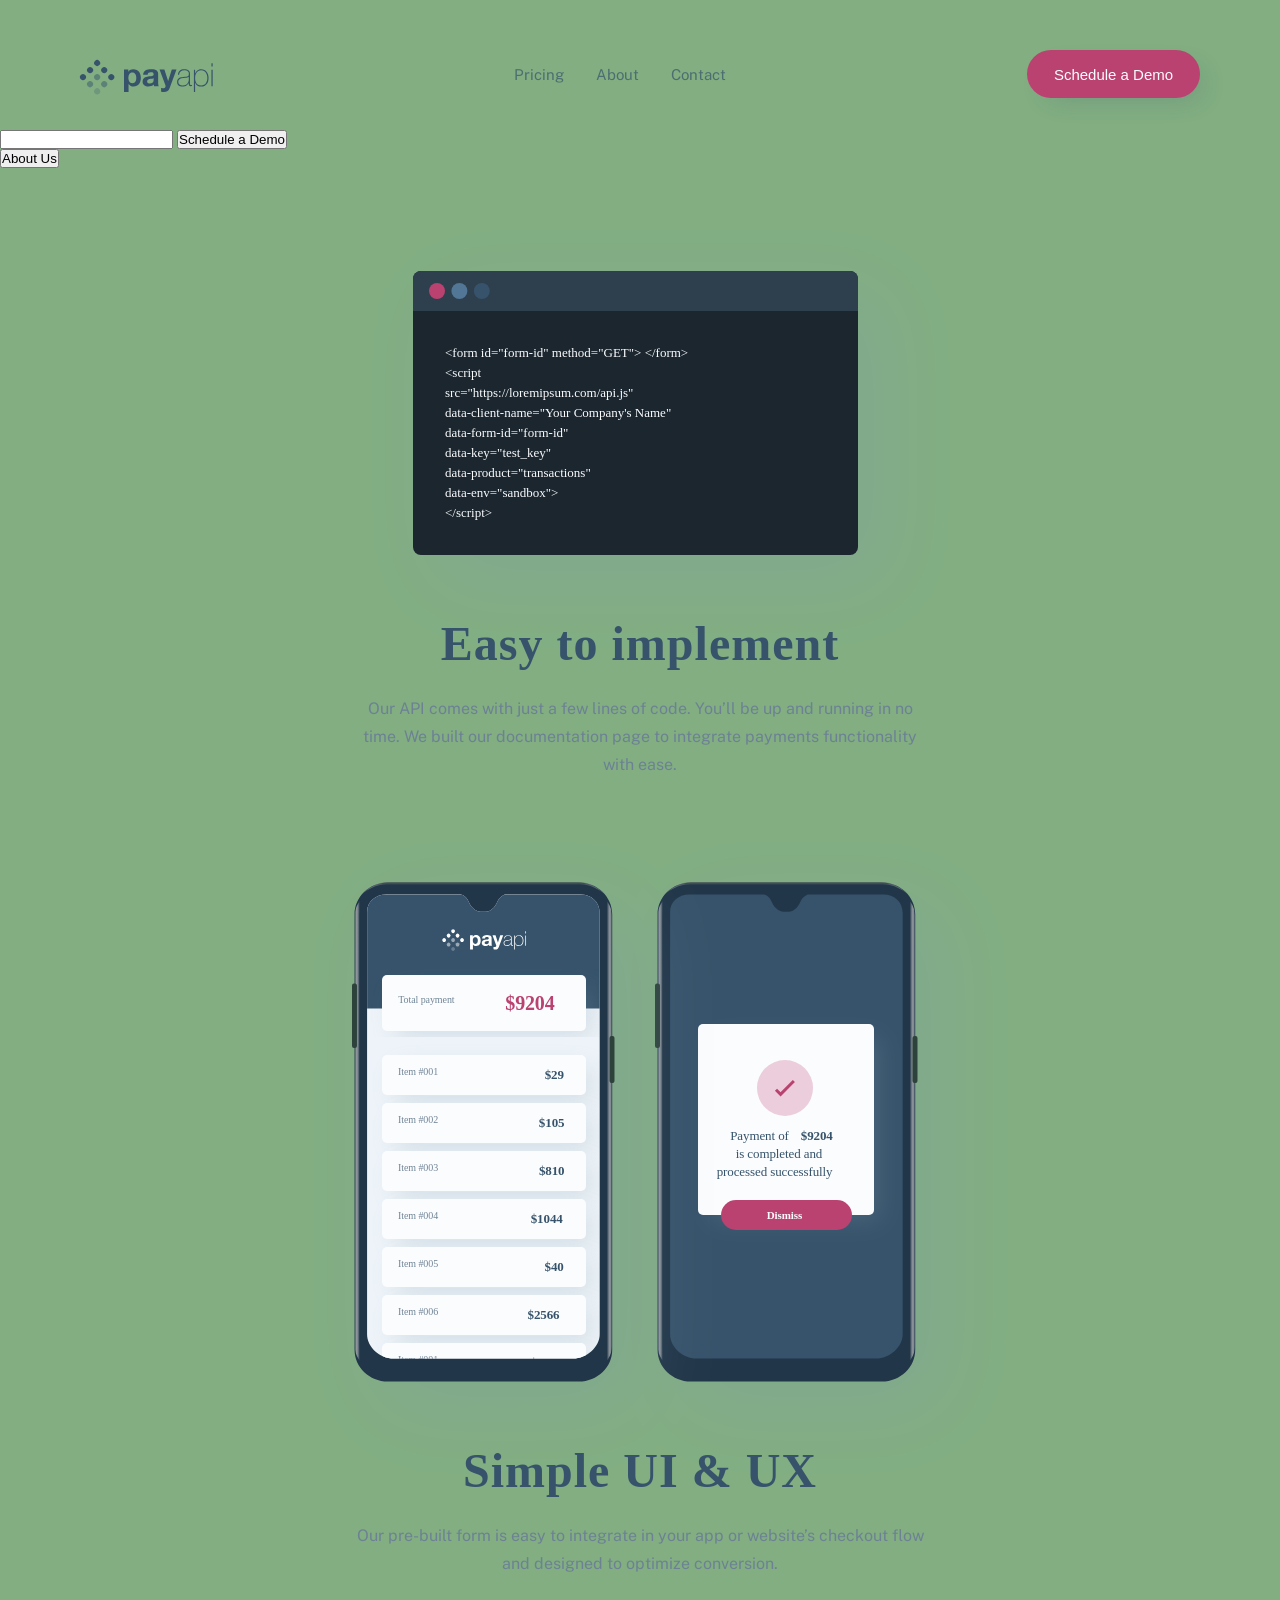
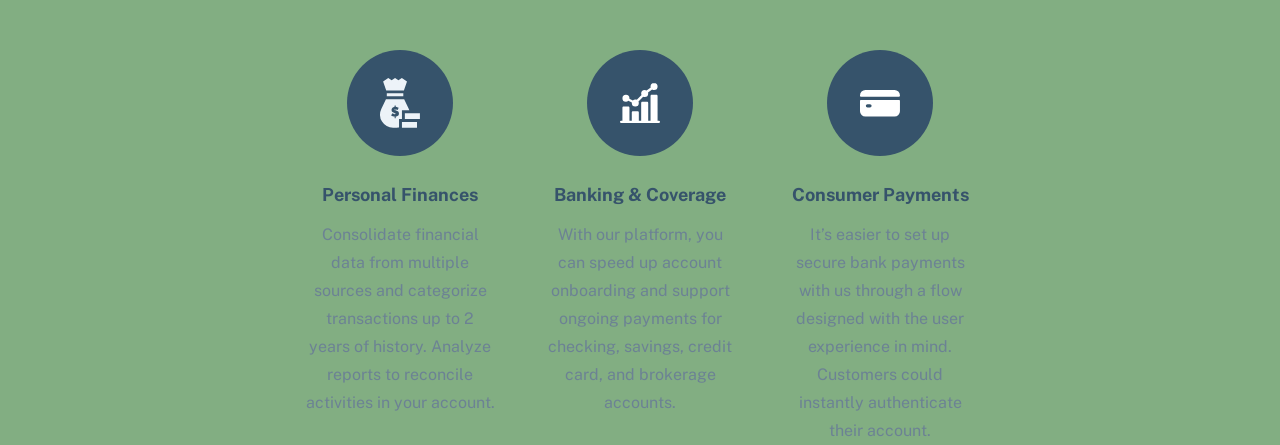
==== html/index.html @ 8779030d "Merge pull request #8 from darkeris345/WIN-7 Win 7" ====
<!DOCTYPE html>
<html lang="en">

<head>
  <meta charset="UTF-8" />
  <meta name="viewport" content="width=device-width, initial-scale=1.0" />
  <title>Homepage</title>
  <link rel="stylesheet" href="/css/style.css" />
  <script defer src="/js/main.js"></script>
</head>

<body>
  <header>
    <!-- NAVBAR Section -->
    <section class="nav">
      <a href="/html/index.html">
        <img class="logo" src="/assets/shared/desktop/logo.svg" alt="logo">
      </a>

      <ul class="menu">
        <li class="w-700"><a class="menuItem" href="/html/pricing.html">Pricing</a></li>
        <li class="w-700"><a class="menuItem" href="/html/about.html">About</a></li>
        <li class="w-700"><a class="menuItem" href="/html/contact.html">Contact</a></li>
        <input class="mobile__btn" type="button" value="Schedule a Demo">
      </ul>
      <input class="bttn" type="button" value="Schedule a Demo">
      <button class="hamburger">
        <svg class="menuIcon" width="28" height="17" xmlns="http://www.w3.org/2000/svg">
          <g fill="#36536B" fill-rule="evenodd">
            <path d="M0 0h28v3H0zM0 7h28v3H0zM0 14h28v3H0z" />
          </g>
        </svg>
        <svg class="closeIcon" width="22" height="23" xmlns="http://www.w3.org/2000/svg">
          <path
            d="M19.839.54L21.96 2.66 13.12 11.5l8.84 8.839-2.121 2.121-8.84-8.84-8.838 8.84L.04 20.34l8.838-8.84L.04 2.662 2.16.54 11 9.378 19.839.54z"
            fill="#FBFCFE" fill-rule="evenodd" />
        </svg>
      </button>
    </section>
    <section>
      <!-- Image Section -->
      <div class="center__img">
      </div>
      <!-- Input and button Section -->
      <div>
        <input class="title_input" type="email" name="" id="" />
        <input class="schedule_btn act__btn" type="submit" value="Schedule a Demo" />
      </div>
    </section>
  </header>
  <!-- MAIN PART -->
  <main>
    <section>
      <!-- Partners Logos Section -->
      <div>
      </div>

      <!-- Section about partners with "About Us" button -->
      <div>
        <h1></h1>
        <p></p>
        <button type="button">About Us</button>
      </div>

    </section>
    <!-- Section 1 with image and text-->
    <section class="easy">
      <div class="easy__wrapper">
        <div class="easy__img">
          <img src="/assets/home/desktop/illustration-easy-to-implement.svg" alt="easy to implement example" />
        </div>
        <div class="easy__description">
          <h1 class="easy__heading">Easy to implement</h1>
          <p class="easy__text">Our API comes with just a few lines of code. You’ll be up and
            running in no time. We built our documentation page to integrate
            payments functionality with ease.</p>
        </div>
      </div>
    </section>
    <!-- Section 2 with text and image -->
    <section class="simple">
      <div class="simple__wrapper">
        <div class="simple__img">
          <img src="/assets/home/desktop/illustration-simple-ui.svg" alt="simple ui & ux example" />
        </div>
        <div class="simple__description">
          <h1 class="simple__heading">Simple UI & UX</h1>
          <p class="simple__text">Our pre-built form is easy to integrate in your app or website’s
            checkout flow and designed to optimize conversion.</p>
        </div>
      </div>
    </section>
    <!-- Section with three icons and text below them -->
    <section class="benefits">
      <div class="benefits__wrapper">
        <div class="benefit-card">
          <img class="benefit-card__img" src="/assets/home/desktop/icon-personal-finances.svg" alt="">
          <h2 class="benefit-card__heading">Personal Finances</h2>
          <p class="benefit-card__text">Consolidate financial data from multiple sources and categorize
            transactions up to 2 years of history. Analyze reports to
            reconcile activities in your account.</p>
        </div>
        <div class="benefit-card">
          <img class="benefit-card__img" src="/assets/home/desktop/icon-banking-and-coverage.svg" alt="">
          <h2 class="benefit-card__heading">Banking & Coverage</h2>
          <p class="benefit-card__text">With our platform, you can speed up account onboarding and support
            ongoing payments for checking, savings, credit card, and brokerage
            accounts.</p>
        </div>

        <div class="benefit-card">
          <img class="benefit-card__img" src="/assets/home/desktop/icon-consumer-payments.svg" alt="">
          <h2 class="benefit-card__heading">Consumer Payments</h2>
          <p class="benefit-card__text">It’s easier to set up secure bank payments with us through a flow
            designed with the user experience in mind. Customers could
            instantly authenticate their account.</p>
        </div>
      </div>
    </section>
  </main>
  <!-- FOOTER part -->
  <footer>
    <!-- Text, input and button section -->
    <section>
      <div></div>
      <div></div>
    </section>
    <!-- Logo, links and icons sections -->
    <section>
      <div></div>
      <div></div>
      <div></div>
    </section>
  </footer>
</body>

</html>
---- css/style.css ----
@import url("https://fonts.googleapis.com/css2?family=DM+Serif+Display&family=Public+Sans:wght@400;700&display=swap");
@import url("https://fonts.googleapis.com/css2?family=DM+Serif+Display&family=Public+Sans:wght@400;700&display=swap");
@import url("https://fonts.googleapis.com/css2?family=DM+Serif+Display&family=Public+Sans:wght@400;700&display=swap");
w-700 {
  font-weight: 700;
}

w-400 {
  font-weight: 400;
}

.h1__large {
  font-family: "DM Serif Display", serif;
  font-size: 72px;
  line-height: 72px;
}

.h1__small {
  font-family: "DM Serif Display", serif;
  font-size: 56px;
  line-height: 56px;
}

.h2__both {
  font-family: "DM Serif Display", serif;
  font-size: 48px;
  line-height: 56px;
}

.h3__big {
  font-family: "DM Serif Display", serif;
  font-size: 32px;
  line-height: 40px;
}

.h3__small {
  font-family: "Public Sans", sans-serif;
  font-size: 18px;
  line-height: 25px;
}

.h4__both {
  font-family: "DM Serif Display", serif;
  font-size: 24px;
  line-height: 32px;
}

.p__text {
  font-family: "Public Sans", sans-serif;
  font-size: 15px;
  line-height: 28px;
}

w-700 {
  font-weight: 700;
}

w-400 {
  font-weight: 400;
}

.h1__large {
  font-family: "DM Serif Display", serif;
  font-size: 72px;
  line-height: 72px;
}

.h1__small {
  font-family: "DM Serif Display", serif;
  font-size: 56px;
  line-height: 56px;
}

.h2__both {
  font-family: "DM Serif Display", serif;
  font-size: 48px;
  line-height: 56px;
}

.h3__big {
  font-family: "DM Serif Display", serif;
  font-size: 32px;
  line-height: 40px;
}

.h3__small {
  font-family: "Public Sans", sans-serif;
  font-size: 18px;
  line-height: 25px;
}

.h4__both {
  font-family: "DM Serif Display", serif;
  font-size: 24px;
  line-height: 32px;
}

.p__text {
  font-family: "Public Sans", sans-serif;
  font-size: 15px;
  line-height: 28px;
}

* {
  box-sizing: border-box;
  margin: 0;
  padding: 0;
}

.resize-animation-stopper * {
  animation: none !important;
  transition: none !important;
}

body {
  background-color: #EDF3F8;
}

p {
  line-height: 1.75rem;
}

img {
  max-width: 100%;
}

.benefits {
  text-align: center;
  font-weight: 400;
  font-family: "Public Sans", sans-serif;
}
.benefits .benefits__wrapper {
  display: grid;
  gap: 3rem;
  padding-right: 1.5rem;
  padding-left: 1.5rem;
  margin-right: auto;
  margin-left: auto;
}
.benefits .benefits__wrapper .benefit-card__img {
  padding: 1.5rem;
}
.benefits .benefits__wrapper .benefit-card__heading {
  color: #36536B;
  font-size: 1.125rem;
  font-weight: bold;
  margin-bottom: 1rem;
}
.benefits .benefits__wrapper .benefit-card__text {
  color: #6C8294;
}

.simple {
  padding-top: 3rem;
  padding-bottom: 3rem;
  text-align: center;
}
.simple .simple__wrapper {
  display: flex;
  flex-direction: column;
  justify-content: center;
  align-items: center;
}
.simple .simple__wrapper .simple__img {
  margin-left: 2.5rem;
}
.simple .simple__wrapper .simple__heading {
  letter-spacing: 1px;
  margin-bottom: 1.5rem;
  color: #36536B;
}
.simple .simple__wrapper .simple__text {
  font-family: "Public Sans", sans-serif;
  color: #6C8294;
  max-width: 573px;
}

.easy {
  padding-top: 3rem;
  text-align: center;
}
.easy .easy__wrapper {
  display: flex;
  flex-direction: column;
  justify-content: center;
  align-items: center;
}
.easy .easy__wrapper .easy__img {
  margin-left: 2.5rem;
}
.easy .easy__wrapper .easy__heading {
  letter-spacing: 1px;
  margin-bottom: 1.5rem;
  color: #36536B;
}
.easy .easy__wrapper .easy__text {
  font-family: "Public Sans", sans-serif;
  color: #6C8294;
  max-width: 573px;
}

w-700 {
  font-weight: 700;
}

w-400 {
  font-weight: 400;
}

.h1__large {
  font-family: "DM Serif Display", serif;
  font-size: 72px;
  line-height: 72px;
}

.h1__small {
  font-family: "DM Serif Display", serif;
  font-size: 56px;
  line-height: 56px;
}

.h2__both {
  font-family: "DM Serif Display", serif;
  font-size: 48px;
  line-height: 56px;
}

.h3__big {
  font-family: "DM Serif Display", serif;
  font-size: 32px;
  line-height: 40px;
}

.h3__small {
  font-family: "Public Sans", sans-serif;
  font-size: 18px;
  line-height: 25px;
}

.h4__both {
  font-family: "DM Serif Display", serif;
  font-size: 24px;
  line-height: 32px;
}

.p__text {
  font-family: "Public Sans", sans-serif;
  font-size: 15px;
  line-height: 28px;
}

@media only screen and (max-width: 767.5px) {
  .hamburger {
    position: absolute;
    z-index: 4;
    top: 2.5rem;
    right: 1.5rem;
    cursor: pointer;
    background-color: transparent;
    border: none;
  }
  .closeIcon {
    display: none;
    background-color: transparent;
    border: none;
  }
  .menu {
    position: fixed;
    transform: translateY(-100%);
    transition: transform 0.2s;
    top: -1rem;
    width: 300px;
    right: 0;
    bottom: 0;
    z-index: 3;
    background: #1B262F;
    color: white;
    list-style: none;
    padding-top: 8.69rem;
    text-align: center;
    box-shadow: 10px 10px 25px -10px rgba(54, 83, 107, 0.25);
  }
  .menu li {
    text-align: center;
    font-family: "Public Sans";
    font-weight: 700;
    line-height: 2rem;
    padding-bottom: 2rem;
  }
  .menu li a {
    font-size: 1.25rem;
    text-decoration: none;
    color: #FBFCFE;
    opacity: 0.7;
    font-size: 0.9375rem;
  }
  .menu .mobile__btn {
    width: 252px;
    height: 48px;
    border-radius: 1.5rem;
    background: #BA4270;
    box-shadow: 10px 10px 25px -10px rgba(54, 83, 107, 0.25);
  }
  .menu li:nth-child(1) {
    padding-top: 0rem;
    position: relative;
  }
  .menu li:nth-child(1)::before {
    content: "";
    position: absolute;
    left: 25px;
    top: -65px;
    width: 80%;
    height: 0.5px;
    background-color: #FBFCFE;
    margin-top: 20px;
    opacity: 0.15;
  }
  .showMenu {
    transform: translateY(0);
  }
  .bttn {
    display: none;
  }
}
/* Styles for Mobile */
@media only screen and (min-width: 375px) and (max-width: 767.5px) {
  .benefits__wrapper {
    max-width: 460px;
  }
  .simple__heading {
    font-size: 36px;
    margin-top: -1rem;
  }
  .simple__text {
    max-width: 460px;
    margin-left: 1rem;
    margin-right: 1rem;
  }
  .easy__heading {
    font-size: 36px;
    margin-top: -1rem;
  }
  .easy__text {
    max-width: 460px;
    margin-left: 1rem;
    margin-right: 1rem;
  }
}
/* Styles for Tablet */
@media only screen and (min-width: 768px) and (max-width: 1439.5px) {
  body {
    background-color: #82ae82;
  }
  .hamburger {
    display: none;
  }
  .menu {
    display: flex;
    list-style-type: none;
  }
  .menu a {
    padding-right: 2.5rem;
    text-decoration: none;
    color: #36536B;
    padding: 1rem;
    font-size: 0.9375rem;
    font-family: "Public Sans";
    opacity: 0.7;
  }
  .menu a:hover {
    color: #36536B;
    opacity: 1;
  }
  .mobile__btn {
    display: none;
  }
  .bttn {
    width: 173px;
    height: 48px;
    border-radius: 24px;
    background: #BA4270;
    box-shadow: 10px 10px 25px -10px rgba(54, 83, 107, 0.2509803922);
    margin-right: 2.5rem;
  }
  .bttn:active {
    box-shadow: 0 1px #666;
    transform: translateY(4px);
  }
  .nav {
    display: flex;
    justify-content: space-between;
    margin: 50px 40px 30px 39px;
  }
  .nav .menu {
    align-self: center;
  }
  .logo {
    margin: 0.5rem 0 0 2.44rem;
  }
  .benefits__wrapper {
    grid-template-columns: repeat(3, 1fr);
    gap: 0.625rem;
    max-width: 720px;
  }
  .simple__heading {
    font-size: 48px;
    margin-top: -3rem;
  }
  .simple__img {
    max-height: 100%;
    width: auto;
  }
  .easy__heading {
    font-size: 48px;
    margin-top: -3rem;
  }
}
/* Styles for Desktop */
@media only screen and (min-width: 1440px) {
  body {
    background-color: #afaf93;
  }
  nav ul {
    display: flex;
    flex-direction: row;
    justify-content: space-between;
  }
  .hamburger {
    display: none;
  }
  .menu {
    display: flex;
    list-style-type: none;
  }
  .menu a {
    padding-right: 2.5rem;
    text-decoration: none;
    color: #36536B;
    font-size: 0.9375rem;
    font-family: "Public Sans";
    opacity: 0.7;
  }
  .menu a:hover {
    color: #36536B;
    opacity: 1;
  }
  .mobile__btn {
    display: none;
  }
  .bttn {
    width: 173px;
    height: 48px;
    border-radius: 24px;
    background: #BA4270;
    box-shadow: 10px 10px 25px -10px rgba(54, 83, 107, 0.2509803922);
  }
  .bttn:active {
    box-shadow: 0 1px #666;
    transform: translateY(4px);
  }
  .nav {
    display: flex;
    margin: 50px 165px 30px 165px;
  }
  .nav .menu {
    flex-grow: 1;
    padding-left: 4rem;
    align-self: center;
  }
  .logo {
    padding-top: 2px;
  }
  .benefits__wrapper {
    grid-template-columns: repeat(3, 1fr);
    gap: 0.625rem;
    max-width: 1320px;
  }
  .simple {
    text-align: left;
  }
  .simple .simple__wrapper {
    flex-direction: row-reverse;
  }
  .simple .simple__wrapper .simple__img {
    margin-left: 5rem;
  }
  .simple .simple__wrapper .simple__heading {
    font-size: 48px;
    margin-left: 9.31rem;
  }
  .simple .simple__wrapper .simple__text {
    max-width: 500px;
    margin-left: 9.31rem;
  }
  .easy {
    text-align: left;
  }
  .easy .easy__wrapper {
    flex-direction: row;
  }
  .easy .easy__wrapper .easy__img {
    margin-right: 7rem;
  }
  .easy .easy__wrapper .easy__heading {
    font-size: 48px;
    margin-right: 9.31rem;
  }
  .easy .easy__wrapper .easy__text {
    max-width: 400px;
    margin-right: 9.31rem;
  }
}
.mobile__btn,
.bttn {
  font-size: 0.9375rem;
  color: #FBFCFE;
  border: none;
}
.mobile__btn:hover,
.bttn:hover {
  background-color: #DA6D97;
}/*# sourceMappingURL=style.css.map */
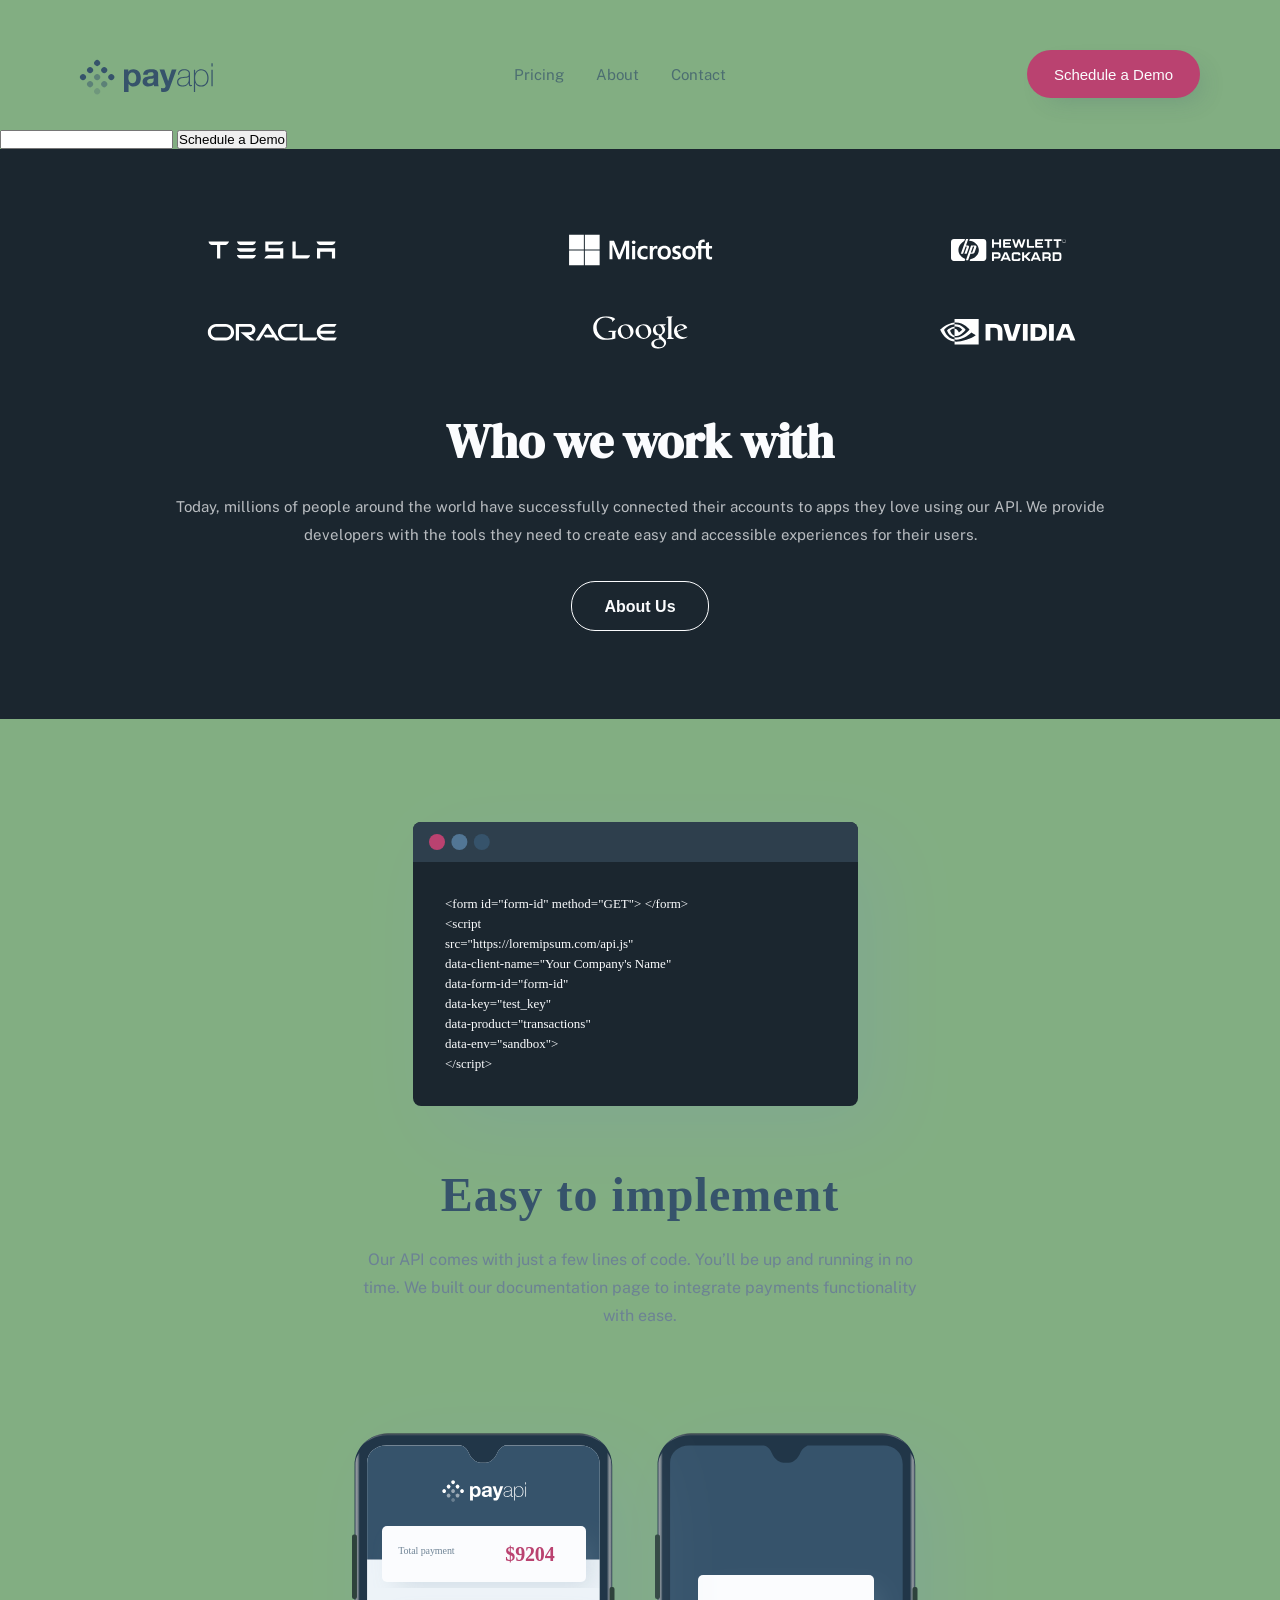
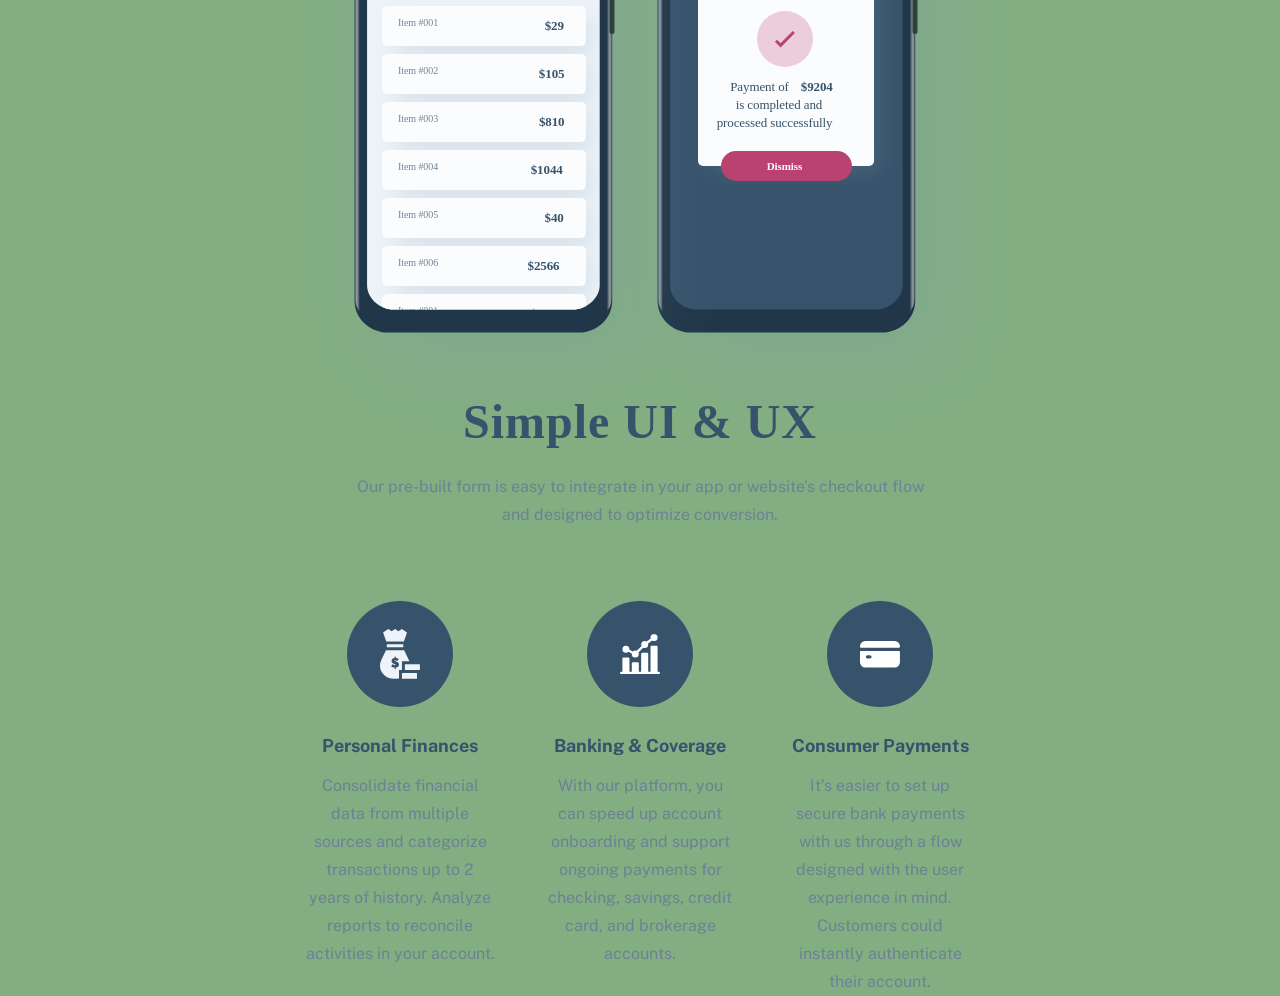
==== commit 312a33de: "Fixed conflict in merged Partners section" ====
--- a/html/index.html
+++ b/html/index.html
@@ -50,19 +50,58 @@
   </header>
   <!-- MAIN PART -->
   <main>
-    <section>
+    <section class="partners">
+      <!-- Section about partners with "About Us" button -->
+
       <!-- Partners Logos Section -->
-      <div>
+      <div class="partners__reverse">
+        <div class="partners__logos ">
+          <svg class="logo__scale" xmlns="http://www.w3.org/2000/svg" width="107" height="16" viewBox="0 0 107 16"
+            fill="none">
+            <path fill-rule="evenodd" clip-rule="evenodd"
+              d="M2.75692 3.74634C1.35958 3.43124 0.302128 2.17086 0 0.910481L17.2591 0.871094V0.910481C16.9569 2.17086 15.9373 3.35247 14.5021 3.74634H10.1968L9.97023 3.82511V15.1292H7.28884V3.82511L7.06224 3.74634H2.75692ZM26.6535 3.73842H36.941C38.3889 3.46347 39.4558 2.128 39.7225 0.871094H23.8339C24.1388 2.128 25.2056 3.42419 26.6535 3.73842ZM103.239 3.73842H92.951C91.5412 3.42419 90.4744 2.128 90.1695 0.871094H106.02C105.715 2.128 104.686 3.46347 103.239 3.73842ZM90.5887 15.1292V6.52719H105.677V15.1292H103.01V9.39451H93.2558V15.1292H90.5887ZM82.4729 15.1292C83.8065 14.54 84.5304 13.5187 84.8353 12.3404H72.8331V0.910372H70.1279V15.1292H82.4729ZM59.6498 3.69914H50.1243L50.1624 6.52719H62.5075V15.1292H46.6952C47.3429 13.7544 48.6384 12.6939 50.1624 12.2618H59.8403V9.31595H47.4953V0.910372H62.5837C62.2789 2.128 61.0977 3.26708 59.6498 3.69914ZM36.941 9.35523H26.6535C25.2056 9.041 24.1388 7.74482 23.8339 6.48791H39.7225C39.4558 7.74482 38.3889 9.08028 36.941 9.35523ZM26.6535 15.1292H36.941C38.3889 14.8542 39.4558 13.5187 39.7225 12.2618H23.8339C24.1388 13.5187 25.2056 14.8542 26.6535 15.1292Z"
+              fill="white" />
+          </svg>
+          <svg class="logo__scale" xmlns="http://www.w3.org/2000/svg" width="121" height="26" viewBox="0 0 121 26"
+            fill="none">
+            <path fill-rule="evenodd" clip-rule="evenodd"
+              d="M13.3032 12.5806H0.975342V0H13.3032V12.5806ZM120.145 11.7932V9.67856H117.562V6.39111L117.475 6.41833L115.048 7.17299L115 7.18776V9.67867H111.17V8.29102C111.17 7.64488 111.312 7.15042 111.593 6.82067C111.871 6.49486 112.269 6.32923 112.776 6.32923C113.141 6.32923 113.519 6.41658 113.899 6.58885L113.994 6.63212V4.40513L113.949 4.38838C113.595 4.2588 113.112 4.19355 112.514 4.19355C111.761 4.19355 111.076 4.36023 110.479 4.69057C109.882 5.02137 109.412 5.49361 109.082 6.09404C108.754 6.69377 108.588 7.38643 108.588 8.15295V9.67856H106.789V11.7932H108.588V20.7017H111.17V11.7932H115V17.4544C115 19.786 116.082 20.9675 118.216 20.9675C118.567 20.9675 118.936 20.9258 119.312 20.844C119.696 20.76 119.957 20.6761 120.111 20.5866L120.145 20.5661V18.4319L120.04 18.5025C119.9 18.5975 119.725 18.675 119.521 18.7327C119.315 18.7915 119.144 18.8209 119.011 18.8209C118.511 18.8209 118.141 18.684 117.911 18.4138C117.679 18.1411 117.562 17.6644 117.562 16.9974V11.7932H120.145ZM101.022 18.8212C100.085 18.8212 99.3458 18.5053 98.825 17.883C98.3011 17.2576 98.0356 16.3659 98.0356 15.233C98.0356 14.0641 98.3011 13.1493 98.8253 12.5128C99.3464 11.8805 100.078 11.5596 101.001 11.5596C101.897 11.5596 102.609 11.8661 103.12 12.4711C103.633 13.0792 103.893 13.9867 103.893 15.1691C103.893 16.3662 103.649 17.2856 103.166 17.9007C102.686 18.5111 101.965 18.8212 101.022 18.8212ZM96.9156 10.9961C97.9283 9.94562 99.3487 9.41301 101.137 9.41301C102.821 9.41301 104.158 9.92247 105.107 10.9276C106.057 11.9322 106.538 13.3308 106.538 15.0837C106.538 16.8583 106.025 18.2984 105.013 19.3622C104.001 20.4272 102.609 20.9673 100.875 20.9673C99.2119 20.9673 97.8674 20.4548 96.8793 19.4431C95.8913 18.4317 95.3905 17.0435 95.3905 15.3176C95.3905 13.5005 95.9036 12.0466 96.9156 10.9961ZM91.2269 9.41301C90.0105 9.41301 89.0043 9.72927 88.2356 10.3528C87.4623 10.9801 87.07 11.8028 87.07 12.7984C87.07 13.3159 87.1547 13.7756 87.3213 14.1655C87.489 14.5566 87.7484 14.901 88.093 15.1901C88.4351 15.4768 88.9631 15.7771 89.6627 16.0827C90.2509 16.3287 90.6895 16.5368 90.9681 16.7008C91.2405 16.8615 91.4338 17.0231 91.5429 17.1805C91.649 17.3345 91.7028 17.5453 91.7028 17.8053C91.7028 18.5459 91.1572 18.9063 90.0345 18.9063C89.6181 18.9063 89.1431 18.8179 88.6227 18.6436C88.1061 18.472 87.6185 18.2207 87.177 17.8985L87.0698 17.8203V20.3475L87.1091 20.3662C87.4745 20.5376 87.9352 20.6822 88.4782 20.7959C89.0202 20.9098 89.5126 20.9677 89.9403 20.9677C91.2603 20.9677 92.3232 20.65 93.0989 20.0227C93.8794 19.3911 94.275 18.5489 94.275 17.519C94.275 16.7759 94.062 16.1388 93.6423 15.6249C93.2254 15.1152 92.5019 14.6472 91.4927 14.2336C90.6887 13.9056 90.1736 13.6333 89.9611 13.4243C89.7563 13.2224 89.6523 12.9368 89.6523 12.5752C89.6523 12.2546 89.7807 11.9978 90.0442 11.7898C90.3098 11.5808 90.6795 11.4745 91.1432 11.4745C91.5735 11.4745 92.0137 11.5436 92.4515 11.679C92.889 11.8144 93.2733 11.9957 93.594 12.2175L93.6995 12.2908V9.89351L93.659 9.87583C93.3631 9.74683 92.9729 9.63645 92.4989 9.54689C92.0271 9.4579 91.5991 9.41301 91.2269 9.41301ZM78.1409 17.883C78.6616 18.5053 79.4008 18.8212 80.3379 18.8212C81.281 18.8212 82.0018 18.5111 82.4814 17.9007C82.9643 17.2856 83.2093 16.3662 83.2093 15.1691C83.2093 13.9867 82.949 13.0792 82.4357 12.4711C81.925 11.8661 81.2122 11.5596 80.3172 11.5596C79.3939 11.5596 78.6621 11.8805 78.1415 12.5128C77.6171 13.1493 77.3518 14.0641 77.3518 15.233C77.3518 16.3662 77.6168 17.2576 78.1409 17.883ZM80.453 9.41301C78.6643 9.41301 77.2439 9.94562 76.2317 10.9961C75.2197 12.0466 74.7062 13.5005 74.7062 15.3176C74.7062 17.0442 75.2074 18.4317 76.1954 19.4431C77.1834 20.4548 78.5279 20.9673 80.1914 20.9673C81.9246 20.9673 83.317 20.4272 84.3293 19.3622C85.3412 18.2984 85.8542 16.8583 85.8542 15.0837C85.8542 13.3308 85.3729 11.9322 84.4232 10.9276C83.4731 9.92247 82.1372 9.41301 80.453 9.41301ZM70.7862 9.67856V11.5875H70.8134C71.0517 10.968 71.3634 10.4713 71.7947 10.1089C72.2861 9.6967 72.8597 9.48733 73.5008 9.48733C73.926 9.48733 74.2621 9.53909 74.4997 9.64168L74.541 9.65971V12.2738L74.4337 12.1948C74.3157 12.1083 74.1154 12.026 73.8389 11.9503C73.5596 11.8741 73.3017 11.8356 73.0719 11.8356C72.394 11.8356 71.8388 12.1335 71.4221 12.7214C71.0001 13.3163 70.7862 14.104 70.7862 15.0628V20.7015H68.2353V9.67856H70.7862ZM63.6671 9.41301C62.4968 9.41301 61.4529 9.66809 60.5651 10.1709C59.6753 10.6749 58.9873 11.3945 58.5191 12.3094C58.053 13.2221 57.8164 14.2883 57.8164 15.4773C57.8164 16.5188 58.0458 17.4745 58.4993 18.3169C58.953 19.1607 59.5952 19.8207 60.4082 20.2786C61.2199 20.7358 62.1582 20.9676 63.197 20.9676C64.4093 20.9676 65.4443 20.7213 66.2742 20.2354L66.3077 20.2159V17.8403L66.2005 17.9199C65.8246 18.1983 65.4045 18.4204 64.9525 18.5805C64.5016 18.7404 64.0906 18.8212 63.7301 18.8212C62.7292 18.8212 61.9256 18.5029 61.3424 17.8752C60.7579 17.2468 60.4615 16.3643 60.4615 15.2538C60.4615 14.1364 60.7706 13.2312 61.3797 12.5633C61.987 11.8974 62.792 11.5596 63.7722 11.5596C64.6107 11.5596 65.4277 11.8482 66.2007 12.4182L66.3077 12.4971V9.99412L66.2731 9.97435C65.9823 9.80883 65.5855 9.67216 65.093 9.56852C64.6026 9.46511 64.1229 9.41301 63.6671 9.41301ZM53.5086 9.67867H56.0595V20.7015H53.5086V9.67867ZM54.8102 4.98287C54.3903 4.98287 54.0241 5.12815 53.7233 5.41603C53.4212 5.70473 53.268 6.06822 53.268 6.49719C53.268 6.91942 53.4193 7.27628 53.7186 7.5573C54.0159 7.8375 54.3832 7.97952 54.8103 7.97952C55.2372 7.97952 55.6059 7.8375 55.9068 7.55776C56.2095 7.27628 56.3631 6.91953 56.3631 6.49719C56.3631 6.08322 56.2137 5.72346 55.9192 5.42766C55.625 5.13245 55.2517 4.98287 54.8102 4.98287ZM48.4454 20.7015V8.86539H48.3615L43.7415 20.7015H41.8952L37.202 8.86423H37.1181V20.7014H34.6716V5.3203H38.4214L42.8659 16.745L47.4457 5.3203H51.0488V20.7015H48.4454ZM14.1251 12.5806H26.453V0H14.1251V12.5806ZM13.3032 26H0.975342V13.4194H13.3032V26ZM14.1251 26H26.453V13.4194H14.1251V26Z"
+              fill="white" />
+          </svg>
+          <svg xmlns="http://www.w3.org/2000/svg" width="115" height="22" viewBox="0 0 115 22" fill="none">
+            <path fill-rule="evenodd" clip-rule="evenodd"
+              d="M32.3952 0H18.7614L18.1421 1.6469C23.5481 1.90327 27.8451 5.96744 27.8451 10.9429C27.8451 15.5676 24.1323 19.4046 19.2677 20.129L18.684 21.8963H32.3952C33.1634 21.8993 33.9011 21.5931 34.4455 21.0455C34.9898 20.4978 35.296 19.7537 35.2963 18.9775V2.90892C35.2963 1.28809 33.9969 0 32.3952 0ZM7.43342 10.9435C7.43342 15.0151 10.321 18.6087 14.3378 19.9148L13.6368 21.8963H2.89436C1.29573 21.8963 0 20.5722 0 18.9558V2.93126C-0.00101789 1.31471 1.29443 0.00301889 2.89436 0.000620767H13.9846L13.2891 1.95604C9.94133 3.75192 7.43342 7.36416 7.43342 10.9435ZM108.008 13.3558H101.673V21.9845H107.969C110.249 21.9845 110.403 19.759 110.403 18.5485V16.0108C110.403 14.4881 109.63 13.3558 108.008 13.3558ZM108.432 18.7832V16.3231C108.472 15.7774 108.086 15.1523 107.506 15.1523H103.642V20.1886H107.351C108.046 20.1886 108.432 19.5244 108.432 18.7832ZM98.9531 18.6305C99.4188 18.2381 99.7284 17.6509 99.7284 16.0835C99.7284 14.3205 98.5273 13.3409 97.1327 13.3409H91.4367V21.9994H93.3745V19.4524H96.7057C97.481 19.4524 97.8687 20.0793 97.8687 20.4319V21.9988H99.7284V20.1967C99.7284 19.6876 99.573 18.944 98.9531 18.6305ZM93.3739 17.6509H96.9379C97.6746 17.6509 97.8681 16.7495 97.8681 16.3194C97.8681 15.8873 97.6746 15.1436 96.7051 15.1436H93.3739V17.6509ZM86.0529 13.3577H83.5044L80.0676 20.7727V21.9826H81.6121L82.307 20.4214H87.2423L87.9458 21.9826H89.9548L86.0529 13.3577ZM84.7787 14.958L83.118 18.6267H86.432L84.7787 14.958ZM71.1087 21.9919V13.349H73.0827V16.595H73.9336L77.2992 13.349H79.93L75.7896 17.4163L79.2326 20.8578V21.9919H77.7624L74.0884 18.3933H73.0827V21.9919H71.1087ZM60.7422 19.9508V15.3894C60.7422 14.4155 61.7836 13.3626 62.7094 13.3626H67.4555C68.6904 13.4011 69.4222 14.6886 69.4222 15.4292V16.1691H67.4555C67.4156 15.7793 67.0691 15.1951 66.7607 15.1951H63.365C62.5939 15.1951 62.71 15.9748 62.71 15.9748V19.4052C62.71 20.0291 63.0953 20.1849 63.3269 20.1849H66.6833C67.4162 20.1849 67.4942 19.561 67.4942 19.1712H69.4228V19.9508C69.4228 21.2377 68.5362 21.9783 67.4561 21.9783H62.7487C61.2822 21.9783 60.7422 20.8472 60.7422 19.9508ZM55.9635 13.3409H53.4064L49.4154 22H51.5074L52.2053 20.4332H57.156L57.8619 22H59.8771L55.9635 13.3409ZM54.6844 14.9468L53.0188 18.6305H56.3119L54.6844 14.9468ZM47.203 13.354H40.9806V21.987H42.9515V19.5647H47.2024C48.3617 19.5647 49.6759 18.9011 49.6759 16.4789C49.6765 14.0182 48.2462 13.354 47.203 13.354ZM42.9515 17.7682H46.7392C47.5895 17.7682 47.5895 16.87 47.5895 16.4795C47.5895 16.0891 47.5895 15.1511 46.623 15.1511H42.9515V17.7682ZM40.9806 0.141535V8.77455H42.9515V5.33674H48.0914V8.77455H50.0624V0.141535H48.0914V3.54024H42.9515V0.141535H40.9806ZM53.4427 0.135948H60.0197V1.93679H54.0614V3.54024H59.0139V5.33922H54.0614V6.98177H60.0197V8.78076H53.3266C52.5525 8.78076 52.0886 8.15502 52.0886 7.64661V1.42714C52.0886 0.644357 52.5525 0.135948 53.4427 0.135948ZM75.9002 0.144639V7.48335C75.9002 8.14695 76.4028 8.77145 77.2912 8.77145H83.086V6.97556H77.8712V0.144639H75.9002ZM98.343 1.93493V8.78076H96.3702V1.93493H93.5256V0.134707H101.227V1.93493H98.343ZM107.469 8.78634V1.93121H110.355V0.12912H102.646V1.93121H105.494V8.78634H107.469ZM85.5073 0.139673H92.0794H92.08V1.93679H86.126V3.53962H91.0749V5.33736H86.126V6.97867H92.08V8.77641H85.3912C84.6171 8.77641 84.1538 8.1513 84.1538 7.64289V1.42963C84.1538 0.647461 84.6171 0.139673 85.5073 0.139673ZM70.5158 8.78945C69.934 8.78945 69.3724 7.90796 69.2557 7.47652L67.8027 2.94927L65.903 8.79007H64.7019C64.12 8.79007 63.6156 7.88871 63.4995 7.4579L61.1354 0.127257H63.1118L64.9347 6.04628L66.8725 0.166366H68.7322L70.67 6.04628L72.4916 0.127257H74.4693L71.6782 8.79007H70.5158V8.78945ZM113.025 0.0763544C113.535 0.0681472 114.026 0.272203 114.382 0.640632C114.755 1.01682 114.942 1.47246 114.942 2.00694C114.95 2.52317 114.748 3.01992 114.382 3.3807C114.008 3.75999 113.555 3.94994 113.025 3.94994C112.493 3.94994 112.042 3.76061 111.67 3.3807C111.3 3.00265 111.115 2.54515 111.115 2.00694C111.107 1.49298 111.31 0.998695 111.675 0.640632C112.048 0.265068 112.497 0.0763544 113.025 0.0763544ZM114.191 3.19323C113.887 3.51331 113.464 3.69098 113.025 3.68363C112.586 3.69144 112.163 3.51369 111.859 3.19323C111.546 2.88025 111.373 2.45129 111.381 2.00632C111.381 1.54571 111.541 1.15277 111.861 0.827483C112.183 0.500959 112.57 0.337077 113.026 0.337077C113.481 0.337077 113.87 0.500959 114.192 0.827483C114.512 1.15277 114.671 1.54571 114.671 2.00632C114.671 2.47065 114.512 2.86608 114.191 3.19323ZM15.0461 0L9.85222 14.6674V14.668H12.0457L14.5851 7.60848H15.2775C15.7385 7.60848 15.7385 7.94782 15.6619 8.3256L13.3919 14.668H15.6619C15.6619 14.668 17.624 9.3076 17.9705 8.17485C18.3164 7.04211 17.624 6.47574 16.2772 6.47574H14.9689L17.2775 0H15.0461ZM20.0814 6.4385H23.6719C24.7524 6.4385 25.8727 7.00727 25.2936 8.56164L23.6333 13.1869C23.3248 14.059 23.0542 14.6656 21.4325 14.6656H19.4024L17.1086 21.1852H14.9077L20.0814 6.4385ZM23.0542 8.14482C23.0542 8.14482 21.4325 12.656 21.3939 12.8836C21.3553 13.1112 21.1619 13.5281 20.7762 13.5281H19.8022L21.8959 7.57605H22.8613C23.2085 7.57605 23.1699 7.84152 23.0542 8.14482Z"
+              fill="white" />
+          </svg>
+          <svg class="logo__scale" mlns="http://www.w3.org/2000/svg" width="109" height="15" viewBox="0 0 109 15"
+            fill="none">
+            <path fill-rule="evenodd" clip-rule="evenodd"
+              d="M47.0247 9.2711H54.1314L50.3735 3.28146L43.4765 14.1109H40.3377L48.7266 1.10233C49.0913 0.576854 49.6992 0.259277 50.3735 0.259277C51.0256 0.259277 51.6335 0.565824 51.9873 1.08048L60.4094 14.1109H57.2706L55.7897 11.691H48.5943L47.0247 9.2711ZM79.6302 11.6908V0.390595H76.9666V12.7969C76.9666 13.1363 77.0991 13.4649 77.3533 13.7168C77.6075 13.9686 77.9501 14.1109 78.3259 14.1109H90.4729L92.0425 11.691H79.63L79.6302 11.6908ZM40.2492 5.03334C40.2492 7.5956 38.1492 9.66505 35.5627 9.66505L35.5629 9.66547H34.347L39.6966 14.1111H35.828L27.8768 7.24556L35.386 7.25638C36.6239 7.25638 37.6186 6.25994 37.6186 5.03375C37.6186 3.80736 36.6239 2.81072 35.386 2.81072H26.5725V14.1111H23.9097V0.390387H35.5627C38.1492 0.390387 40.2492 2.47087 40.2492 5.03334ZM7.51875 14.1109C3.69556 14.1111 0.592896 11.045 0.592896 7.25638C0.592896 3.46751 3.69556 0.390803 7.51875 0.390803H15.5685C19.3925 0.390803 22.4928 3.46751 22.4928 7.25638C22.4928 11.045 19.3925 14.1109 15.5682 14.1109H7.51875ZM19.8725 7.25617C19.8725 9.70896 17.8664 11.691 15.3895 11.691H15.3893H7.69667C5.22084 11.691 3.21367 9.70896 3.21367 7.25638C3.21367 4.80358 5.22084 2.81072 7.69688 2.81072H15.3895C17.8664 2.81072 19.8725 4.80358 19.8725 7.25617ZM65.969 14.1109C62.145 14.1109 59.0389 11.045 59.0389 7.25638C59.0389 3.46751 62.145 0.390803 65.969 0.390803H75.5299L73.9712 2.81072H66.1459C63.67 2.81072 61.6585 4.80358 61.6585 7.25638C61.6585 9.70896 63.67 11.691 66.1459 11.691H75.7507L74.1811 14.1109H65.969ZM94.2312 8.46071C94.7616 10.3333 96.497 11.691 98.5417 11.691H108.146L106.577 14.1107H98.3646C94.5404 14.1107 91.4346 11.0448 91.4346 7.25596C91.4346 3.4673 94.5404 0.390387 98.3646 0.390387H107.936L106.356 2.81072H98.5417C96.497 2.81072 94.7616 4.17925 94.2312 6.0408H107.185L105.615 8.46071H94.2312Z"
+              fill="white" />
+          </svg>
+          <svg class="logo__scale" xmlns="http://www.w3.org/2000/svg" width="79" height="27" viewBox="0 0 79 27"
+            fill="none">
+            <path fill-rule="evenodd" clip-rule="evenodd"
+              d="M15.8735 13.156H12.4196L13.5755 12.027H19.7359L18.8288 12.9196C18.6604 13.0716 18.5478 13.2446 18.5478 13.4968V18.4283C15.6729 19.2154 13.1841 19.6364 10.3811 19.6364C4.6002 19.6364 0 15.8928 0 9.67838C0 5.31251 3.44961 0 10.9965 0C14.4343 0 16.8395 1.05087 18.5005 2.15661L15.8744 4.74054V3.18322C14.4739 1.93399 12.9084 1.03716 10.218 1.03716C5.96632 1.03716 2.91882 4.28252 2.91882 8.90922C2.91882 13.6265 6.28801 18.4568 12.0206 18.4568C13.435 18.4568 14.7958 18.2699 15.8735 17.9292V13.156ZM27.4764 6.54545C23.2049 6.54545 20.5583 9.56428 20.5583 12.7686C20.5583 15.5344 22.6904 18.8182 27.0104 18.8182C31.1659 18.8182 33.7155 15.7934 33.7155 12.533C33.7155 9.49595 31.2239 6.54658 27.4764 6.54658V6.54545ZM26.7677 7.42557C29.7793 7.42557 31.1205 11.2204 31.1205 13.927C31.1205 17.9523 27.9983 18.0319 27.625 18.0319C26.1962 18.0319 25.1977 17.1967 24.4502 16.1013C23.7922 15.0918 23.149 13.2162 23.149 11.3836C23.149 9.55805 23.7668 8.66672 24.7391 8.01096C25.5341 7.5194 26.2786 7.42557 26.7667 7.42557H26.7677ZM55.4381 6.54545C51.8331 6.54545 49.8829 8.91441 49.8829 11.5594C49.8829 13.573 51.2727 15.8447 54.1399 15.8447H54.8653C54.8653 15.8447 54.6677 16.3428 54.6667 16.824C54.6667 17.5337 54.9123 17.9323 55.4339 18.5457C50.5003 18.8577 48.5175 20.9231 48.5175 23.1429C48.5175 25.0869 50.3109 27 54.0797 27C58.5415 27 60.8524 24.4289 60.8524 21.9057C60.8524 20.1269 59.9986 19.1518 57.8364 17.4702C57.2006 16.9573 57.0774 16.6306 57.0774 16.2467C57.0774 15.707 57.3827 15.3464 57.5038 15.2034L57.5104 15.1955C57.6454 15.0477 57.8455 14.8861 58.0042 14.758C58.0862 14.6918 58.1571 14.6345 58.2022 14.5927C58.9287 13.9539 59.9548 13.0086 59.9548 11.1218C59.9548 9.8273 59.436 8.71368 58.2542 7.67092H59.697L60.7811 6.54567H55.4381V6.54545ZM54.4437 7.38728C55.0978 7.38728 55.6438 7.62735 56.2206 8.12546C56.8603 8.72405 57.8825 10.3326 57.8825 12.323C57.8825 14.4709 56.2747 15.0589 55.4045 15.0589C54.9786 15.0589 54.4682 14.9351 54.0361 14.6285C53.0763 13.9824 52.1235 12.2627 52.1235 10.2163C52.1235 8.36976 53.1832 7.38728 54.4437 7.38728ZM56.3439 19.3844C56.3439 19.3844 56.1462 19.3611 55.8712 19.3611C52.1694 19.4149 50.8203 20.864 50.8203 22.5477C50.8203 24.5803 52.789 25.825 55.3647 25.825C57.7112 25.825 59.1601 24.5538 59.1601 22.9326C59.1601 21.7533 58.502 21.0913 57.4464 20.2251C56.993 19.8656 56.3439 19.3844 56.3439 19.3844ZM66.6335 18.8182H61.3979L62.3573 17.8739C62.5146 17.7131 62.5879 17.5566 62.5879 17.3267V1.14766H60.8524L62.0145 0H66.4793L65.535 0.932605C65.4294 1.03279 65.285 1.19035 65.285 1.49802V17.117C65.285 17.4513 65.5252 17.7963 65.9295 17.8452L67.4311 18.0305L66.6335 18.8182ZM67.4311 12.4381C67.4311 8.65346 70.5744 6.54545 73.5333 6.54545H73.5344C76.6732 6.54545 78.0392 8.17118 78.5236 9.78558L70.1368 12.9542C70.9376 15.8975 73.2266 17.4986 75.6007 17.4986C76.8501 17.4986 77.7906 17.1417 78.9437 16.5981C78.3328 17.362 77.496 17.9698 76.6264 18.3441C75.8158 18.6918 74.9506 18.8182 73.8999 18.8182C69.6863 18.8182 67.4311 15.5638 67.4311 12.4381ZM75.7207 9.58763C75.7207 8.63204 74.5731 7.4113 72.9855 7.4113C71.936 7.4113 69.8085 8.1466 69.8085 10.8971C69.8085 11.5529 69.948 12.1597 69.948 12.1597L75.1032 10.2108C75.5135 10.0598 75.7207 9.89664 75.7207 9.58763ZM42.2784 6.54545C38.0068 6.54545 35.3602 9.56428 35.3602 12.7686C35.3602 15.5344 37.4924 18.8182 41.8123 18.8182C45.9678 18.8182 48.5175 15.7934 48.5175 12.533C48.5175 9.49595 46.0258 6.54658 42.2784 6.54658V6.54545ZM41.5697 7.42557C44.5813 7.42557 45.9224 11.2204 45.9224 13.927C45.9224 17.9523 42.8002 18.0319 42.4269 18.0319C40.9982 18.0319 39.9996 17.1967 39.2521 16.1013C38.5942 15.0918 37.951 13.2162 37.951 11.3836C37.951 9.55805 38.5687 8.66672 39.541 8.01096C40.3361 7.5194 41.0805 7.42557 41.5686 7.42557H41.5697Z"
+              fill="white" />
+          </svg>
+          <svg class="logo__scale" xmlns="http://www.w3.org/2000/svg" width="114" height="23" viewBox="0 0 114 23"
+            fill="none">
+            <path fill-rule="evenodd" clip-rule="evenodd"
+              d="M12.4437 0.272949V3.13772L13.0103 3.10221C20.2932 2.85361 25.0501 9.09219 25.0501 9.09219C25.0501 9.09219 19.5968 15.7451 13.9192 15.7451C13.4234 15.7451 12.9394 15.6977 12.4555 15.6149V17.3906C12.8568 17.4379 13.2699 17.4734 13.6713 17.4734C18.9594 17.4734 22.7838 14.7626 26.4902 11.5663C26.7672 11.7907 27.4311 12.1572 28.1241 12.5399C28.9668 13.0052 29.8525 13.4942 30.1376 13.78C26.62 16.7395 18.4164 19.1189 13.7657 19.1189C13.3172 19.1189 12.8922 19.0952 12.4673 19.0479V21.5457H32.5573V0.272949H12.4437ZM12.4437 6.61807V4.70125L12.4555 4.70033V4.69959C12.6404 4.688 12.8253 4.67665 13.0103 4.67665C18.2511 4.51092 21.686 9.19873 21.686 9.19873C21.686 9.19873 17.9797 14.3601 14.0018 14.3601C13.4706 14.3601 12.9512 14.2772 12.4555 14.1115V8.28722C14.3781 8.52127 14.8568 9.33247 15.9209 11.1358C15.987 11.2478 16.0553 11.3637 16.1265 11.4835L18.8531 9.1869C18.8531 9.1869 16.8583 6.57072 13.506 6.57072C13.1519 6.55888 12.7978 6.58256 12.4437 6.61807ZM12.4437 6.61807V8.27538H12.4319C10.3898 8.02678 8.78451 9.94452 8.78451 9.94452C8.78451 9.94452 9.6934 13.1763 12.4437 14.1115V15.6267C7.55692 14.7507 6.19948 9.64857 6.19948 9.64857C6.19948 9.64857 8.54843 7.04423 12.4437 6.61807ZM12.4555 4.69959L12.4437 4.70033V4.70125C6.6559 5.15599 3.7679 9.43549 3.7679 9.43549C3.7679 9.43549 5.97521 16.5856 12.4437 17.3906V19.0479C3.62626 18.2192 0.48645 9.10403 0.48645 9.10403C0.48645 9.10403 6.03423 3.65859 12.4555 3.13772V4.69959ZM38.3136 4.36386V18.2612H42.3034V7.47046L45.4145 7.48222C46.4357 7.48222 47.1481 7.72934 47.635 8.24711C48.2643 8.90608 48.5137 9.97692 48.5137 11.9185V18.2612H52.3847V10.5888C52.3847 5.10521 48.858 4.36386 45.4145 4.36386H38.3136ZM69.4244 4.38739V18.2729H73.3785V4.38739H69.4244ZM75.8009 18.2729V4.38739H81.3462C84.5048 4.38739 86.6184 4.76395 88.0671 6.70557C88.8864 7.78818 89.3495 9.52976 89.3495 11.4831C89.3495 13.6131 88.8033 15.5664 87.9483 16.449C86.749 17.7081 85.6328 18.2729 82.213 18.2729H75.8009ZM79.7194 7.39985H81.4175C83.8873 7.39985 85.4785 8.49422 85.4785 11.3419C85.4785 14.1897 83.8873 15.2958 81.4175 15.2958H79.7194V7.39985ZM60.4236 15.3899L63.7247 4.38739H67.762L63.2022 18.2729H57.5026L52.9903 4.38739H57.2651L60.4236 15.3899ZM91.2019 18.2729H95.1561V4.38739H91.2019V18.2729ZM96.771 18.2612L102.293 4.38739H107.577L113.146 18.2494H108.907L108.075 15.8018H101.544L100.666 18.2612H96.771ZM104.857 6.91739L107.256 13.413H102.388L104.857 6.91739Z"
+              fill="white" />
+          </svg>
+        </div>
+        <div class="ref__text">
+          <h2 class="sec__title">Who we work with</h2>
+          <p class="p__text p__description">Today, millions of people around the world have successfully
+            connected their accounts to apps they love using our API. We provide developers with the tools
+            they need to create easy and accessible experiences for their users.</p>
+          <button class="partners__button ref__btn" type="button">About Us</button>
+        </div>
       </div>
+    </section>
 
-      <!-- Section about partners with "About Us" button -->
-      <div>
-        <h1></h1>
-        <p></p>
-        <button type="button">About Us</button>
-      </div>
-
-    </section>
     <!-- Section 1 with image and text-->
     <section class="easy">
       <div class="easy__wrapper">
--- a/css/style.css
+++ b/css/style.css
@@ -1,6 +1,9 @@
-@import url("https://fonts.googleapis.com/css2?family=DM+Serif+Display&family=Public+Sans:wght@400;700&display=swap");
-@import url("https://fonts.googleapis.com/css2?family=DM+Serif+Display&family=Public+Sans:wght@400;700&display=swap");
-@import url("https://fonts.googleapis.com/css2?family=DM+Serif+Display&family=Public+Sans:wght@400;700&display=swap");
+@import url("https://fonts.googleapis.com/css2?family=DM+Serif+Display&display=swap");
+@import url("https://fonts.googleapis.com/css2?family=Public+Sans:wght@400;700&display=swap");
+@import url("https://fonts.googleapis.com/css2?family=DM+Serif+Display&display=swap");
+@import url("https://fonts.googleapis.com/css2?family=Public+Sans:wght@400;700&display=swap");
+@import url("https://fonts.googleapis.com/css2?family=DM+Serif+Display&display=swap");
+@import url("https://fonts.googleapis.com/css2?family=Public+Sans:wght@400;700&display=swap");
 w-700 {
   font-weight: 700;
 }
@@ -21,12 +24,6 @@
   line-height: 56px;
 }
 
-.h2__both {
-  font-family: "DM Serif Display", serif;
-  font-size: 48px;
-  line-height: 56px;
-}
-
 .h3__big {
   font-family: "DM Serif Display", serif;
   font-size: 32px;
@@ -68,12 +65,6 @@
 .h1__small {
   font-family: "DM Serif Display", serif;
   font-size: 56px;
-  line-height: 56px;
-}
-
-.h2__both {
-  font-family: "DM Serif Display", serif;
-  font-size: 48px;
   line-height: 56px;
 }
 
@@ -199,6 +190,318 @@
   max-width: 573px;
 }
 
+.partners {
+  background-color: #1B262F;
+  color: #FBFCFE;
+  text-align: center;
+  font-weight: 400;
+}
+
+.sec__title {
+  font-size: 32px;
+  line-height: 36px;
+  letter-spacing: -0.246px;
+  margin: 57px 24px 16px 24px;
+  font-family: "DM Serif Display", serif;
+}
+
+.p__description {
+  opacity: 0.7;
+  margin: 0px 24px 0px 24px;
+}
+
+.partners__logos {
+  display: grid;
+  grid-template-columns: repeat(2, 1fr);
+  justify-items: center;
+  align-items: center;
+  gap: 2rem;
+  padding: 88px 47px 0px 47px;
+}
+
+@media only screen and (min-width: 768px) and (max-width: 1440px) {
+  .partners__logos {
+    grid-template-columns: repeat(3, 1fr);
+    gap: 3.5rem;
+    padding: 88px 116px 0px 116px;
+  }
+  .sec__title {
+    letter-spacing: -0.369px;
+    font-size: 48px;
+    line-height: 56px;
+    font-style: normal;
+    margin: 67px 155px 24px 155px;
+  }
+  .p__description {
+    margin: 0px 155px 0px 155px;
+  }
+  .logo__scale {
+    transform: scale(1.2);
+  }
+}
+@media only screen and (min-width: 1440px) {
+  .partners__logos {
+    grid-template-columns: repeat(3, 1fr);
+    gap: 3rem;
+    margin: auto;
+    padding: 187px 163px 184px 0px;
+    flex: 1;
+  }
+  .partners__reverse {
+    display: flex;
+    flex-direction: row-reverse;
+    gap: 130px;
+  }
+  .sec__title {
+    letter-spacing: -0.369px;
+    font-size: 48px;
+    line-height: 56px;
+    margin: 100px 131px 24px 165px;
+  }
+  .p__description {
+    margin: 0px 131px 0px 165px;
+  }
+  .ref__text {
+    text-align: left;
+  }
+  .logo__scale {
+    transform: scale(1.2);
+  }
+}
+/* Styles for Mobile */
+@media only screen and (min-width: 375px) and (max-width: 767.5px) {
+  .benefits__wrapper {
+    max-width: 460px;
+  }
+  .simple__heading {
+    font-size: 36px;
+    margin-top: -1rem;
+  }
+  .simple__text {
+    max-width: 460px;
+    margin-left: 1rem;
+    margin-right: 1rem;
+  }
+  .easy__heading {
+    font-size: 36px;
+    margin-top: -1rem;
+  }
+  .easy__text {
+    max-width: 460px;
+    margin-left: 1rem;
+    margin-right: 1rem;
+  }
+}
+/* Styles for Tablet */
+@media only screen and (min-width: 768px) and (max-width: 1439.5px) {
+  body {
+    background-color: #82ae82;
+  }
+  .hamburger {
+    display: none;
+  }
+  .menu {
+    display: flex;
+    list-style-type: none;
+  }
+  .menu a {
+    padding-right: 2.5rem;
+    text-decoration: none;
+    color: #36536B;
+    padding: 1rem;
+    font-size: 0.9375rem;
+    font-family: "Public Sans";
+    opacity: 0.7;
+  }
+  .menu a:hover {
+    color: #36536B;
+    opacity: 1;
+  }
+  .mobile__btn {
+    display: none;
+  }
+  .bttn {
+    width: 173px;
+    height: 48px;
+    border-radius: 24px;
+    background: #BA4270;
+    box-shadow: 10px 10px 25px -10px rgba(54, 83, 107, 0.2509803922);
+    margin-right: 2.5rem;
+  }
+  .bttn:active {
+    box-shadow: 0 1px #666;
+    transform: translateY(4px);
+  }
+  .nav {
+    display: flex;
+    justify-content: space-between;
+    margin: 50px 40px 30px 39px;
+  }
+  .nav .menu {
+    align-self: center;
+  }
+  .logo {
+    margin: 0.5rem 0 0 2.44rem;
+  }
+  .benefits__wrapper {
+    grid-template-columns: repeat(3, 1fr);
+    gap: 0.625rem;
+    max-width: 720px;
+  }
+  .simple__heading {
+    font-size: 48px;
+    margin-top: -3rem;
+  }
+  .simple__img {
+    max-height: 100%;
+    width: auto;
+  }
+  .easy__heading {
+    font-size: 48px;
+    margin-top: -3rem;
+  }
+}
+/* Styles for Desktop */
+@media only screen and (min-width: 1440px) {
+  body {
+    background-color: #afaf93;
+  }
+  nav ul {
+    display: flex;
+    flex-direction: row;
+    justify-content: space-between;
+  }
+  .hamburger {
+    display: none;
+  }
+  .menu {
+    display: flex;
+    list-style-type: none;
+  }
+  .menu a {
+    padding-right: 2.5rem;
+    text-decoration: none;
+    color: #36536B;
+    font-size: 0.9375rem;
+    font-family: "Public Sans";
+    opacity: 0.7;
+  }
+  .menu a:hover {
+    color: #36536B;
+    opacity: 1;
+  }
+  .mobile__btn {
+    display: none;
+  }
+  .bttn {
+    width: 173px;
+    height: 48px;
+    border-radius: 24px;
+    background: #BA4270;
+    box-shadow: 10px 10px 25px -10px rgba(54, 83, 107, 0.2509803922);
+  }
+  .bttn:active {
+    box-shadow: 0 1px #666;
+    transform: translateY(4px);
+  }
+  .nav {
+    display: flex;
+    margin: 50px 165px 30px 165px;
+  }
+  .nav .menu {
+    flex-grow: 1;
+    padding-left: 4rem;
+    align-self: center;
+  }
+  .logo {
+    padding-top: 2px;
+  }
+  .benefits__wrapper {
+    grid-template-columns: repeat(3, 1fr);
+    gap: 0.625rem;
+    max-width: 1320px;
+  }
+  .simple {
+    text-align: left;
+  }
+  .simple .simple__wrapper {
+    flex-direction: row-reverse;
+  }
+  .simple .simple__wrapper .simple__img {
+    margin-left: 5rem;
+  }
+  .simple .simple__wrapper .simple__heading {
+    font-size: 48px;
+    margin-left: 9.31rem;
+  }
+  .simple .simple__wrapper .simple__text {
+    max-width: 500px;
+    margin-left: 9.31rem;
+  }
+  .easy {
+    text-align: left;
+  }
+  .easy .easy__wrapper {
+    flex-direction: row;
+  }
+  .easy .easy__wrapper .easy__img {
+    margin-right: 7rem;
+  }
+  .easy .easy__wrapper .easy__heading {
+    font-size: 48px;
+    margin-right: 9.31rem;
+  }
+  .easy .easy__wrapper .easy__text {
+    max-width: 400px;
+    margin-right: 9.31rem;
+  }
+}
+.partners__button {
+  padding: 0.375rem 0.5rem;
+  background-color: transparent;
+  border: 1px solid transparent;
+  text-align: center;
+  cursor: pointer;
+  font-size: 1rem;
+  font-weight: bold;
+  border-radius: 24px;
+  margin: 60px 0px 80px 0px;
+}
+
+.ref__btn {
+  background-color: transparent;
+  color: #FBFCFE;
+  border: 1px solid #FBFCFE;
+  padding: 16px 32px 14px 32px;
+}
+
+.ref__btn:hover {
+  background-color: #FBFCFE;
+  color: #1B262F;
+}
+
+@media only screen and (min-width: 768px) and (max-width: 1440px) {
+  .partners__button {
+    margin: 32px 0px 88px 0px;
+  }
+}
+@media only screen and (min-width: 1440px) {
+  .partners__button {
+    align-items: left;
+    margin: 32px 0px 88px 165px;
+  }
+}
+.mobile__btn,
+.bttn {
+  font-size: 0.9375rem;
+  color: #FBFCFE;
+  border: none;
+}
+.mobile__btn:hover,
+.bttn:hover {
+  background-color: #DA6D97;
+}
+
 w-700 {
   font-weight: 700;
 }
@@ -216,12 +519,6 @@
 .h1__small {
   font-family: "DM Serif Display", serif;
   font-size: 56px;
-  line-height: 56px;
-}
-
-.h2__both {
-  font-family: "DM Serif Display", serif;
-  font-size: 48px;
   line-height: 56px;
 }
 
@@ -322,202 +619,4 @@
   .bttn {
     display: none;
   }
-}
-/* Styles for Mobile */
-@media only screen and (min-width: 375px) and (max-width: 767.5px) {
-  .benefits__wrapper {
-    max-width: 460px;
-  }
-  .simple__heading {
-    font-size: 36px;
-    margin-top: -1rem;
-  }
-  .simple__text {
-    max-width: 460px;
-    margin-left: 1rem;
-    margin-right: 1rem;
-  }
-  .easy__heading {
-    font-size: 36px;
-    margin-top: -1rem;
-  }
-  .easy__text {
-    max-width: 460px;
-    margin-left: 1rem;
-    margin-right: 1rem;
-  }
-}
-/* Styles for Tablet */
-@media only screen and (min-width: 768px) and (max-width: 1439.5px) {
-  body {
-    background-color: #82ae82;
-  }
-  .hamburger {
-    display: none;
-  }
-  .menu {
-    display: flex;
-    list-style-type: none;
-  }
-  .menu a {
-    padding-right: 2.5rem;
-    text-decoration: none;
-    color: #36536B;
-    padding: 1rem;
-    font-size: 0.9375rem;
-    font-family: "Public Sans";
-    opacity: 0.7;
-  }
-  .menu a:hover {
-    color: #36536B;
-    opacity: 1;
-  }
-  .mobile__btn {
-    display: none;
-  }
-  .bttn {
-    width: 173px;
-    height: 48px;
-    border-radius: 24px;
-    background: #BA4270;
-    box-shadow: 10px 10px 25px -10px rgba(54, 83, 107, 0.2509803922);
-    margin-right: 2.5rem;
-  }
-  .bttn:active {
-    box-shadow: 0 1px #666;
-    transform: translateY(4px);
-  }
-  .nav {
-    display: flex;
-    justify-content: space-between;
-    margin: 50px 40px 30px 39px;
-  }
-  .nav .menu {
-    align-self: center;
-  }
-  .logo {
-    margin: 0.5rem 0 0 2.44rem;
-  }
-  .benefits__wrapper {
-    grid-template-columns: repeat(3, 1fr);
-    gap: 0.625rem;
-    max-width: 720px;
-  }
-  .simple__heading {
-    font-size: 48px;
-    margin-top: -3rem;
-  }
-  .simple__img {
-    max-height: 100%;
-    width: auto;
-  }
-  .easy__heading {
-    font-size: 48px;
-    margin-top: -3rem;
-  }
-}
-/* Styles for Desktop */
-@media only screen and (min-width: 1440px) {
-  body {
-    background-color: #afaf93;
-  }
-  nav ul {
-    display: flex;
-    flex-direction: row;
-    justify-content: space-between;
-  }
-  .hamburger {
-    display: none;
-  }
-  .menu {
-    display: flex;
-    list-style-type: none;
-  }
-  .menu a {
-    padding-right: 2.5rem;
-    text-decoration: none;
-    color: #36536B;
-    font-size: 0.9375rem;
-    font-family: "Public Sans";
-    opacity: 0.7;
-  }
-  .menu a:hover {
-    color: #36536B;
-    opacity: 1;
-  }
-  .mobile__btn {
-    display: none;
-  }
-  .bttn {
-    width: 173px;
-    height: 48px;
-    border-radius: 24px;
-    background: #BA4270;
-    box-shadow: 10px 10px 25px -10px rgba(54, 83, 107, 0.2509803922);
-  }
-  .bttn:active {
-    box-shadow: 0 1px #666;
-    transform: translateY(4px);
-  }
-  .nav {
-    display: flex;
-    margin: 50px 165px 30px 165px;
-  }
-  .nav .menu {
-    flex-grow: 1;
-    padding-left: 4rem;
-    align-self: center;
-  }
-  .logo {
-    padding-top: 2px;
-  }
-  .benefits__wrapper {
-    grid-template-columns: repeat(3, 1fr);
-    gap: 0.625rem;
-    max-width: 1320px;
-  }
-  .simple {
-    text-align: left;
-  }
-  .simple .simple__wrapper {
-    flex-direction: row-reverse;
-  }
-  .simple .simple__wrapper .simple__img {
-    margin-left: 5rem;
-  }
-  .simple .simple__wrapper .simple__heading {
-    font-size: 48px;
-    margin-left: 9.31rem;
-  }
-  .simple .simple__wrapper .simple__text {
-    max-width: 500px;
-    margin-left: 9.31rem;
-  }
-  .easy {
-    text-align: left;
-  }
-  .easy .easy__wrapper {
-    flex-direction: row;
-  }
-  .easy .easy__wrapper .easy__img {
-    margin-right: 7rem;
-  }
-  .easy .easy__wrapper .easy__heading {
-    font-size: 48px;
-    margin-right: 9.31rem;
-  }
-  .easy .easy__wrapper .easy__text {
-    max-width: 400px;
-    margin-right: 9.31rem;
-  }
-}
-.mobile__btn,
-.bttn {
-  font-size: 0.9375rem;
-  color: #FBFCFE;
-  border: none;
-}
-.mobile__btn:hover,
-.bttn:hover {
-  background-color: #DA6D97;
 }/*# sourceMappingURL=style.css.map */
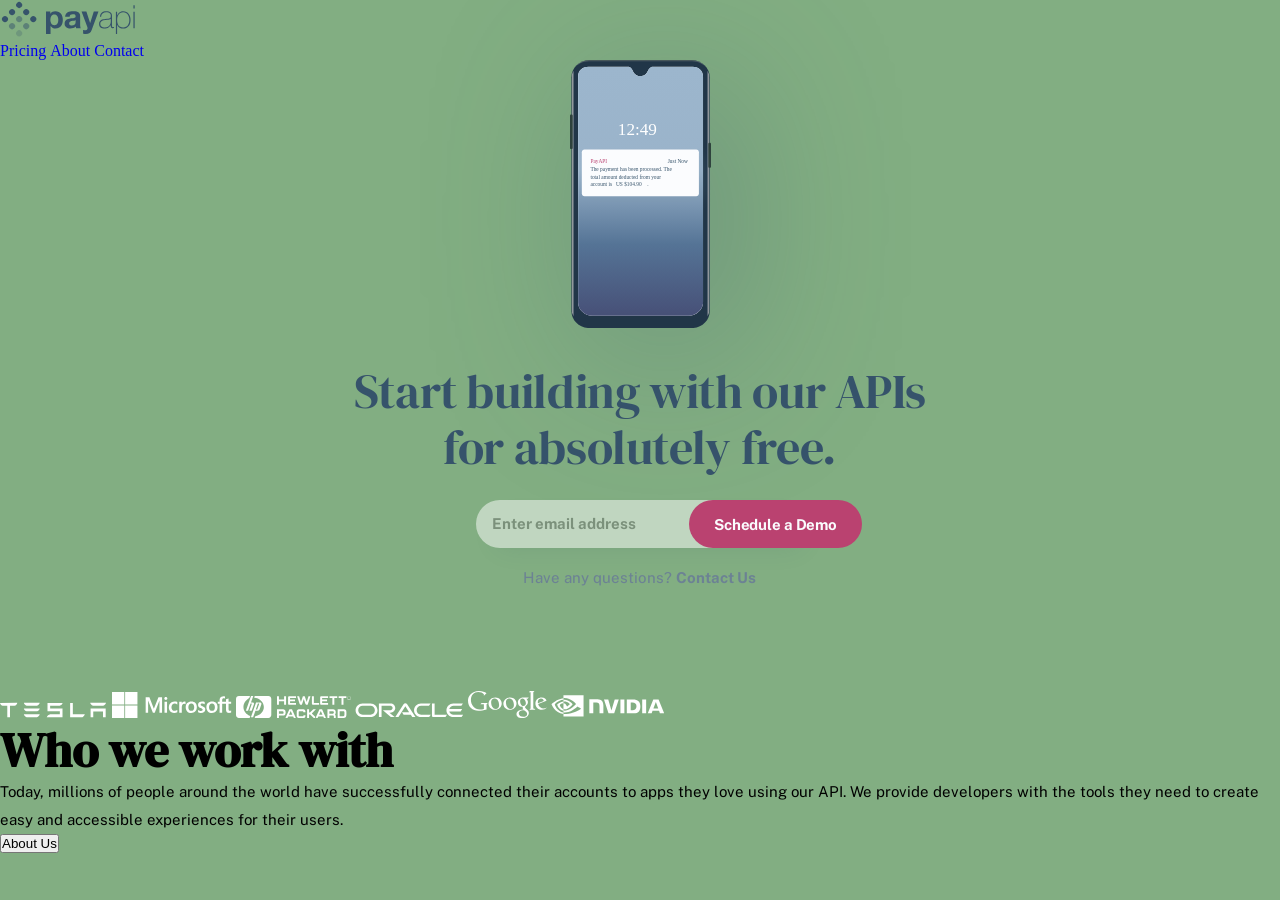
==== commit e6102d54: "Header part completed" ====
--- a/html/index.html
+++ b/html/index.html
@@ -1,176 +1,224 @@
 <!DOCTYPE html>
 <html lang="en">
-
-<head>
-  <meta charset="UTF-8" />
-  <meta name="viewport" content="width=device-width, initial-scale=1.0" />
-  <title>Homepage</title>
-  <link rel="stylesheet" href="/css/style.css" />
-  <script defer src="/js/main.js"></script>
-</head>
-
-<body>
-  <header>
-    <!-- NAVBAR Section -->
-    <section class="nav">
-      <a href="/html/index.html">
-        <img class="logo" src="/assets/shared/desktop/logo.svg" alt="logo">
-      </a>
-
-      <ul class="menu">
-        <li class="w-700"><a class="menuItem" href="/html/pricing.html">Pricing</a></li>
-        <li class="w-700"><a class="menuItem" href="/html/about.html">About</a></li>
-        <li class="w-700"><a class="menuItem" href="/html/contact.html">Contact</a></li>
-        <input class="mobile__btn" type="button" value="Schedule a Demo">
-      </ul>
-      <input class="bttn" type="button" value="Schedule a Demo">
-      <button class="hamburger">
-        <svg class="menuIcon" width="28" height="17" xmlns="http://www.w3.org/2000/svg">
-          <g fill="#36536B" fill-rule="evenodd">
-            <path d="M0 0h28v3H0zM0 7h28v3H0zM0 14h28v3H0z" />
-          </g>
-        </svg>
-        <svg class="closeIcon" width="22" height="23" xmlns="http://www.w3.org/2000/svg">
-          <path
-            d="M19.839.54L21.96 2.66 13.12 11.5l8.84 8.839-2.121 2.121-8.84-8.84-8.838 8.84L.04 20.34l8.838-8.84L.04 2.662 2.16.54 11 9.378 19.839.54z"
-            fill="#FBFCFE" fill-rule="evenodd" />
-        </svg>
-      </button>
-    </section>
-    <section>
-      <!-- Image Section -->
-      <div class="center__img">
-      </div>
-      <!-- Input and button Section -->
-      <div>
-        <input class="title_input" type="email" name="" id="" />
-        <input class="schedule_btn act__btn" type="submit" value="Schedule a Demo" />
-      </div>
-    </section>
-  </header>
-  <!-- MAIN PART -->
-  <main>
-    <section class="partners">
-      <!-- Section about partners with "About Us" button -->
-
-      <!-- Partners Logos Section -->
-      <div class="partners__reverse">
-        <div class="partners__logos ">
-          <svg class="logo__scale" xmlns="http://www.w3.org/2000/svg" width="107" height="16" viewBox="0 0 107 16"
-            fill="none">
-            <path fill-rule="evenodd" clip-rule="evenodd"
-              d="M2.75692 3.74634C1.35958 3.43124 0.302128 2.17086 0 0.910481L17.2591 0.871094V0.910481C16.9569 2.17086 15.9373 3.35247 14.5021 3.74634H10.1968L9.97023 3.82511V15.1292H7.28884V3.82511L7.06224 3.74634H2.75692ZM26.6535 3.73842H36.941C38.3889 3.46347 39.4558 2.128 39.7225 0.871094H23.8339C24.1388 2.128 25.2056 3.42419 26.6535 3.73842ZM103.239 3.73842H92.951C91.5412 3.42419 90.4744 2.128 90.1695 0.871094H106.02C105.715 2.128 104.686 3.46347 103.239 3.73842ZM90.5887 15.1292V6.52719H105.677V15.1292H103.01V9.39451H93.2558V15.1292H90.5887ZM82.4729 15.1292C83.8065 14.54 84.5304 13.5187 84.8353 12.3404H72.8331V0.910372H70.1279V15.1292H82.4729ZM59.6498 3.69914H50.1243L50.1624 6.52719H62.5075V15.1292H46.6952C47.3429 13.7544 48.6384 12.6939 50.1624 12.2618H59.8403V9.31595H47.4953V0.910372H62.5837C62.2789 2.128 61.0977 3.26708 59.6498 3.69914ZM36.941 9.35523H26.6535C25.2056 9.041 24.1388 7.74482 23.8339 6.48791H39.7225C39.4558 7.74482 38.3889 9.08028 36.941 9.35523ZM26.6535 15.1292H36.941C38.3889 14.8542 39.4558 13.5187 39.7225 12.2618H23.8339C24.1388 13.5187 25.2056 14.8542 26.6535 15.1292Z"
-              fill="white" />
-          </svg>
-          <svg class="logo__scale" xmlns="http://www.w3.org/2000/svg" width="121" height="26" viewBox="0 0 121 26"
-            fill="none">
-            <path fill-rule="evenodd" clip-rule="evenodd"
-              d="M13.3032 12.5806H0.975342V0H13.3032V12.5806ZM120.145 11.7932V9.67856H117.562V6.39111L117.475 6.41833L115.048 7.17299L115 7.18776V9.67867H111.17V8.29102C111.17 7.64488 111.312 7.15042 111.593 6.82067C111.871 6.49486 112.269 6.32923 112.776 6.32923C113.141 6.32923 113.519 6.41658 113.899 6.58885L113.994 6.63212V4.40513L113.949 4.38838C113.595 4.2588 113.112 4.19355 112.514 4.19355C111.761 4.19355 111.076 4.36023 110.479 4.69057C109.882 5.02137 109.412 5.49361 109.082 6.09404C108.754 6.69377 108.588 7.38643 108.588 8.15295V9.67856H106.789V11.7932H108.588V20.7017H111.17V11.7932H115V17.4544C115 19.786 116.082 20.9675 118.216 20.9675C118.567 20.9675 118.936 20.9258 119.312 20.844C119.696 20.76 119.957 20.6761 120.111 20.5866L120.145 20.5661V18.4319L120.04 18.5025C119.9 18.5975 119.725 18.675 119.521 18.7327C119.315 18.7915 119.144 18.8209 119.011 18.8209C118.511 18.8209 118.141 18.684 117.911 18.4138C117.679 18.1411 117.562 17.6644 117.562 16.9974V11.7932H120.145ZM101.022 18.8212C100.085 18.8212 99.3458 18.5053 98.825 17.883C98.3011 17.2576 98.0356 16.3659 98.0356 15.233C98.0356 14.0641 98.3011 13.1493 98.8253 12.5128C99.3464 11.8805 100.078 11.5596 101.001 11.5596C101.897 11.5596 102.609 11.8661 103.12 12.4711C103.633 13.0792 103.893 13.9867 103.893 15.1691C103.893 16.3662 103.649 17.2856 103.166 17.9007C102.686 18.5111 101.965 18.8212 101.022 18.8212ZM96.9156 10.9961C97.9283 9.94562 99.3487 9.41301 101.137 9.41301C102.821 9.41301 104.158 9.92247 105.107 10.9276C106.057 11.9322 106.538 13.3308 106.538 15.0837C106.538 16.8583 106.025 18.2984 105.013 19.3622C104.001 20.4272 102.609 20.9673 100.875 20.9673C99.2119 20.9673 97.8674 20.4548 96.8793 19.4431C95.8913 18.4317 95.3905 17.0435 95.3905 15.3176C95.3905 13.5005 95.9036 12.0466 96.9156 10.9961ZM91.2269 9.41301C90.0105 9.41301 89.0043 9.72927 88.2356 10.3528C87.4623 10.9801 87.07 11.8028 87.07 12.7984C87.07 13.3159 87.1547 13.7756 87.3213 14.1655C87.489 14.5566 87.7484 14.901 88.093 15.1901C88.4351 15.4768 88.9631 15.7771 89.6627 16.0827C90.2509 16.3287 90.6895 16.5368 90.9681 16.7008C91.2405 16.8615 91.4338 17.0231 91.5429 17.1805C91.649 17.3345 91.7028 17.5453 91.7028 17.8053C91.7028 18.5459 91.1572 18.9063 90.0345 18.9063C89.6181 18.9063 89.1431 18.8179 88.6227 18.6436C88.1061 18.472 87.6185 18.2207 87.177 17.8985L87.0698 17.8203V20.3475L87.1091 20.3662C87.4745 20.5376 87.9352 20.6822 88.4782 20.7959C89.0202 20.9098 89.5126 20.9677 89.9403 20.9677C91.2603 20.9677 92.3232 20.65 93.0989 20.0227C93.8794 19.3911 94.275 18.5489 94.275 17.519C94.275 16.7759 94.062 16.1388 93.6423 15.6249C93.2254 15.1152 92.5019 14.6472 91.4927 14.2336C90.6887 13.9056 90.1736 13.6333 89.9611 13.4243C89.7563 13.2224 89.6523 12.9368 89.6523 12.5752C89.6523 12.2546 89.7807 11.9978 90.0442 11.7898C90.3098 11.5808 90.6795 11.4745 91.1432 11.4745C91.5735 11.4745 92.0137 11.5436 92.4515 11.679C92.889 11.8144 93.2733 11.9957 93.594 12.2175L93.6995 12.2908V9.89351L93.659 9.87583C93.3631 9.74683 92.9729 9.63645 92.4989 9.54689C92.0271 9.4579 91.5991 9.41301 91.2269 9.41301ZM78.1409 17.883C78.6616 18.5053 79.4008 18.8212 80.3379 18.8212C81.281 18.8212 82.0018 18.5111 82.4814 17.9007C82.9643 17.2856 83.2093 16.3662 83.2093 15.1691C83.2093 13.9867 82.949 13.0792 82.4357 12.4711C81.925 11.8661 81.2122 11.5596 80.3172 11.5596C79.3939 11.5596 78.6621 11.8805 78.1415 12.5128C77.6171 13.1493 77.3518 14.0641 77.3518 15.233C77.3518 16.3662 77.6168 17.2576 78.1409 17.883ZM80.453 9.41301C78.6643 9.41301 77.2439 9.94562 76.2317 10.9961C75.2197 12.0466 74.7062 13.5005 74.7062 15.3176C74.7062 17.0442 75.2074 18.4317 76.1954 19.4431C77.1834 20.4548 78.5279 20.9673 80.1914 20.9673C81.9246 20.9673 83.317 20.4272 84.3293 19.3622C85.3412 18.2984 85.8542 16.8583 85.8542 15.0837C85.8542 13.3308 85.3729 11.9322 84.4232 10.9276C83.4731 9.92247 82.1372 9.41301 80.453 9.41301ZM70.7862 9.67856V11.5875H70.8134C71.0517 10.968 71.3634 10.4713 71.7947 10.1089C72.2861 9.6967 72.8597 9.48733 73.5008 9.48733C73.926 9.48733 74.2621 9.53909 74.4997 9.64168L74.541 9.65971V12.2738L74.4337 12.1948C74.3157 12.1083 74.1154 12.026 73.8389 11.9503C73.5596 11.8741 73.3017 11.8356 73.0719 11.8356C72.394 11.8356 71.8388 12.1335 71.4221 12.7214C71.0001 13.3163 70.7862 14.104 70.7862 15.0628V20.7015H68.2353V9.67856H70.7862ZM63.6671 9.41301C62.4968 9.41301 61.4529 9.66809 60.5651 10.1709C59.6753 10.6749 58.9873 11.3945 58.5191 12.3094C58.053 13.2221 57.8164 14.2883 57.8164 15.4773C57.8164 16.5188 58.0458 17.4745 58.4993 18.3169C58.953 19.1607 59.5952 19.8207 60.4082 20.2786C61.2199 20.7358 62.1582 20.9676 63.197 20.9676C64.4093 20.9676 65.4443 20.7213 66.2742 20.2354L66.3077 20.2159V17.8403L66.2005 17.9199C65.8246 18.1983 65.4045 18.4204 64.9525 18.5805C64.5016 18.7404 64.0906 18.8212 63.7301 18.8212C62.7292 18.8212 61.9256 18.5029 61.3424 17.8752C60.7579 17.2468 60.4615 16.3643 60.4615 15.2538C60.4615 14.1364 60.7706 13.2312 61.3797 12.5633C61.987 11.8974 62.792 11.5596 63.7722 11.5596C64.6107 11.5596 65.4277 11.8482 66.2007 12.4182L66.3077 12.4971V9.99412L66.2731 9.97435C65.9823 9.80883 65.5855 9.67216 65.093 9.56852C64.6026 9.46511 64.1229 9.41301 63.6671 9.41301ZM53.5086 9.67867H56.0595V20.7015H53.5086V9.67867ZM54.8102 4.98287C54.3903 4.98287 54.0241 5.12815 53.7233 5.41603C53.4212 5.70473 53.268 6.06822 53.268 6.49719C53.268 6.91942 53.4193 7.27628 53.7186 7.5573C54.0159 7.8375 54.3832 7.97952 54.8103 7.97952C55.2372 7.97952 55.6059 7.8375 55.9068 7.55776C56.2095 7.27628 56.3631 6.91953 56.3631 6.49719C56.3631 6.08322 56.2137 5.72346 55.9192 5.42766C55.625 5.13245 55.2517 4.98287 54.8102 4.98287ZM48.4454 20.7015V8.86539H48.3615L43.7415 20.7015H41.8952L37.202 8.86423H37.1181V20.7014H34.6716V5.3203H38.4214L42.8659 16.745L47.4457 5.3203H51.0488V20.7015H48.4454ZM14.1251 12.5806H26.453V0H14.1251V12.5806ZM13.3032 26H0.975342V13.4194H13.3032V26ZM14.1251 26H26.453V13.4194H14.1251V26Z"
-              fill="white" />
-          </svg>
-          <svg xmlns="http://www.w3.org/2000/svg" width="115" height="22" viewBox="0 0 115 22" fill="none">
-            <path fill-rule="evenodd" clip-rule="evenodd"
-              d="M32.3952 0H18.7614L18.1421 1.6469C23.5481 1.90327 27.8451 5.96744 27.8451 10.9429C27.8451 15.5676 24.1323 19.4046 19.2677 20.129L18.684 21.8963H32.3952C33.1634 21.8993 33.9011 21.5931 34.4455 21.0455C34.9898 20.4978 35.296 19.7537 35.2963 18.9775V2.90892C35.2963 1.28809 33.9969 0 32.3952 0ZM7.43342 10.9435C7.43342 15.0151 10.321 18.6087 14.3378 19.9148L13.6368 21.8963H2.89436C1.29573 21.8963 0 20.5722 0 18.9558V2.93126C-0.00101789 1.31471 1.29443 0.00301889 2.89436 0.000620767H13.9846L13.2891 1.95604C9.94133 3.75192 7.43342 7.36416 7.43342 10.9435ZM108.008 13.3558H101.673V21.9845H107.969C110.249 21.9845 110.403 19.759 110.403 18.5485V16.0108C110.403 14.4881 109.63 13.3558 108.008 13.3558ZM108.432 18.7832V16.3231C108.472 15.7774 108.086 15.1523 107.506 15.1523H103.642V20.1886H107.351C108.046 20.1886 108.432 19.5244 108.432 18.7832ZM98.9531 18.6305C99.4188 18.2381 99.7284 17.6509 99.7284 16.0835C99.7284 14.3205 98.5273 13.3409 97.1327 13.3409H91.4367V21.9994H93.3745V19.4524H96.7057C97.481 19.4524 97.8687 20.0793 97.8687 20.4319V21.9988H99.7284V20.1967C99.7284 19.6876 99.573 18.944 98.9531 18.6305ZM93.3739 17.6509H96.9379C97.6746 17.6509 97.8681 16.7495 97.8681 16.3194C97.8681 15.8873 97.6746 15.1436 96.7051 15.1436H93.3739V17.6509ZM86.0529 13.3577H83.5044L80.0676 20.7727V21.9826H81.6121L82.307 20.4214H87.2423L87.9458 21.9826H89.9548L86.0529 13.3577ZM84.7787 14.958L83.118 18.6267H86.432L84.7787 14.958ZM71.1087 21.9919V13.349H73.0827V16.595H73.9336L77.2992 13.349H79.93L75.7896 17.4163L79.2326 20.8578V21.9919H77.7624L74.0884 18.3933H73.0827V21.9919H71.1087ZM60.7422 19.9508V15.3894C60.7422 14.4155 61.7836 13.3626 62.7094 13.3626H67.4555C68.6904 13.4011 69.4222 14.6886 69.4222 15.4292V16.1691H67.4555C67.4156 15.7793 67.0691 15.1951 66.7607 15.1951H63.365C62.5939 15.1951 62.71 15.9748 62.71 15.9748V19.4052C62.71 20.0291 63.0953 20.1849 63.3269 20.1849H66.6833C67.4162 20.1849 67.4942 19.561 67.4942 19.1712H69.4228V19.9508C69.4228 21.2377 68.5362 21.9783 67.4561 21.9783H62.7487C61.2822 21.9783 60.7422 20.8472 60.7422 19.9508ZM55.9635 13.3409H53.4064L49.4154 22H51.5074L52.2053 20.4332H57.156L57.8619 22H59.8771L55.9635 13.3409ZM54.6844 14.9468L53.0188 18.6305H56.3119L54.6844 14.9468ZM47.203 13.354H40.9806V21.987H42.9515V19.5647H47.2024C48.3617 19.5647 49.6759 18.9011 49.6759 16.4789C49.6765 14.0182 48.2462 13.354 47.203 13.354ZM42.9515 17.7682H46.7392C47.5895 17.7682 47.5895 16.87 47.5895 16.4795C47.5895 16.0891 47.5895 15.1511 46.623 15.1511H42.9515V17.7682ZM40.9806 0.141535V8.77455H42.9515V5.33674H48.0914V8.77455H50.0624V0.141535H48.0914V3.54024H42.9515V0.141535H40.9806ZM53.4427 0.135948H60.0197V1.93679H54.0614V3.54024H59.0139V5.33922H54.0614V6.98177H60.0197V8.78076H53.3266C52.5525 8.78076 52.0886 8.15502 52.0886 7.64661V1.42714C52.0886 0.644357 52.5525 0.135948 53.4427 0.135948ZM75.9002 0.144639V7.48335C75.9002 8.14695 76.4028 8.77145 77.2912 8.77145H83.086V6.97556H77.8712V0.144639H75.9002ZM98.343 1.93493V8.78076H96.3702V1.93493H93.5256V0.134707H101.227V1.93493H98.343ZM107.469 8.78634V1.93121H110.355V0.12912H102.646V1.93121H105.494V8.78634H107.469ZM85.5073 0.139673H92.0794H92.08V1.93679H86.126V3.53962H91.0749V5.33736H86.126V6.97867H92.08V8.77641H85.3912C84.6171 8.77641 84.1538 8.1513 84.1538 7.64289V1.42963C84.1538 0.647461 84.6171 0.139673 85.5073 0.139673ZM70.5158 8.78945C69.934 8.78945 69.3724 7.90796 69.2557 7.47652L67.8027 2.94927L65.903 8.79007H64.7019C64.12 8.79007 63.6156 7.88871 63.4995 7.4579L61.1354 0.127257H63.1118L64.9347 6.04628L66.8725 0.166366H68.7322L70.67 6.04628L72.4916 0.127257H74.4693L71.6782 8.79007H70.5158V8.78945ZM113.025 0.0763544C113.535 0.0681472 114.026 0.272203 114.382 0.640632C114.755 1.01682 114.942 1.47246 114.942 2.00694C114.95 2.52317 114.748 3.01992 114.382 3.3807C114.008 3.75999 113.555 3.94994 113.025 3.94994C112.493 3.94994 112.042 3.76061 111.67 3.3807C111.3 3.00265 111.115 2.54515 111.115 2.00694C111.107 1.49298 111.31 0.998695 111.675 0.640632C112.048 0.265068 112.497 0.0763544 113.025 0.0763544ZM114.191 3.19323C113.887 3.51331 113.464 3.69098 113.025 3.68363C112.586 3.69144 112.163 3.51369 111.859 3.19323C111.546 2.88025 111.373 2.45129 111.381 2.00632C111.381 1.54571 111.541 1.15277 111.861 0.827483C112.183 0.500959 112.57 0.337077 113.026 0.337077C113.481 0.337077 113.87 0.500959 114.192 0.827483C114.512 1.15277 114.671 1.54571 114.671 2.00632C114.671 2.47065 114.512 2.86608 114.191 3.19323ZM15.0461 0L9.85222 14.6674V14.668H12.0457L14.5851 7.60848H15.2775C15.7385 7.60848 15.7385 7.94782 15.6619 8.3256L13.3919 14.668H15.6619C15.6619 14.668 17.624 9.3076 17.9705 8.17485C18.3164 7.04211 17.624 6.47574 16.2772 6.47574H14.9689L17.2775 0H15.0461ZM20.0814 6.4385H23.6719C24.7524 6.4385 25.8727 7.00727 25.2936 8.56164L23.6333 13.1869C23.3248 14.059 23.0542 14.6656 21.4325 14.6656H19.4024L17.1086 21.1852H14.9077L20.0814 6.4385ZM23.0542 8.14482C23.0542 8.14482 21.4325 12.656 21.3939 12.8836C21.3553 13.1112 21.1619 13.5281 20.7762 13.5281H19.8022L21.8959 7.57605H22.8613C23.2085 7.57605 23.1699 7.84152 23.0542 8.14482Z"
-              fill="white" />
-          </svg>
-          <svg class="logo__scale" mlns="http://www.w3.org/2000/svg" width="109" height="15" viewBox="0 0 109 15"
-            fill="none">
-            <path fill-rule="evenodd" clip-rule="evenodd"
-              d="M47.0247 9.2711H54.1314L50.3735 3.28146L43.4765 14.1109H40.3377L48.7266 1.10233C49.0913 0.576854 49.6992 0.259277 50.3735 0.259277C51.0256 0.259277 51.6335 0.565824 51.9873 1.08048L60.4094 14.1109H57.2706L55.7897 11.691H48.5943L47.0247 9.2711ZM79.6302 11.6908V0.390595H76.9666V12.7969C76.9666 13.1363 77.0991 13.4649 77.3533 13.7168C77.6075 13.9686 77.9501 14.1109 78.3259 14.1109H90.4729L92.0425 11.691H79.63L79.6302 11.6908ZM40.2492 5.03334C40.2492 7.5956 38.1492 9.66505 35.5627 9.66505L35.5629 9.66547H34.347L39.6966 14.1111H35.828L27.8768 7.24556L35.386 7.25638C36.6239 7.25638 37.6186 6.25994 37.6186 5.03375C37.6186 3.80736 36.6239 2.81072 35.386 2.81072H26.5725V14.1111H23.9097V0.390387H35.5627C38.1492 0.390387 40.2492 2.47087 40.2492 5.03334ZM7.51875 14.1109C3.69556 14.1111 0.592896 11.045 0.592896 7.25638C0.592896 3.46751 3.69556 0.390803 7.51875 0.390803H15.5685C19.3925 0.390803 22.4928 3.46751 22.4928 7.25638C22.4928 11.045 19.3925 14.1109 15.5682 14.1109H7.51875ZM19.8725 7.25617C19.8725 9.70896 17.8664 11.691 15.3895 11.691H15.3893H7.69667C5.22084 11.691 3.21367 9.70896 3.21367 7.25638C3.21367 4.80358 5.22084 2.81072 7.69688 2.81072H15.3895C17.8664 2.81072 19.8725 4.80358 19.8725 7.25617ZM65.969 14.1109C62.145 14.1109 59.0389 11.045 59.0389 7.25638C59.0389 3.46751 62.145 0.390803 65.969 0.390803H75.5299L73.9712 2.81072H66.1459C63.67 2.81072 61.6585 4.80358 61.6585 7.25638C61.6585 9.70896 63.67 11.691 66.1459 11.691H75.7507L74.1811 14.1109H65.969ZM94.2312 8.46071C94.7616 10.3333 96.497 11.691 98.5417 11.691H108.146L106.577 14.1107H98.3646C94.5404 14.1107 91.4346 11.0448 91.4346 7.25596C91.4346 3.4673 94.5404 0.390387 98.3646 0.390387H107.936L106.356 2.81072H98.5417C96.497 2.81072 94.7616 4.17925 94.2312 6.0408H107.185L105.615 8.46071H94.2312Z"
-              fill="white" />
-          </svg>
-          <svg class="logo__scale" xmlns="http://www.w3.org/2000/svg" width="79" height="27" viewBox="0 0 79 27"
-            fill="none">
-            <path fill-rule="evenodd" clip-rule="evenodd"
-              d="M15.8735 13.156H12.4196L13.5755 12.027H19.7359L18.8288 12.9196C18.6604 13.0716 18.5478 13.2446 18.5478 13.4968V18.4283C15.6729 19.2154 13.1841 19.6364 10.3811 19.6364C4.6002 19.6364 0 15.8928 0 9.67838C0 5.31251 3.44961 0 10.9965 0C14.4343 0 16.8395 1.05087 18.5005 2.15661L15.8744 4.74054V3.18322C14.4739 1.93399 12.9084 1.03716 10.218 1.03716C5.96632 1.03716 2.91882 4.28252 2.91882 8.90922C2.91882 13.6265 6.28801 18.4568 12.0206 18.4568C13.435 18.4568 14.7958 18.2699 15.8735 17.9292V13.156ZM27.4764 6.54545C23.2049 6.54545 20.5583 9.56428 20.5583 12.7686C20.5583 15.5344 22.6904 18.8182 27.0104 18.8182C31.1659 18.8182 33.7155 15.7934 33.7155 12.533C33.7155 9.49595 31.2239 6.54658 27.4764 6.54658V6.54545ZM26.7677 7.42557C29.7793 7.42557 31.1205 11.2204 31.1205 13.927C31.1205 17.9523 27.9983 18.0319 27.625 18.0319C26.1962 18.0319 25.1977 17.1967 24.4502 16.1013C23.7922 15.0918 23.149 13.2162 23.149 11.3836C23.149 9.55805 23.7668 8.66672 24.7391 8.01096C25.5341 7.5194 26.2786 7.42557 26.7667 7.42557H26.7677ZM55.4381 6.54545C51.8331 6.54545 49.8829 8.91441 49.8829 11.5594C49.8829 13.573 51.2727 15.8447 54.1399 15.8447H54.8653C54.8653 15.8447 54.6677 16.3428 54.6667 16.824C54.6667 17.5337 54.9123 17.9323 55.4339 18.5457C50.5003 18.8577 48.5175 20.9231 48.5175 23.1429C48.5175 25.0869 50.3109 27 54.0797 27C58.5415 27 60.8524 24.4289 60.8524 21.9057C60.8524 20.1269 59.9986 19.1518 57.8364 17.4702C57.2006 16.9573 57.0774 16.6306 57.0774 16.2467C57.0774 15.707 57.3827 15.3464 57.5038 15.2034L57.5104 15.1955C57.6454 15.0477 57.8455 14.8861 58.0042 14.758C58.0862 14.6918 58.1571 14.6345 58.2022 14.5927C58.9287 13.9539 59.9548 13.0086 59.9548 11.1218C59.9548 9.8273 59.436 8.71368 58.2542 7.67092H59.697L60.7811 6.54567H55.4381V6.54545ZM54.4437 7.38728C55.0978 7.38728 55.6438 7.62735 56.2206 8.12546C56.8603 8.72405 57.8825 10.3326 57.8825 12.323C57.8825 14.4709 56.2747 15.0589 55.4045 15.0589C54.9786 15.0589 54.4682 14.9351 54.0361 14.6285C53.0763 13.9824 52.1235 12.2627 52.1235 10.2163C52.1235 8.36976 53.1832 7.38728 54.4437 7.38728ZM56.3439 19.3844C56.3439 19.3844 56.1462 19.3611 55.8712 19.3611C52.1694 19.4149 50.8203 20.864 50.8203 22.5477C50.8203 24.5803 52.789 25.825 55.3647 25.825C57.7112 25.825 59.1601 24.5538 59.1601 22.9326C59.1601 21.7533 58.502 21.0913 57.4464 20.2251C56.993 19.8656 56.3439 19.3844 56.3439 19.3844ZM66.6335 18.8182H61.3979L62.3573 17.8739C62.5146 17.7131 62.5879 17.5566 62.5879 17.3267V1.14766H60.8524L62.0145 0H66.4793L65.535 0.932605C65.4294 1.03279 65.285 1.19035 65.285 1.49802V17.117C65.285 17.4513 65.5252 17.7963 65.9295 17.8452L67.4311 18.0305L66.6335 18.8182ZM67.4311 12.4381C67.4311 8.65346 70.5744 6.54545 73.5333 6.54545H73.5344C76.6732 6.54545 78.0392 8.17118 78.5236 9.78558L70.1368 12.9542C70.9376 15.8975 73.2266 17.4986 75.6007 17.4986C76.8501 17.4986 77.7906 17.1417 78.9437 16.5981C78.3328 17.362 77.496 17.9698 76.6264 18.3441C75.8158 18.6918 74.9506 18.8182 73.8999 18.8182C69.6863 18.8182 67.4311 15.5638 67.4311 12.4381ZM75.7207 9.58763C75.7207 8.63204 74.5731 7.4113 72.9855 7.4113C71.936 7.4113 69.8085 8.1466 69.8085 10.8971C69.8085 11.5529 69.948 12.1597 69.948 12.1597L75.1032 10.2108C75.5135 10.0598 75.7207 9.89664 75.7207 9.58763ZM42.2784 6.54545C38.0068 6.54545 35.3602 9.56428 35.3602 12.7686C35.3602 15.5344 37.4924 18.8182 41.8123 18.8182C45.9678 18.8182 48.5175 15.7934 48.5175 12.533C48.5175 9.49595 46.0258 6.54658 42.2784 6.54658V6.54545ZM41.5697 7.42557C44.5813 7.42557 45.9224 11.2204 45.9224 13.927C45.9224 17.9523 42.8002 18.0319 42.4269 18.0319C40.9982 18.0319 39.9996 17.1967 39.2521 16.1013C38.5942 15.0918 37.951 13.2162 37.951 11.3836C37.951 9.55805 38.5687 8.66672 39.541 8.01096C40.3361 7.5194 41.0805 7.42557 41.5686 7.42557H41.5697Z"
-              fill="white" />
-          </svg>
-          <svg class="logo__scale" xmlns="http://www.w3.org/2000/svg" width="114" height="23" viewBox="0 0 114 23"
-            fill="none">
-            <path fill-rule="evenodd" clip-rule="evenodd"
-              d="M12.4437 0.272949V3.13772L13.0103 3.10221C20.2932 2.85361 25.0501 9.09219 25.0501 9.09219C25.0501 9.09219 19.5968 15.7451 13.9192 15.7451C13.4234 15.7451 12.9394 15.6977 12.4555 15.6149V17.3906C12.8568 17.4379 13.2699 17.4734 13.6713 17.4734C18.9594 17.4734 22.7838 14.7626 26.4902 11.5663C26.7672 11.7907 27.4311 12.1572 28.1241 12.5399C28.9668 13.0052 29.8525 13.4942 30.1376 13.78C26.62 16.7395 18.4164 19.1189 13.7657 19.1189C13.3172 19.1189 12.8922 19.0952 12.4673 19.0479V21.5457H32.5573V0.272949H12.4437ZM12.4437 6.61807V4.70125L12.4555 4.70033V4.69959C12.6404 4.688 12.8253 4.67665 13.0103 4.67665C18.2511 4.51092 21.686 9.19873 21.686 9.19873C21.686 9.19873 17.9797 14.3601 14.0018 14.3601C13.4706 14.3601 12.9512 14.2772 12.4555 14.1115V8.28722C14.3781 8.52127 14.8568 9.33247 15.9209 11.1358C15.987 11.2478 16.0553 11.3637 16.1265 11.4835L18.8531 9.1869C18.8531 9.1869 16.8583 6.57072 13.506 6.57072C13.1519 6.55888 12.7978 6.58256 12.4437 6.61807ZM12.4437 6.61807V8.27538H12.4319C10.3898 8.02678 8.78451 9.94452 8.78451 9.94452C8.78451 9.94452 9.6934 13.1763 12.4437 14.1115V15.6267C7.55692 14.7507 6.19948 9.64857 6.19948 9.64857C6.19948 9.64857 8.54843 7.04423 12.4437 6.61807ZM12.4555 4.69959L12.4437 4.70033V4.70125C6.6559 5.15599 3.7679 9.43549 3.7679 9.43549C3.7679 9.43549 5.97521 16.5856 12.4437 17.3906V19.0479C3.62626 18.2192 0.48645 9.10403 0.48645 9.10403C0.48645 9.10403 6.03423 3.65859 12.4555 3.13772V4.69959ZM38.3136 4.36386V18.2612H42.3034V7.47046L45.4145 7.48222C46.4357 7.48222 47.1481 7.72934 47.635 8.24711C48.2643 8.90608 48.5137 9.97692 48.5137 11.9185V18.2612H52.3847V10.5888C52.3847 5.10521 48.858 4.36386 45.4145 4.36386H38.3136ZM69.4244 4.38739V18.2729H73.3785V4.38739H69.4244ZM75.8009 18.2729V4.38739H81.3462C84.5048 4.38739 86.6184 4.76395 88.0671 6.70557C88.8864 7.78818 89.3495 9.52976 89.3495 11.4831C89.3495 13.6131 88.8033 15.5664 87.9483 16.449C86.749 17.7081 85.6328 18.2729 82.213 18.2729H75.8009ZM79.7194 7.39985H81.4175C83.8873 7.39985 85.4785 8.49422 85.4785 11.3419C85.4785 14.1897 83.8873 15.2958 81.4175 15.2958H79.7194V7.39985ZM60.4236 15.3899L63.7247 4.38739H67.762L63.2022 18.2729H57.5026L52.9903 4.38739H57.2651L60.4236 15.3899ZM91.2019 18.2729H95.1561V4.38739H91.2019V18.2729ZM96.771 18.2612L102.293 4.38739H107.577L113.146 18.2494H108.907L108.075 15.8018H101.544L100.666 18.2612H96.771ZM104.857 6.91739L107.256 13.413H102.388L104.857 6.91739Z"
-              fill="white" />
-          </svg>
-        </div>
-        <div class="ref__text">
-          <h2 class="sec__title">Who we work with</h2>
-          <p class="p__text p__description">Today, millions of people around the world have successfully
-            connected their accounts to apps they love using our API. We provide developers with the tools
-            they need to create easy and accessible experiences for their users.</p>
-          <button class="partners__button ref__btn" type="button">About Us</button>
-        </div>
-      </div>
-    </section>
-
-    <!-- Section 1 with image and text-->
-    <section class="easy">
-      <div class="easy__wrapper">
-        <div class="easy__img">
-          <img src="/assets/home/desktop/illustration-easy-to-implement.svg" alt="easy to implement example" />
-        </div>
-        <div class="easy__description">
-          <h1 class="easy__heading">Easy to implement</h1>
-          <p class="easy__text">Our API comes with just a few lines of code. You’ll be up and
-            running in no time. We built our documentation page to integrate
-            payments functionality with ease.</p>
-        </div>
-      </div>
-    </section>
-    <!-- Section 2 with text and image -->
-    <section class="simple">
-      <div class="simple__wrapper">
-        <div class="simple__img">
-          <img src="/assets/home/desktop/illustration-simple-ui.svg" alt="simple ui & ux example" />
-        </div>
-        <div class="simple__description">
-          <h1 class="simple__heading">Simple UI & UX</h1>
-          <p class="simple__text">Our pre-built form is easy to integrate in your app or website’s
-            checkout flow and designed to optimize conversion.</p>
-        </div>
-      </div>
-    </section>
-    <!-- Section with three icons and text below them -->
-    <section class="benefits">
-      <div class="benefits__wrapper">
-        <div class="benefit-card">
-          <img class="benefit-card__img" src="/assets/home/desktop/icon-personal-finances.svg" alt="">
-          <h2 class="benefit-card__heading">Personal Finances</h2>
-          <p class="benefit-card__text">Consolidate financial data from multiple sources and categorize
-            transactions up to 2 years of history. Analyze reports to
-            reconcile activities in your account.</p>
-        </div>
-        <div class="benefit-card">
-          <img class="benefit-card__img" src="/assets/home/desktop/icon-banking-and-coverage.svg" alt="">
-          <h2 class="benefit-card__heading">Banking & Coverage</h2>
-          <p class="benefit-card__text">With our platform, you can speed up account onboarding and support
-            ongoing payments for checking, savings, credit card, and brokerage
-            accounts.</p>
-        </div>
-
-        <div class="benefit-card">
-          <img class="benefit-card__img" src="/assets/home/desktop/icon-consumer-payments.svg" alt="">
-          <h2 class="benefit-card__heading">Consumer Payments</h2>
-          <p class="benefit-card__text">It’s easier to set up secure bank payments with us through a flow
-            designed with the user experience in mind. Customers could
-            instantly authenticate their account.</p>
-        </div>
-      </div>
-    </section>
-  </main>
-  <!-- FOOTER part -->
-  <footer>
-    <!-- Text, input and button section -->
-    <section>
-      <div></div>
-      <div></div>
-    </section>
-    <!-- Logo, links and icons sections -->
-    <section>
-      <div></div>
-      <div></div>
-      <div></div>
-    </section>
-  </footer>
-</body>
-
-</html>+  <head>
+    <meta charset="UTF-8" />
+    <meta name="viewport" content="width=device-width, initial-scale=1.0" />
+    <title>Document</title>
+    <link rel="stylesheet" href="/css/style.css" />
+    <script defer src="/js/main.js"></script>
+    <link rel="preconnect" href="https://fonts.googleapis.com" />
+    <link rel="preconnect" href="https://fonts.gstatic.com" crossorigin />
+    <link
+      href="https://fonts.googleapis.com/css2?family=DM+Serif+Display&family=Public+Sans:wght@700&display=swap"
+      rel="stylesheet"
+    />
+  </head>
+
+  <body>
+    <header>
+      <!-- NAVBAR Section -->
+      <section>
+        <a href="/html/index.html">
+          <img src="/assets/shared/desktop/logo.svg" alt="logo" />
+        </a>
+
+        <nav>
+          <div class="side-menu">
+            <ul>
+              <li><a href="/html/pricing.html">Pricing</a></li>
+              <li><a href="/html/about.html">About</a></li>
+              <li><a href="/html/contact.html">Contact</a></li>
+            </ul>
+          </div>
+        </nav>
+      </section>
+
+      <section class="win__8">
+        <!-- Image Section -->
+        <div class="center__img">
+          <img src="/assets/home/desktop/illustration-phone-mockup2.svg" alt="">
+        </div>
+        <!-- Input and button Section -->
+        <div class="head__desktop">
+          <div class="head__text">
+            <p class="title__txt">
+              Start building with our APIs for absolutely free.
+            </p>
+            <form class="btns">
+                <input
+                  class="title_input"
+                  type="email"
+                  name=""
+                  id=""
+                  placeholder="Enter email address"
+                />
+                <button class="bttn" type ="submit">Schedule a Demo</button>
+            </form>
+            <p class="p__questions">
+              Have any questions?
+              <a class="contact" href="about.html">Contact Us</a>
+            </p>
+          </div>
+        </div>
+      </section>
+    </header>
+    <!-- MAIN PART -->
+    <main>
+      <section class="partners">
+        <!-- Section about partners with "About Us" button -->
+
+        <!-- Partners Logos Section -->
+        <div>
+          <div>
+            <svg
+              xmlns="http://www.w3.org/2000/svg"
+              width="107"
+              height="16"
+              viewBox="0 0 107 16"
+              fill="none"
+            >
+              <path
+                fill-rule="evenodd"
+                clip-rule="evenodd"
+                d="M2.75692 3.74634C1.35958 3.43124 0.302128 2.17086 0 0.910481L17.2591 0.871094V0.910481C16.9569 2.17086 15.9373 3.35247 14.5021 3.74634H10.1968L9.97023 3.82511V15.1292H7.28884V3.82511L7.06224 3.74634H2.75692ZM26.6535 3.73842H36.941C38.3889 3.46347 39.4558 2.128 39.7225 0.871094H23.8339C24.1388 2.128 25.2056 3.42419 26.6535 3.73842ZM103.239 3.73842H92.951C91.5412 3.42419 90.4744 2.128 90.1695 0.871094H106.02C105.715 2.128 104.686 3.46347 103.239 3.73842ZM90.5887 15.1292V6.52719H105.677V15.1292H103.01V9.39451H93.2558V15.1292H90.5887ZM82.4729 15.1292C83.8065 14.54 84.5304 13.5187 84.8353 12.3404H72.8331V0.910372H70.1279V15.1292H82.4729ZM59.6498 3.69914H50.1243L50.1624 6.52719H62.5075V15.1292H46.6952C47.3429 13.7544 48.6384 12.6939 50.1624 12.2618H59.8403V9.31595H47.4953V0.910372H62.5837C62.2789 2.128 61.0977 3.26708 59.6498 3.69914ZM36.941 9.35523H26.6535C25.2056 9.041 24.1388 7.74482 23.8339 6.48791H39.7225C39.4558 7.74482 38.3889 9.08028 36.941 9.35523ZM26.6535 15.1292H36.941C38.3889 14.8542 39.4558 13.5187 39.7225 12.2618H23.8339C24.1388 13.5187 25.2056 14.8542 26.6535 15.1292Z"
+                fill="white"
+              />
+            </svg>
+            <svg
+              xmlns="http://www.w3.org/2000/svg"
+              width="121"
+              height="26"
+              viewBox="0 0 121 26"
+              fill="none"
+            >
+              <path
+                fill-rule="evenodd"
+                clip-rule="evenodd"
+                d="M13.3032 12.5806H0.975342V0H13.3032V12.5806ZM120.145 11.7932V9.67856H117.562V6.39111L117.475 6.41833L115.048 7.17299L115 7.18776V9.67867H111.17V8.29102C111.17 7.64488 111.312 7.15042 111.593 6.82067C111.871 6.49486 112.269 6.32923 112.776 6.32923C113.141 6.32923 113.519 6.41658 113.899 6.58885L113.994 6.63212V4.40513L113.949 4.38838C113.595 4.2588 113.112 4.19355 112.514 4.19355C111.761 4.19355 111.076 4.36023 110.479 4.69057C109.882 5.02137 109.412 5.49361 109.082 6.09404C108.754 6.69377 108.588 7.38643 108.588 8.15295V9.67856H106.789V11.7932H108.588V20.7017H111.17V11.7932H115V17.4544C115 19.786 116.082 20.9675 118.216 20.9675C118.567 20.9675 118.936 20.9258 119.312 20.844C119.696 20.76 119.957 20.6761 120.111 20.5866L120.145 20.5661V18.4319L120.04 18.5025C119.9 18.5975 119.725 18.675 119.521 18.7327C119.315 18.7915 119.144 18.8209 119.011 18.8209C118.511 18.8209 118.141 18.684 117.911 18.4138C117.679 18.1411 117.562 17.6644 117.562 16.9974V11.7932H120.145ZM101.022 18.8212C100.085 18.8212 99.3458 18.5053 98.825 17.883C98.3011 17.2576 98.0356 16.3659 98.0356 15.233C98.0356 14.0641 98.3011 13.1493 98.8253 12.5128C99.3464 11.8805 100.078 11.5596 101.001 11.5596C101.897 11.5596 102.609 11.8661 103.12 12.4711C103.633 13.0792 103.893 13.9867 103.893 15.1691C103.893 16.3662 103.649 17.2856 103.166 17.9007C102.686 18.5111 101.965 18.8212 101.022 18.8212ZM96.9156 10.9961C97.9283 9.94562 99.3487 9.41301 101.137 9.41301C102.821 9.41301 104.158 9.92247 105.107 10.9276C106.057 11.9322 106.538 13.3308 106.538 15.0837C106.538 16.8583 106.025 18.2984 105.013 19.3622C104.001 20.4272 102.609 20.9673 100.875 20.9673C99.2119 20.9673 97.8674 20.4548 96.8793 19.4431C95.8913 18.4317 95.3905 17.0435 95.3905 15.3176C95.3905 13.5005 95.9036 12.0466 96.9156 10.9961ZM91.2269 9.41301C90.0105 9.41301 89.0043 9.72927 88.2356 10.3528C87.4623 10.9801 87.07 11.8028 87.07 12.7984C87.07 13.3159 87.1547 13.7756 87.3213 14.1655C87.489 14.5566 87.7484 14.901 88.093 15.1901C88.4351 15.4768 88.9631 15.7771 89.6627 16.0827C90.2509 16.3287 90.6895 16.5368 90.9681 16.7008C91.2405 16.8615 91.4338 17.0231 91.5429 17.1805C91.649 17.3345 91.7028 17.5453 91.7028 17.8053C91.7028 18.5459 91.1572 18.9063 90.0345 18.9063C89.6181 18.9063 89.1431 18.8179 88.6227 18.6436C88.1061 18.472 87.6185 18.2207 87.177 17.8985L87.0698 17.8203V20.3475L87.1091 20.3662C87.4745 20.5376 87.9352 20.6822 88.4782 20.7959C89.0202 20.9098 89.5126 20.9677 89.9403 20.9677C91.2603 20.9677 92.3232 20.65 93.0989 20.0227C93.8794 19.3911 94.275 18.5489 94.275 17.519C94.275 16.7759 94.062 16.1388 93.6423 15.6249C93.2254 15.1152 92.5019 14.6472 91.4927 14.2336C90.6887 13.9056 90.1736 13.6333 89.9611 13.4243C89.7563 13.2224 89.6523 12.9368 89.6523 12.5752C89.6523 12.2546 89.7807 11.9978 90.0442 11.7898C90.3098 11.5808 90.6795 11.4745 91.1432 11.4745C91.5735 11.4745 92.0137 11.5436 92.4515 11.679C92.889 11.8144 93.2733 11.9957 93.594 12.2175L93.6995 12.2908V9.89351L93.659 9.87583C93.3631 9.74683 92.9729 9.63645 92.4989 9.54689C92.0271 9.4579 91.5991 9.41301 91.2269 9.41301ZM78.1409 17.883C78.6616 18.5053 79.4008 18.8212 80.3379 18.8212C81.281 18.8212 82.0018 18.5111 82.4814 17.9007C82.9643 17.2856 83.2093 16.3662 83.2093 15.1691C83.2093 13.9867 82.949 13.0792 82.4357 12.4711C81.925 11.8661 81.2122 11.5596 80.3172 11.5596C79.3939 11.5596 78.6621 11.8805 78.1415 12.5128C77.6171 13.1493 77.3518 14.0641 77.3518 15.233C77.3518 16.3662 77.6168 17.2576 78.1409 17.883ZM80.453 9.41301C78.6643 9.41301 77.2439 9.94562 76.2317 10.9961C75.2197 12.0466 74.7062 13.5005 74.7062 15.3176C74.7062 17.0442 75.2074 18.4317 76.1954 19.4431C77.1834 20.4548 78.5279 20.9673 80.1914 20.9673C81.9246 20.9673 83.317 20.4272 84.3293 19.3622C85.3412 18.2984 85.8542 16.8583 85.8542 15.0837C85.8542 13.3308 85.3729 11.9322 84.4232 10.9276C83.4731 9.92247 82.1372 9.41301 80.453 9.41301ZM70.7862 9.67856V11.5875H70.8134C71.0517 10.968 71.3634 10.4713 71.7947 10.1089C72.2861 9.6967 72.8597 9.48733 73.5008 9.48733C73.926 9.48733 74.2621 9.53909 74.4997 9.64168L74.541 9.65971V12.2738L74.4337 12.1948C74.3157 12.1083 74.1154 12.026 73.8389 11.9503C73.5596 11.8741 73.3017 11.8356 73.0719 11.8356C72.394 11.8356 71.8388 12.1335 71.4221 12.7214C71.0001 13.3163 70.7862 14.104 70.7862 15.0628V20.7015H68.2353V9.67856H70.7862ZM63.6671 9.41301C62.4968 9.41301 61.4529 9.66809 60.5651 10.1709C59.6753 10.6749 58.9873 11.3945 58.5191 12.3094C58.053 13.2221 57.8164 14.2883 57.8164 15.4773C57.8164 16.5188 58.0458 17.4745 58.4993 18.3169C58.953 19.1607 59.5952 19.8207 60.4082 20.2786C61.2199 20.7358 62.1582 20.9676 63.197 20.9676C64.4093 20.9676 65.4443 20.7213 66.2742 20.2354L66.3077 20.2159V17.8403L66.2005 17.9199C65.8246 18.1983 65.4045 18.4204 64.9525 18.5805C64.5016 18.7404 64.0906 18.8212 63.7301 18.8212C62.7292 18.8212 61.9256 18.5029 61.3424 17.8752C60.7579 17.2468 60.4615 16.3643 60.4615 15.2538C60.4615 14.1364 60.7706 13.2312 61.3797 12.5633C61.987 11.8974 62.792 11.5596 63.7722 11.5596C64.6107 11.5596 65.4277 11.8482 66.2007 12.4182L66.3077 12.4971V9.99412L66.2731 9.97435C65.9823 9.80883 65.5855 9.67216 65.093 9.56852C64.6026 9.46511 64.1229 9.41301 63.6671 9.41301ZM53.5086 9.67867H56.0595V20.7015H53.5086V9.67867ZM54.8102 4.98287C54.3903 4.98287 54.0241 5.12815 53.7233 5.41603C53.4212 5.70473 53.268 6.06822 53.268 6.49719C53.268 6.91942 53.4193 7.27628 53.7186 7.5573C54.0159 7.8375 54.3832 7.97952 54.8103 7.97952C55.2372 7.97952 55.6059 7.8375 55.9068 7.55776C56.2095 7.27628 56.3631 6.91953 56.3631 6.49719C56.3631 6.08322 56.2137 5.72346 55.9192 5.42766C55.625 5.13245 55.2517 4.98287 54.8102 4.98287ZM48.4454 20.7015V8.86539H48.3615L43.7415 20.7015H41.8952L37.202 8.86423H37.1181V20.7014H34.6716V5.3203H38.4214L42.8659 16.745L47.4457 5.3203H51.0488V20.7015H48.4454ZM14.1251 12.5806H26.453V0H14.1251V12.5806ZM13.3032 26H0.975342V13.4194H13.3032V26ZM14.1251 26H26.453V13.4194H14.1251V26Z"
+                fill="white"
+              />
+            </svg>
+            <svg
+              xmlns="http://www.w3.org/2000/svg"
+              width="115"
+              height="22"
+              viewBox="0 0 115 22"
+              fill="none"
+            >
+              <path
+                fill-rule="evenodd"
+                clip-rule="evenodd"
+                d="M32.3952 0H18.7614L18.1421 1.6469C23.5481 1.90327 27.8451 5.96744 27.8451 10.9429C27.8451 15.5676 24.1323 19.4046 19.2677 20.129L18.684 21.8963H32.3952C33.1634 21.8993 33.9011 21.5931 34.4455 21.0455C34.9898 20.4978 35.296 19.7537 35.2963 18.9775V2.90892C35.2963 1.28809 33.9969 0 32.3952 0ZM7.43342 10.9435C7.43342 15.0151 10.321 18.6087 14.3378 19.9148L13.6368 21.8963H2.89436C1.29573 21.8963 0 20.5722 0 18.9558V2.93126C-0.00101789 1.31471 1.29443 0.00301889 2.89436 0.000620767H13.9846L13.2891 1.95604C9.94133 3.75192 7.43342 7.36416 7.43342 10.9435ZM108.008 13.3558H101.673V21.9845H107.969C110.249 21.9845 110.403 19.759 110.403 18.5485V16.0108C110.403 14.4881 109.63 13.3558 108.008 13.3558ZM108.432 18.7832V16.3231C108.472 15.7774 108.086 15.1523 107.506 15.1523H103.642V20.1886H107.351C108.046 20.1886 108.432 19.5244 108.432 18.7832ZM98.9531 18.6305C99.4188 18.2381 99.7284 17.6509 99.7284 16.0835C99.7284 14.3205 98.5273 13.3409 97.1327 13.3409H91.4367V21.9994H93.3745V19.4524H96.7057C97.481 19.4524 97.8687 20.0793 97.8687 20.4319V21.9988H99.7284V20.1967C99.7284 19.6876 99.573 18.944 98.9531 18.6305ZM93.3739 17.6509H96.9379C97.6746 17.6509 97.8681 16.7495 97.8681 16.3194C97.8681 15.8873 97.6746 15.1436 96.7051 15.1436H93.3739V17.6509ZM86.0529 13.3577H83.5044L80.0676 20.7727V21.9826H81.6121L82.307 20.4214H87.2423L87.9458 21.9826H89.9548L86.0529 13.3577ZM84.7787 14.958L83.118 18.6267H86.432L84.7787 14.958ZM71.1087 21.9919V13.349H73.0827V16.595H73.9336L77.2992 13.349H79.93L75.7896 17.4163L79.2326 20.8578V21.9919H77.7624L74.0884 18.3933H73.0827V21.9919H71.1087ZM60.7422 19.9508V15.3894C60.7422 14.4155 61.7836 13.3626 62.7094 13.3626H67.4555C68.6904 13.4011 69.4222 14.6886 69.4222 15.4292V16.1691H67.4555C67.4156 15.7793 67.0691 15.1951 66.7607 15.1951H63.365C62.5939 15.1951 62.71 15.9748 62.71 15.9748V19.4052C62.71 20.0291 63.0953 20.1849 63.3269 20.1849H66.6833C67.4162 20.1849 67.4942 19.561 67.4942 19.1712H69.4228V19.9508C69.4228 21.2377 68.5362 21.9783 67.4561 21.9783H62.7487C61.2822 21.9783 60.7422 20.8472 60.7422 19.9508ZM55.9635 13.3409H53.4064L49.4154 22H51.5074L52.2053 20.4332H57.156L57.8619 22H59.8771L55.9635 13.3409ZM54.6844 14.9468L53.0188 18.6305H56.3119L54.6844 14.9468ZM47.203 13.354H40.9806V21.987H42.9515V19.5647H47.2024C48.3617 19.5647 49.6759 18.9011 49.6759 16.4789C49.6765 14.0182 48.2462 13.354 47.203 13.354ZM42.9515 17.7682H46.7392C47.5895 17.7682 47.5895 16.87 47.5895 16.4795C47.5895 16.0891 47.5895 15.1511 46.623 15.1511H42.9515V17.7682ZM40.9806 0.141535V8.77455H42.9515V5.33674H48.0914V8.77455H50.0624V0.141535H48.0914V3.54024H42.9515V0.141535H40.9806ZM53.4427 0.135948H60.0197V1.93679H54.0614V3.54024H59.0139V5.33922H54.0614V6.98177H60.0197V8.78076H53.3266C52.5525 8.78076 52.0886 8.15502 52.0886 7.64661V1.42714C52.0886 0.644357 52.5525 0.135948 53.4427 0.135948ZM75.9002 0.144639V7.48335C75.9002 8.14695 76.4028 8.77145 77.2912 8.77145H83.086V6.97556H77.8712V0.144639H75.9002ZM98.343 1.93493V8.78076H96.3702V1.93493H93.5256V0.134707H101.227V1.93493H98.343ZM107.469 8.78634V1.93121H110.355V0.12912H102.646V1.93121H105.494V8.78634H107.469ZM85.5073 0.139673H92.0794H92.08V1.93679H86.126V3.53962H91.0749V5.33736H86.126V6.97867H92.08V8.77641H85.3912C84.6171 8.77641 84.1538 8.1513 84.1538 7.64289V1.42963C84.1538 0.647461 84.6171 0.139673 85.5073 0.139673ZM70.5158 8.78945C69.934 8.78945 69.3724 7.90796 69.2557 7.47652L67.8027 2.94927L65.903 8.79007H64.7019C64.12 8.79007 63.6156 7.88871 63.4995 7.4579L61.1354 0.127257H63.1118L64.9347 6.04628L66.8725 0.166366H68.7322L70.67 6.04628L72.4916 0.127257H74.4693L71.6782 8.79007H70.5158V8.78945ZM113.025 0.0763544C113.535 0.0681472 114.026 0.272203 114.382 0.640632C114.755 1.01682 114.942 1.47246 114.942 2.00694C114.95 2.52317 114.748 3.01992 114.382 3.3807C114.008 3.75999 113.555 3.94994 113.025 3.94994C112.493 3.94994 112.042 3.76061 111.67 3.3807C111.3 3.00265 111.115 2.54515 111.115 2.00694C111.107 1.49298 111.31 0.998695 111.675 0.640632C112.048 0.265068 112.497 0.0763544 113.025 0.0763544ZM114.191 3.19323C113.887 3.51331 113.464 3.69098 113.025 3.68363C112.586 3.69144 112.163 3.51369 111.859 3.19323C111.546 2.88025 111.373 2.45129 111.381 2.00632C111.381 1.54571 111.541 1.15277 111.861 0.827483C112.183 0.500959 112.57 0.337077 113.026 0.337077C113.481 0.337077 113.87 0.500959 114.192 0.827483C114.512 1.15277 114.671 1.54571 114.671 2.00632C114.671 2.47065 114.512 2.86608 114.191 3.19323ZM15.0461 0L9.85222 14.6674V14.668H12.0457L14.5851 7.60848H15.2775C15.7385 7.60848 15.7385 7.94782 15.6619 8.3256L13.3919 14.668H15.6619C15.6619 14.668 17.624 9.3076 17.9705 8.17485C18.3164 7.04211 17.624 6.47574 16.2772 6.47574H14.9689L17.2775 0H15.0461ZM20.0814 6.4385H23.6719C24.7524 6.4385 25.8727 7.00727 25.2936 8.56164L23.6333 13.1869C23.3248 14.059 23.0542 14.6656 21.4325 14.6656H19.4024L17.1086 21.1852H14.9077L20.0814 6.4385ZM23.0542 8.14482C23.0542 8.14482 21.4325 12.656 21.3939 12.8836C21.3553 13.1112 21.1619 13.5281 20.7762 13.5281H19.8022L21.8959 7.57605H22.8613C23.2085 7.57605 23.1699 7.84152 23.0542 8.14482Z"
+                fill="white"
+              />
+            </svg>
+            <svg
+              xmlns="http://www.w3.org/2000/svg"
+              width="109"
+              height="15"
+              viewBox="0 0 109 15"
+              fill="none"
+            >
+              <path
+                fill-rule="evenodd"
+                clip-rule="evenodd"
+                d="M47.0247 9.2711H54.1314L50.3735 3.28146L43.4765 14.1109H40.3377L48.7266 1.10233C49.0913 0.576854 49.6992 0.259277 50.3735 0.259277C51.0256 0.259277 51.6335 0.565824 51.9873 1.08048L60.4094 14.1109H57.2706L55.7897 11.691H48.5943L47.0247 9.2711ZM79.6302 11.6908V0.390595H76.9666V12.7969C76.9666 13.1363 77.0991 13.4649 77.3533 13.7168C77.6075 13.9686 77.9501 14.1109 78.3259 14.1109H90.4729L92.0425 11.691H79.63L79.6302 11.6908ZM40.2492 5.03334C40.2492 7.5956 38.1492 9.66505 35.5627 9.66505L35.5629 9.66547H34.347L39.6966 14.1111H35.828L27.8768 7.24556L35.386 7.25638C36.6239 7.25638 37.6186 6.25994 37.6186 5.03375C37.6186 3.80736 36.6239 2.81072 35.386 2.81072H26.5725V14.1111H23.9097V0.390387H35.5627C38.1492 0.390387 40.2492 2.47087 40.2492 5.03334ZM7.51875 14.1109C3.69556 14.1111 0.592896 11.045 0.592896 7.25638C0.592896 3.46751 3.69556 0.390803 7.51875 0.390803H15.5685C19.3925 0.390803 22.4928 3.46751 22.4928 7.25638C22.4928 11.045 19.3925 14.1109 15.5682 14.1109H7.51875ZM19.8725 7.25617C19.8725 9.70896 17.8664 11.691 15.3895 11.691H15.3893H7.69667C5.22084 11.691 3.21367 9.70896 3.21367 7.25638C3.21367 4.80358 5.22084 2.81072 7.69688 2.81072H15.3895C17.8664 2.81072 19.8725 4.80358 19.8725 7.25617ZM65.969 14.1109C62.145 14.1109 59.0389 11.045 59.0389 7.25638C59.0389 3.46751 62.145 0.390803 65.969 0.390803H75.5299L73.9712 2.81072H66.1459C63.67 2.81072 61.6585 4.80358 61.6585 7.25638C61.6585 9.70896 63.67 11.691 66.1459 11.691H75.7507L74.1811 14.1109H65.969ZM94.2312 8.46071C94.7616 10.3333 96.497 11.691 98.5417 11.691H108.146L106.577 14.1107H98.3646C94.5404 14.1107 91.4346 11.0448 91.4346 7.25596C91.4346 3.4673 94.5404 0.390387 98.3646 0.390387H107.936L106.356 2.81072H98.5417C96.497 2.81072 94.7616 4.17925 94.2312 6.0408H107.185L105.615 8.46071H94.2312Z"
+                fill="white"
+              />
+            </svg>
+            <svg
+              xmlns="http://www.w3.org/2000/svg"
+              width="79"
+              height="27"
+              viewBox="0 0 79 27"
+              fill="none"
+            >
+              <path
+                fill-rule="evenodd"
+                clip-rule="evenodd"
+                d="M15.8735 13.156H12.4196L13.5755 12.027H19.7359L18.8288 12.9196C18.6604 13.0716 18.5478 13.2446 18.5478 13.4968V18.4283C15.6729 19.2154 13.1841 19.6364 10.3811 19.6364C4.6002 19.6364 0 15.8928 0 9.67838C0 5.31251 3.44961 0 10.9965 0C14.4343 0 16.8395 1.05087 18.5005 2.15661L15.8744 4.74054V3.18322C14.4739 1.93399 12.9084 1.03716 10.218 1.03716C5.96632 1.03716 2.91882 4.28252 2.91882 8.90922C2.91882 13.6265 6.28801 18.4568 12.0206 18.4568C13.435 18.4568 14.7958 18.2699 15.8735 17.9292V13.156ZM27.4764 6.54545C23.2049 6.54545 20.5583 9.56428 20.5583 12.7686C20.5583 15.5344 22.6904 18.8182 27.0104 18.8182C31.1659 18.8182 33.7155 15.7934 33.7155 12.533C33.7155 9.49595 31.2239 6.54658 27.4764 6.54658V6.54545ZM26.7677 7.42557C29.7793 7.42557 31.1205 11.2204 31.1205 13.927C31.1205 17.9523 27.9983 18.0319 27.625 18.0319C26.1962 18.0319 25.1977 17.1967 24.4502 16.1013C23.7922 15.0918 23.149 13.2162 23.149 11.3836C23.149 9.55805 23.7668 8.66672 24.7391 8.01096C25.5341 7.5194 26.2786 7.42557 26.7667 7.42557H26.7677ZM55.4381 6.54545C51.8331 6.54545 49.8829 8.91441 49.8829 11.5594C49.8829 13.573 51.2727 15.8447 54.1399 15.8447H54.8653C54.8653 15.8447 54.6677 16.3428 54.6667 16.824C54.6667 17.5337 54.9123 17.9323 55.4339 18.5457C50.5003 18.8577 48.5175 20.9231 48.5175 23.1429C48.5175 25.0869 50.3109 27 54.0797 27C58.5415 27 60.8524 24.4289 60.8524 21.9057C60.8524 20.1269 59.9986 19.1518 57.8364 17.4702C57.2006 16.9573 57.0774 16.6306 57.0774 16.2467C57.0774 15.707 57.3827 15.3464 57.5038 15.2034L57.5104 15.1955C57.6454 15.0477 57.8455 14.8861 58.0042 14.758C58.0862 14.6918 58.1571 14.6345 58.2022 14.5927C58.9287 13.9539 59.9548 13.0086 59.9548 11.1218C59.9548 9.8273 59.436 8.71368 58.2542 7.67092H59.697L60.7811 6.54567H55.4381V6.54545ZM54.4437 7.38728C55.0978 7.38728 55.6438 7.62735 56.2206 8.12546C56.8603 8.72405 57.8825 10.3326 57.8825 12.323C57.8825 14.4709 56.2747 15.0589 55.4045 15.0589C54.9786 15.0589 54.4682 14.9351 54.0361 14.6285C53.0763 13.9824 52.1235 12.2627 52.1235 10.2163C52.1235 8.36976 53.1832 7.38728 54.4437 7.38728ZM56.3439 19.3844C56.3439 19.3844 56.1462 19.3611 55.8712 19.3611C52.1694 19.4149 50.8203 20.864 50.8203 22.5477C50.8203 24.5803 52.789 25.825 55.3647 25.825C57.7112 25.825 59.1601 24.5538 59.1601 22.9326C59.1601 21.7533 58.502 21.0913 57.4464 20.2251C56.993 19.8656 56.3439 19.3844 56.3439 19.3844ZM66.6335 18.8182H61.3979L62.3573 17.8739C62.5146 17.7131 62.5879 17.5566 62.5879 17.3267V1.14766H60.8524L62.0145 0H66.4793L65.535 0.932605C65.4294 1.03279 65.285 1.19035 65.285 1.49802V17.117C65.285 17.4513 65.5252 17.7963 65.9295 17.8452L67.4311 18.0305L66.6335 18.8182ZM67.4311 12.4381C67.4311 8.65346 70.5744 6.54545 73.5333 6.54545H73.5344C76.6732 6.54545 78.0392 8.17118 78.5236 9.78558L70.1368 12.9542C70.9376 15.8975 73.2266 17.4986 75.6007 17.4986C76.8501 17.4986 77.7906 17.1417 78.9437 16.5981C78.3328 17.362 77.496 17.9698 76.6264 18.3441C75.8158 18.6918 74.9506 18.8182 73.8999 18.8182C69.6863 18.8182 67.4311 15.5638 67.4311 12.4381ZM75.7207 9.58763C75.7207 8.63204 74.5731 7.4113 72.9855 7.4113C71.936 7.4113 69.8085 8.1466 69.8085 10.8971C69.8085 11.5529 69.948 12.1597 69.948 12.1597L75.1032 10.2108C75.5135 10.0598 75.7207 9.89664 75.7207 9.58763ZM42.2784 6.54545C38.0068 6.54545 35.3602 9.56428 35.3602 12.7686C35.3602 15.5344 37.4924 18.8182 41.8123 18.8182C45.9678 18.8182 48.5175 15.7934 48.5175 12.533C48.5175 9.49595 46.0258 6.54658 42.2784 6.54658V6.54545ZM41.5697 7.42557C44.5813 7.42557 45.9224 11.2204 45.9224 13.927C45.9224 17.9523 42.8002 18.0319 42.4269 18.0319C40.9982 18.0319 39.9996 17.1967 39.2521 16.1013C38.5942 15.0918 37.951 13.2162 37.951 11.3836C37.951 9.55805 38.5687 8.66672 39.541 8.01096C40.3361 7.5194 41.0805 7.42557 41.5686 7.42557H41.5697Z"
+                fill="white"
+              />
+            </svg>
+            <svg
+              xmlns="http://www.w3.org/2000/svg"
+              width="114"
+              height="23"
+              viewBox="0 0 114 23"
+              fill="none"
+            >
+              <path
+                fill-rule="evenodd"
+                clip-rule="evenodd"
+                d="M12.4437 0.272949V3.13772L13.0103 3.10221C20.2932 2.85361 25.0501 9.09219 25.0501 9.09219C25.0501 9.09219 19.5968 15.7451 13.9192 15.7451C13.4234 15.7451 12.9394 15.6977 12.4555 15.6149V17.3906C12.8568 17.4379 13.2699 17.4734 13.6713 17.4734C18.9594 17.4734 22.7838 14.7626 26.4902 11.5663C26.7672 11.7907 27.4311 12.1572 28.1241 12.5399C28.9668 13.0052 29.8525 13.4942 30.1376 13.78C26.62 16.7395 18.4164 19.1189 13.7657 19.1189C13.3172 19.1189 12.8922 19.0952 12.4673 19.0479V21.5457H32.5573V0.272949H12.4437ZM12.4437 6.61807V4.70125L12.4555 4.70033V4.69959C12.6404 4.688 12.8253 4.67665 13.0103 4.67665C18.2511 4.51092 21.686 9.19873 21.686 9.19873C21.686 9.19873 17.9797 14.3601 14.0018 14.3601C13.4706 14.3601 12.9512 14.2772 12.4555 14.1115V8.28722C14.3781 8.52127 14.8568 9.33247 15.9209 11.1358C15.987 11.2478 16.0553 11.3637 16.1265 11.4835L18.8531 9.1869C18.8531 9.1869 16.8583 6.57072 13.506 6.57072C13.1519 6.55888 12.7978 6.58256 12.4437 6.61807ZM12.4437 6.61807V8.27538H12.4319C10.3898 8.02678 8.78451 9.94452 8.78451 9.94452C8.78451 9.94452 9.6934 13.1763 12.4437 14.1115V15.6267C7.55692 14.7507 6.19948 9.64857 6.19948 9.64857C6.19948 9.64857 8.54843 7.04423 12.4437 6.61807ZM12.4555 4.69959L12.4437 4.70033V4.70125C6.6559 5.15599 3.7679 9.43549 3.7679 9.43549C3.7679 9.43549 5.97521 16.5856 12.4437 17.3906V19.0479C3.62626 18.2192 0.48645 9.10403 0.48645 9.10403C0.48645 9.10403 6.03423 3.65859 12.4555 3.13772V4.69959ZM38.3136 4.36386V18.2612H42.3034V7.47046L45.4145 7.48222C46.4357 7.48222 47.1481 7.72934 47.635 8.24711C48.2643 8.90608 48.5137 9.97692 48.5137 11.9185V18.2612H52.3847V10.5888C52.3847 5.10521 48.858 4.36386 45.4145 4.36386H38.3136ZM69.4244 4.38739V18.2729H73.3785V4.38739H69.4244ZM75.8009 18.2729V4.38739H81.3462C84.5048 4.38739 86.6184 4.76395 88.0671 6.70557C88.8864 7.78818 89.3495 9.52976 89.3495 11.4831C89.3495 13.6131 88.8033 15.5664 87.9483 16.449C86.749 17.7081 85.6328 18.2729 82.213 18.2729H75.8009ZM79.7194 7.39985H81.4175C83.8873 7.39985 85.4785 8.49422 85.4785 11.3419C85.4785 14.1897 83.8873 15.2958 81.4175 15.2958H79.7194V7.39985ZM60.4236 15.3899L63.7247 4.38739H67.762L63.2022 18.2729H57.5026L52.9903 4.38739H57.2651L60.4236 15.3899ZM91.2019 18.2729H95.1561V4.38739H91.2019V18.2729ZM96.771 18.2612L102.293 4.38739H107.577L113.146 18.2494H108.907L108.075 15.8018H101.544L100.666 18.2612H96.771ZM104.857 6.91739L107.256 13.413H102.388L104.857 6.91739Z"
+                fill="white"
+              />
+            </svg>
+          </div>
+          <div class="ref__text">
+            <h2 class="h2__both sec__title">Who we work with</h2>
+            <p class="p__text p__opacity">
+              Today, millions of people around the world have successfully
+              connected their accounts to apps they love using our API. We
+              provide developers with the tools they need to create easy and
+              accessible experiences for their users.
+            </p>
+            <button class="button ref__btn" type="button">About Us</button>
+          </div>
+        </div>
+      </section>
+      <!-- Section 1 with image and text-->
+      <section>
+        <div>
+          <img src="" alt="" />
+        </div>
+        <div>
+          <h1></h1>
+          <p></p>
+        </div>
+      </section>
+      <!-- Section 2 with text and image -->
+      <section>
+        <div>
+          <h1></h1>
+          <p></p>
+        </div>
+        <div>
+          <img src="" alt="" />
+        </div>
+      </section>
+
+      <!-- Section with three icons and text below them -->
+      <section>
+        <div>
+          <h2></h2>
+          <p></p>
+        </div>
+
+        <div>
+          <h2></h2>
+          <p></p>
+        </div>
+
+        <div>
+          <h2></h2>
+          <p></p>
+        </div>
+      </section>
+    </main>
+    <!-- FOOTER part -->
+    <footer>
+      <!-- Text, input and button section -->
+      <section>
+        <div></div>
+        <div></div>
+      </section>
+      <!-- Logo, links and icons sections -->
+      <section>
+        <div></div>
+        <div></div>
+        <div></div>
+      </section>
+    </footer>
+  </body>
+</html>
--- a/css/style.css
+++ b/css/style.css
@@ -1,17 +1,5 @@
-@import url("https://fonts.googleapis.com/css2?family=DM+Serif+Display&display=swap");
-@import url("https://fonts.googleapis.com/css2?family=Public+Sans:wght@400;700&display=swap");
-@import url("https://fonts.googleapis.com/css2?family=DM+Serif+Display&display=swap");
-@import url("https://fonts.googleapis.com/css2?family=Public+Sans:wght@400;700&display=swap");
-@import url("https://fonts.googleapis.com/css2?family=DM+Serif+Display&display=swap");
-@import url("https://fonts.googleapis.com/css2?family=Public+Sans:wght@400;700&display=swap");
-w-700 {
-  font-weight: 700;
-}
-
-w-400 {
-  font-weight: 400;
-}
-
+@import url("https://fonts.googleapis.com/css2?family=DM+Serif+Display&family=Public+Sans:wght@400;700&display=swap");
+@import url("https://fonts.googleapis.com/css2?family=DM+Serif+Display&family=Public+Sans:wght@400;700&display=swap");
 .h1__large {
   font-family: "DM Serif Display", serif;
   font-size: 72px;
@@ -24,10 +12,16 @@
   line-height: 56px;
 }
 
+.h2__both {
+  font-family: "DM Serif Display", serif;
+  font-size: 48px;
+  line-height: 56px;
+}
+
 .h3__big {
   font-family: "DM Serif Display", serif;
-  font-size: 32px;
   line-height: 40px;
+  color: #36536B;
 }
 
 .h3__small {
@@ -48,14 +42,34 @@
   line-height: 28px;
 }
 
-w-700 {
-  font-weight: 700;
-}
-
-w-400 {
-  font-weight: 400;
-}
-
+* {
+  box-sizing: border-box;
+  margin: 0;
+  padding: 0;
+}
+
+body {
+  background-color: #EDF3F8;
+}
+
+/* Styles for Mobile */
+/* Styles for Tablet */
+@media only screen and (min-width: 768px) and (max-width: 1440px) {
+  body {
+    background-color: #82ae82;
+  }
+}
+/* Styles for Desktop */
+@media only screen and (min-width: 1440px) {
+  body {
+    background-color: #afaf93;
+  }
+  nav ul {
+    display: flex;
+    flex-direction: row;
+    justify-content: space-between;
+  }
+}
 .h1__large {
   font-family: "DM Serif Display", serif;
   font-size: 72px;
@@ -68,10 +82,16 @@
   line-height: 56px;
 }
 
+.h2__both {
+  font-family: "DM Serif Display", serif;
+  font-size: 48px;
+  line-height: 56px;
+}
+
 .h3__big {
   font-family: "DM Serif Display", serif;
-  font-size: 32px;
   line-height: 40px;
+  color: #36536B;
 }
 
 .h3__small {
@@ -92,204 +112,117 @@
   line-height: 28px;
 }
 
-* {
-  box-sizing: border-box;
-  margin: 0;
-  padding: 0;
-}
-
-.resize-animation-stopper * {
-  animation: none !important;
-  transition: none !important;
-}
-
-body {
-  background-color: #EDF3F8;
-}
-
-p {
-  line-height: 1.75rem;
-}
-
-img {
-  max-width: 100%;
-}
-
-.benefits {
+ul {
+  list-style-type: none;
+}
+ul li {
+  display: inline;
+}
+ul li a {
+  text-decoration: none;
+}
+
+.head__text {
+  padding: 1.5rem;
+  justify-content: center;
   text-align: center;
-  font-weight: 400;
-  font-family: "Public Sans", sans-serif;
-}
-.benefits .benefits__wrapper {
-  display: grid;
-  gap: 3rem;
-  padding-right: 1.5rem;
-  padding-left: 1.5rem;
-  margin-right: auto;
-  margin-left: auto;
-}
-.benefits .benefits__wrapper .benefit-card__img {
-  padding: 1.5rem;
-}
-.benefits .benefits__wrapper .benefit-card__heading {
-  color: #36536B;
-  font-size: 1.125rem;
-  font-weight: bold;
-  margin-bottom: 1rem;
-}
-.benefits .benefits__wrapper .benefit-card__text {
-  color: #6C8294;
-}
-
-.simple {
-  padding-top: 3rem;
-  padding-bottom: 3rem;
+}
+
+.win__8 {
   text-align: center;
 }
-.simple .simple__wrapper {
-  display: flex;
-  flex-direction: column;
-  justify-content: center;
-  align-items: center;
-}
-.simple .simple__wrapper .simple__img {
-  margin-left: 2.5rem;
-}
-.simple .simple__wrapper .simple__heading {
-  letter-spacing: 1px;
-  margin-bottom: 1.5rem;
-  color: #36536B;
-}
-.simple .simple__wrapper .simple__text {
-  font-family: "Public Sans", sans-serif;
-  color: #6C8294;
-  max-width: 573px;
-}
-
-.easy {
-  padding-top: 3rem;
-  text-align: center;
-}
-.easy .easy__wrapper {
-  display: flex;
-  flex-direction: column;
-  justify-content: center;
-  align-items: center;
-}
-.easy .easy__wrapper .easy__img {
-  margin-left: 2.5rem;
-}
-.easy .easy__wrapper .easy__heading {
-  letter-spacing: 1px;
-  margin-bottom: 1.5rem;
-  color: #36536B;
-}
-.easy .easy__wrapper .easy__text {
-  font-family: "Public Sans", sans-serif;
-  color: #6C8294;
-  max-width: 573px;
-}
-
-.partners {
-  background-color: #1B262F;
-  color: #FBFCFE;
-  text-align: center;
-  font-weight: 400;
-}
-
-.sec__title {
-  font-size: 32px;
-  line-height: 36px;
-  letter-spacing: -0.246px;
-  margin: 57px 24px 16px 24px;
-  font-family: "DM Serif Display", serif;
-}
-
-.p__description {
-  opacity: 0.7;
-  margin: 0px 24px 0px 24px;
-}
-
-.partners__logos {
-  display: grid;
-  grid-template-columns: repeat(2, 1fr);
-  justify-items: center;
-  align-items: center;
-  gap: 2rem;
-  padding: 88px 47px 0px 47px;
-}
-
-@media only screen and (min-width: 768px) and (max-width: 1440px) {
-  .partners__logos {
-    grid-template-columns: repeat(3, 1fr);
-    gap: 3.5rem;
-    padding: 88px 116px 0px 116px;
-  }
-  .sec__title {
-    letter-spacing: -0.369px;
-    font-size: 48px;
-    line-height: 56px;
-    font-style: normal;
-    margin: 67px 155px 24px 155px;
-  }
-  .p__description {
-    margin: 0px 155px 0px 155px;
-  }
-  .logo__scale {
-    transform: scale(1.2);
-  }
-}
-@media only screen and (min-width: 1440px) {
-  .partners__logos {
-    grid-template-columns: repeat(3, 1fr);
-    gap: 3rem;
+
+/* Styles for Mobile */
+@media screen and (max-width: 767.5px) {
+  .win__8 {
+    font-size: 32px;
+  }
+  .head__text {
+    justify-content: center;
+    text-align: center;
+  }
+  .title_input {
+    border-radius: 24px;
+    height: 48px;
+    width: 327px;
+    border: none;
+    padding-left: 1rem;
+    box-shadow: 10px 10px 25px -10px rgba(54, 83, 107, 0.25);
+    font-weight: 700;
+    font-family: Public Sans;
+    font-size: 15px;
+    font-style: normal;
+    line-height: normal;
+    opacity: 0.5;
+    color: #36536B;
+  }
+  .bttn {
+    margin-top: 16px;
+    background-color: #BA4270;
+    border-radius: 24px;
+    height: 48px;
+    width: 327px;
+    border: none;
+    font-weight: 700;
+    color: #FBFCFE;
+    letter-spacing: -0.115px;
+    line-height: normal;
+    text-align: center;
+    font-family: Public Sans;
+    font-size: 15px;
+    font-style: normal;
+  }
+  .bttn:hover {
+    background: #DA6D97;
+    cursor: pointer;
+  }
+  .bttn:active {
+    box-shadow: 0 1px #666;
+    transform: translateY(4px);
+  }
+  .btns {
+    display: grid;
+    padding: 24px;
+    justify-content: center;
+  }
+  .p__text {
+    font-weight: 450;
+    color: #6C8294;
+    text-decoration: none;
+  }
+  .p__questions {
+    font-weight: 450;
+    color: #6C8294;
+    text-decoration: none;
+    font-family: "Public Sans", sans-serif;
+    font-size: 15px;
+    line-height: 28px;
+  }
+  .title__txt {
+    color: #36536B;
+    text-align: center;
+    font-family: DM Serif Display;
+    font-size: 32px;
+    font-style: normal;
+    font-weight: 400;
+    line-height: 36px;
+    /* 112.5% */
+    letter-spacing: -0.246px;
+    width: 327px;
+    height: 108px;
     margin: auto;
-    padding: 187px 163px 184px 0px;
-    flex: 1;
-  }
-  .partners__reverse {
-    display: flex;
-    flex-direction: row-reverse;
-    gap: 130px;
-  }
-  .sec__title {
-    letter-spacing: -0.369px;
-    font-size: 48px;
-    line-height: 56px;
-    margin: 100px 131px 24px 165px;
-  }
-  .p__description {
-    margin: 0px 131px 0px 165px;
-  }
-  .ref__text {
-    text-align: left;
-  }
-  .logo__scale {
-    transform: scale(1.2);
-  }
-}
-/* Styles for Mobile */
-@media only screen and (min-width: 375px) and (max-width: 767.5px) {
-  .benefits__wrapper {
-    max-width: 460px;
-  }
-  .simple__heading {
-    font-size: 36px;
-    margin-top: -1rem;
-  }
-  .simple__text {
-    max-width: 460px;
-    margin-left: 1rem;
-    margin-right: 1rem;
-  }
-  .easy__heading {
-    font-size: 36px;
-    margin-top: -1rem;
-  }
-  .easy__text {
-    max-width: 460px;
-    margin-left: 1rem;
-    margin-right: 1rem;
+  }
+  .contact {
+    text-decoration: none;
+    color: #6C8294;
+    font-weight: 700;
+  }
+  .center__img {
+    width: 128px;
+    height: 240px;
+    margin: 0 auto;
+    filter: drop-shadow(25px 25px 80px rgba(54, 83, 107, 0.3));
+    justify-content: center;
   }
 }
 /* Styles for Tablet */
@@ -297,68 +230,105 @@
   body {
     background-color: #82ae82;
   }
-  .hamburger {
-    display: none;
-  }
-  .menu {
-    display: flex;
-    list-style-type: none;
-  }
-  .menu a {
-    padding-right: 2.5rem;
-    text-decoration: none;
-    color: #36536B;
-    padding: 1rem;
-    font-size: 0.9375rem;
-    font-family: "Public Sans";
-    opacity: 0.7;
-  }
-  .menu a:hover {
-    color: #36536B;
-    opacity: 1;
-  }
-  .mobile__btn {
-    display: none;
+  .win__8 {
+    font-size: 48px;
+    margin-bottom: 75px;
+  }
+  .btns {
+    width: 445px;
+    max-width: 100%;
+    position: relative;
+    margin: auto;
+  }
+  .title_input {
+    padding-right: 8rem;
+    border-radius: 24px;
+    height: 48px;
+    border: none;
+    padding-left: 1rem;
+    width: 100%;
+    box-shadow: 10px 10px 25px -10px rgba(54, 83, 107, 0.25);
+    border-radius: 24px;
+    height: 48px;
+    width: 327px;
+    font-weight: 700;
+    font-family: Public Sans;
+    font-size: 15px;
+    font-style: normal;
+    line-height: normal;
+    opacity: 0.5;
   }
   .bttn {
+    margin-top: 15px;
+    background-color: #BA4270;
+    border-radius: 24px;
+    height: 48px;
     width: 173px;
-    height: 48px;
-    border-radius: 24px;
-    background: #BA4270;
-    box-shadow: 10px 10px 25px -10px rgba(54, 83, 107, 0.2509803922);
-    margin-right: 2.5rem;
+    border: none;
+    font-weight: 700;
+    color: #FBFCFE;
+    letter-spacing: -0.115px;
+    aspect-ratio: 1;
+    font-family: Public Sans;
+    font-size: 15px;
+    font-style: normal;
+    position: absolute;
+    right: 0;
+  }
+  .bttn:hover {
+    background: #DA6D97;
+    cursor: pointer;
   }
   .bttn:active {
     box-shadow: 0 1px #666;
-    transform: translateY(4px);
-  }
-  .nav {
-    display: flex;
-    justify-content: space-between;
-    margin: 50px 40px 30px 39px;
-  }
-  .nav .menu {
-    align-self: center;
-  }
-  .logo {
-    margin: 0.5rem 0 0 2.44rem;
-  }
-  .benefits__wrapper {
-    grid-template-columns: repeat(3, 1fr);
-    gap: 0.625rem;
-    max-width: 720px;
-  }
-  .simple__heading {
+    transform: translateY(-1px);
+  }
+  .title__txt {
+    line-height: 56px;
+    margin: auto;
+    color: #36536B;
+    text-align: center;
+    font-family: DM Serif Display;
     font-size: 48px;
-    margin-top: -3rem;
-  }
-  .simple__img {
-    max-height: 100%;
-    width: auto;
-  }
-  .easy__heading {
-    font-size: 48px;
-    margin-top: -3rem;
+    font-style: normal;
+    font-weight: 400;
+    line-height: 56px;
+    /* 116.667% */
+    letter-spacing: -0.369px;
+    width: 573px;
+    height: 122px;
+  }
+  .p__questions {
+    margin-top: 16px;
+    font-weight: 450;
+    color: #6C8294;
+    text-decoration: none;
+    font-family: "Public Sans", sans-serif;
+    font-size: 15px;
+    line-height: 28px;
+  }
+  .contact {
+    text-decoration: none;
+    color: #6C8294;
+    font-weight: 700;
+  }
+  .title_input {
+    border: 0;
+    outline: 0;
+  }
+  input:focus {
+    outline: none !important;
+  }
+  .head__text {
+    margin-left: 97px;
+    margin-right: 98px;
+  }
+  .center__img {
+    width: 141px;
+    height: 279px;
+    margin: 0 auto;
+    filter: drop-shadow(25px 25px 80px rgba(54, 83, 107, 0.3));
+    justify-content: center;
   }
 }
 /* Styles for Desktop */
@@ -371,252 +341,114 @@
     flex-direction: row;
     justify-content: space-between;
   }
-  .hamburger {
-    display: none;
-  }
-  .menu {
+  .win__8 {
+    font-size: 72px;
     display: flex;
-    list-style-type: none;
-  }
-  .menu a {
-    padding-right: 2.5rem;
-    text-decoration: none;
+    flex-direction: row-reverse;
+    justify-content: space-around;
+    margin-bottom: 100px;
+  }
+  .btns {
+    width: 445px;
+    max-width: 100%;
+    position: relative;
+    margin: auto;
+  }
+  .title_input {
+    padding-right: 3.5rem;
+    border-radius: 24px;
+    height: 48px;
+    width: 327px;
+    border: none;
+    padding-left: 1rem;
+    box-shadow: 10px 10px 25px -10px rgba(54, 83, 107, 0.25);
+    font-weight: 700;
+    font-family: Public Sans;
+    font-size: 15px;
+    font-style: normal;
+    line-height: normal;
+    opacity: 0.5;
+    margin-left: -1rem;
     color: #36536B;
-    font-size: 0.9375rem;
-    font-family: "Public Sans";
-    opacity: 0.7;
-  }
-  .menu a:hover {
-    color: #36536B;
-    opacity: 1;
-  }
-  .mobile__btn {
-    display: none;
+    box-shadow: 10px 10px 25px -10px rgba(54, 83, 107, 0.25);
+  }
+  .title_input {
+    border: 0;
+    outline: 0;
+  }
+  input:focus {
+    outline: none !important;
   }
   .bttn {
+    color: #FBFCFE;
+    font-family: Public Sans;
+    font-size: 15px;
+    font-style: normal;
+    font-weight: 700;
+    line-height: normal;
+    letter-spacing: -0.115px;
+    margin-top: 32px;
+    background-color: #BA4270;
+    border-radius: 24px;
+    height: 48px;
     width: 173px;
-    height: 48px;
-    border-radius: 24px;
-    background: #BA4270;
-    box-shadow: 10px 10px 25px -10px rgba(54, 83, 107, 0.2509803922);
+    border: none;
+    font-weight: 700;
+    color: #FBFCFE;
+    letter-spacing: -0.115px;
+    box-shadow: 10px 10px 25px -10px rgba(54, 83, 107, 0.25);
+    position: absolute;
+    right: 0;
+  }
+  .bttn:hover {
+    background: #DA6D97;
+    cursor: pointer;
   }
   .bttn:active {
     box-shadow: 0 1px #666;
-    transform: translateY(4px);
-  }
-  .nav {
-    display: flex;
-    margin: 50px 165px 30px 165px;
-  }
-  .nav .menu {
-    flex-grow: 1;
-    padding-left: 4rem;
-    align-self: center;
-  }
-  .logo {
-    padding-top: 2px;
-  }
-  .benefits__wrapper {
-    grid-template-columns: repeat(3, 1fr);
-    gap: 0.625rem;
-    max-width: 1320px;
-  }
-  .simple {
+    transform: translateY(-1px);
+  }
+  .title__txt {
+    width: 546px;
+    margin-top: 152px;
+  }
+  .head__text {
+    width: 546px;
+    height: 243px;
+    flex-shrink: 0;
+    line-height: 72px;
+    letter-spacing: -0.554px;
     text-align: left;
-  }
-  .simple .simple__wrapper {
-    flex-direction: row-reverse;
-  }
-  .simple .simple__wrapper .simple__img {
-    margin-left: 5rem;
-  }
-  .simple .simple__wrapper .simple__heading {
-    font-size: 48px;
-    margin-left: 9.31rem;
-  }
-  .simple .simple__wrapper .simple__text {
-    max-width: 500px;
-    margin-left: 9.31rem;
-  }
-  .easy {
-    text-align: left;
-  }
-  .easy .easy__wrapper {
-    flex-direction: row;
-  }
-  .easy .easy__wrapper .easy__img {
-    margin-right: 7rem;
-  }
-  .easy .easy__wrapper .easy__heading {
-    font-size: 48px;
-    margin-right: 9.31rem;
-  }
-  .easy .easy__wrapper .easy__text {
-    max-width: 400px;
-    margin-right: 9.31rem;
-  }
-}
-.partners__button {
-  padding: 0.375rem 0.5rem;
-  background-color: transparent;
-  border: 1px solid transparent;
-  text-align: center;
-  cursor: pointer;
-  font-size: 1rem;
-  font-weight: bold;
-  border-radius: 24px;
-  margin: 60px 0px 80px 0px;
-}
-
-.ref__btn {
-  background-color: transparent;
-  color: #FBFCFE;
-  border: 1px solid #FBFCFE;
-  padding: 16px 32px 14px 32px;
-}
-
-.ref__btn:hover {
-  background-color: #FBFCFE;
-  color: #1B262F;
-}
-
-@media only screen and (min-width: 768px) and (max-width: 1440px) {
-  .partners__button {
-    margin: 32px 0px 88px 0px;
-  }
-}
-@media only screen and (min-width: 1440px) {
-  .partners__button {
-    align-items: left;
-    margin: 32px 0px 88px 165px;
-  }
-}
-.mobile__btn,
-.bttn {
-  font-size: 0.9375rem;
-  color: #FBFCFE;
-  border: none;
-}
-.mobile__btn:hover,
-.bttn:hover {
-  background-color: #DA6D97;
-}
-
-w-700 {
-  font-weight: 700;
-}
-
-w-400 {
-  font-weight: 400;
-}
-
-.h1__large {
-  font-family: "DM Serif Display", serif;
-  font-size: 72px;
-  line-height: 72px;
-}
-
-.h1__small {
-  font-family: "DM Serif Display", serif;
-  font-size: 56px;
-  line-height: 56px;
-}
-
-.h3__big {
-  font-family: "DM Serif Display", serif;
-  font-size: 32px;
-  line-height: 40px;
-}
-
-.h3__small {
-  font-family: "Public Sans", sans-serif;
-  font-size: 18px;
-  line-height: 25px;
-}
-
-.h4__both {
-  font-family: "DM Serif Display", serif;
-  font-size: 24px;
-  line-height: 32px;
-}
-
-.p__text {
-  font-family: "Public Sans", sans-serif;
-  font-size: 15px;
-  line-height: 28px;
-}
-
-@media only screen and (max-width: 767.5px) {
-  .hamburger {
-    position: absolute;
-    z-index: 4;
-    top: 2.5rem;
-    right: 1.5rem;
+    margin-left: 165px;
+    font-family: DM Serif Display;
+    font-size: 72px;
+    font-style: normal;
+    font-weight: 400;
+    color: #36536B;
+  }
+  .contact {
+    text-decoration: none;
+    color: #6C8294;
+    font-weight: 700;
     cursor: pointer;
-    background-color: transparent;
-    border: none;
-  }
-  .closeIcon {
-    display: none;
-    background-color: transparent;
-    border: none;
-  }
-  .menu {
-    position: fixed;
-    transform: translateY(-100%);
-    transition: transform 0.2s;
-    top: -1rem;
-    width: 300px;
-    right: 0;
-    bottom: 0;
-    z-index: 3;
-    background: #1B262F;
-    color: white;
-    list-style: none;
-    padding-top: 8.69rem;
-    text-align: center;
-    box-shadow: 10px 10px 25px -10px rgba(54, 83, 107, 0.25);
-  }
-  .menu li {
-    text-align: center;
-    font-family: "Public Sans";
-    font-weight: 700;
-    line-height: 2rem;
-    padding-bottom: 2rem;
-  }
-  .menu li a {
-    font-size: 1.25rem;
-    text-decoration: none;
-    color: #FBFCFE;
-    opacity: 0.7;
-    font-size: 0.9375rem;
-  }
-  .menu .mobile__btn {
-    width: 252px;
-    height: 48px;
-    border-radius: 1.5rem;
-    background: #BA4270;
-    box-shadow: 10px 10px 25px -10px rgba(54, 83, 107, 0.25);
-  }
-  .menu li:nth-child(1) {
-    padding-top: 0rem;
-    position: relative;
-  }
-  .menu li:nth-child(1)::before {
-    content: "";
-    position: absolute;
-    left: 25px;
-    top: -65px;
-    width: 80%;
-    height: 0.5px;
-    background-color: #FBFCFE;
-    margin-top: 20px;
-    opacity: 0.15;
-  }
-  .showMenu {
-    transform: translateY(0);
-  }
-  .bttn {
-    display: none;
+  }
+  .p__questions {
+    margin-top: 16px;
+    margin-left: 2rem;
+    font-weight: 450;
+    color: #6C8294;
+    text-decoration: none;
+    font-family: "Public Sans", sans-serif;
+    font-size: 15px;
+    line-height: 28px;
+  }
+  .center__img {
+    width: 233px;
+    height: 465px;
+    filter: drop-shadow(25px 25px 80px rgba(54, 83, 107, 0.3));
+  }
+  .center__img {
+    margin-top: 100px;
+    margin-right: 275px;
   }
 }/*# sourceMappingURL=style.css.map */
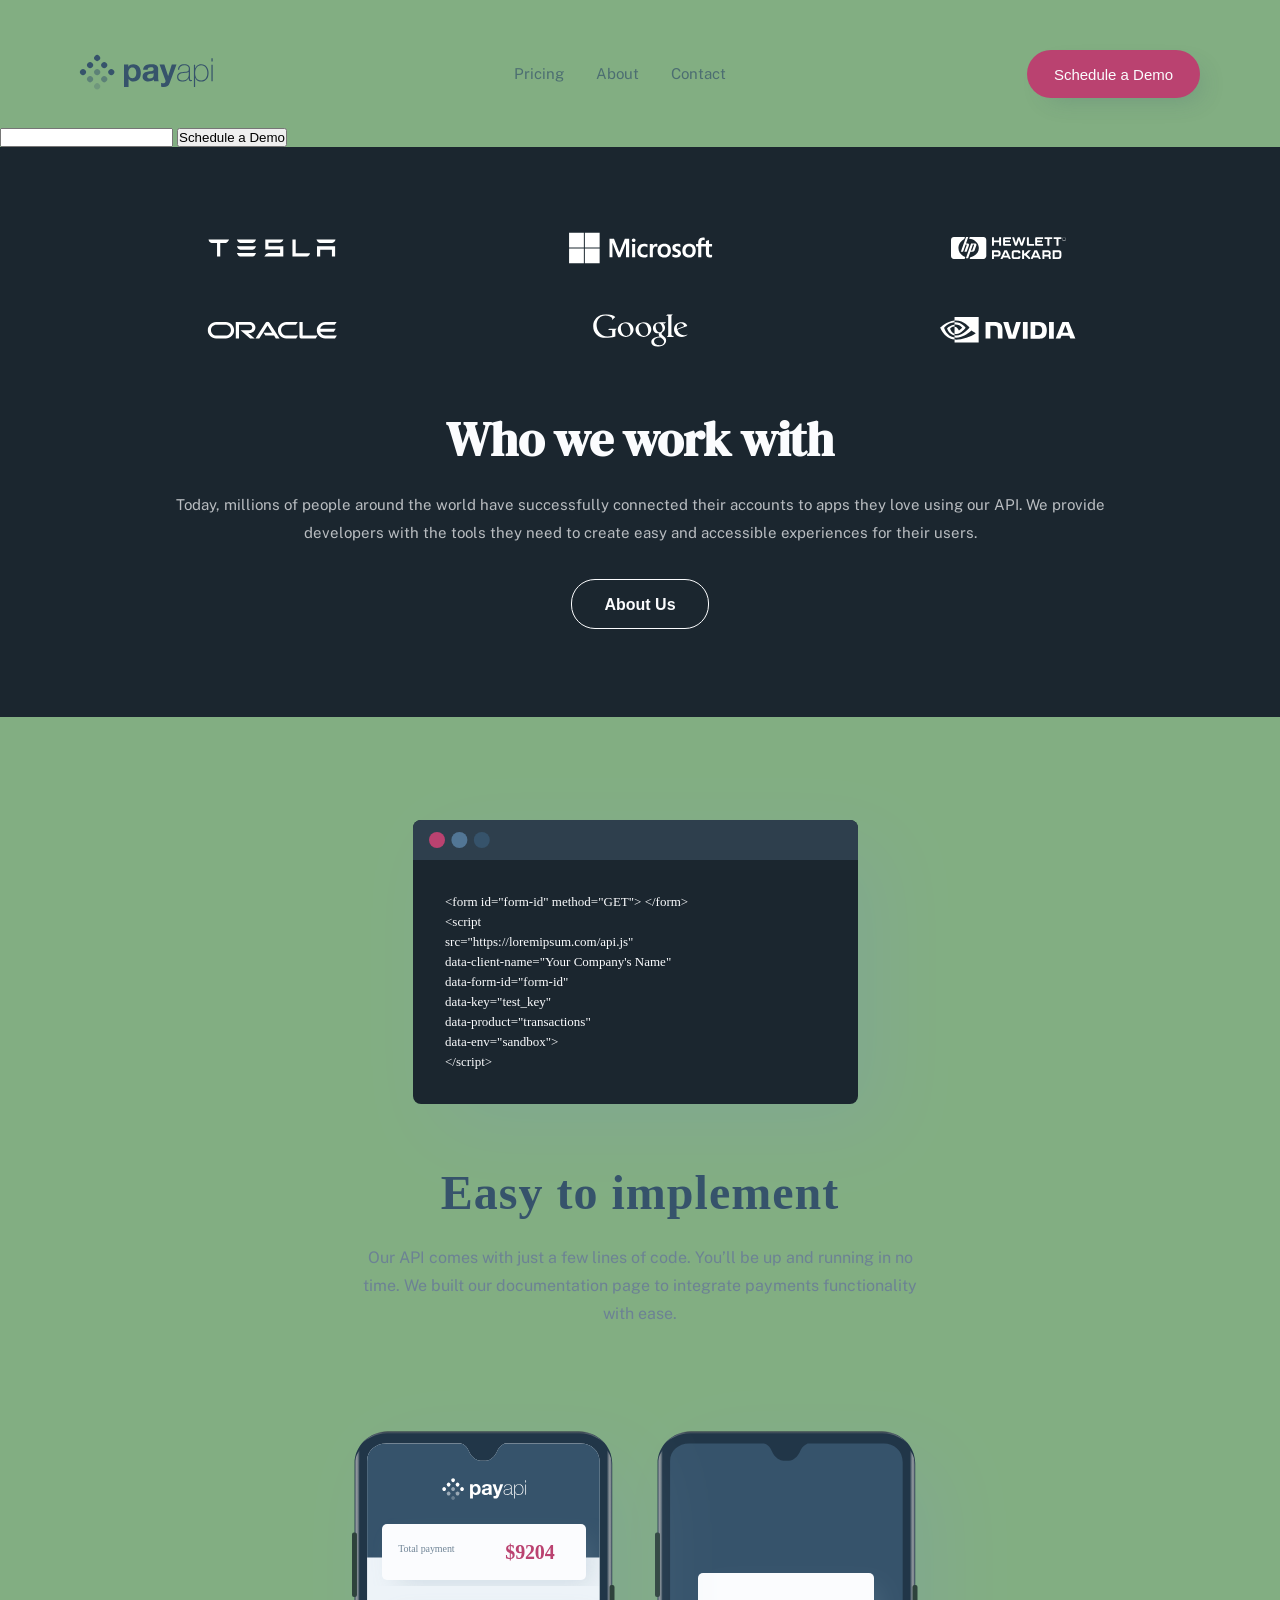
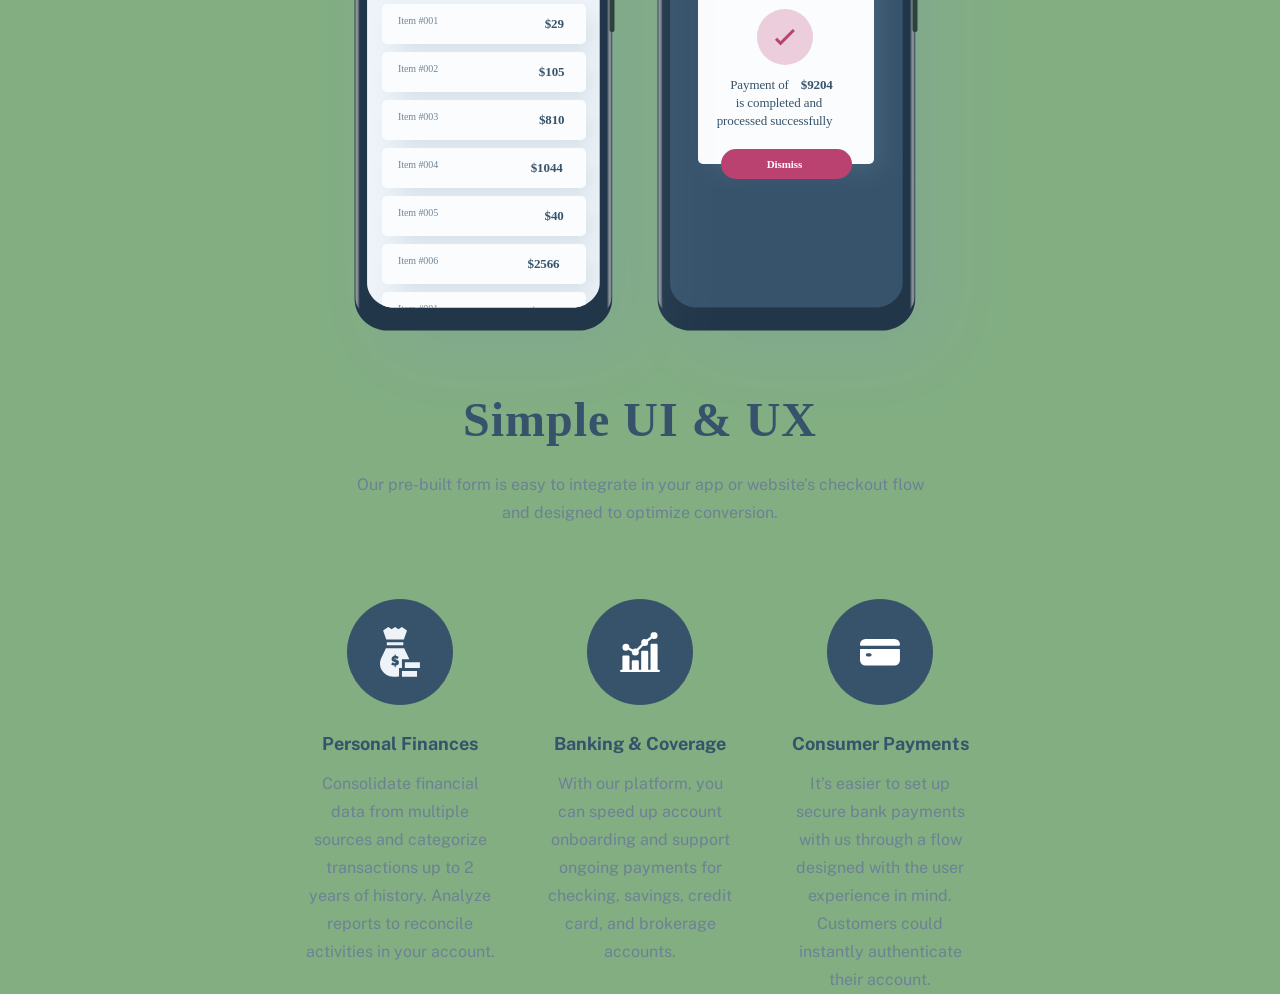
==== commit e5701957: "Merge pull request #10 from darkeris345/WIN-9 Finished Partners section in Homepage" ====
--- a/html/index.html
+++ b/html/index.html
@@ -1,224 +1,176 @@
 <!DOCTYPE html>
 <html lang="en">
-  <head>
-    <meta charset="UTF-8" />
-    <meta name="viewport" content="width=device-width, initial-scale=1.0" />
-    <title>Document</title>
-    <link rel="stylesheet" href="/css/style.css" />
-    <script defer src="/js/main.js"></script>
-    <link rel="preconnect" href="https://fonts.googleapis.com" />
-    <link rel="preconnect" href="https://fonts.gstatic.com" crossorigin />
-    <link
-      href="https://fonts.googleapis.com/css2?family=DM+Serif+Display&family=Public+Sans:wght@700&display=swap"
-      rel="stylesheet"
-    />
-  </head>
 
-  <body>
-    <header>
-      <!-- NAVBAR Section -->
-      <section>
-        <a href="/html/index.html">
-          <img src="/assets/shared/desktop/logo.svg" alt="logo" />
-        </a>
+<head>
+  <meta charset="UTF-8" />
+  <meta name="viewport" content="width=device-width, initial-scale=1.0" />
+  <title>Homepage</title>
+  <link rel="stylesheet" href="/css/style.css" />
+  <script defer src="/js/main.js"></script>
+</head>
 
-        <nav>
-          <div class="side-menu">
-            <ul>
-              <li><a href="/html/pricing.html">Pricing</a></li>
-              <li><a href="/html/about.html">About</a></li>
-              <li><a href="/html/contact.html">Contact</a></li>
-            </ul>
-          </div>
-        </nav>
-      </section>
+<body>
+  <header>
+    <!-- NAVBAR Section -->
+    <section class="nav">
+      <a href="/html/index.html">
+        <img class="logo" src="/assets/shared/desktop/logo.svg" alt="logo">
+      </a>
 
-      <section class="win__8">
-        <!-- Image Section -->
-        <div class="center__img">
-          <img src="/assets/home/desktop/illustration-phone-mockup2.svg" alt="">
+      <ul class="menu">
+        <li class="w-700"><a class="menuItem" href="/html/pricing.html">Pricing</a></li>
+        <li class="w-700"><a class="menuItem" href="/html/about.html">About</a></li>
+        <li class="w-700"><a class="menuItem" href="/html/contact.html">Contact</a></li>
+        <input class="mobile__btn" type="button" value="Schedule a Demo">
+      </ul>
+      <input class="bttn" type="button" value="Schedule a Demo">
+      <button class="hamburger">
+        <svg class="menuIcon" width="28" height="17" xmlns="http://www.w3.org/2000/svg">
+          <g fill="#36536B" fill-rule="evenodd">
+            <path d="M0 0h28v3H0zM0 7h28v3H0zM0 14h28v3H0z" />
+          </g>
+        </svg>
+        <svg class="closeIcon" width="22" height="23" xmlns="http://www.w3.org/2000/svg">
+          <path
+            d="M19.839.54L21.96 2.66 13.12 11.5l8.84 8.839-2.121 2.121-8.84-8.84-8.838 8.84L.04 20.34l8.838-8.84L.04 2.662 2.16.54 11 9.378 19.839.54z"
+            fill="#FBFCFE" fill-rule="evenodd" />
+        </svg>
+      </button>
+    </section>
+    <section>
+      <!-- Image Section -->
+      <div class="center__img">
+      </div>
+      <!-- Input and button Section -->
+      <div>
+        <input class="title_input" type="email" name="" id="" />
+        <input class="schedule_btn act__btn" type="submit" value="Schedule a Demo" />
+      </div>
+    </section>
+  </header>
+  <!-- MAIN PART -->
+  <main>
+    <section class="partners">
+      <!-- Section about partners with "About Us" button -->
+
+      <!-- Partners Logos Section -->
+      <div class="partners__reverse">
+        <div class="partners__logos ">
+          <svg class="logo__scale" xmlns="http://www.w3.org/2000/svg" width="107" height="16" viewBox="0 0 107 16"
+            fill="none">
+            <path fill-rule="evenodd" clip-rule="evenodd"
+              d="M2.75692 3.74634C1.35958 3.43124 0.302128 2.17086 0 0.910481L17.2591 0.871094V0.910481C16.9569 2.17086 15.9373 3.35247 14.5021 3.74634H10.1968L9.97023 3.82511V15.1292H7.28884V3.82511L7.06224 3.74634H2.75692ZM26.6535 3.73842H36.941C38.3889 3.46347 39.4558 2.128 39.7225 0.871094H23.8339C24.1388 2.128 25.2056 3.42419 26.6535 3.73842ZM103.239 3.73842H92.951C91.5412 3.42419 90.4744 2.128 90.1695 0.871094H106.02C105.715 2.128 104.686 3.46347 103.239 3.73842ZM90.5887 15.1292V6.52719H105.677V15.1292H103.01V9.39451H93.2558V15.1292H90.5887ZM82.4729 15.1292C83.8065 14.54 84.5304 13.5187 84.8353 12.3404H72.8331V0.910372H70.1279V15.1292H82.4729ZM59.6498 3.69914H50.1243L50.1624 6.52719H62.5075V15.1292H46.6952C47.3429 13.7544 48.6384 12.6939 50.1624 12.2618H59.8403V9.31595H47.4953V0.910372H62.5837C62.2789 2.128 61.0977 3.26708 59.6498 3.69914ZM36.941 9.35523H26.6535C25.2056 9.041 24.1388 7.74482 23.8339 6.48791H39.7225C39.4558 7.74482 38.3889 9.08028 36.941 9.35523ZM26.6535 15.1292H36.941C38.3889 14.8542 39.4558 13.5187 39.7225 12.2618H23.8339C24.1388 13.5187 25.2056 14.8542 26.6535 15.1292Z"
+              fill="white" />
+          </svg>
+          <svg class="logo__scale" xmlns="http://www.w3.org/2000/svg" width="121" height="26" viewBox="0 0 121 26"
+            fill="none">
+            <path fill-rule="evenodd" clip-rule="evenodd"
+              d="M13.3032 12.5806H0.975342V0H13.3032V12.5806ZM120.145 11.7932V9.67856H117.562V6.39111L117.475 6.41833L115.048 7.17299L115 7.18776V9.67867H111.17V8.29102C111.17 7.64488 111.312 7.15042 111.593 6.82067C111.871 6.49486 112.269 6.32923 112.776 6.32923C113.141 6.32923 113.519 6.41658 113.899 6.58885L113.994 6.63212V4.40513L113.949 4.38838C113.595 4.2588 113.112 4.19355 112.514 4.19355C111.761 4.19355 111.076 4.36023 110.479 4.69057C109.882 5.02137 109.412 5.49361 109.082 6.09404C108.754 6.69377 108.588 7.38643 108.588 8.15295V9.67856H106.789V11.7932H108.588V20.7017H111.17V11.7932H115V17.4544C115 19.786 116.082 20.9675 118.216 20.9675C118.567 20.9675 118.936 20.9258 119.312 20.844C119.696 20.76 119.957 20.6761 120.111 20.5866L120.145 20.5661V18.4319L120.04 18.5025C119.9 18.5975 119.725 18.675 119.521 18.7327C119.315 18.7915 119.144 18.8209 119.011 18.8209C118.511 18.8209 118.141 18.684 117.911 18.4138C117.679 18.1411 117.562 17.6644 117.562 16.9974V11.7932H120.145ZM101.022 18.8212C100.085 18.8212 99.3458 18.5053 98.825 17.883C98.3011 17.2576 98.0356 16.3659 98.0356 15.233C98.0356 14.0641 98.3011 13.1493 98.8253 12.5128C99.3464 11.8805 100.078 11.5596 101.001 11.5596C101.897 11.5596 102.609 11.8661 103.12 12.4711C103.633 13.0792 103.893 13.9867 103.893 15.1691C103.893 16.3662 103.649 17.2856 103.166 17.9007C102.686 18.5111 101.965 18.8212 101.022 18.8212ZM96.9156 10.9961C97.9283 9.94562 99.3487 9.41301 101.137 9.41301C102.821 9.41301 104.158 9.92247 105.107 10.9276C106.057 11.9322 106.538 13.3308 106.538 15.0837C106.538 16.8583 106.025 18.2984 105.013 19.3622C104.001 20.4272 102.609 20.9673 100.875 20.9673C99.2119 20.9673 97.8674 20.4548 96.8793 19.4431C95.8913 18.4317 95.3905 17.0435 95.3905 15.3176C95.3905 13.5005 95.9036 12.0466 96.9156 10.9961ZM91.2269 9.41301C90.0105 9.41301 89.0043 9.72927 88.2356 10.3528C87.4623 10.9801 87.07 11.8028 87.07 12.7984C87.07 13.3159 87.1547 13.7756 87.3213 14.1655C87.489 14.5566 87.7484 14.901 88.093 15.1901C88.4351 15.4768 88.9631 15.7771 89.6627 16.0827C90.2509 16.3287 90.6895 16.5368 90.9681 16.7008C91.2405 16.8615 91.4338 17.0231 91.5429 17.1805C91.649 17.3345 91.7028 17.5453 91.7028 17.8053C91.7028 18.5459 91.1572 18.9063 90.0345 18.9063C89.6181 18.9063 89.1431 18.8179 88.6227 18.6436C88.1061 18.472 87.6185 18.2207 87.177 17.8985L87.0698 17.8203V20.3475L87.1091 20.3662C87.4745 20.5376 87.9352 20.6822 88.4782 20.7959C89.0202 20.9098 89.5126 20.9677 89.9403 20.9677C91.2603 20.9677 92.3232 20.65 93.0989 20.0227C93.8794 19.3911 94.275 18.5489 94.275 17.519C94.275 16.7759 94.062 16.1388 93.6423 15.6249C93.2254 15.1152 92.5019 14.6472 91.4927 14.2336C90.6887 13.9056 90.1736 13.6333 89.9611 13.4243C89.7563 13.2224 89.6523 12.9368 89.6523 12.5752C89.6523 12.2546 89.7807 11.9978 90.0442 11.7898C90.3098 11.5808 90.6795 11.4745 91.1432 11.4745C91.5735 11.4745 92.0137 11.5436 92.4515 11.679C92.889 11.8144 93.2733 11.9957 93.594 12.2175L93.6995 12.2908V9.89351L93.659 9.87583C93.3631 9.74683 92.9729 9.63645 92.4989 9.54689C92.0271 9.4579 91.5991 9.41301 91.2269 9.41301ZM78.1409 17.883C78.6616 18.5053 79.4008 18.8212 80.3379 18.8212C81.281 18.8212 82.0018 18.5111 82.4814 17.9007C82.9643 17.2856 83.2093 16.3662 83.2093 15.1691C83.2093 13.9867 82.949 13.0792 82.4357 12.4711C81.925 11.8661 81.2122 11.5596 80.3172 11.5596C79.3939 11.5596 78.6621 11.8805 78.1415 12.5128C77.6171 13.1493 77.3518 14.0641 77.3518 15.233C77.3518 16.3662 77.6168 17.2576 78.1409 17.883ZM80.453 9.41301C78.6643 9.41301 77.2439 9.94562 76.2317 10.9961C75.2197 12.0466 74.7062 13.5005 74.7062 15.3176C74.7062 17.0442 75.2074 18.4317 76.1954 19.4431C77.1834 20.4548 78.5279 20.9673 80.1914 20.9673C81.9246 20.9673 83.317 20.4272 84.3293 19.3622C85.3412 18.2984 85.8542 16.8583 85.8542 15.0837C85.8542 13.3308 85.3729 11.9322 84.4232 10.9276C83.4731 9.92247 82.1372 9.41301 80.453 9.41301ZM70.7862 9.67856V11.5875H70.8134C71.0517 10.968 71.3634 10.4713 71.7947 10.1089C72.2861 9.6967 72.8597 9.48733 73.5008 9.48733C73.926 9.48733 74.2621 9.53909 74.4997 9.64168L74.541 9.65971V12.2738L74.4337 12.1948C74.3157 12.1083 74.1154 12.026 73.8389 11.9503C73.5596 11.8741 73.3017 11.8356 73.0719 11.8356C72.394 11.8356 71.8388 12.1335 71.4221 12.7214C71.0001 13.3163 70.7862 14.104 70.7862 15.0628V20.7015H68.2353V9.67856H70.7862ZM63.6671 9.41301C62.4968 9.41301 61.4529 9.66809 60.5651 10.1709C59.6753 10.6749 58.9873 11.3945 58.5191 12.3094C58.053 13.2221 57.8164 14.2883 57.8164 15.4773C57.8164 16.5188 58.0458 17.4745 58.4993 18.3169C58.953 19.1607 59.5952 19.8207 60.4082 20.2786C61.2199 20.7358 62.1582 20.9676 63.197 20.9676C64.4093 20.9676 65.4443 20.7213 66.2742 20.2354L66.3077 20.2159V17.8403L66.2005 17.9199C65.8246 18.1983 65.4045 18.4204 64.9525 18.5805C64.5016 18.7404 64.0906 18.8212 63.7301 18.8212C62.7292 18.8212 61.9256 18.5029 61.3424 17.8752C60.7579 17.2468 60.4615 16.3643 60.4615 15.2538C60.4615 14.1364 60.7706 13.2312 61.3797 12.5633C61.987 11.8974 62.792 11.5596 63.7722 11.5596C64.6107 11.5596 65.4277 11.8482 66.2007 12.4182L66.3077 12.4971V9.99412L66.2731 9.97435C65.9823 9.80883 65.5855 9.67216 65.093 9.56852C64.6026 9.46511 64.1229 9.41301 63.6671 9.41301ZM53.5086 9.67867H56.0595V20.7015H53.5086V9.67867ZM54.8102 4.98287C54.3903 4.98287 54.0241 5.12815 53.7233 5.41603C53.4212 5.70473 53.268 6.06822 53.268 6.49719C53.268 6.91942 53.4193 7.27628 53.7186 7.5573C54.0159 7.8375 54.3832 7.97952 54.8103 7.97952C55.2372 7.97952 55.6059 7.8375 55.9068 7.55776C56.2095 7.27628 56.3631 6.91953 56.3631 6.49719C56.3631 6.08322 56.2137 5.72346 55.9192 5.42766C55.625 5.13245 55.2517 4.98287 54.8102 4.98287ZM48.4454 20.7015V8.86539H48.3615L43.7415 20.7015H41.8952L37.202 8.86423H37.1181V20.7014H34.6716V5.3203H38.4214L42.8659 16.745L47.4457 5.3203H51.0488V20.7015H48.4454ZM14.1251 12.5806H26.453V0H14.1251V12.5806ZM13.3032 26H0.975342V13.4194H13.3032V26ZM14.1251 26H26.453V13.4194H14.1251V26Z"
+              fill="white" />
+          </svg>
+          <svg xmlns="http://www.w3.org/2000/svg" width="115" height="22" viewBox="0 0 115 22" fill="none">
+            <path fill-rule="evenodd" clip-rule="evenodd"
+              d="M32.3952 0H18.7614L18.1421 1.6469C23.5481 1.90327 27.8451 5.96744 27.8451 10.9429C27.8451 15.5676 24.1323 19.4046 19.2677 20.129L18.684 21.8963H32.3952C33.1634 21.8993 33.9011 21.5931 34.4455 21.0455C34.9898 20.4978 35.296 19.7537 35.2963 18.9775V2.90892C35.2963 1.28809 33.9969 0 32.3952 0ZM7.43342 10.9435C7.43342 15.0151 10.321 18.6087 14.3378 19.9148L13.6368 21.8963H2.89436C1.29573 21.8963 0 20.5722 0 18.9558V2.93126C-0.00101789 1.31471 1.29443 0.00301889 2.89436 0.000620767H13.9846L13.2891 1.95604C9.94133 3.75192 7.43342 7.36416 7.43342 10.9435ZM108.008 13.3558H101.673V21.9845H107.969C110.249 21.9845 110.403 19.759 110.403 18.5485V16.0108C110.403 14.4881 109.63 13.3558 108.008 13.3558ZM108.432 18.7832V16.3231C108.472 15.7774 108.086 15.1523 107.506 15.1523H103.642V20.1886H107.351C108.046 20.1886 108.432 19.5244 108.432 18.7832ZM98.9531 18.6305C99.4188 18.2381 99.7284 17.6509 99.7284 16.0835C99.7284 14.3205 98.5273 13.3409 97.1327 13.3409H91.4367V21.9994H93.3745V19.4524H96.7057C97.481 19.4524 97.8687 20.0793 97.8687 20.4319V21.9988H99.7284V20.1967C99.7284 19.6876 99.573 18.944 98.9531 18.6305ZM93.3739 17.6509H96.9379C97.6746 17.6509 97.8681 16.7495 97.8681 16.3194C97.8681 15.8873 97.6746 15.1436 96.7051 15.1436H93.3739V17.6509ZM86.0529 13.3577H83.5044L80.0676 20.7727V21.9826H81.6121L82.307 20.4214H87.2423L87.9458 21.9826H89.9548L86.0529 13.3577ZM84.7787 14.958L83.118 18.6267H86.432L84.7787 14.958ZM71.1087 21.9919V13.349H73.0827V16.595H73.9336L77.2992 13.349H79.93L75.7896 17.4163L79.2326 20.8578V21.9919H77.7624L74.0884 18.3933H73.0827V21.9919H71.1087ZM60.7422 19.9508V15.3894C60.7422 14.4155 61.7836 13.3626 62.7094 13.3626H67.4555C68.6904 13.4011 69.4222 14.6886 69.4222 15.4292V16.1691H67.4555C67.4156 15.7793 67.0691 15.1951 66.7607 15.1951H63.365C62.5939 15.1951 62.71 15.9748 62.71 15.9748V19.4052C62.71 20.0291 63.0953 20.1849 63.3269 20.1849H66.6833C67.4162 20.1849 67.4942 19.561 67.4942 19.1712H69.4228V19.9508C69.4228 21.2377 68.5362 21.9783 67.4561 21.9783H62.7487C61.2822 21.9783 60.7422 20.8472 60.7422 19.9508ZM55.9635 13.3409H53.4064L49.4154 22H51.5074L52.2053 20.4332H57.156L57.8619 22H59.8771L55.9635 13.3409ZM54.6844 14.9468L53.0188 18.6305H56.3119L54.6844 14.9468ZM47.203 13.354H40.9806V21.987H42.9515V19.5647H47.2024C48.3617 19.5647 49.6759 18.9011 49.6759 16.4789C49.6765 14.0182 48.2462 13.354 47.203 13.354ZM42.9515 17.7682H46.7392C47.5895 17.7682 47.5895 16.87 47.5895 16.4795C47.5895 16.0891 47.5895 15.1511 46.623 15.1511H42.9515V17.7682ZM40.9806 0.141535V8.77455H42.9515V5.33674H48.0914V8.77455H50.0624V0.141535H48.0914V3.54024H42.9515V0.141535H40.9806ZM53.4427 0.135948H60.0197V1.93679H54.0614V3.54024H59.0139V5.33922H54.0614V6.98177H60.0197V8.78076H53.3266C52.5525 8.78076 52.0886 8.15502 52.0886 7.64661V1.42714C52.0886 0.644357 52.5525 0.135948 53.4427 0.135948ZM75.9002 0.144639V7.48335C75.9002 8.14695 76.4028 8.77145 77.2912 8.77145H83.086V6.97556H77.8712V0.144639H75.9002ZM98.343 1.93493V8.78076H96.3702V1.93493H93.5256V0.134707H101.227V1.93493H98.343ZM107.469 8.78634V1.93121H110.355V0.12912H102.646V1.93121H105.494V8.78634H107.469ZM85.5073 0.139673H92.0794H92.08V1.93679H86.126V3.53962H91.0749V5.33736H86.126V6.97867H92.08V8.77641H85.3912C84.6171 8.77641 84.1538 8.1513 84.1538 7.64289V1.42963C84.1538 0.647461 84.6171 0.139673 85.5073 0.139673ZM70.5158 8.78945C69.934 8.78945 69.3724 7.90796 69.2557 7.47652L67.8027 2.94927L65.903 8.79007H64.7019C64.12 8.79007 63.6156 7.88871 63.4995 7.4579L61.1354 0.127257H63.1118L64.9347 6.04628L66.8725 0.166366H68.7322L70.67 6.04628L72.4916 0.127257H74.4693L71.6782 8.79007H70.5158V8.78945ZM113.025 0.0763544C113.535 0.0681472 114.026 0.272203 114.382 0.640632C114.755 1.01682 114.942 1.47246 114.942 2.00694C114.95 2.52317 114.748 3.01992 114.382 3.3807C114.008 3.75999 113.555 3.94994 113.025 3.94994C112.493 3.94994 112.042 3.76061 111.67 3.3807C111.3 3.00265 111.115 2.54515 111.115 2.00694C111.107 1.49298 111.31 0.998695 111.675 0.640632C112.048 0.265068 112.497 0.0763544 113.025 0.0763544ZM114.191 3.19323C113.887 3.51331 113.464 3.69098 113.025 3.68363C112.586 3.69144 112.163 3.51369 111.859 3.19323C111.546 2.88025 111.373 2.45129 111.381 2.00632C111.381 1.54571 111.541 1.15277 111.861 0.827483C112.183 0.500959 112.57 0.337077 113.026 0.337077C113.481 0.337077 113.87 0.500959 114.192 0.827483C114.512 1.15277 114.671 1.54571 114.671 2.00632C114.671 2.47065 114.512 2.86608 114.191 3.19323ZM15.0461 0L9.85222 14.6674V14.668H12.0457L14.5851 7.60848H15.2775C15.7385 7.60848 15.7385 7.94782 15.6619 8.3256L13.3919 14.668H15.6619C15.6619 14.668 17.624 9.3076 17.9705 8.17485C18.3164 7.04211 17.624 6.47574 16.2772 6.47574H14.9689L17.2775 0H15.0461ZM20.0814 6.4385H23.6719C24.7524 6.4385 25.8727 7.00727 25.2936 8.56164L23.6333 13.1869C23.3248 14.059 23.0542 14.6656 21.4325 14.6656H19.4024L17.1086 21.1852H14.9077L20.0814 6.4385ZM23.0542 8.14482C23.0542 8.14482 21.4325 12.656 21.3939 12.8836C21.3553 13.1112 21.1619 13.5281 20.7762 13.5281H19.8022L21.8959 7.57605H22.8613C23.2085 7.57605 23.1699 7.84152 23.0542 8.14482Z"
+              fill="white" />
+          </svg>
+          <svg class="logo__scale" mlns="http://www.w3.org/2000/svg" width="109" height="15" viewBox="0 0 109 15"
+            fill="none">
+            <path fill-rule="evenodd" clip-rule="evenodd"
+              d="M47.0247 9.2711H54.1314L50.3735 3.28146L43.4765 14.1109H40.3377L48.7266 1.10233C49.0913 0.576854 49.6992 0.259277 50.3735 0.259277C51.0256 0.259277 51.6335 0.565824 51.9873 1.08048L60.4094 14.1109H57.2706L55.7897 11.691H48.5943L47.0247 9.2711ZM79.6302 11.6908V0.390595H76.9666V12.7969C76.9666 13.1363 77.0991 13.4649 77.3533 13.7168C77.6075 13.9686 77.9501 14.1109 78.3259 14.1109H90.4729L92.0425 11.691H79.63L79.6302 11.6908ZM40.2492 5.03334C40.2492 7.5956 38.1492 9.66505 35.5627 9.66505L35.5629 9.66547H34.347L39.6966 14.1111H35.828L27.8768 7.24556L35.386 7.25638C36.6239 7.25638 37.6186 6.25994 37.6186 5.03375C37.6186 3.80736 36.6239 2.81072 35.386 2.81072H26.5725V14.1111H23.9097V0.390387H35.5627C38.1492 0.390387 40.2492 2.47087 40.2492 5.03334ZM7.51875 14.1109C3.69556 14.1111 0.592896 11.045 0.592896 7.25638C0.592896 3.46751 3.69556 0.390803 7.51875 0.390803H15.5685C19.3925 0.390803 22.4928 3.46751 22.4928 7.25638C22.4928 11.045 19.3925 14.1109 15.5682 14.1109H7.51875ZM19.8725 7.25617C19.8725 9.70896 17.8664 11.691 15.3895 11.691H15.3893H7.69667C5.22084 11.691 3.21367 9.70896 3.21367 7.25638C3.21367 4.80358 5.22084 2.81072 7.69688 2.81072H15.3895C17.8664 2.81072 19.8725 4.80358 19.8725 7.25617ZM65.969 14.1109C62.145 14.1109 59.0389 11.045 59.0389 7.25638C59.0389 3.46751 62.145 0.390803 65.969 0.390803H75.5299L73.9712 2.81072H66.1459C63.67 2.81072 61.6585 4.80358 61.6585 7.25638C61.6585 9.70896 63.67 11.691 66.1459 11.691H75.7507L74.1811 14.1109H65.969ZM94.2312 8.46071C94.7616 10.3333 96.497 11.691 98.5417 11.691H108.146L106.577 14.1107H98.3646C94.5404 14.1107 91.4346 11.0448 91.4346 7.25596C91.4346 3.4673 94.5404 0.390387 98.3646 0.390387H107.936L106.356 2.81072H98.5417C96.497 2.81072 94.7616 4.17925 94.2312 6.0408H107.185L105.615 8.46071H94.2312Z"
+              fill="white" />
+          </svg>
+          <svg class="logo__scale" xmlns="http://www.w3.org/2000/svg" width="79" height="27" viewBox="0 0 79 27"
+            fill="none">
+            <path fill-rule="evenodd" clip-rule="evenodd"
+              d="M15.8735 13.156H12.4196L13.5755 12.027H19.7359L18.8288 12.9196C18.6604 13.0716 18.5478 13.2446 18.5478 13.4968V18.4283C15.6729 19.2154 13.1841 19.6364 10.3811 19.6364C4.6002 19.6364 0 15.8928 0 9.67838C0 5.31251 3.44961 0 10.9965 0C14.4343 0 16.8395 1.05087 18.5005 2.15661L15.8744 4.74054V3.18322C14.4739 1.93399 12.9084 1.03716 10.218 1.03716C5.96632 1.03716 2.91882 4.28252 2.91882 8.90922C2.91882 13.6265 6.28801 18.4568 12.0206 18.4568C13.435 18.4568 14.7958 18.2699 15.8735 17.9292V13.156ZM27.4764 6.54545C23.2049 6.54545 20.5583 9.56428 20.5583 12.7686C20.5583 15.5344 22.6904 18.8182 27.0104 18.8182C31.1659 18.8182 33.7155 15.7934 33.7155 12.533C33.7155 9.49595 31.2239 6.54658 27.4764 6.54658V6.54545ZM26.7677 7.42557C29.7793 7.42557 31.1205 11.2204 31.1205 13.927C31.1205 17.9523 27.9983 18.0319 27.625 18.0319C26.1962 18.0319 25.1977 17.1967 24.4502 16.1013C23.7922 15.0918 23.149 13.2162 23.149 11.3836C23.149 9.55805 23.7668 8.66672 24.7391 8.01096C25.5341 7.5194 26.2786 7.42557 26.7667 7.42557H26.7677ZM55.4381 6.54545C51.8331 6.54545 49.8829 8.91441 49.8829 11.5594C49.8829 13.573 51.2727 15.8447 54.1399 15.8447H54.8653C54.8653 15.8447 54.6677 16.3428 54.6667 16.824C54.6667 17.5337 54.9123 17.9323 55.4339 18.5457C50.5003 18.8577 48.5175 20.9231 48.5175 23.1429C48.5175 25.0869 50.3109 27 54.0797 27C58.5415 27 60.8524 24.4289 60.8524 21.9057C60.8524 20.1269 59.9986 19.1518 57.8364 17.4702C57.2006 16.9573 57.0774 16.6306 57.0774 16.2467C57.0774 15.707 57.3827 15.3464 57.5038 15.2034L57.5104 15.1955C57.6454 15.0477 57.8455 14.8861 58.0042 14.758C58.0862 14.6918 58.1571 14.6345 58.2022 14.5927C58.9287 13.9539 59.9548 13.0086 59.9548 11.1218C59.9548 9.8273 59.436 8.71368 58.2542 7.67092H59.697L60.7811 6.54567H55.4381V6.54545ZM54.4437 7.38728C55.0978 7.38728 55.6438 7.62735 56.2206 8.12546C56.8603 8.72405 57.8825 10.3326 57.8825 12.323C57.8825 14.4709 56.2747 15.0589 55.4045 15.0589C54.9786 15.0589 54.4682 14.9351 54.0361 14.6285C53.0763 13.9824 52.1235 12.2627 52.1235 10.2163C52.1235 8.36976 53.1832 7.38728 54.4437 7.38728ZM56.3439 19.3844C56.3439 19.3844 56.1462 19.3611 55.8712 19.3611C52.1694 19.4149 50.8203 20.864 50.8203 22.5477C50.8203 24.5803 52.789 25.825 55.3647 25.825C57.7112 25.825 59.1601 24.5538 59.1601 22.9326C59.1601 21.7533 58.502 21.0913 57.4464 20.2251C56.993 19.8656 56.3439 19.3844 56.3439 19.3844ZM66.6335 18.8182H61.3979L62.3573 17.8739C62.5146 17.7131 62.5879 17.5566 62.5879 17.3267V1.14766H60.8524L62.0145 0H66.4793L65.535 0.932605C65.4294 1.03279 65.285 1.19035 65.285 1.49802V17.117C65.285 17.4513 65.5252 17.7963 65.9295 17.8452L67.4311 18.0305L66.6335 18.8182ZM67.4311 12.4381C67.4311 8.65346 70.5744 6.54545 73.5333 6.54545H73.5344C76.6732 6.54545 78.0392 8.17118 78.5236 9.78558L70.1368 12.9542C70.9376 15.8975 73.2266 17.4986 75.6007 17.4986C76.8501 17.4986 77.7906 17.1417 78.9437 16.5981C78.3328 17.362 77.496 17.9698 76.6264 18.3441C75.8158 18.6918 74.9506 18.8182 73.8999 18.8182C69.6863 18.8182 67.4311 15.5638 67.4311 12.4381ZM75.7207 9.58763C75.7207 8.63204 74.5731 7.4113 72.9855 7.4113C71.936 7.4113 69.8085 8.1466 69.8085 10.8971C69.8085 11.5529 69.948 12.1597 69.948 12.1597L75.1032 10.2108C75.5135 10.0598 75.7207 9.89664 75.7207 9.58763ZM42.2784 6.54545C38.0068 6.54545 35.3602 9.56428 35.3602 12.7686C35.3602 15.5344 37.4924 18.8182 41.8123 18.8182C45.9678 18.8182 48.5175 15.7934 48.5175 12.533C48.5175 9.49595 46.0258 6.54658 42.2784 6.54658V6.54545ZM41.5697 7.42557C44.5813 7.42557 45.9224 11.2204 45.9224 13.927C45.9224 17.9523 42.8002 18.0319 42.4269 18.0319C40.9982 18.0319 39.9996 17.1967 39.2521 16.1013C38.5942 15.0918 37.951 13.2162 37.951 11.3836C37.951 9.55805 38.5687 8.66672 39.541 8.01096C40.3361 7.5194 41.0805 7.42557 41.5686 7.42557H41.5697Z"
+              fill="white" />
+          </svg>
+          <svg class="logo__scale" xmlns="http://www.w3.org/2000/svg" width="114" height="23" viewBox="0 0 114 23"
+            fill="none">
+            <path fill-rule="evenodd" clip-rule="evenodd"
+              d="M12.4437 0.272949V3.13772L13.0103 3.10221C20.2932 2.85361 25.0501 9.09219 25.0501 9.09219C25.0501 9.09219 19.5968 15.7451 13.9192 15.7451C13.4234 15.7451 12.9394 15.6977 12.4555 15.6149V17.3906C12.8568 17.4379 13.2699 17.4734 13.6713 17.4734C18.9594 17.4734 22.7838 14.7626 26.4902 11.5663C26.7672 11.7907 27.4311 12.1572 28.1241 12.5399C28.9668 13.0052 29.8525 13.4942 30.1376 13.78C26.62 16.7395 18.4164 19.1189 13.7657 19.1189C13.3172 19.1189 12.8922 19.0952 12.4673 19.0479V21.5457H32.5573V0.272949H12.4437ZM12.4437 6.61807V4.70125L12.4555 4.70033V4.69959C12.6404 4.688 12.8253 4.67665 13.0103 4.67665C18.2511 4.51092 21.686 9.19873 21.686 9.19873C21.686 9.19873 17.9797 14.3601 14.0018 14.3601C13.4706 14.3601 12.9512 14.2772 12.4555 14.1115V8.28722C14.3781 8.52127 14.8568 9.33247 15.9209 11.1358C15.987 11.2478 16.0553 11.3637 16.1265 11.4835L18.8531 9.1869C18.8531 9.1869 16.8583 6.57072 13.506 6.57072C13.1519 6.55888 12.7978 6.58256 12.4437 6.61807ZM12.4437 6.61807V8.27538H12.4319C10.3898 8.02678 8.78451 9.94452 8.78451 9.94452C8.78451 9.94452 9.6934 13.1763 12.4437 14.1115V15.6267C7.55692 14.7507 6.19948 9.64857 6.19948 9.64857C6.19948 9.64857 8.54843 7.04423 12.4437 6.61807ZM12.4555 4.69959L12.4437 4.70033V4.70125C6.6559 5.15599 3.7679 9.43549 3.7679 9.43549C3.7679 9.43549 5.97521 16.5856 12.4437 17.3906V19.0479C3.62626 18.2192 0.48645 9.10403 0.48645 9.10403C0.48645 9.10403 6.03423 3.65859 12.4555 3.13772V4.69959ZM38.3136 4.36386V18.2612H42.3034V7.47046L45.4145 7.48222C46.4357 7.48222 47.1481 7.72934 47.635 8.24711C48.2643 8.90608 48.5137 9.97692 48.5137 11.9185V18.2612H52.3847V10.5888C52.3847 5.10521 48.858 4.36386 45.4145 4.36386H38.3136ZM69.4244 4.38739V18.2729H73.3785V4.38739H69.4244ZM75.8009 18.2729V4.38739H81.3462C84.5048 4.38739 86.6184 4.76395 88.0671 6.70557C88.8864 7.78818 89.3495 9.52976 89.3495 11.4831C89.3495 13.6131 88.8033 15.5664 87.9483 16.449C86.749 17.7081 85.6328 18.2729 82.213 18.2729H75.8009ZM79.7194 7.39985H81.4175C83.8873 7.39985 85.4785 8.49422 85.4785 11.3419C85.4785 14.1897 83.8873 15.2958 81.4175 15.2958H79.7194V7.39985ZM60.4236 15.3899L63.7247 4.38739H67.762L63.2022 18.2729H57.5026L52.9903 4.38739H57.2651L60.4236 15.3899ZM91.2019 18.2729H95.1561V4.38739H91.2019V18.2729ZM96.771 18.2612L102.293 4.38739H107.577L113.146 18.2494H108.907L108.075 15.8018H101.544L100.666 18.2612H96.771ZM104.857 6.91739L107.256 13.413H102.388L104.857 6.91739Z"
+              fill="white" />
+          </svg>
         </div>
-        <!-- Input and button Section -->
-        <div class="head__desktop">
-          <div class="head__text">
-            <p class="title__txt">
-              Start building with our APIs for absolutely free.
-            </p>
-            <form class="btns">
-                <input
-                  class="title_input"
-                  type="email"
-                  name=""
-                  id=""
-                  placeholder="Enter email address"
-                />
-                <button class="bttn" type ="submit">Schedule a Demo</button>
-            </form>
-            <p class="p__questions">
-              Have any questions?
-              <a class="contact" href="about.html">Contact Us</a>
-            </p>
-          </div>
+        <div class="ref__text">
+          <h2 class="sec__title">Who we work with</h2>
+          <p class="p__text p__description">Today, millions of people around the world have successfully
+            connected their accounts to apps they love using our API. We provide developers with the tools
+            they need to create easy and accessible experiences for their users.</p>
+          <button class="partners__button ref__btn" type="button">About Us</button>
         </div>
-      </section>
-    </header>
-    <!-- MAIN PART -->
-    <main>
-      <section class="partners">
-        <!-- Section about partners with "About Us" button -->
+      </div>
+    </section>
 
-        <!-- Partners Logos Section -->
-        <div>
-          <div>
-            <svg
-              xmlns="http://www.w3.org/2000/svg"
-              width="107"
-              height="16"
-              viewBox="0 0 107 16"
-              fill="none"
-            >
-              <path
-                fill-rule="evenodd"
-                clip-rule="evenodd"
-                d="M2.75692 3.74634C1.35958 3.43124 0.302128 2.17086 0 0.910481L17.2591 0.871094V0.910481C16.9569 2.17086 15.9373 3.35247 14.5021 3.74634H10.1968L9.97023 3.82511V15.1292H7.28884V3.82511L7.06224 3.74634H2.75692ZM26.6535 3.73842H36.941C38.3889 3.46347 39.4558 2.128 39.7225 0.871094H23.8339C24.1388 2.128 25.2056 3.42419 26.6535 3.73842ZM103.239 3.73842H92.951C91.5412 3.42419 90.4744 2.128 90.1695 0.871094H106.02C105.715 2.128 104.686 3.46347 103.239 3.73842ZM90.5887 15.1292V6.52719H105.677V15.1292H103.01V9.39451H93.2558V15.1292H90.5887ZM82.4729 15.1292C83.8065 14.54 84.5304 13.5187 84.8353 12.3404H72.8331V0.910372H70.1279V15.1292H82.4729ZM59.6498 3.69914H50.1243L50.1624 6.52719H62.5075V15.1292H46.6952C47.3429 13.7544 48.6384 12.6939 50.1624 12.2618H59.8403V9.31595H47.4953V0.910372H62.5837C62.2789 2.128 61.0977 3.26708 59.6498 3.69914ZM36.941 9.35523H26.6535C25.2056 9.041 24.1388 7.74482 23.8339 6.48791H39.7225C39.4558 7.74482 38.3889 9.08028 36.941 9.35523ZM26.6535 15.1292H36.941C38.3889 14.8542 39.4558 13.5187 39.7225 12.2618H23.8339C24.1388 13.5187 25.2056 14.8542 26.6535 15.1292Z"
-                fill="white"
-              />
-            </svg>
-            <svg
-              xmlns="http://www.w3.org/2000/svg"
-              width="121"
-              height="26"
-              viewBox="0 0 121 26"
-              fill="none"
-            >
-              <path
-                fill-rule="evenodd"
-                clip-rule="evenodd"
-                d="M13.3032 12.5806H0.975342V0H13.3032V12.5806ZM120.145 11.7932V9.67856H117.562V6.39111L117.475 6.41833L115.048 7.17299L115 7.18776V9.67867H111.17V8.29102C111.17 7.64488 111.312 7.15042 111.593 6.82067C111.871 6.49486 112.269 6.32923 112.776 6.32923C113.141 6.32923 113.519 6.41658 113.899 6.58885L113.994 6.63212V4.40513L113.949 4.38838C113.595 4.2588 113.112 4.19355 112.514 4.19355C111.761 4.19355 111.076 4.36023 110.479 4.69057C109.882 5.02137 109.412 5.49361 109.082 6.09404C108.754 6.69377 108.588 7.38643 108.588 8.15295V9.67856H106.789V11.7932H108.588V20.7017H111.17V11.7932H115V17.4544C115 19.786 116.082 20.9675 118.216 20.9675C118.567 20.9675 118.936 20.9258 119.312 20.844C119.696 20.76 119.957 20.6761 120.111 20.5866L120.145 20.5661V18.4319L120.04 18.5025C119.9 18.5975 119.725 18.675 119.521 18.7327C119.315 18.7915 119.144 18.8209 119.011 18.8209C118.511 18.8209 118.141 18.684 117.911 18.4138C117.679 18.1411 117.562 17.6644 117.562 16.9974V11.7932H120.145ZM101.022 18.8212C100.085 18.8212 99.3458 18.5053 98.825 17.883C98.3011 17.2576 98.0356 16.3659 98.0356 15.233C98.0356 14.0641 98.3011 13.1493 98.8253 12.5128C99.3464 11.8805 100.078 11.5596 101.001 11.5596C101.897 11.5596 102.609 11.8661 103.12 12.4711C103.633 13.0792 103.893 13.9867 103.893 15.1691C103.893 16.3662 103.649 17.2856 103.166 17.9007C102.686 18.5111 101.965 18.8212 101.022 18.8212ZM96.9156 10.9961C97.9283 9.94562 99.3487 9.41301 101.137 9.41301C102.821 9.41301 104.158 9.92247 105.107 10.9276C106.057 11.9322 106.538 13.3308 106.538 15.0837C106.538 16.8583 106.025 18.2984 105.013 19.3622C104.001 20.4272 102.609 20.9673 100.875 20.9673C99.2119 20.9673 97.8674 20.4548 96.8793 19.4431C95.8913 18.4317 95.3905 17.0435 95.3905 15.3176C95.3905 13.5005 95.9036 12.0466 96.9156 10.9961ZM91.2269 9.41301C90.0105 9.41301 89.0043 9.72927 88.2356 10.3528C87.4623 10.9801 87.07 11.8028 87.07 12.7984C87.07 13.3159 87.1547 13.7756 87.3213 14.1655C87.489 14.5566 87.7484 14.901 88.093 15.1901C88.4351 15.4768 88.9631 15.7771 89.6627 16.0827C90.2509 16.3287 90.6895 16.5368 90.9681 16.7008C91.2405 16.8615 91.4338 17.0231 91.5429 17.1805C91.649 17.3345 91.7028 17.5453 91.7028 17.8053C91.7028 18.5459 91.1572 18.9063 90.0345 18.9063C89.6181 18.9063 89.1431 18.8179 88.6227 18.6436C88.1061 18.472 87.6185 18.2207 87.177 17.8985L87.0698 17.8203V20.3475L87.1091 20.3662C87.4745 20.5376 87.9352 20.6822 88.4782 20.7959C89.0202 20.9098 89.5126 20.9677 89.9403 20.9677C91.2603 20.9677 92.3232 20.65 93.0989 20.0227C93.8794 19.3911 94.275 18.5489 94.275 17.519C94.275 16.7759 94.062 16.1388 93.6423 15.6249C93.2254 15.1152 92.5019 14.6472 91.4927 14.2336C90.6887 13.9056 90.1736 13.6333 89.9611 13.4243C89.7563 13.2224 89.6523 12.9368 89.6523 12.5752C89.6523 12.2546 89.7807 11.9978 90.0442 11.7898C90.3098 11.5808 90.6795 11.4745 91.1432 11.4745C91.5735 11.4745 92.0137 11.5436 92.4515 11.679C92.889 11.8144 93.2733 11.9957 93.594 12.2175L93.6995 12.2908V9.89351L93.659 9.87583C93.3631 9.74683 92.9729 9.63645 92.4989 9.54689C92.0271 9.4579 91.5991 9.41301 91.2269 9.41301ZM78.1409 17.883C78.6616 18.5053 79.4008 18.8212 80.3379 18.8212C81.281 18.8212 82.0018 18.5111 82.4814 17.9007C82.9643 17.2856 83.2093 16.3662 83.2093 15.1691C83.2093 13.9867 82.949 13.0792 82.4357 12.4711C81.925 11.8661 81.2122 11.5596 80.3172 11.5596C79.3939 11.5596 78.6621 11.8805 78.1415 12.5128C77.6171 13.1493 77.3518 14.0641 77.3518 15.233C77.3518 16.3662 77.6168 17.2576 78.1409 17.883ZM80.453 9.41301C78.6643 9.41301 77.2439 9.94562 76.2317 10.9961C75.2197 12.0466 74.7062 13.5005 74.7062 15.3176C74.7062 17.0442 75.2074 18.4317 76.1954 19.4431C77.1834 20.4548 78.5279 20.9673 80.1914 20.9673C81.9246 20.9673 83.317 20.4272 84.3293 19.3622C85.3412 18.2984 85.8542 16.8583 85.8542 15.0837C85.8542 13.3308 85.3729 11.9322 84.4232 10.9276C83.4731 9.92247 82.1372 9.41301 80.453 9.41301ZM70.7862 9.67856V11.5875H70.8134C71.0517 10.968 71.3634 10.4713 71.7947 10.1089C72.2861 9.6967 72.8597 9.48733 73.5008 9.48733C73.926 9.48733 74.2621 9.53909 74.4997 9.64168L74.541 9.65971V12.2738L74.4337 12.1948C74.3157 12.1083 74.1154 12.026 73.8389 11.9503C73.5596 11.8741 73.3017 11.8356 73.0719 11.8356C72.394 11.8356 71.8388 12.1335 71.4221 12.7214C71.0001 13.3163 70.7862 14.104 70.7862 15.0628V20.7015H68.2353V9.67856H70.7862ZM63.6671 9.41301C62.4968 9.41301 61.4529 9.66809 60.5651 10.1709C59.6753 10.6749 58.9873 11.3945 58.5191 12.3094C58.053 13.2221 57.8164 14.2883 57.8164 15.4773C57.8164 16.5188 58.0458 17.4745 58.4993 18.3169C58.953 19.1607 59.5952 19.8207 60.4082 20.2786C61.2199 20.7358 62.1582 20.9676 63.197 20.9676C64.4093 20.9676 65.4443 20.7213 66.2742 20.2354L66.3077 20.2159V17.8403L66.2005 17.9199C65.8246 18.1983 65.4045 18.4204 64.9525 18.5805C64.5016 18.7404 64.0906 18.8212 63.7301 18.8212C62.7292 18.8212 61.9256 18.5029 61.3424 17.8752C60.7579 17.2468 60.4615 16.3643 60.4615 15.2538C60.4615 14.1364 60.7706 13.2312 61.3797 12.5633C61.987 11.8974 62.792 11.5596 63.7722 11.5596C64.6107 11.5596 65.4277 11.8482 66.2007 12.4182L66.3077 12.4971V9.99412L66.2731 9.97435C65.9823 9.80883 65.5855 9.67216 65.093 9.56852C64.6026 9.46511 64.1229 9.41301 63.6671 9.41301ZM53.5086 9.67867H56.0595V20.7015H53.5086V9.67867ZM54.8102 4.98287C54.3903 4.98287 54.0241 5.12815 53.7233 5.41603C53.4212 5.70473 53.268 6.06822 53.268 6.49719C53.268 6.91942 53.4193 7.27628 53.7186 7.5573C54.0159 7.8375 54.3832 7.97952 54.8103 7.97952C55.2372 7.97952 55.6059 7.8375 55.9068 7.55776C56.2095 7.27628 56.3631 6.91953 56.3631 6.49719C56.3631 6.08322 56.2137 5.72346 55.9192 5.42766C55.625 5.13245 55.2517 4.98287 54.8102 4.98287ZM48.4454 20.7015V8.86539H48.3615L43.7415 20.7015H41.8952L37.202 8.86423H37.1181V20.7014H34.6716V5.3203H38.4214L42.8659 16.745L47.4457 5.3203H51.0488V20.7015H48.4454ZM14.1251 12.5806H26.453V0H14.1251V12.5806ZM13.3032 26H0.975342V13.4194H13.3032V26ZM14.1251 26H26.453V13.4194H14.1251V26Z"
-                fill="white"
-              />
-            </svg>
-            <svg
-              xmlns="http://www.w3.org/2000/svg"
-              width="115"
-              height="22"
-              viewBox="0 0 115 22"
-              fill="none"
-            >
-              <path
-                fill-rule="evenodd"
-                clip-rule="evenodd"
-                d="M32.3952 0H18.7614L18.1421 1.6469C23.5481 1.90327 27.8451 5.96744 27.8451 10.9429C27.8451 15.5676 24.1323 19.4046 19.2677 20.129L18.684 21.8963H32.3952C33.1634 21.8993 33.9011 21.5931 34.4455 21.0455C34.9898 20.4978 35.296 19.7537 35.2963 18.9775V2.90892C35.2963 1.28809 33.9969 0 32.3952 0ZM7.43342 10.9435C7.43342 15.0151 10.321 18.6087 14.3378 19.9148L13.6368 21.8963H2.89436C1.29573 21.8963 0 20.5722 0 18.9558V2.93126C-0.00101789 1.31471 1.29443 0.00301889 2.89436 0.000620767H13.9846L13.2891 1.95604C9.94133 3.75192 7.43342 7.36416 7.43342 10.9435ZM108.008 13.3558H101.673V21.9845H107.969C110.249 21.9845 110.403 19.759 110.403 18.5485V16.0108C110.403 14.4881 109.63 13.3558 108.008 13.3558ZM108.432 18.7832V16.3231C108.472 15.7774 108.086 15.1523 107.506 15.1523H103.642V20.1886H107.351C108.046 20.1886 108.432 19.5244 108.432 18.7832ZM98.9531 18.6305C99.4188 18.2381 99.7284 17.6509 99.7284 16.0835C99.7284 14.3205 98.5273 13.3409 97.1327 13.3409H91.4367V21.9994H93.3745V19.4524H96.7057C97.481 19.4524 97.8687 20.0793 97.8687 20.4319V21.9988H99.7284V20.1967C99.7284 19.6876 99.573 18.944 98.9531 18.6305ZM93.3739 17.6509H96.9379C97.6746 17.6509 97.8681 16.7495 97.8681 16.3194C97.8681 15.8873 97.6746 15.1436 96.7051 15.1436H93.3739V17.6509ZM86.0529 13.3577H83.5044L80.0676 20.7727V21.9826H81.6121L82.307 20.4214H87.2423L87.9458 21.9826H89.9548L86.0529 13.3577ZM84.7787 14.958L83.118 18.6267H86.432L84.7787 14.958ZM71.1087 21.9919V13.349H73.0827V16.595H73.9336L77.2992 13.349H79.93L75.7896 17.4163L79.2326 20.8578V21.9919H77.7624L74.0884 18.3933H73.0827V21.9919H71.1087ZM60.7422 19.9508V15.3894C60.7422 14.4155 61.7836 13.3626 62.7094 13.3626H67.4555C68.6904 13.4011 69.4222 14.6886 69.4222 15.4292V16.1691H67.4555C67.4156 15.7793 67.0691 15.1951 66.7607 15.1951H63.365C62.5939 15.1951 62.71 15.9748 62.71 15.9748V19.4052C62.71 20.0291 63.0953 20.1849 63.3269 20.1849H66.6833C67.4162 20.1849 67.4942 19.561 67.4942 19.1712H69.4228V19.9508C69.4228 21.2377 68.5362 21.9783 67.4561 21.9783H62.7487C61.2822 21.9783 60.7422 20.8472 60.7422 19.9508ZM55.9635 13.3409H53.4064L49.4154 22H51.5074L52.2053 20.4332H57.156L57.8619 22H59.8771L55.9635 13.3409ZM54.6844 14.9468L53.0188 18.6305H56.3119L54.6844 14.9468ZM47.203 13.354H40.9806V21.987H42.9515V19.5647H47.2024C48.3617 19.5647 49.6759 18.9011 49.6759 16.4789C49.6765 14.0182 48.2462 13.354 47.203 13.354ZM42.9515 17.7682H46.7392C47.5895 17.7682 47.5895 16.87 47.5895 16.4795C47.5895 16.0891 47.5895 15.1511 46.623 15.1511H42.9515V17.7682ZM40.9806 0.141535V8.77455H42.9515V5.33674H48.0914V8.77455H50.0624V0.141535H48.0914V3.54024H42.9515V0.141535H40.9806ZM53.4427 0.135948H60.0197V1.93679H54.0614V3.54024H59.0139V5.33922H54.0614V6.98177H60.0197V8.78076H53.3266C52.5525 8.78076 52.0886 8.15502 52.0886 7.64661V1.42714C52.0886 0.644357 52.5525 0.135948 53.4427 0.135948ZM75.9002 0.144639V7.48335C75.9002 8.14695 76.4028 8.77145 77.2912 8.77145H83.086V6.97556H77.8712V0.144639H75.9002ZM98.343 1.93493V8.78076H96.3702V1.93493H93.5256V0.134707H101.227V1.93493H98.343ZM107.469 8.78634V1.93121H110.355V0.12912H102.646V1.93121H105.494V8.78634H107.469ZM85.5073 0.139673H92.0794H92.08V1.93679H86.126V3.53962H91.0749V5.33736H86.126V6.97867H92.08V8.77641H85.3912C84.6171 8.77641 84.1538 8.1513 84.1538 7.64289V1.42963C84.1538 0.647461 84.6171 0.139673 85.5073 0.139673ZM70.5158 8.78945C69.934 8.78945 69.3724 7.90796 69.2557 7.47652L67.8027 2.94927L65.903 8.79007H64.7019C64.12 8.79007 63.6156 7.88871 63.4995 7.4579L61.1354 0.127257H63.1118L64.9347 6.04628L66.8725 0.166366H68.7322L70.67 6.04628L72.4916 0.127257H74.4693L71.6782 8.79007H70.5158V8.78945ZM113.025 0.0763544C113.535 0.0681472 114.026 0.272203 114.382 0.640632C114.755 1.01682 114.942 1.47246 114.942 2.00694C114.95 2.52317 114.748 3.01992 114.382 3.3807C114.008 3.75999 113.555 3.94994 113.025 3.94994C112.493 3.94994 112.042 3.76061 111.67 3.3807C111.3 3.00265 111.115 2.54515 111.115 2.00694C111.107 1.49298 111.31 0.998695 111.675 0.640632C112.048 0.265068 112.497 0.0763544 113.025 0.0763544ZM114.191 3.19323C113.887 3.51331 113.464 3.69098 113.025 3.68363C112.586 3.69144 112.163 3.51369 111.859 3.19323C111.546 2.88025 111.373 2.45129 111.381 2.00632C111.381 1.54571 111.541 1.15277 111.861 0.827483C112.183 0.500959 112.57 0.337077 113.026 0.337077C113.481 0.337077 113.87 0.500959 114.192 0.827483C114.512 1.15277 114.671 1.54571 114.671 2.00632C114.671 2.47065 114.512 2.86608 114.191 3.19323ZM15.0461 0L9.85222 14.6674V14.668H12.0457L14.5851 7.60848H15.2775C15.7385 7.60848 15.7385 7.94782 15.6619 8.3256L13.3919 14.668H15.6619C15.6619 14.668 17.624 9.3076 17.9705 8.17485C18.3164 7.04211 17.624 6.47574 16.2772 6.47574H14.9689L17.2775 0H15.0461ZM20.0814 6.4385H23.6719C24.7524 6.4385 25.8727 7.00727 25.2936 8.56164L23.6333 13.1869C23.3248 14.059 23.0542 14.6656 21.4325 14.6656H19.4024L17.1086 21.1852H14.9077L20.0814 6.4385ZM23.0542 8.14482C23.0542 8.14482 21.4325 12.656 21.3939 12.8836C21.3553 13.1112 21.1619 13.5281 20.7762 13.5281H19.8022L21.8959 7.57605H22.8613C23.2085 7.57605 23.1699 7.84152 23.0542 8.14482Z"
-                fill="white"
-              />
-            </svg>
-            <svg
-              xmlns="http://www.w3.org/2000/svg"
-              width="109"
-              height="15"
-              viewBox="0 0 109 15"
-              fill="none"
-            >
-              <path
-                fill-rule="evenodd"
-                clip-rule="evenodd"
-                d="M47.0247 9.2711H54.1314L50.3735 3.28146L43.4765 14.1109H40.3377L48.7266 1.10233C49.0913 0.576854 49.6992 0.259277 50.3735 0.259277C51.0256 0.259277 51.6335 0.565824 51.9873 1.08048L60.4094 14.1109H57.2706L55.7897 11.691H48.5943L47.0247 9.2711ZM79.6302 11.6908V0.390595H76.9666V12.7969C76.9666 13.1363 77.0991 13.4649 77.3533 13.7168C77.6075 13.9686 77.9501 14.1109 78.3259 14.1109H90.4729L92.0425 11.691H79.63L79.6302 11.6908ZM40.2492 5.03334C40.2492 7.5956 38.1492 9.66505 35.5627 9.66505L35.5629 9.66547H34.347L39.6966 14.1111H35.828L27.8768 7.24556L35.386 7.25638C36.6239 7.25638 37.6186 6.25994 37.6186 5.03375C37.6186 3.80736 36.6239 2.81072 35.386 2.81072H26.5725V14.1111H23.9097V0.390387H35.5627C38.1492 0.390387 40.2492 2.47087 40.2492 5.03334ZM7.51875 14.1109C3.69556 14.1111 0.592896 11.045 0.592896 7.25638C0.592896 3.46751 3.69556 0.390803 7.51875 0.390803H15.5685C19.3925 0.390803 22.4928 3.46751 22.4928 7.25638C22.4928 11.045 19.3925 14.1109 15.5682 14.1109H7.51875ZM19.8725 7.25617C19.8725 9.70896 17.8664 11.691 15.3895 11.691H15.3893H7.69667C5.22084 11.691 3.21367 9.70896 3.21367 7.25638C3.21367 4.80358 5.22084 2.81072 7.69688 2.81072H15.3895C17.8664 2.81072 19.8725 4.80358 19.8725 7.25617ZM65.969 14.1109C62.145 14.1109 59.0389 11.045 59.0389 7.25638C59.0389 3.46751 62.145 0.390803 65.969 0.390803H75.5299L73.9712 2.81072H66.1459C63.67 2.81072 61.6585 4.80358 61.6585 7.25638C61.6585 9.70896 63.67 11.691 66.1459 11.691H75.7507L74.1811 14.1109H65.969ZM94.2312 8.46071C94.7616 10.3333 96.497 11.691 98.5417 11.691H108.146L106.577 14.1107H98.3646C94.5404 14.1107 91.4346 11.0448 91.4346 7.25596C91.4346 3.4673 94.5404 0.390387 98.3646 0.390387H107.936L106.356 2.81072H98.5417C96.497 2.81072 94.7616 4.17925 94.2312 6.0408H107.185L105.615 8.46071H94.2312Z"
-                fill="white"
-              />
-            </svg>
-            <svg
-              xmlns="http://www.w3.org/2000/svg"
-              width="79"
-              height="27"
-              viewBox="0 0 79 27"
-              fill="none"
-            >
-              <path
-                fill-rule="evenodd"
-                clip-rule="evenodd"
-                d="M15.8735 13.156H12.4196L13.5755 12.027H19.7359L18.8288 12.9196C18.6604 13.0716 18.5478 13.2446 18.5478 13.4968V18.4283C15.6729 19.2154 13.1841 19.6364 10.3811 19.6364C4.6002 19.6364 0 15.8928 0 9.67838C0 5.31251 3.44961 0 10.9965 0C14.4343 0 16.8395 1.05087 18.5005 2.15661L15.8744 4.74054V3.18322C14.4739 1.93399 12.9084 1.03716 10.218 1.03716C5.96632 1.03716 2.91882 4.28252 2.91882 8.90922C2.91882 13.6265 6.28801 18.4568 12.0206 18.4568C13.435 18.4568 14.7958 18.2699 15.8735 17.9292V13.156ZM27.4764 6.54545C23.2049 6.54545 20.5583 9.56428 20.5583 12.7686C20.5583 15.5344 22.6904 18.8182 27.0104 18.8182C31.1659 18.8182 33.7155 15.7934 33.7155 12.533C33.7155 9.49595 31.2239 6.54658 27.4764 6.54658V6.54545ZM26.7677 7.42557C29.7793 7.42557 31.1205 11.2204 31.1205 13.927C31.1205 17.9523 27.9983 18.0319 27.625 18.0319C26.1962 18.0319 25.1977 17.1967 24.4502 16.1013C23.7922 15.0918 23.149 13.2162 23.149 11.3836C23.149 9.55805 23.7668 8.66672 24.7391 8.01096C25.5341 7.5194 26.2786 7.42557 26.7667 7.42557H26.7677ZM55.4381 6.54545C51.8331 6.54545 49.8829 8.91441 49.8829 11.5594C49.8829 13.573 51.2727 15.8447 54.1399 15.8447H54.8653C54.8653 15.8447 54.6677 16.3428 54.6667 16.824C54.6667 17.5337 54.9123 17.9323 55.4339 18.5457C50.5003 18.8577 48.5175 20.9231 48.5175 23.1429C48.5175 25.0869 50.3109 27 54.0797 27C58.5415 27 60.8524 24.4289 60.8524 21.9057C60.8524 20.1269 59.9986 19.1518 57.8364 17.4702C57.2006 16.9573 57.0774 16.6306 57.0774 16.2467C57.0774 15.707 57.3827 15.3464 57.5038 15.2034L57.5104 15.1955C57.6454 15.0477 57.8455 14.8861 58.0042 14.758C58.0862 14.6918 58.1571 14.6345 58.2022 14.5927C58.9287 13.9539 59.9548 13.0086 59.9548 11.1218C59.9548 9.8273 59.436 8.71368 58.2542 7.67092H59.697L60.7811 6.54567H55.4381V6.54545ZM54.4437 7.38728C55.0978 7.38728 55.6438 7.62735 56.2206 8.12546C56.8603 8.72405 57.8825 10.3326 57.8825 12.323C57.8825 14.4709 56.2747 15.0589 55.4045 15.0589C54.9786 15.0589 54.4682 14.9351 54.0361 14.6285C53.0763 13.9824 52.1235 12.2627 52.1235 10.2163C52.1235 8.36976 53.1832 7.38728 54.4437 7.38728ZM56.3439 19.3844C56.3439 19.3844 56.1462 19.3611 55.8712 19.3611C52.1694 19.4149 50.8203 20.864 50.8203 22.5477C50.8203 24.5803 52.789 25.825 55.3647 25.825C57.7112 25.825 59.1601 24.5538 59.1601 22.9326C59.1601 21.7533 58.502 21.0913 57.4464 20.2251C56.993 19.8656 56.3439 19.3844 56.3439 19.3844ZM66.6335 18.8182H61.3979L62.3573 17.8739C62.5146 17.7131 62.5879 17.5566 62.5879 17.3267V1.14766H60.8524L62.0145 0H66.4793L65.535 0.932605C65.4294 1.03279 65.285 1.19035 65.285 1.49802V17.117C65.285 17.4513 65.5252 17.7963 65.9295 17.8452L67.4311 18.0305L66.6335 18.8182ZM67.4311 12.4381C67.4311 8.65346 70.5744 6.54545 73.5333 6.54545H73.5344C76.6732 6.54545 78.0392 8.17118 78.5236 9.78558L70.1368 12.9542C70.9376 15.8975 73.2266 17.4986 75.6007 17.4986C76.8501 17.4986 77.7906 17.1417 78.9437 16.5981C78.3328 17.362 77.496 17.9698 76.6264 18.3441C75.8158 18.6918 74.9506 18.8182 73.8999 18.8182C69.6863 18.8182 67.4311 15.5638 67.4311 12.4381ZM75.7207 9.58763C75.7207 8.63204 74.5731 7.4113 72.9855 7.4113C71.936 7.4113 69.8085 8.1466 69.8085 10.8971C69.8085 11.5529 69.948 12.1597 69.948 12.1597L75.1032 10.2108C75.5135 10.0598 75.7207 9.89664 75.7207 9.58763ZM42.2784 6.54545C38.0068 6.54545 35.3602 9.56428 35.3602 12.7686C35.3602 15.5344 37.4924 18.8182 41.8123 18.8182C45.9678 18.8182 48.5175 15.7934 48.5175 12.533C48.5175 9.49595 46.0258 6.54658 42.2784 6.54658V6.54545ZM41.5697 7.42557C44.5813 7.42557 45.9224 11.2204 45.9224 13.927C45.9224 17.9523 42.8002 18.0319 42.4269 18.0319C40.9982 18.0319 39.9996 17.1967 39.2521 16.1013C38.5942 15.0918 37.951 13.2162 37.951 11.3836C37.951 9.55805 38.5687 8.66672 39.541 8.01096C40.3361 7.5194 41.0805 7.42557 41.5686 7.42557H41.5697Z"
-                fill="white"
-              />
-            </svg>
-            <svg
-              xmlns="http://www.w3.org/2000/svg"
-              width="114"
-              height="23"
-              viewBox="0 0 114 23"
-              fill="none"
-            >
-              <path
-                fill-rule="evenodd"
-                clip-rule="evenodd"
-                d="M12.4437 0.272949V3.13772L13.0103 3.10221C20.2932 2.85361 25.0501 9.09219 25.0501 9.09219C25.0501 9.09219 19.5968 15.7451 13.9192 15.7451C13.4234 15.7451 12.9394 15.6977 12.4555 15.6149V17.3906C12.8568 17.4379 13.2699 17.4734 13.6713 17.4734C18.9594 17.4734 22.7838 14.7626 26.4902 11.5663C26.7672 11.7907 27.4311 12.1572 28.1241 12.5399C28.9668 13.0052 29.8525 13.4942 30.1376 13.78C26.62 16.7395 18.4164 19.1189 13.7657 19.1189C13.3172 19.1189 12.8922 19.0952 12.4673 19.0479V21.5457H32.5573V0.272949H12.4437ZM12.4437 6.61807V4.70125L12.4555 4.70033V4.69959C12.6404 4.688 12.8253 4.67665 13.0103 4.67665C18.2511 4.51092 21.686 9.19873 21.686 9.19873C21.686 9.19873 17.9797 14.3601 14.0018 14.3601C13.4706 14.3601 12.9512 14.2772 12.4555 14.1115V8.28722C14.3781 8.52127 14.8568 9.33247 15.9209 11.1358C15.987 11.2478 16.0553 11.3637 16.1265 11.4835L18.8531 9.1869C18.8531 9.1869 16.8583 6.57072 13.506 6.57072C13.1519 6.55888 12.7978 6.58256 12.4437 6.61807ZM12.4437 6.61807V8.27538H12.4319C10.3898 8.02678 8.78451 9.94452 8.78451 9.94452C8.78451 9.94452 9.6934 13.1763 12.4437 14.1115V15.6267C7.55692 14.7507 6.19948 9.64857 6.19948 9.64857C6.19948 9.64857 8.54843 7.04423 12.4437 6.61807ZM12.4555 4.69959L12.4437 4.70033V4.70125C6.6559 5.15599 3.7679 9.43549 3.7679 9.43549C3.7679 9.43549 5.97521 16.5856 12.4437 17.3906V19.0479C3.62626 18.2192 0.48645 9.10403 0.48645 9.10403C0.48645 9.10403 6.03423 3.65859 12.4555 3.13772V4.69959ZM38.3136 4.36386V18.2612H42.3034V7.47046L45.4145 7.48222C46.4357 7.48222 47.1481 7.72934 47.635 8.24711C48.2643 8.90608 48.5137 9.97692 48.5137 11.9185V18.2612H52.3847V10.5888C52.3847 5.10521 48.858 4.36386 45.4145 4.36386H38.3136ZM69.4244 4.38739V18.2729H73.3785V4.38739H69.4244ZM75.8009 18.2729V4.38739H81.3462C84.5048 4.38739 86.6184 4.76395 88.0671 6.70557C88.8864 7.78818 89.3495 9.52976 89.3495 11.4831C89.3495 13.6131 88.8033 15.5664 87.9483 16.449C86.749 17.7081 85.6328 18.2729 82.213 18.2729H75.8009ZM79.7194 7.39985H81.4175C83.8873 7.39985 85.4785 8.49422 85.4785 11.3419C85.4785 14.1897 83.8873 15.2958 81.4175 15.2958H79.7194V7.39985ZM60.4236 15.3899L63.7247 4.38739H67.762L63.2022 18.2729H57.5026L52.9903 4.38739H57.2651L60.4236 15.3899ZM91.2019 18.2729H95.1561V4.38739H91.2019V18.2729ZM96.771 18.2612L102.293 4.38739H107.577L113.146 18.2494H108.907L108.075 15.8018H101.544L100.666 18.2612H96.771ZM104.857 6.91739L107.256 13.413H102.388L104.857 6.91739Z"
-                fill="white"
-              />
-            </svg>
-          </div>
-          <div class="ref__text">
-            <h2 class="h2__both sec__title">Who we work with</h2>
-            <p class="p__text p__opacity">
-              Today, millions of people around the world have successfully
-              connected their accounts to apps they love using our API. We
-              provide developers with the tools they need to create easy and
-              accessible experiences for their users.
-            </p>
-            <button class="button ref__btn" type="button">About Us</button>
-          </div>
+    <!-- Section 1 with image and text-->
+    <section class="easy">
+      <div class="easy__wrapper">
+        <div class="easy__img">
+          <img src="/assets/home/desktop/illustration-easy-to-implement.svg" alt="easy to implement example" />
         </div>
-      </section>
-      <!-- Section 1 with image and text-->
-      <section>
-        <div>
-          <img src="" alt="" />
+        <div class="easy__description">
+          <h1 class="easy__heading">Easy to implement</h1>
+          <p class="easy__text">Our API comes with just a few lines of code. You’ll be up and
+            running in no time. We built our documentation page to integrate
+            payments functionality with ease.</p>
         </div>
-        <div>
-          <h1></h1>
-          <p></p>
+      </div>
+    </section>
+    <!-- Section 2 with text and image -->
+    <section class="simple">
+      <div class="simple__wrapper">
+        <div class="simple__img">
+          <img src="/assets/home/desktop/illustration-simple-ui.svg" alt="simple ui & ux example" />
         </div>
-      </section>
-      <!-- Section 2 with text and image -->
-      <section>
-        <div>
-          <h1></h1>
-          <p></p>
+        <div class="simple__description">
+          <h1 class="simple__heading">Simple UI & UX</h1>
+          <p class="simple__text">Our pre-built form is easy to integrate in your app or website’s
+            checkout flow and designed to optimize conversion.</p>
         </div>
-        <div>
-          <img src="" alt="" />
+      </div>
+    </section>
+    <!-- Section with three icons and text below them -->
+    <section class="benefits">
+      <div class="benefits__wrapper">
+        <div class="benefit-card">
+          <img class="benefit-card__img" src="/assets/home/desktop/icon-personal-finances.svg" alt="">
+          <h2 class="benefit-card__heading">Personal Finances</h2>
+          <p class="benefit-card__text">Consolidate financial data from multiple sources and categorize
+            transactions up to 2 years of history. Analyze reports to
+            reconcile activities in your account.</p>
         </div>
-      </section>
-
-      <!-- Section with three icons and text below them -->
-      <section>
-        <div>
-          <h2></h2>
-          <p></p>
+        <div class="benefit-card">
+          <img class="benefit-card__img" src="/assets/home/desktop/icon-banking-and-coverage.svg" alt="">
+          <h2 class="benefit-card__heading">Banking & Coverage</h2>
+          <p class="benefit-card__text">With our platform, you can speed up account onboarding and support
+            ongoing payments for checking, savings, credit card, and brokerage
+            accounts.</p>
         </div>
 
-        <div>
-          <h2></h2>
-          <p></p>
+        <div class="benefit-card">
+          <img class="benefit-card__img" src="/assets/home/desktop/icon-consumer-payments.svg" alt="">
+          <h2 class="benefit-card__heading">Consumer Payments</h2>
+          <p class="benefit-card__text">It’s easier to set up secure bank payments with us through a flow
+            designed with the user experience in mind. Customers could
+            instantly authenticate their account.</p>
         </div>
+      </div>
+    </section>
+  </main>
+  <!-- FOOTER part -->
+  <footer>
+    <!-- Text, input and button section -->
+    <section>
+      <div></div>
+      <div></div>
+    </section>
+    <!-- Logo, links and icons sections -->
+    <section>
+      <div></div>
+      <div></div>
+      <div></div>
+    </section>
+  </footer>
+</body>
 
-        <div>
-          <h2></h2>
-          <p></p>
-        </div>
-      </section>
-    </main>
-    <!-- FOOTER part -->
-    <footer>
-      <!-- Text, input and button section -->
-      <section>
-        <div></div>
-        <div></div>
-      </section>
-      <!-- Logo, links and icons sections -->
-      <section>
-        <div></div>
-        <div></div>
-        <div></div>
-      </section>
-    </footer>
-  </body>
-</html>
+</html>
--- a/css/style.css
+++ b/css/style.css
@@ -1,5 +1,17 @@
-@import url("https://fonts.googleapis.com/css2?family=DM+Serif+Display&family=Public+Sans:wght@400;700&display=swap");
-@import url("https://fonts.googleapis.com/css2?family=DM+Serif+Display&family=Public+Sans:wght@400;700&display=swap");
+@import url("https://fonts.googleapis.com/css2?family=DM+Serif+Display&display=swap");
+@import url("https://fonts.googleapis.com/css2?family=Public+Sans:wght@400;700&display=swap");
+@import url("https://fonts.googleapis.com/css2?family=DM+Serif+Display&display=swap");
+@import url("https://fonts.googleapis.com/css2?family=Public+Sans:wght@400;700&display=swap");
+@import url("https://fonts.googleapis.com/css2?family=DM+Serif+Display&display=swap");
+@import url("https://fonts.googleapis.com/css2?family=Public+Sans:wght@400;700&display=swap");
+w-700 {
+  font-weight: 700;
+}
+
+w-400 {
+  font-weight: 400;
+}
+
 .h1__large {
   font-family: "DM Serif Display", serif;
   font-size: 72px;
@@ -12,16 +24,54 @@
   line-height: 56px;
 }
 
-.h2__both {
-  font-family: "DM Serif Display", serif;
-  font-size: 48px;
+.h3__big {
+  font-family: "DM Serif Display", serif;
+  font-size: 32px;
+  line-height: 40px;
+}
+
+.h3__small {
+  font-family: "Public Sans", sans-serif;
+  font-size: 18px;
+  line-height: 25px;
+}
+
+.h4__both {
+  font-family: "DM Serif Display", serif;
+  font-size: 24px;
+  line-height: 32px;
+}
+
+.p__text {
+  font-family: "Public Sans", sans-serif;
+  font-size: 15px;
+  line-height: 28px;
+}
+
+w-700 {
+  font-weight: 700;
+}
+
+w-400 {
+  font-weight: 400;
+}
+
+.h1__large {
+  font-family: "DM Serif Display", serif;
+  font-size: 72px;
+  line-height: 72px;
+}
+
+.h1__small {
+  font-family: "DM Serif Display", serif;
+  font-size: 56px;
   line-height: 56px;
 }
 
 .h3__big {
   font-family: "DM Serif Display", serif;
+  font-size: 32px;
   line-height: 40px;
-  color: #36536B;
 }
 
 .h3__small {
@@ -48,15 +98,263 @@
   padding: 0;
 }
 
+.resize-animation-stopper * {
+  animation: none !important;
+  transition: none !important;
+}
+
 body {
   background-color: #EDF3F8;
 }
 
+p {
+  line-height: 1.75rem;
+}
+
+img {
+  max-width: 100%;
+}
+
+.benefits {
+  text-align: center;
+  font-weight: 400;
+  font-family: "Public Sans", sans-serif;
+}
+.benefits .benefits__wrapper {
+  display: grid;
+  gap: 3rem;
+  padding-right: 1.5rem;
+  padding-left: 1.5rem;
+  margin-right: auto;
+  margin-left: auto;
+}
+.benefits .benefits__wrapper .benefit-card__img {
+  padding: 1.5rem;
+}
+.benefits .benefits__wrapper .benefit-card__heading {
+  color: #36536B;
+  font-size: 1.125rem;
+  font-weight: bold;
+  margin-bottom: 1rem;
+}
+.benefits .benefits__wrapper .benefit-card__text {
+  color: #6C8294;
+}
+
+.simple {
+  padding-top: 3rem;
+  padding-bottom: 3rem;
+  text-align: center;
+}
+.simple .simple__wrapper {
+  display: flex;
+  flex-direction: column;
+  justify-content: center;
+  align-items: center;
+}
+.simple .simple__wrapper .simple__img {
+  margin-left: 2.5rem;
+}
+.simple .simple__wrapper .simple__heading {
+  letter-spacing: 1px;
+  margin-bottom: 1.5rem;
+  color: #36536B;
+}
+.simple .simple__wrapper .simple__text {
+  font-family: "Public Sans", sans-serif;
+  color: #6C8294;
+  max-width: 573px;
+}
+
+.easy {
+  padding-top: 3rem;
+  text-align: center;
+}
+.easy .easy__wrapper {
+  display: flex;
+  flex-direction: column;
+  justify-content: center;
+  align-items: center;
+}
+.easy .easy__wrapper .easy__img {
+  margin-left: 2.5rem;
+}
+.easy .easy__wrapper .easy__heading {
+  letter-spacing: 1px;
+  margin-bottom: 1.5rem;
+  color: #36536B;
+}
+.easy .easy__wrapper .easy__text {
+  font-family: "Public Sans", sans-serif;
+  color: #6C8294;
+  max-width: 573px;
+}
+
+.partners {
+  background-color: #1B262F;
+  color: #FBFCFE;
+  text-align: center;
+  font-weight: 400;
+}
+
+.sec__title {
+  font-size: 32px;
+  line-height: 36px;
+  letter-spacing: -0.246px;
+  margin: 57px 24px 16px 24px;
+  font-family: "DM Serif Display", serif;
+}
+
+.p__description {
+  opacity: 0.7;
+  margin: 0px 24px 0px 24px;
+}
+
+.partners__logos {
+  display: grid;
+  grid-template-columns: repeat(2, 1fr);
+  justify-items: center;
+  align-items: center;
+  gap: 2rem;
+  padding: 88px 47px 0px 47px;
+}
+
+@media only screen and (min-width: 768px) and (max-width: 1440px) {
+  .partners__logos {
+    grid-template-columns: repeat(3, 1fr);
+    gap: 3.5rem;
+    padding: 88px 116px 0px 116px;
+  }
+  .sec__title {
+    letter-spacing: -0.369px;
+    font-size: 48px;
+    line-height: 56px;
+    font-style: normal;
+    margin: 67px 155px 24px 155px;
+  }
+  .p__description {
+    margin: 0px 155px 0px 155px;
+  }
+  .logo__scale {
+    transform: scale(1.2);
+  }
+}
+@media only screen and (min-width: 1440px) {
+  .partners__logos {
+    grid-template-columns: repeat(3, 1fr);
+    gap: 3rem;
+    margin: auto;
+    padding: 187px 163px 184px 0px;
+    flex: 1;
+  }
+  .partners__reverse {
+    display: flex;
+    flex-direction: row-reverse;
+    gap: 130px;
+  }
+  .sec__title {
+    letter-spacing: -0.369px;
+    font-size: 48px;
+    line-height: 56px;
+    margin: 100px 131px 24px 165px;
+  }
+  .p__description {
+    margin: 0px 131px 0px 165px;
+  }
+  .ref__text {
+    text-align: left;
+  }
+  .logo__scale {
+    transform: scale(1.2);
+  }
+}
 /* Styles for Mobile */
+@media only screen and (min-width: 375px) and (max-width: 767.5px) {
+  .benefits__wrapper {
+    max-width: 460px;
+  }
+  .simple__heading {
+    font-size: 36px;
+    margin-top: -1rem;
+  }
+  .simple__text {
+    max-width: 460px;
+    margin-left: 1rem;
+    margin-right: 1rem;
+  }
+  .easy__heading {
+    font-size: 36px;
+    margin-top: -1rem;
+  }
+  .easy__text {
+    max-width: 460px;
+    margin-left: 1rem;
+    margin-right: 1rem;
+  }
+}
 /* Styles for Tablet */
-@media only screen and (min-width: 768px) and (max-width: 1440px) {
+@media only screen and (min-width: 768px) and (max-width: 1439.5px) {
   body {
     background-color: #82ae82;
+  }
+  .hamburger {
+    display: none;
+  }
+  .menu {
+    display: flex;
+    list-style-type: none;
+  }
+  .menu a {
+    padding-right: 2.5rem;
+    text-decoration: none;
+    color: #36536B;
+    padding: 1rem;
+    font-size: 0.9375rem;
+    font-family: "Public Sans";
+    opacity: 0.7;
+  }
+  .menu a:hover {
+    color: #36536B;
+    opacity: 1;
+  }
+  .mobile__btn {
+    display: none;
+  }
+  .bttn {
+    width: 173px;
+    height: 48px;
+    border-radius: 24px;
+    background: #BA4270;
+    box-shadow: 10px 10px 25px -10px rgba(54, 83, 107, 0.2509803922);
+    margin-right: 2.5rem;
+  }
+  .nav {
+    display: flex;
+    justify-content: space-between;
+    margin: 50px 40px 30px 39px;
+  }
+  .nav .menu {
+    align-self: center;
+  }
+  .logo {
+    margin: 0.2rem 0 0 2.44rem;
+  }
+  .benefits__wrapper {
+    grid-template-columns: repeat(3, 1fr);
+    gap: 0.625rem;
+    max-width: 720px;
+  }
+  .simple__heading {
+    font-size: 48px;
+    margin-top: -3rem;
+  }
+  .simple__img {
+    max-height: 100%;
+    width: auto;
+  }
+  .easy__heading {
+    font-size: 48px;
+    margin-top: -3rem;
   }
 }
 /* Styles for Desktop */
@@ -69,7 +367,151 @@
     flex-direction: row;
     justify-content: space-between;
   }
-}
+  .hamburger {
+    display: none;
+  }
+  .menu {
+    display: flex;
+    list-style-type: none;
+  }
+  .menu a {
+    padding-right: 2.5rem;
+    text-decoration: none;
+    color: #36536B;
+    font-size: 0.9375rem;
+    font-family: "Public Sans";
+    opacity: 0.7;
+  }
+  .menu a:hover {
+    color: #36536B;
+    opacity: 1;
+  }
+  .mobile__btn {
+    display: none;
+  }
+  .bttn {
+    width: 173px;
+    height: 48px;
+    border-radius: 24px;
+    background: #BA4270;
+    box-shadow: 10px 10px 25px -10px rgba(54, 83, 107, 0.2509803922);
+  }
+  .nav {
+    display: flex;
+    margin: 50px 165px 30px 165px;
+  }
+  .nav .menu {
+    flex-grow: 1;
+    padding-left: 4rem;
+    align-self: center;
+  }
+  .logo {
+    padding-top: 2px;
+  }
+  .benefits__wrapper {
+    grid-template-columns: repeat(3, 1fr);
+    gap: 0.625rem;
+    max-width: 1320px;
+  }
+  .simple {
+    text-align: left;
+  }
+  .simple .simple__wrapper {
+    flex-direction: row-reverse;
+  }
+  .simple .simple__wrapper .simple__img {
+    margin-left: 5rem;
+  }
+  .simple .simple__wrapper .simple__heading {
+    font-size: 48px;
+    margin-left: 9.31rem;
+  }
+  .simple .simple__wrapper .simple__text {
+    max-width: 500px;
+    margin-left: 9.31rem;
+  }
+  .easy {
+    text-align: left;
+  }
+  .easy .easy__wrapper {
+    flex-direction: row;
+  }
+  .easy .easy__wrapper .easy__img {
+    margin-right: 7rem;
+  }
+  .easy .easy__wrapper .easy__heading {
+    font-size: 48px;
+    margin-right: 9.31rem;
+  }
+  .easy .easy__wrapper .easy__text {
+    max-width: 400px;
+    margin-right: 9.31rem;
+  }
+}
+.partners__button {
+  padding: 0.375rem 0.5rem;
+  background-color: transparent;
+  border: 1px solid transparent;
+  text-align: center;
+  cursor: pointer;
+  font-size: 1rem;
+  font-weight: bold;
+  border-radius: 24px;
+  margin: 60px 0px 80px 0px;
+}
+.partners__button:active {
+  box-shadow: 0 1px #666;
+  transform: translateY(4px);
+}
+
+.ref__btn {
+  background-color: transparent;
+  color: #FBFCFE;
+  border: 1px solid #FBFCFE;
+  padding: 16px 32px 14px 32px;
+}
+
+.ref__btn:hover {
+  background-color: #FBFCFE;
+  color: #1B262F;
+}
+
+@media only screen and (min-width: 768px) and (max-width: 1440px) {
+  .partners__button {
+    margin: 32px 0px 88px 0px;
+  }
+}
+@media only screen and (min-width: 1440px) {
+  .partners__button {
+    align-items: left;
+    margin: 32px 0px 88px 165px;
+  }
+}
+.mobile__btn,
+.bttn {
+  font-size: 0.9375rem;
+  color: #FBFCFE;
+  border: none;
+}
+.mobile__btn:hover,
+.bttn:hover {
+  background-color: #DA6D97;
+  cursor: pointer;
+}
+.mobile__btn:active,
+.bttn:active {
+  box-shadow: 0 1px #666;
+  transform: translateY(4px);
+}
+
+w-700 {
+  font-weight: 700;
+}
+
+w-400 {
+  font-weight: 400;
+}
+
 .h1__large {
   font-family: "DM Serif Display", serif;
   font-size: 72px;
@@ -82,16 +524,10 @@
   line-height: 56px;
 }
 
-.h2__both {
-  font-family: "DM Serif Display", serif;
-  font-size: 48px;
-  line-height: 56px;
-}
-
 .h3__big {
   font-family: "DM Serif Display", serif;
+  font-size: 32px;
   line-height: 40px;
-  color: #36536B;
 }
 
 .h3__small {
@@ -112,343 +548,84 @@
   line-height: 28px;
 }
 
-ul {
-  list-style-type: none;
-}
-ul li {
-  display: inline;
-}
-ul li a {
-  text-decoration: none;
-}
-
-.head__text {
-  padding: 1.5rem;
-  justify-content: center;
-  text-align: center;
-}
-
-.win__8 {
-  text-align: center;
-}
-
-/* Styles for Mobile */
-@media screen and (max-width: 767.5px) {
-  .win__8 {
-    font-size: 32px;
-  }
-  .head__text {
-    justify-content: center;
-    text-align: center;
-  }
-  .title_input {
-    border-radius: 24px;
-    height: 48px;
-    width: 327px;
+@media only screen and (max-width: 767.5px) {
+  .nav {
+    margin: 40px 25px 20px 30px;
+  }
+  .hamburger {
+    position: absolute;
+    z-index: 4;
+    top: 3.1rem;
+    right: 1.5rem;
+    cursor: pointer;
+    background-color: transparent;
     border: none;
-    padding-left: 1rem;
-    box-shadow: 10px 10px 25px -10px rgba(54, 83, 107, 0.25);
-    font-weight: 700;
-    font-family: Public Sans;
-    font-size: 15px;
-    font-style: normal;
-    line-height: normal;
-    opacity: 0.5;
-    color: #36536B;
-  }
-  .bttn {
-    margin-top: 16px;
-    background-color: #BA4270;
-    border-radius: 24px;
-    height: 48px;
-    width: 327px;
-    border: none;
-    font-weight: 700;
-    color: #FBFCFE;
-    letter-spacing: -0.115px;
-    line-height: normal;
-    text-align: center;
-    font-family: Public Sans;
-    font-size: 15px;
-    font-style: normal;
-  }
-  .bttn:hover {
-    background: #DA6D97;
-    cursor: pointer;
-  }
-  .bttn:active {
+  }
+  .hamburger:active {
     box-shadow: 0 1px #666;
     transform: translateY(4px);
   }
-  .btns {
-    display: grid;
-    padding: 24px;
-    justify-content: center;
-  }
-  .p__text {
-    font-weight: 450;
-    color: #6C8294;
+  .closeIcon {
+    display: none;
+    background-color: transparent;
+    border: none;
+  }
+  .menu {
+    position: fixed;
+    transform: translateX(100%);
+    transition: transform 0.4s;
+    top: -1rem;
+    width: 300px;
+    right: 0;
+    bottom: 0;
+    z-index: 3;
+    background: #1B262F;
+    color: white;
+    list-style: none;
+    padding-top: 8.69rem;
+    text-align: center;
+    box-shadow: 10px 10px 25px -10px rgba(54, 83, 107, 0.25);
+  }
+  .menu li {
+    text-align: center;
+    font-family: "Public Sans";
+    font-weight: 700;
+    line-height: 2rem;
+    padding-bottom: 2rem;
+  }
+  .menu li a {
+    font-size: 1.25rem;
     text-decoration: none;
-  }
-  .p__questions {
-    font-weight: 450;
-    color: #6C8294;
-    text-decoration: none;
-    font-family: "Public Sans", sans-serif;
-    font-size: 15px;
-    line-height: 28px;
-  }
-  .title__txt {
-    color: #36536B;
-    text-align: center;
-    font-family: DM Serif Display;
-    font-size: 32px;
-    font-style: normal;
-    font-weight: 400;
-    line-height: 36px;
-    /* 112.5% */
-    letter-spacing: -0.246px;
-    width: 327px;
-    height: 108px;
-    margin: auto;
-  }
-  .contact {
-    text-decoration: none;
-    color: #6C8294;
-    font-weight: 700;
-  }
-  .center__img {
-    width: 128px;
-    height: 240px;
-    margin: 0 auto;
-    filter: drop-shadow(25px 25px 80px rgba(54, 83, 107, 0.3));
-    justify-content: center;
-  }
-}
-/* Styles for Tablet */
-@media only screen and (min-width: 768px) and (max-width: 1439.5px) {
-  body {
-    background-color: #82ae82;
-  }
-  .win__8 {
-    font-size: 48px;
-    margin-bottom: 75px;
-  }
-  .btns {
-    width: 445px;
-    max-width: 100%;
+    color: #FBFCFE;
+    opacity: 0.7;
+    font-size: 0.9375rem;
+  }
+  .menu .mobile__btn {
+    width: 252px;
+    height: 48px;
+    border-radius: 1.5rem;
+    background: #BA4270;
+    box-shadow: 10px 10px 25px -10px rgba(54, 83, 107, 0.25);
+  }
+  .menu li:nth-child(1) {
+    padding-top: 0rem;
     position: relative;
-    margin: auto;
-  }
-  .title_input {
-    padding-right: 8rem;
-    border-radius: 24px;
-    height: 48px;
-    border: none;
-    padding-left: 1rem;
-    width: 100%;
-    box-shadow: 10px 10px 25px -10px rgba(54, 83, 107, 0.25);
-    border-radius: 24px;
-    height: 48px;
-    width: 327px;
-    font-weight: 700;
-    font-family: Public Sans;
-    font-size: 15px;
-    font-style: normal;
-    line-height: normal;
-    opacity: 0.5;
+  }
+  .menu li:nth-child(1)::before {
+    content: "";
+    position: absolute;
+    left: 25px;
+    top: -65px;
+    width: 80%;
+    height: 0.5px;
+    background-color: #FBFCFE;
+    margin-top: 20px;
+    opacity: 0.15;
+  }
+  .showMenu {
+    transform: translateY(0);
   }
   .bttn {
-    margin-top: 15px;
-    background-color: #BA4270;
-    border-radius: 24px;
-    height: 48px;
-    width: 173px;
-    border: none;
-    font-weight: 700;
-    color: #FBFCFE;
-    letter-spacing: -0.115px;
-    aspect-ratio: 1;
-    font-family: Public Sans;
-    font-size: 15px;
-    font-style: normal;
-    position: absolute;
-    right: 0;
-  }
-  .bttn:hover {
-    background: #DA6D97;
-    cursor: pointer;
-  }
-  .bttn:active {
-    box-shadow: 0 1px #666;
-    transform: translateY(-1px);
-  }
-  .title__txt {
-    line-height: 56px;
-    margin: auto;
-    color: #36536B;
-    text-align: center;
-    font-family: DM Serif Display;
-    font-size: 48px;
-    font-style: normal;
-    font-weight: 400;
-    line-height: 56px;
-    /* 116.667% */
-    letter-spacing: -0.369px;
-    width: 573px;
-    height: 122px;
-  }
-  .p__questions {
-    margin-top: 16px;
-    font-weight: 450;
-    color: #6C8294;
-    text-decoration: none;
-    font-family: "Public Sans", sans-serif;
-    font-size: 15px;
-    line-height: 28px;
-  }
-  .contact {
-    text-decoration: none;
-    color: #6C8294;
-    font-weight: 700;
-  }
-  .title_input {
-    border: 0;
-    outline: 0;
-  }
-  input:focus {
-    outline: none !important;
-  }
-  .head__text {
-    margin-left: 97px;
-    margin-right: 98px;
-  }
-  .center__img {
-    width: 141px;
-    height: 279px;
-    margin: 0 auto;
-    filter: drop-shadow(25px 25px 80px rgba(54, 83, 107, 0.3));
-    justify-content: center;
-  }
-}
-/* Styles for Desktop */
-@media only screen and (min-width: 1440px) {
-  body {
-    background-color: #afaf93;
-  }
-  nav ul {
-    display: flex;
-    flex-direction: row;
-    justify-content: space-between;
-  }
-  .win__8 {
-    font-size: 72px;
-    display: flex;
-    flex-direction: row-reverse;
-    justify-content: space-around;
-    margin-bottom: 100px;
-  }
-  .btns {
-    width: 445px;
-    max-width: 100%;
-    position: relative;
-    margin: auto;
-  }
-  .title_input {
-    padding-right: 3.5rem;
-    border-radius: 24px;
-    height: 48px;
-    width: 327px;
-    border: none;
-    padding-left: 1rem;
-    box-shadow: 10px 10px 25px -10px rgba(54, 83, 107, 0.25);
-    font-weight: 700;
-    font-family: Public Sans;
-    font-size: 15px;
-    font-style: normal;
-    line-height: normal;
-    opacity: 0.5;
-    margin-left: -1rem;
-    color: #36536B;
-    box-shadow: 10px 10px 25px -10px rgba(54, 83, 107, 0.25);
-  }
-  .title_input {
-    border: 0;
-    outline: 0;
-  }
-  input:focus {
-    outline: none !important;
-  }
-  .bttn {
-    color: #FBFCFE;
-    font-family: Public Sans;
-    font-size: 15px;
-    font-style: normal;
-    font-weight: 700;
-    line-height: normal;
-    letter-spacing: -0.115px;
-    margin-top: 32px;
-    background-color: #BA4270;
-    border-radius: 24px;
-    height: 48px;
-    width: 173px;
-    border: none;
-    font-weight: 700;
-    color: #FBFCFE;
-    letter-spacing: -0.115px;
-    box-shadow: 10px 10px 25px -10px rgba(54, 83, 107, 0.25);
-    position: absolute;
-    right: 0;
-  }
-  .bttn:hover {
-    background: #DA6D97;
-    cursor: pointer;
-  }
-  .bttn:active {
-    box-shadow: 0 1px #666;
-    transform: translateY(-1px);
-  }
-  .title__txt {
-    width: 546px;
-    margin-top: 152px;
-  }
-  .head__text {
-    width: 546px;
-    height: 243px;
-    flex-shrink: 0;
-    line-height: 72px;
-    letter-spacing: -0.554px;
-    text-align: left;
-    margin-left: 165px;
-    font-family: DM Serif Display;
-    font-size: 72px;
-    font-style: normal;
-    font-weight: 400;
-    color: #36536B;
-  }
-  .contact {
-    text-decoration: none;
-    color: #6C8294;
-    font-weight: 700;
-    cursor: pointer;
-  }
-  .p__questions {
-    margin-top: 16px;
-    margin-left: 2rem;
-    font-weight: 450;
-    color: #6C8294;
-    text-decoration: none;
-    font-family: "Public Sans", sans-serif;
-    font-size: 15px;
-    line-height: 28px;
-  }
-  .center__img {
-    width: 233px;
-    height: 465px;
-    filter: drop-shadow(25px 25px 80px rgba(54, 83, 107, 0.3));
-  }
-  .center__img {
-    margin-top: 100px;
-    margin-right: 275px;
+    display: none;
   }
 }/*# sourceMappingURL=style.css.map */
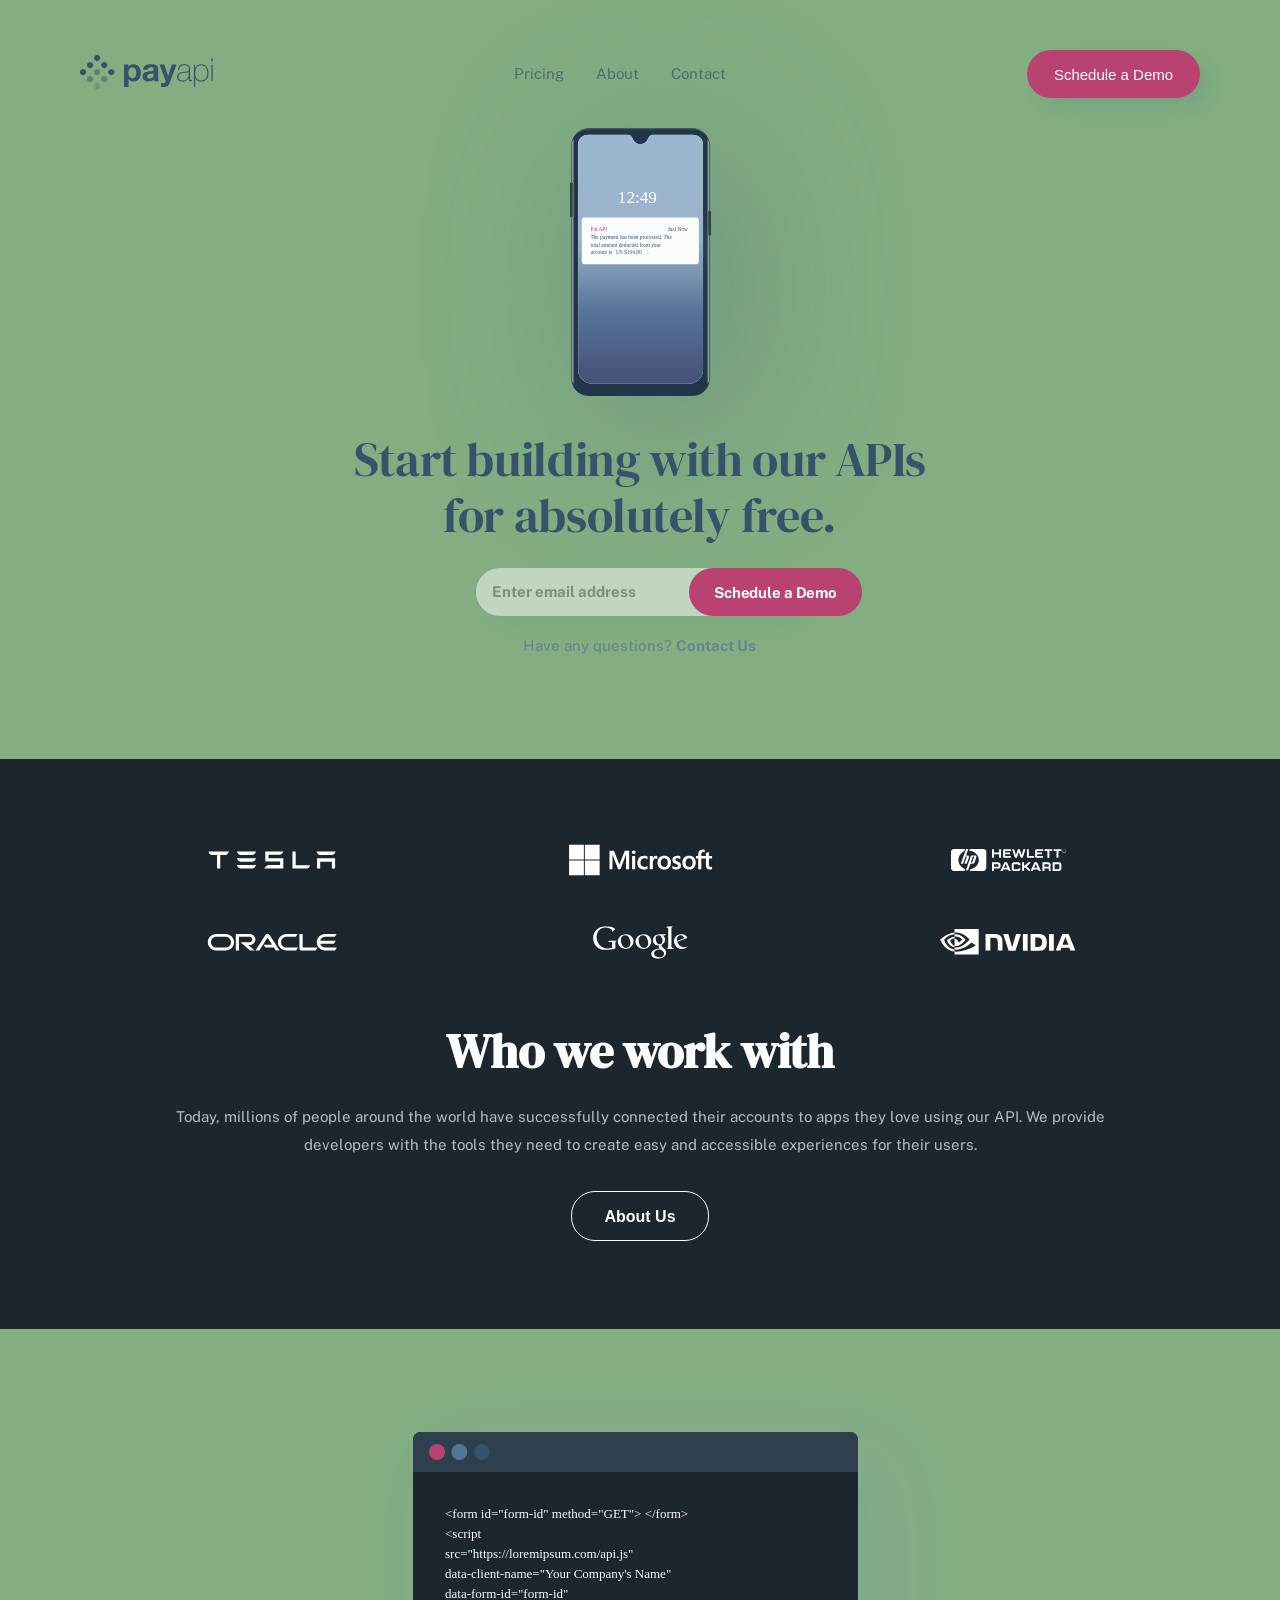
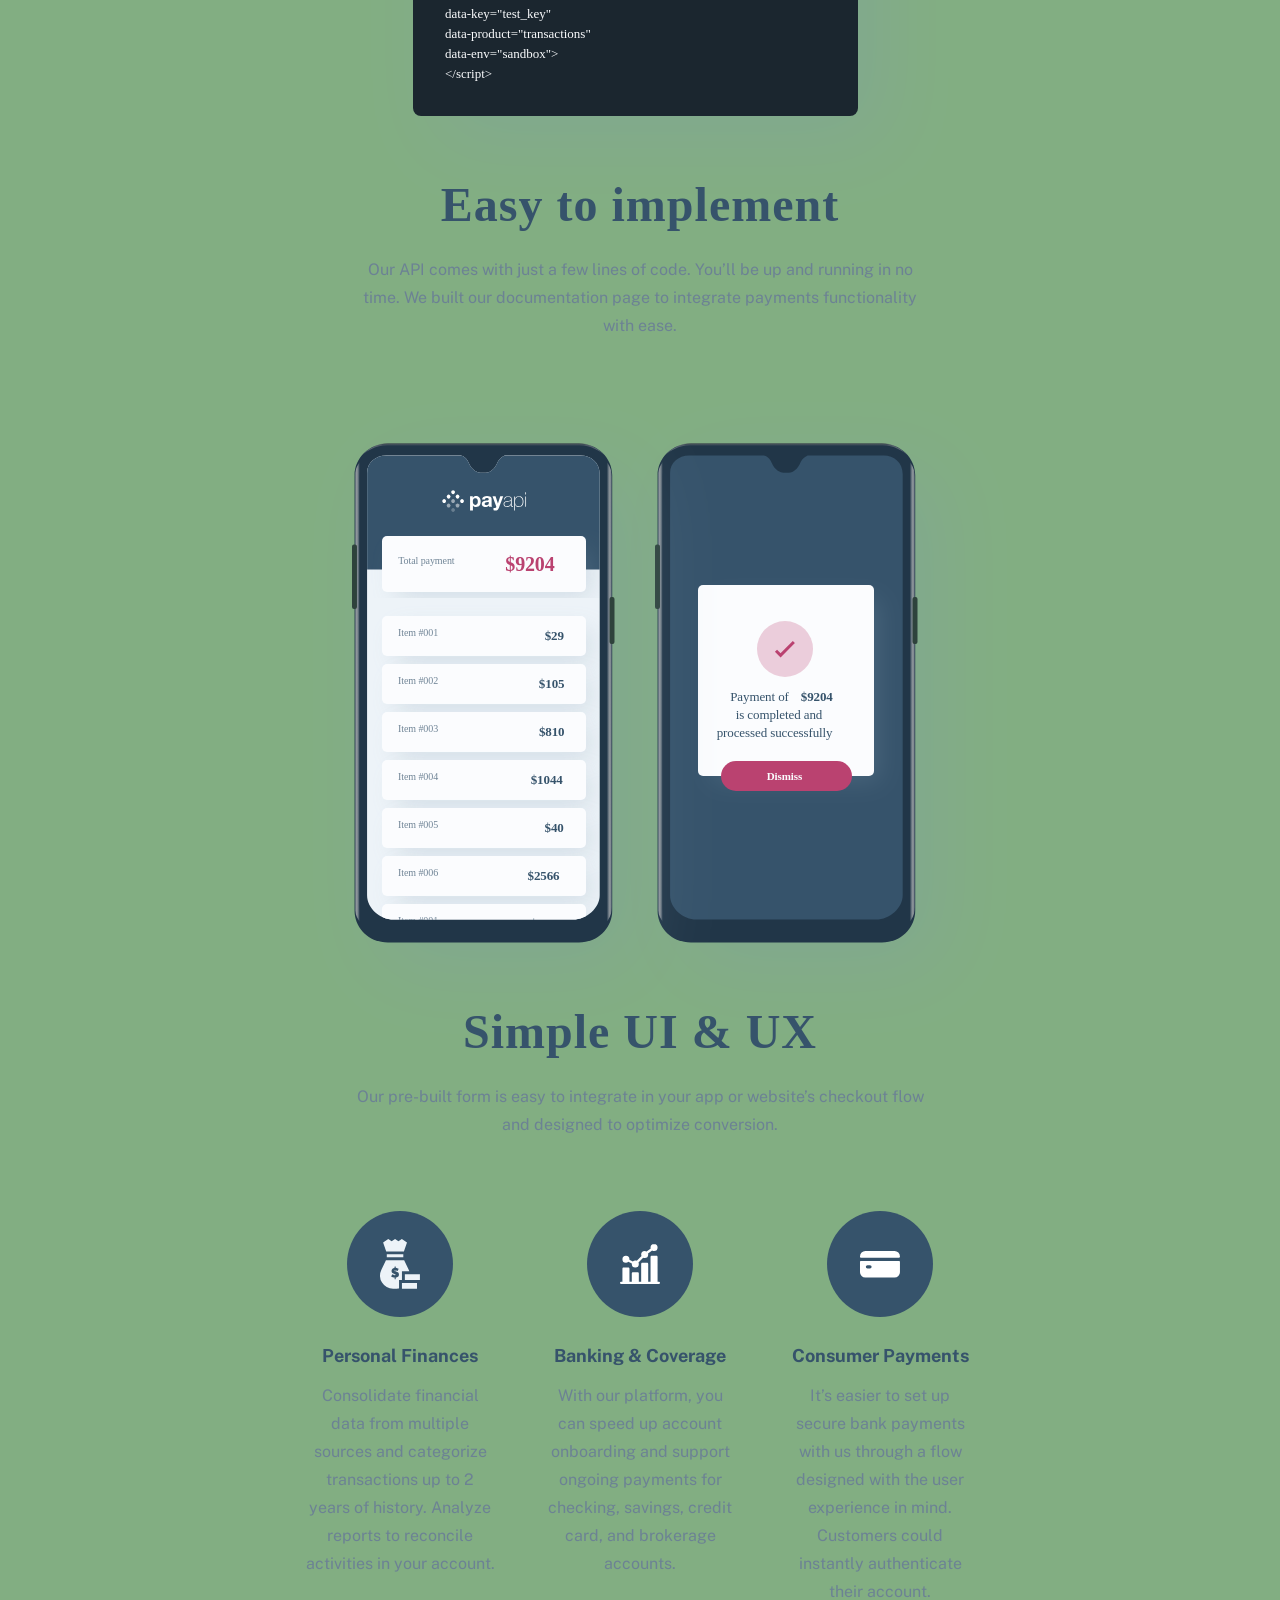
==== commit 41115eeb: "Header conflicts fixed, sections merged" ====
--- a/html/index.html
+++ b/html/index.html
@@ -8,7 +8,6 @@
   <link rel="stylesheet" href="/css/style.css" />
   <script defer src="/js/main.js"></script>
 </head>
-
 <body>
   <header>
     <!-- NAVBAR Section -->
@@ -37,21 +36,35 @@
         </svg>
       </button>
     </section>
-    <section>
+
+    <section class="win__8">
       <!-- Image Section -->
       <div class="center__img">
+        <img src="/assets/home/desktop/illustration-phone-mockup2.svg" alt="">
       </div>
       <!-- Input and button Section -->
-      <div>
-        <input class="title_input" type="email" name="" id="" />
-        <input class="schedule_btn act__btn" type="submit" value="Schedule a Demo" />
+      <div class="head__desktop">
+        <div class="head__text">
+          <p class="title__txt">
+            Start building with our APIs for absolutely free.
+          </p>
+          <form class="btns">
+            <input class="title_input" type="email" name="" id="" placeholder="Enter email address" />
+            <button class="bttn__header" type="submit">Schedule a Demo</button>
+          </form>
+          <p class="p__questions">
+            Have any questions?
+            <a class="contact" href="about.html">Contact Us</a>
+          </p>
+        </div>
       </div>
     </section>
+
   </header>
   <!-- MAIN PART -->
   <main>
+    <!-- Section about partners with "About Us" button -->
     <section class="partners">
-      <!-- Section about partners with "About Us" button -->
 
       <!-- Partners Logos Section -->
       <div class="partners__reverse">
--- a/css/style.css
+++ b/css/style.css
@@ -206,6 +206,7 @@
 }
 
 .p__description {
+  color: #FBFCFE;
   opacity: 0.7;
   margin: 0px 24px 0px 24px;
 }
@@ -628,4 +629,324 @@
   .bttn {
     display: none;
   }
+}
+.head__text {
+  padding: 1.5rem;
+  justify-content: center;
+  text-align: center;
+}
+
+.win__8 {
+  text-align: center;
+}
+
+/* Styles for Mobile */
+@media screen and (max-width: 767.5px) {
+  .win__8 {
+    font-size: 32px;
+  }
+  .head__text {
+    justify-content: center;
+    text-align: center;
+  }
+  .title_input {
+    border-radius: 24px;
+    height: 48px;
+    width: 327px;
+    border: none;
+    padding-left: 1rem;
+    box-shadow: 10px 10px 25px -10px rgba(54, 83, 107, 0.25);
+    font-weight: 700;
+    font-family: Public Sans;
+    font-size: 15px;
+    font-style: normal;
+    line-height: normal;
+    opacity: 0.5;
+    color: #36536B;
+  }
+  .bttn__header {
+    margin-top: 16px;
+    background-color: #BA4270;
+    border-radius: 24px;
+    height: 48px;
+    width: 327px;
+    border: none;
+    font-weight: 700;
+    color: #FBFCFE;
+    letter-spacing: -0.115px;
+    line-height: normal;
+    text-align: center;
+    font-family: Public Sans;
+    font-size: 15px;
+    font-style: normal;
+  }
+  .bttn__header:hover {
+    background: #DA6D97;
+    cursor: pointer;
+  }
+  .bttn__header:active {
+    box-shadow: 0 1px #666;
+    transform: translateY(4px);
+  }
+  .btns {
+    display: grid;
+    padding: 24px;
+    justify-content: center;
+  }
+  .p__questions {
+    font-weight: 450;
+    color: #6C8294;
+    text-decoration: none;
+    font-family: "Public Sans", sans-serif;
+    font-size: 15px;
+    line-height: 28px;
+  }
+  .title__txt {
+    color: #36536B;
+    text-align: center;
+    font-family: DM Serif Display;
+    font-size: 32px;
+    font-style: normal;
+    font-weight: 400;
+    line-height: 36px;
+    /* 112.5% */
+    letter-spacing: -0.246px;
+    width: 327px;
+    height: 108px;
+    margin: auto;
+  }
+  .contact {
+    text-decoration: none;
+    color: #6C8294;
+    font-weight: 700;
+  }
+  .center__img {
+    width: 128px;
+    height: 240px;
+    margin: 0 auto;
+    filter: drop-shadow(25px 25px 80px rgba(54, 83, 107, 0.3));
+    justify-content: center;
+  }
+}
+/* Styles for Tablet */
+@media only screen and (min-width: 768px) and (max-width: 1439.5px) {
+  body {
+    background-color: #82ae82;
+  }
+  .win__8 {
+    font-size: 48px;
+    margin-bottom: 75px;
+  }
+  .btns {
+    width: 445px;
+    max-width: 100%;
+    position: relative;
+    margin: auto;
+  }
+  .title_input {
+    padding-right: 8rem;
+    border-radius: 24px;
+    height: 48px;
+    border: none;
+    padding-left: 1rem;
+    width: 100%;
+    box-shadow: 10px 10px 25px -10px rgba(54, 83, 107, 0.25);
+    border-radius: 24px;
+    height: 48px;
+    width: 327px;
+    font-weight: 700;
+    font-family: Public Sans;
+    font-size: 15px;
+    font-style: normal;
+    line-height: normal;
+    opacity: 0.5;
+  }
+  .bttn__header {
+    margin-top: 15px;
+    background-color: #BA4270;
+    border-radius: 24px;
+    height: 48px;
+    width: 173px;
+    border: none;
+    font-weight: 700;
+    color: #FBFCFE;
+    letter-spacing: -0.115px;
+    font-family: Public Sans;
+    font-size: 15px;
+    font-style: normal;
+    position: absolute;
+    right: 0;
+  }
+  .bttn__header:hover {
+    background: #DA6D97;
+    cursor: pointer;
+  }
+  .bttn__header:active {
+    box-shadow: 0 1px #666;
+    transform: translateY(-1px);
+  }
+  .title__txt {
+    line-height: 56px;
+    margin: auto;
+    color: #36536B;
+    text-align: center;
+    font-family: DM Serif Display;
+    font-size: 48px;
+    font-style: normal;
+    font-weight: 400;
+    line-height: 56px;
+    /* 116.667% */
+    letter-spacing: -0.369px;
+    width: 573px;
+    height: 122px;
+  }
+  .p__questions {
+    margin-top: 16px;
+    font-weight: 450;
+    color: #6C8294;
+    text-decoration: none;
+    font-family: "Public Sans", sans-serif;
+    font-size: 15px;
+    line-height: 28px;
+  }
+  .contact {
+    text-decoration: none;
+    color: #6C8294;
+    font-weight: 700;
+  }
+  .title_input {
+    border: 0;
+    outline: 0;
+  }
+  input:focus {
+    outline: none !important;
+  }
+  .head__text {
+    margin-left: 97px;
+    margin-right: 98px;
+  }
+  .center__img {
+    width: 141px;
+    height: 279px;
+    margin: 0 auto;
+    filter: drop-shadow(25px 25px 80px rgba(54, 83, 107, 0.3));
+    justify-content: center;
+  }
+}
+/* Styles for Desktop */
+@media only screen and (min-width: 1440px) {
+  body {
+    background-color: #afaf93;
+  }
+  nav ul {
+    display: flex;
+    flex-direction: row;
+    justify-content: space-between;
+  }
+  .win__8 {
+    font-size: 72px;
+    display: flex;
+    flex-direction: row-reverse;
+    justify-content: space-around;
+    margin-bottom: 100px;
+  }
+  .btns {
+    width: 445px;
+    max-width: 100%;
+    position: relative;
+    margin: auto;
+  }
+  .title_input {
+    padding-right: 7rem;
+    border-radius: 24px;
+    height: 48px;
+    width: 327px;
+    border: none;
+    padding-left: 1rem;
+    box-shadow: 10px 10px 25px -10px rgba(54, 83, 107, 0.25);
+    font-weight: 700;
+    font-family: Public Sans;
+    font-size: 15px;
+    font-style: normal;
+    line-height: normal;
+    opacity: 0.5;
+    margin-left: -1rem;
+    color: #36536B;
+  }
+  .title_input {
+    border: 0;
+    outline: 0;
+  }
+  input:focus {
+    outline: none !important;
+  }
+  .bttn__header {
+    color: #FBFCFE;
+    font-family: Public Sans;
+    font-size: 15px;
+    font-style: normal;
+    font-weight: 700;
+    line-height: normal;
+    letter-spacing: -0.115px;
+    margin-top: 36px;
+    background-color: #BA4270;
+    border-radius: 24px;
+    height: 48px;
+    width: 173px;
+    border: none;
+    font-weight: 700;
+    color: #FBFCFE;
+    letter-spacing: -0.115px;
+    box-shadow: 10px 10px 25px -10px rgba(54, 83, 107, 0.25);
+    position: absolute;
+    right: 0;
+  }
+  .bttn__header:hover {
+    background: #DA6D97;
+    cursor: pointer;
+  }
+  .bttn__header:active {
+    box-shadow: 0 1px #666;
+    transform: translateY(-1px);
+  }
+  .title__txt {
+    width: 546px;
+    margin-top: 152px;
+    line-height: 72px;
+    height: 243px;
+    flex-shrink: 0;
+    letter-spacing: -0.554px;
+    text-align: left;
+    margin-left: 165px;
+    font-family: DM Serif Display;
+    font-size: 72px;
+    font-style: normal;
+    font-weight: 400;
+    color: #36536B;
+  }
+  .contact {
+    text-decoration: none;
+    color: #6C8294;
+    font-weight: 700;
+    cursor: pointer;
+  }
+  .p__questions {
+    margin-top: 16px;
+    margin-left: 2rem;
+    font-weight: 450;
+    color: #6C8294;
+    text-decoration: none;
+    font-family: "Public Sans", sans-serif;
+    font-size: 15px;
+    line-height: 28px;
+  }
+  .center__img {
+    width: 233px;
+    height: 465px;
+    filter: drop-shadow(25px 25px 80px rgba(54, 83, 107, 0.3));
+  }
+  .center__img {
+    margin-top: 100px;
+    margin-right: 275px;
+  }
 }/*# sourceMappingURL=style.css.map */
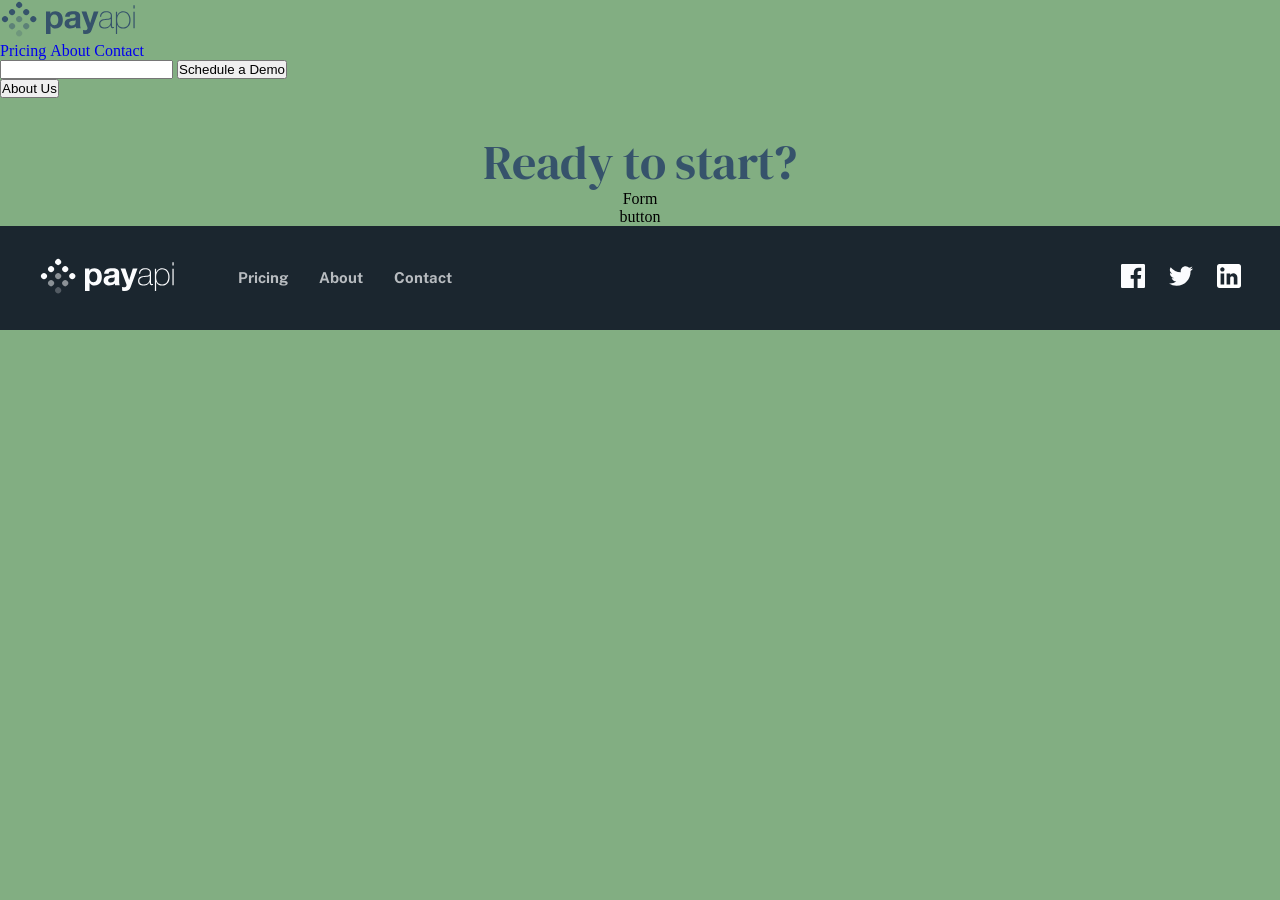
==== commit aab0961b: "WIN-13 footer part added" ====
--- a/html/index.html
+++ b/html/index.html
@@ -2,188 +2,144 @@
 <html lang="en">
 
 <head>
-  <meta charset="UTF-8" />
-  <meta name="viewport" content="width=device-width, initial-scale=1.0" />
-  <title>Homepage</title>
-  <link rel="stylesheet" href="/css/style.css" />
-  <script defer src="/js/main.js"></script>
+    <meta charset="UTF-8" />
+    <meta name="viewport" content="width=device-width, initial-scale=1.0" />
+    <title>Document</title>
+    <link rel="stylesheet" href="/css/style.css" />
+    <script defer src="/js/main.js"></script>
 </head>
+
 <body>
-  <header>
-    <!-- NAVBAR Section -->
-    <section class="nav">
-      <a href="/html/index.html">
-        <img class="logo" src="/assets/shared/desktop/logo.svg" alt="logo">
-      </a>
 
-      <ul class="menu">
-        <li class="w-700"><a class="menuItem" href="/html/pricing.html">Pricing</a></li>
-        <li class="w-700"><a class="menuItem" href="/html/about.html">About</a></li>
-        <li class="w-700"><a class="menuItem" href="/html/contact.html">Contact</a></li>
-        <input class="mobile__btn" type="button" value="Schedule a Demo">
-      </ul>
-      <input class="bttn" type="button" value="Schedule a Demo">
-      <button class="hamburger">
-        <svg class="menuIcon" width="28" height="17" xmlns="http://www.w3.org/2000/svg">
-          <g fill="#36536B" fill-rule="evenodd">
-            <path d="M0 0h28v3H0zM0 7h28v3H0zM0 14h28v3H0z" />
-          </g>
-        </svg>
-        <svg class="closeIcon" width="22" height="23" xmlns="http://www.w3.org/2000/svg">
-          <path
-            d="M19.839.54L21.96 2.66 13.12 11.5l8.84 8.839-2.121 2.121-8.84-8.84-8.838 8.84L.04 20.34l8.838-8.84L.04 2.662 2.16.54 11 9.378 19.839.54z"
-            fill="#FBFCFE" fill-rule="evenodd" />
-        </svg>
-      </button>
-    </section>
+    <header>
+        <!-- NAVBAR Section -->
+        <section>
+            <a href="/html/index.html">
+                <img src="/assets/shared/desktop/logo.svg" alt="logo" />
+            </a>
 
-    <section class="win__8">
-      <!-- Image Section -->
-      <div class="center__img">
-        <img src="/assets/home/desktop/illustration-phone-mockup2.svg" alt="">
-      </div>
-      <!-- Input and button Section -->
-      <div class="head__desktop">
-        <div class="head__text">
-          <p class="title__txt">
-            Start building with our APIs for absolutely free.
-          </p>
-          <form class="btns">
-            <input class="title_input" type="email" name="" id="" placeholder="Enter email address" />
-            <button class="bttn__header" type="submit">Schedule a Demo</button>
-          </form>
-          <p class="p__questions">
-            Have any questions?
-            <a class="contact" href="about.html">Contact Us</a>
-          </p>
-        </div>
-      </div>
-    </section>
+            <nav>
+                <div class="side-menu">
+                    <ul>
+                        <li><a href="/html/pricing.html">Pricing</a></li>
+                        <li><a href="/html/about.html">About</a></li>
+                        <li><a href="/html/contact.html">Contact</a></li>
+                    </ul>
+                </div>
+            </nav>
+        </section>
 
-  </header>
-  <!-- MAIN PART -->
-  <main>
-    <!-- Section about partners with "About Us" button -->
-    <section class="partners">
+        <section>
+            <!-- Image Section -->
+            <div class="center__img">
+               
+            </div>
+            <!-- Input and button Section -->
+            <div>
+                <input class="title_input" type="email" name="" id="" />
+                <input class="schedule_btn act__btn" type="submit" value="Schedule a Demo" />
+            </div>
+        </section>
+    </header>
+    <!-- MAIN PART -->
+    <main>
+        <section>
+            <!-- Section about partners with "About Us" button -->
+            <div>
+                <h1></h1>
+                <p></p>
+                <button type="button">About Us</button>
+            </div>
 
-      <!-- Partners Logos Section -->
-      <div class="partners__reverse">
-        <div class="partners__logos ">
-          <svg class="logo__scale" xmlns="http://www.w3.org/2000/svg" width="107" height="16" viewBox="0 0 107 16"
-            fill="none">
-            <path fill-rule="evenodd" clip-rule="evenodd"
-              d="M2.75692 3.74634C1.35958 3.43124 0.302128 2.17086 0 0.910481L17.2591 0.871094V0.910481C16.9569 2.17086 15.9373 3.35247 14.5021 3.74634H10.1968L9.97023 3.82511V15.1292H7.28884V3.82511L7.06224 3.74634H2.75692ZM26.6535 3.73842H36.941C38.3889 3.46347 39.4558 2.128 39.7225 0.871094H23.8339C24.1388 2.128 25.2056 3.42419 26.6535 3.73842ZM103.239 3.73842H92.951C91.5412 3.42419 90.4744 2.128 90.1695 0.871094H106.02C105.715 2.128 104.686 3.46347 103.239 3.73842ZM90.5887 15.1292V6.52719H105.677V15.1292H103.01V9.39451H93.2558V15.1292H90.5887ZM82.4729 15.1292C83.8065 14.54 84.5304 13.5187 84.8353 12.3404H72.8331V0.910372H70.1279V15.1292H82.4729ZM59.6498 3.69914H50.1243L50.1624 6.52719H62.5075V15.1292H46.6952C47.3429 13.7544 48.6384 12.6939 50.1624 12.2618H59.8403V9.31595H47.4953V0.910372H62.5837C62.2789 2.128 61.0977 3.26708 59.6498 3.69914ZM36.941 9.35523H26.6535C25.2056 9.041 24.1388 7.74482 23.8339 6.48791H39.7225C39.4558 7.74482 38.3889 9.08028 36.941 9.35523ZM26.6535 15.1292H36.941C38.3889 14.8542 39.4558 13.5187 39.7225 12.2618H23.8339C24.1388 13.5187 25.2056 14.8542 26.6535 15.1292Z"
-              fill="white" />
-          </svg>
-          <svg class="logo__scale" xmlns="http://www.w3.org/2000/svg" width="121" height="26" viewBox="0 0 121 26"
-            fill="none">
-            <path fill-rule="evenodd" clip-rule="evenodd"
-              d="M13.3032 12.5806H0.975342V0H13.3032V12.5806ZM120.145 11.7932V9.67856H117.562V6.39111L117.475 6.41833L115.048 7.17299L115 7.18776V9.67867H111.17V8.29102C111.17 7.64488 111.312 7.15042 111.593 6.82067C111.871 6.49486 112.269 6.32923 112.776 6.32923C113.141 6.32923 113.519 6.41658 113.899 6.58885L113.994 6.63212V4.40513L113.949 4.38838C113.595 4.2588 113.112 4.19355 112.514 4.19355C111.761 4.19355 111.076 4.36023 110.479 4.69057C109.882 5.02137 109.412 5.49361 109.082 6.09404C108.754 6.69377 108.588 7.38643 108.588 8.15295V9.67856H106.789V11.7932H108.588V20.7017H111.17V11.7932H115V17.4544C115 19.786 116.082 20.9675 118.216 20.9675C118.567 20.9675 118.936 20.9258 119.312 20.844C119.696 20.76 119.957 20.6761 120.111 20.5866L120.145 20.5661V18.4319L120.04 18.5025C119.9 18.5975 119.725 18.675 119.521 18.7327C119.315 18.7915 119.144 18.8209 119.011 18.8209C118.511 18.8209 118.141 18.684 117.911 18.4138C117.679 18.1411 117.562 17.6644 117.562 16.9974V11.7932H120.145ZM101.022 18.8212C100.085 18.8212 99.3458 18.5053 98.825 17.883C98.3011 17.2576 98.0356 16.3659 98.0356 15.233C98.0356 14.0641 98.3011 13.1493 98.8253 12.5128C99.3464 11.8805 100.078 11.5596 101.001 11.5596C101.897 11.5596 102.609 11.8661 103.12 12.4711C103.633 13.0792 103.893 13.9867 103.893 15.1691C103.893 16.3662 103.649 17.2856 103.166 17.9007C102.686 18.5111 101.965 18.8212 101.022 18.8212ZM96.9156 10.9961C97.9283 9.94562 99.3487 9.41301 101.137 9.41301C102.821 9.41301 104.158 9.92247 105.107 10.9276C106.057 11.9322 106.538 13.3308 106.538 15.0837C106.538 16.8583 106.025 18.2984 105.013 19.3622C104.001 20.4272 102.609 20.9673 100.875 20.9673C99.2119 20.9673 97.8674 20.4548 96.8793 19.4431C95.8913 18.4317 95.3905 17.0435 95.3905 15.3176C95.3905 13.5005 95.9036 12.0466 96.9156 10.9961ZM91.2269 9.41301C90.0105 9.41301 89.0043 9.72927 88.2356 10.3528C87.4623 10.9801 87.07 11.8028 87.07 12.7984C87.07 13.3159 87.1547 13.7756 87.3213 14.1655C87.489 14.5566 87.7484 14.901 88.093 15.1901C88.4351 15.4768 88.9631 15.7771 89.6627 16.0827C90.2509 16.3287 90.6895 16.5368 90.9681 16.7008C91.2405 16.8615 91.4338 17.0231 91.5429 17.1805C91.649 17.3345 91.7028 17.5453 91.7028 17.8053C91.7028 18.5459 91.1572 18.9063 90.0345 18.9063C89.6181 18.9063 89.1431 18.8179 88.6227 18.6436C88.1061 18.472 87.6185 18.2207 87.177 17.8985L87.0698 17.8203V20.3475L87.1091 20.3662C87.4745 20.5376 87.9352 20.6822 88.4782 20.7959C89.0202 20.9098 89.5126 20.9677 89.9403 20.9677C91.2603 20.9677 92.3232 20.65 93.0989 20.0227C93.8794 19.3911 94.275 18.5489 94.275 17.519C94.275 16.7759 94.062 16.1388 93.6423 15.6249C93.2254 15.1152 92.5019 14.6472 91.4927 14.2336C90.6887 13.9056 90.1736 13.6333 89.9611 13.4243C89.7563 13.2224 89.6523 12.9368 89.6523 12.5752C89.6523 12.2546 89.7807 11.9978 90.0442 11.7898C90.3098 11.5808 90.6795 11.4745 91.1432 11.4745C91.5735 11.4745 92.0137 11.5436 92.4515 11.679C92.889 11.8144 93.2733 11.9957 93.594 12.2175L93.6995 12.2908V9.89351L93.659 9.87583C93.3631 9.74683 92.9729 9.63645 92.4989 9.54689C92.0271 9.4579 91.5991 9.41301 91.2269 9.41301ZM78.1409 17.883C78.6616 18.5053 79.4008 18.8212 80.3379 18.8212C81.281 18.8212 82.0018 18.5111 82.4814 17.9007C82.9643 17.2856 83.2093 16.3662 83.2093 15.1691C83.2093 13.9867 82.949 13.0792 82.4357 12.4711C81.925 11.8661 81.2122 11.5596 80.3172 11.5596C79.3939 11.5596 78.6621 11.8805 78.1415 12.5128C77.6171 13.1493 77.3518 14.0641 77.3518 15.233C77.3518 16.3662 77.6168 17.2576 78.1409 17.883ZM80.453 9.41301C78.6643 9.41301 77.2439 9.94562 76.2317 10.9961C75.2197 12.0466 74.7062 13.5005 74.7062 15.3176C74.7062 17.0442 75.2074 18.4317 76.1954 19.4431C77.1834 20.4548 78.5279 20.9673 80.1914 20.9673C81.9246 20.9673 83.317 20.4272 84.3293 19.3622C85.3412 18.2984 85.8542 16.8583 85.8542 15.0837C85.8542 13.3308 85.3729 11.9322 84.4232 10.9276C83.4731 9.92247 82.1372 9.41301 80.453 9.41301ZM70.7862 9.67856V11.5875H70.8134C71.0517 10.968 71.3634 10.4713 71.7947 10.1089C72.2861 9.6967 72.8597 9.48733 73.5008 9.48733C73.926 9.48733 74.2621 9.53909 74.4997 9.64168L74.541 9.65971V12.2738L74.4337 12.1948C74.3157 12.1083 74.1154 12.026 73.8389 11.9503C73.5596 11.8741 73.3017 11.8356 73.0719 11.8356C72.394 11.8356 71.8388 12.1335 71.4221 12.7214C71.0001 13.3163 70.7862 14.104 70.7862 15.0628V20.7015H68.2353V9.67856H70.7862ZM63.6671 9.41301C62.4968 9.41301 61.4529 9.66809 60.5651 10.1709C59.6753 10.6749 58.9873 11.3945 58.5191 12.3094C58.053 13.2221 57.8164 14.2883 57.8164 15.4773C57.8164 16.5188 58.0458 17.4745 58.4993 18.3169C58.953 19.1607 59.5952 19.8207 60.4082 20.2786C61.2199 20.7358 62.1582 20.9676 63.197 20.9676C64.4093 20.9676 65.4443 20.7213 66.2742 20.2354L66.3077 20.2159V17.8403L66.2005 17.9199C65.8246 18.1983 65.4045 18.4204 64.9525 18.5805C64.5016 18.7404 64.0906 18.8212 63.7301 18.8212C62.7292 18.8212 61.9256 18.5029 61.3424 17.8752C60.7579 17.2468 60.4615 16.3643 60.4615 15.2538C60.4615 14.1364 60.7706 13.2312 61.3797 12.5633C61.987 11.8974 62.792 11.5596 63.7722 11.5596C64.6107 11.5596 65.4277 11.8482 66.2007 12.4182L66.3077 12.4971V9.99412L66.2731 9.97435C65.9823 9.80883 65.5855 9.67216 65.093 9.56852C64.6026 9.46511 64.1229 9.41301 63.6671 9.41301ZM53.5086 9.67867H56.0595V20.7015H53.5086V9.67867ZM54.8102 4.98287C54.3903 4.98287 54.0241 5.12815 53.7233 5.41603C53.4212 5.70473 53.268 6.06822 53.268 6.49719C53.268 6.91942 53.4193 7.27628 53.7186 7.5573C54.0159 7.8375 54.3832 7.97952 54.8103 7.97952C55.2372 7.97952 55.6059 7.8375 55.9068 7.55776C56.2095 7.27628 56.3631 6.91953 56.3631 6.49719C56.3631 6.08322 56.2137 5.72346 55.9192 5.42766C55.625 5.13245 55.2517 4.98287 54.8102 4.98287ZM48.4454 20.7015V8.86539H48.3615L43.7415 20.7015H41.8952L37.202 8.86423H37.1181V20.7014H34.6716V5.3203H38.4214L42.8659 16.745L47.4457 5.3203H51.0488V20.7015H48.4454ZM14.1251 12.5806H26.453V0H14.1251V12.5806ZM13.3032 26H0.975342V13.4194H13.3032V26ZM14.1251 26H26.453V13.4194H14.1251V26Z"
-              fill="white" />
-          </svg>
-          <svg xmlns="http://www.w3.org/2000/svg" width="115" height="22" viewBox="0 0 115 22" fill="none">
-            <path fill-rule="evenodd" clip-rule="evenodd"
-              d="M32.3952 0H18.7614L18.1421 1.6469C23.5481 1.90327 27.8451 5.96744 27.8451 10.9429C27.8451 15.5676 24.1323 19.4046 19.2677 20.129L18.684 21.8963H32.3952C33.1634 21.8993 33.9011 21.5931 34.4455 21.0455C34.9898 20.4978 35.296 19.7537 35.2963 18.9775V2.90892C35.2963 1.28809 33.9969 0 32.3952 0ZM7.43342 10.9435C7.43342 15.0151 10.321 18.6087 14.3378 19.9148L13.6368 21.8963H2.89436C1.29573 21.8963 0 20.5722 0 18.9558V2.93126C-0.00101789 1.31471 1.29443 0.00301889 2.89436 0.000620767H13.9846L13.2891 1.95604C9.94133 3.75192 7.43342 7.36416 7.43342 10.9435ZM108.008 13.3558H101.673V21.9845H107.969C110.249 21.9845 110.403 19.759 110.403 18.5485V16.0108C110.403 14.4881 109.63 13.3558 108.008 13.3558ZM108.432 18.7832V16.3231C108.472 15.7774 108.086 15.1523 107.506 15.1523H103.642V20.1886H107.351C108.046 20.1886 108.432 19.5244 108.432 18.7832ZM98.9531 18.6305C99.4188 18.2381 99.7284 17.6509 99.7284 16.0835C99.7284 14.3205 98.5273 13.3409 97.1327 13.3409H91.4367V21.9994H93.3745V19.4524H96.7057C97.481 19.4524 97.8687 20.0793 97.8687 20.4319V21.9988H99.7284V20.1967C99.7284 19.6876 99.573 18.944 98.9531 18.6305ZM93.3739 17.6509H96.9379C97.6746 17.6509 97.8681 16.7495 97.8681 16.3194C97.8681 15.8873 97.6746 15.1436 96.7051 15.1436H93.3739V17.6509ZM86.0529 13.3577H83.5044L80.0676 20.7727V21.9826H81.6121L82.307 20.4214H87.2423L87.9458 21.9826H89.9548L86.0529 13.3577ZM84.7787 14.958L83.118 18.6267H86.432L84.7787 14.958ZM71.1087 21.9919V13.349H73.0827V16.595H73.9336L77.2992 13.349H79.93L75.7896 17.4163L79.2326 20.8578V21.9919H77.7624L74.0884 18.3933H73.0827V21.9919H71.1087ZM60.7422 19.9508V15.3894C60.7422 14.4155 61.7836 13.3626 62.7094 13.3626H67.4555C68.6904 13.4011 69.4222 14.6886 69.4222 15.4292V16.1691H67.4555C67.4156 15.7793 67.0691 15.1951 66.7607 15.1951H63.365C62.5939 15.1951 62.71 15.9748 62.71 15.9748V19.4052C62.71 20.0291 63.0953 20.1849 63.3269 20.1849H66.6833C67.4162 20.1849 67.4942 19.561 67.4942 19.1712H69.4228V19.9508C69.4228 21.2377 68.5362 21.9783 67.4561 21.9783H62.7487C61.2822 21.9783 60.7422 20.8472 60.7422 19.9508ZM55.9635 13.3409H53.4064L49.4154 22H51.5074L52.2053 20.4332H57.156L57.8619 22H59.8771L55.9635 13.3409ZM54.6844 14.9468L53.0188 18.6305H56.3119L54.6844 14.9468ZM47.203 13.354H40.9806V21.987H42.9515V19.5647H47.2024C48.3617 19.5647 49.6759 18.9011 49.6759 16.4789C49.6765 14.0182 48.2462 13.354 47.203 13.354ZM42.9515 17.7682H46.7392C47.5895 17.7682 47.5895 16.87 47.5895 16.4795C47.5895 16.0891 47.5895 15.1511 46.623 15.1511H42.9515V17.7682ZM40.9806 0.141535V8.77455H42.9515V5.33674H48.0914V8.77455H50.0624V0.141535H48.0914V3.54024H42.9515V0.141535H40.9806ZM53.4427 0.135948H60.0197V1.93679H54.0614V3.54024H59.0139V5.33922H54.0614V6.98177H60.0197V8.78076H53.3266C52.5525 8.78076 52.0886 8.15502 52.0886 7.64661V1.42714C52.0886 0.644357 52.5525 0.135948 53.4427 0.135948ZM75.9002 0.144639V7.48335C75.9002 8.14695 76.4028 8.77145 77.2912 8.77145H83.086V6.97556H77.8712V0.144639H75.9002ZM98.343 1.93493V8.78076H96.3702V1.93493H93.5256V0.134707H101.227V1.93493H98.343ZM107.469 8.78634V1.93121H110.355V0.12912H102.646V1.93121H105.494V8.78634H107.469ZM85.5073 0.139673H92.0794H92.08V1.93679H86.126V3.53962H91.0749V5.33736H86.126V6.97867H92.08V8.77641H85.3912C84.6171 8.77641 84.1538 8.1513 84.1538 7.64289V1.42963C84.1538 0.647461 84.6171 0.139673 85.5073 0.139673ZM70.5158 8.78945C69.934 8.78945 69.3724 7.90796 69.2557 7.47652L67.8027 2.94927L65.903 8.79007H64.7019C64.12 8.79007 63.6156 7.88871 63.4995 7.4579L61.1354 0.127257H63.1118L64.9347 6.04628L66.8725 0.166366H68.7322L70.67 6.04628L72.4916 0.127257H74.4693L71.6782 8.79007H70.5158V8.78945ZM113.025 0.0763544C113.535 0.0681472 114.026 0.272203 114.382 0.640632C114.755 1.01682 114.942 1.47246 114.942 2.00694C114.95 2.52317 114.748 3.01992 114.382 3.3807C114.008 3.75999 113.555 3.94994 113.025 3.94994C112.493 3.94994 112.042 3.76061 111.67 3.3807C111.3 3.00265 111.115 2.54515 111.115 2.00694C111.107 1.49298 111.31 0.998695 111.675 0.640632C112.048 0.265068 112.497 0.0763544 113.025 0.0763544ZM114.191 3.19323C113.887 3.51331 113.464 3.69098 113.025 3.68363C112.586 3.69144 112.163 3.51369 111.859 3.19323C111.546 2.88025 111.373 2.45129 111.381 2.00632C111.381 1.54571 111.541 1.15277 111.861 0.827483C112.183 0.500959 112.57 0.337077 113.026 0.337077C113.481 0.337077 113.87 0.500959 114.192 0.827483C114.512 1.15277 114.671 1.54571 114.671 2.00632C114.671 2.47065 114.512 2.86608 114.191 3.19323ZM15.0461 0L9.85222 14.6674V14.668H12.0457L14.5851 7.60848H15.2775C15.7385 7.60848 15.7385 7.94782 15.6619 8.3256L13.3919 14.668H15.6619C15.6619 14.668 17.624 9.3076 17.9705 8.17485C18.3164 7.04211 17.624 6.47574 16.2772 6.47574H14.9689L17.2775 0H15.0461ZM20.0814 6.4385H23.6719C24.7524 6.4385 25.8727 7.00727 25.2936 8.56164L23.6333 13.1869C23.3248 14.059 23.0542 14.6656 21.4325 14.6656H19.4024L17.1086 21.1852H14.9077L20.0814 6.4385ZM23.0542 8.14482C23.0542 8.14482 21.4325 12.656 21.3939 12.8836C21.3553 13.1112 21.1619 13.5281 20.7762 13.5281H19.8022L21.8959 7.57605H22.8613C23.2085 7.57605 23.1699 7.84152 23.0542 8.14482Z"
-              fill="white" />
-          </svg>
-          <svg class="logo__scale" mlns="http://www.w3.org/2000/svg" width="109" height="15" viewBox="0 0 109 15"
-            fill="none">
-            <path fill-rule="evenodd" clip-rule="evenodd"
-              d="M47.0247 9.2711H54.1314L50.3735 3.28146L43.4765 14.1109H40.3377L48.7266 1.10233C49.0913 0.576854 49.6992 0.259277 50.3735 0.259277C51.0256 0.259277 51.6335 0.565824 51.9873 1.08048L60.4094 14.1109H57.2706L55.7897 11.691H48.5943L47.0247 9.2711ZM79.6302 11.6908V0.390595H76.9666V12.7969C76.9666 13.1363 77.0991 13.4649 77.3533 13.7168C77.6075 13.9686 77.9501 14.1109 78.3259 14.1109H90.4729L92.0425 11.691H79.63L79.6302 11.6908ZM40.2492 5.03334C40.2492 7.5956 38.1492 9.66505 35.5627 9.66505L35.5629 9.66547H34.347L39.6966 14.1111H35.828L27.8768 7.24556L35.386 7.25638C36.6239 7.25638 37.6186 6.25994 37.6186 5.03375C37.6186 3.80736 36.6239 2.81072 35.386 2.81072H26.5725V14.1111H23.9097V0.390387H35.5627C38.1492 0.390387 40.2492 2.47087 40.2492 5.03334ZM7.51875 14.1109C3.69556 14.1111 0.592896 11.045 0.592896 7.25638C0.592896 3.46751 3.69556 0.390803 7.51875 0.390803H15.5685C19.3925 0.390803 22.4928 3.46751 22.4928 7.25638C22.4928 11.045 19.3925 14.1109 15.5682 14.1109H7.51875ZM19.8725 7.25617C19.8725 9.70896 17.8664 11.691 15.3895 11.691H15.3893H7.69667C5.22084 11.691 3.21367 9.70896 3.21367 7.25638C3.21367 4.80358 5.22084 2.81072 7.69688 2.81072H15.3895C17.8664 2.81072 19.8725 4.80358 19.8725 7.25617ZM65.969 14.1109C62.145 14.1109 59.0389 11.045 59.0389 7.25638C59.0389 3.46751 62.145 0.390803 65.969 0.390803H75.5299L73.9712 2.81072H66.1459C63.67 2.81072 61.6585 4.80358 61.6585 7.25638C61.6585 9.70896 63.67 11.691 66.1459 11.691H75.7507L74.1811 14.1109H65.969ZM94.2312 8.46071C94.7616 10.3333 96.497 11.691 98.5417 11.691H108.146L106.577 14.1107H98.3646C94.5404 14.1107 91.4346 11.0448 91.4346 7.25596C91.4346 3.4673 94.5404 0.390387 98.3646 0.390387H107.936L106.356 2.81072H98.5417C96.497 2.81072 94.7616 4.17925 94.2312 6.0408H107.185L105.615 8.46071H94.2312Z"
-              fill="white" />
-          </svg>
-          <svg class="logo__scale" xmlns="http://www.w3.org/2000/svg" width="79" height="27" viewBox="0 0 79 27"
-            fill="none">
-            <path fill-rule="evenodd" clip-rule="evenodd"
-              d="M15.8735 13.156H12.4196L13.5755 12.027H19.7359L18.8288 12.9196C18.6604 13.0716 18.5478 13.2446 18.5478 13.4968V18.4283C15.6729 19.2154 13.1841 19.6364 10.3811 19.6364C4.6002 19.6364 0 15.8928 0 9.67838C0 5.31251 3.44961 0 10.9965 0C14.4343 0 16.8395 1.05087 18.5005 2.15661L15.8744 4.74054V3.18322C14.4739 1.93399 12.9084 1.03716 10.218 1.03716C5.96632 1.03716 2.91882 4.28252 2.91882 8.90922C2.91882 13.6265 6.28801 18.4568 12.0206 18.4568C13.435 18.4568 14.7958 18.2699 15.8735 17.9292V13.156ZM27.4764 6.54545C23.2049 6.54545 20.5583 9.56428 20.5583 12.7686C20.5583 15.5344 22.6904 18.8182 27.0104 18.8182C31.1659 18.8182 33.7155 15.7934 33.7155 12.533C33.7155 9.49595 31.2239 6.54658 27.4764 6.54658V6.54545ZM26.7677 7.42557C29.7793 7.42557 31.1205 11.2204 31.1205 13.927C31.1205 17.9523 27.9983 18.0319 27.625 18.0319C26.1962 18.0319 25.1977 17.1967 24.4502 16.1013C23.7922 15.0918 23.149 13.2162 23.149 11.3836C23.149 9.55805 23.7668 8.66672 24.7391 8.01096C25.5341 7.5194 26.2786 7.42557 26.7667 7.42557H26.7677ZM55.4381 6.54545C51.8331 6.54545 49.8829 8.91441 49.8829 11.5594C49.8829 13.573 51.2727 15.8447 54.1399 15.8447H54.8653C54.8653 15.8447 54.6677 16.3428 54.6667 16.824C54.6667 17.5337 54.9123 17.9323 55.4339 18.5457C50.5003 18.8577 48.5175 20.9231 48.5175 23.1429C48.5175 25.0869 50.3109 27 54.0797 27C58.5415 27 60.8524 24.4289 60.8524 21.9057C60.8524 20.1269 59.9986 19.1518 57.8364 17.4702C57.2006 16.9573 57.0774 16.6306 57.0774 16.2467C57.0774 15.707 57.3827 15.3464 57.5038 15.2034L57.5104 15.1955C57.6454 15.0477 57.8455 14.8861 58.0042 14.758C58.0862 14.6918 58.1571 14.6345 58.2022 14.5927C58.9287 13.9539 59.9548 13.0086 59.9548 11.1218C59.9548 9.8273 59.436 8.71368 58.2542 7.67092H59.697L60.7811 6.54567H55.4381V6.54545ZM54.4437 7.38728C55.0978 7.38728 55.6438 7.62735 56.2206 8.12546C56.8603 8.72405 57.8825 10.3326 57.8825 12.323C57.8825 14.4709 56.2747 15.0589 55.4045 15.0589C54.9786 15.0589 54.4682 14.9351 54.0361 14.6285C53.0763 13.9824 52.1235 12.2627 52.1235 10.2163C52.1235 8.36976 53.1832 7.38728 54.4437 7.38728ZM56.3439 19.3844C56.3439 19.3844 56.1462 19.3611 55.8712 19.3611C52.1694 19.4149 50.8203 20.864 50.8203 22.5477C50.8203 24.5803 52.789 25.825 55.3647 25.825C57.7112 25.825 59.1601 24.5538 59.1601 22.9326C59.1601 21.7533 58.502 21.0913 57.4464 20.2251C56.993 19.8656 56.3439 19.3844 56.3439 19.3844ZM66.6335 18.8182H61.3979L62.3573 17.8739C62.5146 17.7131 62.5879 17.5566 62.5879 17.3267V1.14766H60.8524L62.0145 0H66.4793L65.535 0.932605C65.4294 1.03279 65.285 1.19035 65.285 1.49802V17.117C65.285 17.4513 65.5252 17.7963 65.9295 17.8452L67.4311 18.0305L66.6335 18.8182ZM67.4311 12.4381C67.4311 8.65346 70.5744 6.54545 73.5333 6.54545H73.5344C76.6732 6.54545 78.0392 8.17118 78.5236 9.78558L70.1368 12.9542C70.9376 15.8975 73.2266 17.4986 75.6007 17.4986C76.8501 17.4986 77.7906 17.1417 78.9437 16.5981C78.3328 17.362 77.496 17.9698 76.6264 18.3441C75.8158 18.6918 74.9506 18.8182 73.8999 18.8182C69.6863 18.8182 67.4311 15.5638 67.4311 12.4381ZM75.7207 9.58763C75.7207 8.63204 74.5731 7.4113 72.9855 7.4113C71.936 7.4113 69.8085 8.1466 69.8085 10.8971C69.8085 11.5529 69.948 12.1597 69.948 12.1597L75.1032 10.2108C75.5135 10.0598 75.7207 9.89664 75.7207 9.58763ZM42.2784 6.54545C38.0068 6.54545 35.3602 9.56428 35.3602 12.7686C35.3602 15.5344 37.4924 18.8182 41.8123 18.8182C45.9678 18.8182 48.5175 15.7934 48.5175 12.533C48.5175 9.49595 46.0258 6.54658 42.2784 6.54658V6.54545ZM41.5697 7.42557C44.5813 7.42557 45.9224 11.2204 45.9224 13.927C45.9224 17.9523 42.8002 18.0319 42.4269 18.0319C40.9982 18.0319 39.9996 17.1967 39.2521 16.1013C38.5942 15.0918 37.951 13.2162 37.951 11.3836C37.951 9.55805 38.5687 8.66672 39.541 8.01096C40.3361 7.5194 41.0805 7.42557 41.5686 7.42557H41.5697Z"
-              fill="white" />
-          </svg>
-          <svg class="logo__scale" xmlns="http://www.w3.org/2000/svg" width="114" height="23" viewBox="0 0 114 23"
-            fill="none">
-            <path fill-rule="evenodd" clip-rule="evenodd"
-              d="M12.4437 0.272949V3.13772L13.0103 3.10221C20.2932 2.85361 25.0501 9.09219 25.0501 9.09219C25.0501 9.09219 19.5968 15.7451 13.9192 15.7451C13.4234 15.7451 12.9394 15.6977 12.4555 15.6149V17.3906C12.8568 17.4379 13.2699 17.4734 13.6713 17.4734C18.9594 17.4734 22.7838 14.7626 26.4902 11.5663C26.7672 11.7907 27.4311 12.1572 28.1241 12.5399C28.9668 13.0052 29.8525 13.4942 30.1376 13.78C26.62 16.7395 18.4164 19.1189 13.7657 19.1189C13.3172 19.1189 12.8922 19.0952 12.4673 19.0479V21.5457H32.5573V0.272949H12.4437ZM12.4437 6.61807V4.70125L12.4555 4.70033V4.69959C12.6404 4.688 12.8253 4.67665 13.0103 4.67665C18.2511 4.51092 21.686 9.19873 21.686 9.19873C21.686 9.19873 17.9797 14.3601 14.0018 14.3601C13.4706 14.3601 12.9512 14.2772 12.4555 14.1115V8.28722C14.3781 8.52127 14.8568 9.33247 15.9209 11.1358C15.987 11.2478 16.0553 11.3637 16.1265 11.4835L18.8531 9.1869C18.8531 9.1869 16.8583 6.57072 13.506 6.57072C13.1519 6.55888 12.7978 6.58256 12.4437 6.61807ZM12.4437 6.61807V8.27538H12.4319C10.3898 8.02678 8.78451 9.94452 8.78451 9.94452C8.78451 9.94452 9.6934 13.1763 12.4437 14.1115V15.6267C7.55692 14.7507 6.19948 9.64857 6.19948 9.64857C6.19948 9.64857 8.54843 7.04423 12.4437 6.61807ZM12.4555 4.69959L12.4437 4.70033V4.70125C6.6559 5.15599 3.7679 9.43549 3.7679 9.43549C3.7679 9.43549 5.97521 16.5856 12.4437 17.3906V19.0479C3.62626 18.2192 0.48645 9.10403 0.48645 9.10403C0.48645 9.10403 6.03423 3.65859 12.4555 3.13772V4.69959ZM38.3136 4.36386V18.2612H42.3034V7.47046L45.4145 7.48222C46.4357 7.48222 47.1481 7.72934 47.635 8.24711C48.2643 8.90608 48.5137 9.97692 48.5137 11.9185V18.2612H52.3847V10.5888C52.3847 5.10521 48.858 4.36386 45.4145 4.36386H38.3136ZM69.4244 4.38739V18.2729H73.3785V4.38739H69.4244ZM75.8009 18.2729V4.38739H81.3462C84.5048 4.38739 86.6184 4.76395 88.0671 6.70557C88.8864 7.78818 89.3495 9.52976 89.3495 11.4831C89.3495 13.6131 88.8033 15.5664 87.9483 16.449C86.749 17.7081 85.6328 18.2729 82.213 18.2729H75.8009ZM79.7194 7.39985H81.4175C83.8873 7.39985 85.4785 8.49422 85.4785 11.3419C85.4785 14.1897 83.8873 15.2958 81.4175 15.2958H79.7194V7.39985ZM60.4236 15.3899L63.7247 4.38739H67.762L63.2022 18.2729H57.5026L52.9903 4.38739H57.2651L60.4236 15.3899ZM91.2019 18.2729H95.1561V4.38739H91.2019V18.2729ZM96.771 18.2612L102.293 4.38739H107.577L113.146 18.2494H108.907L108.075 15.8018H101.544L100.666 18.2612H96.771ZM104.857 6.91739L107.256 13.413H102.388L104.857 6.91739Z"
-              fill="white" />
-          </svg>
-        </div>
-        <div class="ref__text">
-          <h2 class="sec__title">Who we work with</h2>
-          <p class="p__text p__description">Today, millions of people around the world have successfully
-            connected their accounts to apps they love using our API. We provide developers with the tools
-            they need to create easy and accessible experiences for their users.</p>
-          <button class="partners__button ref__btn" type="button">About Us</button>
-        </div>
-      </div>
-    </section>
+            <!-- Partners Logos Section -->
+            <div>
+                <!-- <img src="/assets/shared/desktop/microsoft.svg" alt="" />
+                <img src="/assets/shared/desktop/nvidia.svg" alt="" />
+                <img src="/assets/shared/desktop/oracle.svg" alt="" />
+                <img src="/assets/shared/desktop/tesla.svg" alt="" />
+                <img src="/assets/shared/desktop/google.svg" alt="" />
+                <img src="/assets/shared/desktop/hewlett-packard.svg" alt="" /> -->
+            </div>
+        </section>
 
-    <!-- Section 1 with image and text-->
-    <section class="easy">
-      <div class="easy__wrapper">
-        <div class="easy__img">
-          <img src="/assets/home/desktop/illustration-easy-to-implement.svg" alt="easy to implement example" />
-        </div>
-        <div class="easy__description">
-          <h1 class="easy__heading">Easy to implement</h1>
-          <p class="easy__text">Our API comes with just a few lines of code. You’ll be up and
-            running in no time. We built our documentation page to integrate
-            payments functionality with ease.</p>
-        </div>
-      </div>
-    </section>
-    <!-- Section 2 with text and image -->
-    <section class="simple">
-      <div class="simple__wrapper">
-        <div class="simple__img">
-          <img src="/assets/home/desktop/illustration-simple-ui.svg" alt="simple ui & ux example" />
-        </div>
-        <div class="simple__description">
-          <h1 class="simple__heading">Simple UI & UX</h1>
-          <p class="simple__text">Our pre-built form is easy to integrate in your app or website’s
-            checkout flow and designed to optimize conversion.</p>
-        </div>
-      </div>
-    </section>
-    <!-- Section with three icons and text below them -->
-    <section class="benefits">
-      <div class="benefits__wrapper">
-        <div class="benefit-card">
-          <img class="benefit-card__img" src="/assets/home/desktop/icon-personal-finances.svg" alt="">
-          <h2 class="benefit-card__heading">Personal Finances</h2>
-          <p class="benefit-card__text">Consolidate financial data from multiple sources and categorize
-            transactions up to 2 years of history. Analyze reports to
-            reconcile activities in your account.</p>
-        </div>
-        <div class="benefit-card">
-          <img class="benefit-card__img" src="/assets/home/desktop/icon-banking-and-coverage.svg" alt="">
-          <h2 class="benefit-card__heading">Banking & Coverage</h2>
-          <p class="benefit-card__text">With our platform, you can speed up account onboarding and support
-            ongoing payments for checking, savings, credit card, and brokerage
-            accounts.</p>
-        </div>
+        <!-- Section 1 with image and text-->
+        <section>
+            <div>
+                <img src="" alt="">
+            </div>
+            <div>
+                <h1></h1>
+                <p></p>
+            </div>
+        </section>
+        <!-- Section 2 with text and image -->
+        <section>
+            <div>
+                <h1></h1>
+                <p></p>
+            </div>
+            <div>
+                <img src="" alt="" />
+            </div>
+        </section>
 
-        <div class="benefit-card">
-          <img class="benefit-card__img" src="/assets/home/desktop/icon-consumer-payments.svg" alt="">
-          <h2 class="benefit-card__heading">Consumer Payments</h2>
-          <p class="benefit-card__text">It’s easier to set up secure bank payments with us through a flow
-            designed with the user experience in mind. Customers could
-            instantly authenticate their account.</p>
-        </div>
-      </div>
-    </section>
-  </main>
-  <!-- FOOTER part -->
-  <footer>
-    <!-- Text, input and button section -->
-    <section>
-      <div></div>
-      <div></div>
-    </section>
-    <!-- Logo, links and icons sections -->
-    <section>
-      <div></div>
-      <div></div>
-      <div></div>
-    </section>
-  </footer>
+        <!-- Section with three icons and text below them -->
+        <section>
+            <div>
+                <h2></h2>
+                <p></p>
+            </div>
+
+            <div>
+                <h2></h2>
+                <p></p>
+            </div>
+
+            <div>
+                <h2></h2>
+                <p></p>
+            </div>
+        </section>
+    </main>
+    <!-- WIN-13 FOOTER part -->
+    <footer>
+        <!-- Text, input and button section -->
+        <section class="footer__section1">
+            <div>
+                <p class="footer__section1__text">Ready to start?</p>
+                <p>Form</p>
+                <p>button</p>
+            </div>
+            <div></div>
+        </section>
+        <!-- Logo, links and icons sections -->
+        <section class="footer__section2">
+            <div class="footer__logoLinks">
+                <div>
+                <a href="/html/index.html">
+                    <img src="/assets/home/desktop/Group 21.svg" alt="logo" />
+                </a>
+                </div>
+            <div class="footer__links">
+                <ul>
+                    <li><a href="/html/pricing.html">Pricing</a></li>
+                    <li><a href="/html/about.html">About</a></li>
+                    <li><a href="/html/contact.html">Contact</a></li>
+                </ul>
+            </div>
+        </div>    
+            <div class="footer__icons">
+                <a href="https://www.facebook.com"  target="_blank">
+                    <svg width="24" height="24" xmlns="http://www.w3.org/2000/svg"><path d="M22.675 0H1.325C.593 0 0 .593 0 1.325v21.351C0 23.407.593 24 1.325 24H12.82v-9.294H9.692v-3.622h3.128V8.413c0-3.1 1.893-4.788 4.659-4.788 1.325 0 2.463.099 2.795.143v3.24l-1.918.001c-1.504 0-1.795.715-1.795 1.763v2.313h3.587l-.467 3.622h-3.12V24h6.116c.73 0 1.323-.593 1.323-1.325V1.325C24 .593 23.407 0 22.675 0z" fill="#FBFCFE" fill-rule="nonzero"/></svg>
+                </a>
+                <a href="https://www.twitter.com" target="_blank">
+                    <svg width="24" height="20" xmlns="http://www.w3.org/2000/svg"><path d="M24 2.557a9.83 9.83 0 01-2.828.775A4.932 4.932 0 0023.337.608a9.864 9.864 0 01-3.127 1.195A4.916 4.916 0 0016.616.248c-3.179 0-5.515 2.966-4.797 6.045A13.978 13.978 0 011.671 1.149a4.93 4.93 0 001.523 6.574 4.903 4.903 0 01-2.229-.616c-.054 2.281 1.581 4.415 3.949 4.89a4.935 4.935 0 01-2.224.084 4.928 4.928 0 004.6 3.419A9.9 9.9 0 010 17.54a13.94 13.94 0 007.548 2.212c9.142 0 14.307-7.721 13.995-14.646A10.025 10.025 0 0024 2.557z" fill="#FBFCFE" fill-rule="nonzero"/></svg>
+                </a>
+                <a href="https://www.linkedin.com" target="_blank">
+                    <svg width="24" height="24" xmlns="http://www.w3.org/2000/svg"><path d="M21.6 0H2.4C1.08 0 0 1.08 0 2.4v19.2C0 22.92 1.08 24 2.4 24h19.2c1.32 0 2.4-1.08 2.4-2.4V2.4C24 1.08 22.92 0 21.6 0zM7.2 20.4H3.6V9.6h3.6v10.8zM5.4 7.56c-1.2 0-2.16-.96-2.16-2.16 0-1.2.96-2.16 2.16-2.16 1.2 0 2.16.96 2.16 2.16 0 1.2-.96 2.16-2.16 2.16zm15 12.84h-3.6v-6.36c0-.96-.84-1.8-1.8-1.8-.96 0-1.8.84-1.8 1.8v6.36H9.6V9.6h3.6v1.44c.6-.96 1.92-1.68 3-1.68 2.28 0 4.2 1.92 4.2 4.2v6.84z" fill="#FFF" fill-rule="nonzero"/></svg>
+                </a>
+            </div>
+        </section>
+    </footer>
 </body>
-
 </html>
--- a/css/style.css
+++ b/css/style.css
@@ -1,17 +1,6 @@
-@import url("https://fonts.googleapis.com/css2?family=DM+Serif+Display&display=swap");
-@import url("https://fonts.googleapis.com/css2?family=Public+Sans:wght@400;700&display=swap");
-@import url("https://fonts.googleapis.com/css2?family=DM+Serif+Display&display=swap");
-@import url("https://fonts.googleapis.com/css2?family=Public+Sans:wght@400;700&display=swap");
-@import url("https://fonts.googleapis.com/css2?family=DM+Serif+Display&display=swap");
-@import url("https://fonts.googleapis.com/css2?family=Public+Sans:wght@400;700&display=swap");
-w-700 {
-  font-weight: 700;
-}
-
-w-400 {
-  font-weight: 400;
-}
-
+@import url("https://fonts.googleapis.com/css2?family=DM+Serif+Display&family=Public+Sans:wght@400;700&display=swap");
+@import url("https://fonts.googleapis.com/css2?family=DM+Serif+Display&family=Public+Sans:wght@400;700&display=swap");
+@import url("https://fonts.googleapis.com/css2?family=DM+Serif+Display&family=Public+Sans:wght@400;700&display=swap");
 .h1__large {
   font-family: "DM Serif Display", serif;
   font-size: 72px;
@@ -24,47 +13,9 @@
   line-height: 56px;
 }
 
-.h3__big {
-  font-family: "DM Serif Display", serif;
-  font-size: 32px;
-  line-height: 40px;
-}
-
-.h3__small {
-  font-family: "Public Sans", sans-serif;
-  font-size: 18px;
-  line-height: 25px;
-}
-
-.h4__both {
-  font-family: "DM Serif Display", serif;
-  font-size: 24px;
-  line-height: 32px;
-}
-
-.p__text {
-  font-family: "Public Sans", sans-serif;
-  font-size: 15px;
-  line-height: 28px;
-}
-
-w-700 {
-  font-weight: 700;
-}
-
-w-400 {
-  font-weight: 400;
-}
-
-.h1__large {
-  font-family: "DM Serif Display", serif;
-  font-size: 72px;
-  line-height: 72px;
-}
-
-.h1__small {
-  font-family: "DM Serif Display", serif;
-  font-size: 56px;
+.h2__both {
+  font-family: "DM Serif Display", serif;
+  font-size: 48px;
   line-height: 56px;
 }
 
@@ -98,264 +49,11 @@
   padding: 0;
 }
 
-.resize-animation-stopper * {
-  animation: none !important;
-  transition: none !important;
-}
-
-body {
-  background-color: #EDF3F8;
-}
-
-p {
-  line-height: 1.75rem;
-}
-
-img {
-  max-width: 100%;
-}
-
-.benefits {
-  text-align: center;
-  font-weight: 400;
-  font-family: "Public Sans", sans-serif;
-}
-.benefits .benefits__wrapper {
-  display: grid;
-  gap: 3rem;
-  padding-right: 1.5rem;
-  padding-left: 1.5rem;
-  margin-right: auto;
-  margin-left: auto;
-}
-.benefits .benefits__wrapper .benefit-card__img {
-  padding: 1.5rem;
-}
-.benefits .benefits__wrapper .benefit-card__heading {
-  color: #36536B;
-  font-size: 1.125rem;
-  font-weight: bold;
-  margin-bottom: 1rem;
-}
-.benefits .benefits__wrapper .benefit-card__text {
-  color: #6C8294;
-}
-
-.simple {
-  padding-top: 3rem;
-  padding-bottom: 3rem;
-  text-align: center;
-}
-.simple .simple__wrapper {
-  display: flex;
-  flex-direction: column;
-  justify-content: center;
-  align-items: center;
-}
-.simple .simple__wrapper .simple__img {
-  margin-left: 2.5rem;
-}
-.simple .simple__wrapper .simple__heading {
-  letter-spacing: 1px;
-  margin-bottom: 1.5rem;
-  color: #36536B;
-}
-.simple .simple__wrapper .simple__text {
-  font-family: "Public Sans", sans-serif;
-  color: #6C8294;
-  max-width: 573px;
-}
-
-.easy {
-  padding-top: 3rem;
-  text-align: center;
-}
-.easy .easy__wrapper {
-  display: flex;
-  flex-direction: column;
-  justify-content: center;
-  align-items: center;
-}
-.easy .easy__wrapper .easy__img {
-  margin-left: 2.5rem;
-}
-.easy .easy__wrapper .easy__heading {
-  letter-spacing: 1px;
-  margin-bottom: 1.5rem;
-  color: #36536B;
-}
-.easy .easy__wrapper .easy__text {
-  font-family: "Public Sans", sans-serif;
-  color: #6C8294;
-  max-width: 573px;
-}
-
-.partners {
-  background-color: #1B262F;
-  color: #FBFCFE;
-  text-align: center;
-  font-weight: 400;
-}
-
-.sec__title {
-  font-size: 32px;
-  line-height: 36px;
-  letter-spacing: -0.246px;
-  margin: 57px 24px 16px 24px;
-  font-family: "DM Serif Display", serif;
-}
-
-.p__description {
-  color: #FBFCFE;
-  opacity: 0.7;
-  margin: 0px 24px 0px 24px;
-}
-
-.partners__logos {
-  display: grid;
-  grid-template-columns: repeat(2, 1fr);
-  justify-items: center;
-  align-items: center;
-  gap: 2rem;
-  padding: 88px 47px 0px 47px;
-}
-
+/* Styles for Mobile */
+/* Styles for Tablet */
 @media only screen and (min-width: 768px) and (max-width: 1440px) {
-  .partners__logos {
-    grid-template-columns: repeat(3, 1fr);
-    gap: 3.5rem;
-    padding: 88px 116px 0px 116px;
-  }
-  .sec__title {
-    letter-spacing: -0.369px;
-    font-size: 48px;
-    line-height: 56px;
-    font-style: normal;
-    margin: 67px 155px 24px 155px;
-  }
-  .p__description {
-    margin: 0px 155px 0px 155px;
-  }
-  .logo__scale {
-    transform: scale(1.2);
-  }
-}
-@media only screen and (min-width: 1440px) {
-  .partners__logos {
-    grid-template-columns: repeat(3, 1fr);
-    gap: 3rem;
-    margin: auto;
-    padding: 187px 163px 184px 0px;
-    flex: 1;
-  }
-  .partners__reverse {
-    display: flex;
-    flex-direction: row-reverse;
-    gap: 130px;
-  }
-  .sec__title {
-    letter-spacing: -0.369px;
-    font-size: 48px;
-    line-height: 56px;
-    margin: 100px 131px 24px 165px;
-  }
-  .p__description {
-    margin: 0px 131px 0px 165px;
-  }
-  .ref__text {
-    text-align: left;
-  }
-  .logo__scale {
-    transform: scale(1.2);
-  }
-}
-/* Styles for Mobile */
-@media only screen and (min-width: 375px) and (max-width: 767.5px) {
-  .benefits__wrapper {
-    max-width: 460px;
-  }
-  .simple__heading {
-    font-size: 36px;
-    margin-top: -1rem;
-  }
-  .simple__text {
-    max-width: 460px;
-    margin-left: 1rem;
-    margin-right: 1rem;
-  }
-  .easy__heading {
-    font-size: 36px;
-    margin-top: -1rem;
-  }
-  .easy__text {
-    max-width: 460px;
-    margin-left: 1rem;
-    margin-right: 1rem;
-  }
-}
-/* Styles for Tablet */
-@media only screen and (min-width: 768px) and (max-width: 1439.5px) {
   body {
     background-color: #82ae82;
-  }
-  .hamburger {
-    display: none;
-  }
-  .menu {
-    display: flex;
-    list-style-type: none;
-  }
-  .menu a {
-    padding-right: 2.5rem;
-    text-decoration: none;
-    color: #36536B;
-    padding: 1rem;
-    font-size: 0.9375rem;
-    font-family: "Public Sans";
-    opacity: 0.7;
-  }
-  .menu a:hover {
-    color: #36536B;
-    opacity: 1;
-  }
-  .mobile__btn {
-    display: none;
-  }
-  .bttn {
-    width: 173px;
-    height: 48px;
-    border-radius: 24px;
-    background: #BA4270;
-    box-shadow: 10px 10px 25px -10px rgba(54, 83, 107, 0.2509803922);
-    margin-right: 2.5rem;
-  }
-  .nav {
-    display: flex;
-    justify-content: space-between;
-    margin: 50px 40px 30px 39px;
-  }
-  .nav .menu {
-    align-self: center;
-  }
-  .logo {
-    margin: 0.2rem 0 0 2.44rem;
-  }
-  .benefits__wrapper {
-    grid-template-columns: repeat(3, 1fr);
-    gap: 0.625rem;
-    max-width: 720px;
-  }
-  .simple__heading {
-    font-size: 48px;
-    margin-top: -3rem;
-  }
-  .simple__img {
-    max-height: 100%;
-    width: auto;
-  }
-  .easy__heading {
-    font-size: 48px;
-    margin-top: -3rem;
   }
 }
 /* Styles for Desktop */
@@ -368,151 +66,7 @@
     flex-direction: row;
     justify-content: space-between;
   }
-  .hamburger {
-    display: none;
-  }
-  .menu {
-    display: flex;
-    list-style-type: none;
-  }
-  .menu a {
-    padding-right: 2.5rem;
-    text-decoration: none;
-    color: #36536B;
-    font-size: 0.9375rem;
-    font-family: "Public Sans";
-    opacity: 0.7;
-  }
-  .menu a:hover {
-    color: #36536B;
-    opacity: 1;
-  }
-  .mobile__btn {
-    display: none;
-  }
-  .bttn {
-    width: 173px;
-    height: 48px;
-    border-radius: 24px;
-    background: #BA4270;
-    box-shadow: 10px 10px 25px -10px rgba(54, 83, 107, 0.2509803922);
-  }
-  .nav {
-    display: flex;
-    margin: 50px 165px 30px 165px;
-  }
-  .nav .menu {
-    flex-grow: 1;
-    padding-left: 4rem;
-    align-self: center;
-  }
-  .logo {
-    padding-top: 2px;
-  }
-  .benefits__wrapper {
-    grid-template-columns: repeat(3, 1fr);
-    gap: 0.625rem;
-    max-width: 1320px;
-  }
-  .simple {
-    text-align: left;
-  }
-  .simple .simple__wrapper {
-    flex-direction: row-reverse;
-  }
-  .simple .simple__wrapper .simple__img {
-    margin-left: 5rem;
-  }
-  .simple .simple__wrapper .simple__heading {
-    font-size: 48px;
-    margin-left: 9.31rem;
-  }
-  .simple .simple__wrapper .simple__text {
-    max-width: 500px;
-    margin-left: 9.31rem;
-  }
-  .easy {
-    text-align: left;
-  }
-  .easy .easy__wrapper {
-    flex-direction: row;
-  }
-  .easy .easy__wrapper .easy__img {
-    margin-right: 7rem;
-  }
-  .easy .easy__wrapper .easy__heading {
-    font-size: 48px;
-    margin-right: 9.31rem;
-  }
-  .easy .easy__wrapper .easy__text {
-    max-width: 400px;
-    margin-right: 9.31rem;
-  }
-}
-.partners__button {
-  padding: 0.375rem 0.5rem;
-  background-color: transparent;
-  border: 1px solid transparent;
-  text-align: center;
-  cursor: pointer;
-  font-size: 1rem;
-  font-weight: bold;
-  border-radius: 24px;
-  margin: 60px 0px 80px 0px;
-}
-.partners__button:active {
-  box-shadow: 0 1px #666;
-  transform: translateY(4px);
-}
-
-.ref__btn {
-  background-color: transparent;
-  color: #FBFCFE;
-  border: 1px solid #FBFCFE;
-  padding: 16px 32px 14px 32px;
-}
-
-.ref__btn:hover {
-  background-color: #FBFCFE;
-  color: #1B262F;
-}
-
-@media only screen and (min-width: 768px) and (max-width: 1440px) {
-  .partners__button {
-    margin: 32px 0px 88px 0px;
-  }
-}
-@media only screen and (min-width: 1440px) {
-  .partners__button {
-    align-items: left;
-    margin: 32px 0px 88px 165px;
-  }
-}
-.mobile__btn,
-.bttn {
-  font-size: 0.9375rem;
-  color: #FBFCFE;
-  border: none;
-}
-.mobile__btn:hover,
-.bttn:hover {
-  background-color: #DA6D97;
-  cursor: pointer;
-}
-.mobile__btn:active,
-.bttn:active {
-  box-shadow: 0 1px #666;
-  transform: translateY(4px);
-}
-
-w-700 {
-  font-weight: 700;
-}
-
-w-400 {
-  font-weight: 400;
-}
-
+}
 .h1__large {
   font-family: "DM Serif Display", serif;
   font-size: 72px;
@@ -525,6 +79,12 @@
   line-height: 56px;
 }
 
+.h2__both {
+  font-family: "DM Serif Display", serif;
+  font-size: 48px;
+  line-height: 56px;
+}
+
 .h3__big {
   font-family: "DM Serif Display", serif;
   font-size: 32px;
@@ -549,404 +109,175 @@
   line-height: 28px;
 }
 
-@media only screen and (max-width: 767.5px) {
-  .nav {
-    margin: 40px 25px 20px 30px;
-  }
-  .hamburger {
-    position: absolute;
-    z-index: 4;
-    top: 3.1rem;
-    right: 1.5rem;
-    cursor: pointer;
-    background-color: transparent;
-    border: none;
-  }
-  .hamburger:active {
-    box-shadow: 0 1px #666;
-    transform: translateY(4px);
-  }
-  .closeIcon {
-    display: none;
-    background-color: transparent;
-    border: none;
-  }
-  .menu {
-    position: fixed;
-    transform: translateX(100%);
-    transition: transform 0.4s;
-    top: -1rem;
-    width: 300px;
-    right: 0;
-    bottom: 0;
-    z-index: 3;
-    background: #1B262F;
-    color: white;
-    list-style: none;
-    padding-top: 8.69rem;
-    text-align: center;
-    box-shadow: 10px 10px 25px -10px rgba(54, 83, 107, 0.25);
-  }
-  .menu li {
-    text-align: center;
-    font-family: "Public Sans";
-    font-weight: 700;
-    line-height: 2rem;
-    padding-bottom: 2rem;
-  }
-  .menu li a {
-    font-size: 1.25rem;
-    text-decoration: none;
-    color: #FBFCFE;
-    opacity: 0.7;
-    font-size: 0.9375rem;
-  }
-  .menu .mobile__btn {
-    width: 252px;
-    height: 48px;
-    border-radius: 1.5rem;
-    background: #BA4270;
-    box-shadow: 10px 10px 25px -10px rgba(54, 83, 107, 0.25);
-  }
-  .menu li:nth-child(1) {
-    padding-top: 0rem;
-    position: relative;
-  }
-  .menu li:nth-child(1)::before {
-    content: "";
-    position: absolute;
-    left: 25px;
-    top: -65px;
-    width: 80%;
-    height: 0.5px;
-    background-color: #FBFCFE;
-    margin-top: 20px;
-    opacity: 0.15;
-  }
-  .showMenu {
-    transform: translateY(0);
-  }
-  .bttn {
-    display: none;
-  }
-}
-.head__text {
-  padding: 1.5rem;
+.side-menu ul {
+  list-style-type: none;
+}
+.side-menu ul li {
+  display: inline;
+}
+.side-menu ul li a {
+  text-decoration: none;
+}
+
+.h1__large {
+  font-family: "DM Serif Display", serif;
+  font-size: 72px;
+  line-height: 72px;
+}
+
+.h1__small {
+  font-family: "DM Serif Display", serif;
+  font-size: 56px;
+  line-height: 56px;
+}
+
+.h2__both {
+  font-family: "DM Serif Display", serif;
+  font-size: 48px;
+  line-height: 56px;
+}
+
+.h3__big {
+  font-family: "DM Serif Display", serif;
+  font-size: 32px;
+  line-height: 40px;
+}
+
+.h3__small {
+  font-family: "Public Sans", sans-serif;
+  font-size: 18px;
+  line-height: 25px;
+}
+
+.h4__both {
+  font-family: "DM Serif Display", serif;
+  font-size: 24px;
+  line-height: 32px;
+}
+
+.p__text {
+  font-family: "Public Sans", sans-serif;
+  font-size: 15px;
+  line-height: 28px;
+}
+
+.footer__section1 {
+  text-align: center;
+}
+.footer__section1 .footer__section1__text {
+  color: #36536B;
+  font-family: "DM Serif Display", serif;
+  text-align: center;
+  font-style: normal;
+  font-weight: 400;
+  font-size: 2rem;
+  line-height: 2.25rem; /* 112.5% */
+  letter-spacing: -0.01538rem;
+}
+
+.footer__section2 {
+  background-color: #1B262F;
+  text-align: center;
+  padding: 2.56rem 0;
+}
+
+.footer__links ul {
+  list-style-type: none;
+  display: inline-flex;
+  padding-right: 0px;
+  flex-direction: column;
   justify-content: center;
-  text-align: center;
-}
-
-.win__8 {
-  text-align: center;
-}
-
-/* Styles for Mobile */
-@media screen and (max-width: 767.5px) {
-  .win__8 {
-    font-size: 32px;
-  }
-  .head__text {
-    justify-content: center;
-    text-align: center;
-  }
-  .title_input {
-    border-radius: 24px;
-    height: 48px;
-    width: 327px;
-    border: none;
-    padding-left: 1rem;
-    box-shadow: 10px 10px 25px -10px rgba(54, 83, 107, 0.25);
-    font-weight: 700;
-    font-family: Public Sans;
-    font-size: 15px;
-    font-style: normal;
-    line-height: normal;
-    opacity: 0.5;
-    color: #36536B;
-  }
-  .bttn__header {
-    margin-top: 16px;
-    background-color: #BA4270;
-    border-radius: 24px;
-    height: 48px;
-    width: 327px;
-    border: none;
-    font-weight: 700;
-    color: #FBFCFE;
-    letter-spacing: -0.115px;
-    line-height: normal;
-    text-align: center;
-    font-family: Public Sans;
-    font-size: 15px;
-    font-style: normal;
-  }
-  .bttn__header:hover {
-    background: #DA6D97;
-    cursor: pointer;
-  }
-  .bttn__header:active {
-    box-shadow: 0 1px #666;
-    transform: translateY(4px);
-  }
-  .btns {
-    display: grid;
-    padding: 24px;
-    justify-content: center;
-  }
-  .p__questions {
-    font-weight: 450;
-    color: #6C8294;
-    text-decoration: none;
-    font-family: "Public Sans", sans-serif;
-    font-size: 15px;
-    line-height: 28px;
-  }
-  .title__txt {
-    color: #36536B;
-    text-align: center;
-    font-family: DM Serif Display;
-    font-size: 32px;
-    font-style: normal;
-    font-weight: 400;
-    line-height: 36px;
-    /* 112.5% */
-    letter-spacing: -0.246px;
-    width: 327px;
-    height: 108px;
-    margin: auto;
-  }
-  .contact {
-    text-decoration: none;
-    color: #6C8294;
-    font-weight: 700;
-  }
-  .center__img {
-    width: 128px;
-    height: 240px;
-    margin: 0 auto;
-    filter: drop-shadow(25px 25px 80px rgba(54, 83, 107, 0.3));
-    justify-content: center;
-  }
-}
+  align-items: center;
+  gap: 1.9375rem;
+  padding-left: 0;
+  margin: 2.44rem 0;
+}
+.footer__links ul li a {
+  text-decoration: none;
+  color: #FBFCFE;
+  font-family: "Public Sans", sans-serif;
+  font-size: 0.9375rem;
+  font-style: normal;
+  font-weight: 700;
+  line-height: normal;
+  opacity: 0.7;
+}
+.footer__links ul li a:hover {
+  opacity: 1;
+}
+
+.footer__icons {
+  display: inline-flex;
+  padding-right: 0px;
+  flex-direction: row;
+  justify-content: center;
+  align-items: center;
+  gap: 1.5rem;
+}
+.footer__icons a svg:hover path {
+  fill: #DA6D97;
+  opacity: 1;
+}
+
 /* Styles for Tablet */
-@media only screen and (min-width: 768px) and (max-width: 1439.5px) {
-  body {
-    background-color: #82ae82;
-  }
-  .win__8 {
-    font-size: 48px;
-    margin-bottom: 75px;
-  }
-  .btns {
-    width: 445px;
-    max-width: 100%;
-    position: relative;
-    margin: auto;
-  }
-  .title_input {
-    padding-right: 8rem;
-    border-radius: 24px;
-    height: 48px;
-    border: none;
-    padding-left: 1rem;
-    width: 100%;
-    box-shadow: 10px 10px 25px -10px rgba(54, 83, 107, 0.25);
-    border-radius: 24px;
-    height: 48px;
-    width: 327px;
-    font-weight: 700;
-    font-family: Public Sans;
-    font-size: 15px;
-    font-style: normal;
-    line-height: normal;
-    opacity: 0.5;
-  }
-  .bttn__header {
-    margin-top: 15px;
-    background-color: #BA4270;
-    border-radius: 24px;
-    height: 48px;
-    width: 173px;
-    border: none;
-    font-weight: 700;
-    color: #FBFCFE;
-    letter-spacing: -0.115px;
-    font-family: Public Sans;
-    font-size: 15px;
-    font-style: normal;
-    position: absolute;
-    right: 0;
-  }
-  .bttn__header:hover {
-    background: #DA6D97;
-    cursor: pointer;
-  }
-  .bttn__header:active {
-    box-shadow: 0 1px #666;
-    transform: translateY(-1px);
-  }
-  .title__txt {
-    line-height: 56px;
-    margin: auto;
-    color: #36536B;
-    text-align: center;
-    font-family: DM Serif Display;
-    font-size: 48px;
-    font-style: normal;
-    font-weight: 400;
-    line-height: 56px;
-    /* 116.667% */
-    letter-spacing: -0.369px;
-    width: 573px;
-    height: 122px;
-  }
-  .p__questions {
-    margin-top: 16px;
-    font-weight: 450;
-    color: #6C8294;
-    text-decoration: none;
-    font-family: "Public Sans", sans-serif;
-    font-size: 15px;
-    line-height: 28px;
-  }
-  .contact {
-    text-decoration: none;
-    color: #6C8294;
-    font-weight: 700;
-  }
-  .title_input {
-    border: 0;
-    outline: 0;
-  }
-  input:focus {
-    outline: none !important;
-  }
-  .head__text {
-    margin-left: 97px;
-    margin-right: 98px;
-  }
-  .center__img {
-    width: 141px;
-    height: 279px;
-    margin: 0 auto;
-    filter: drop-shadow(25px 25px 80px rgba(54, 83, 107, 0.3));
-    justify-content: center;
+@media only screen and (min-width: 768px) and (max-width: 1440px) {
+  .footer__section1 .footer__section1__text {
+    font-size: 3rem;
+    line-height: 3.5rem; /* 116.667% */
+    letter-spacing: -0.02306rem;
+  }
+  .footer__section2 {
+    display: flex;
+    padding: 1.94rem 2.44rem;
+    align-items: center;
+    justify-content: space-between;
+  }
+  .footer__logoLinks {
+    display: inline-flex;
+    flex-direction: row;
+    align-items: center;
+    justify-content: flex-start;
+  }
+  .footer__links ul {
+    list-style-type: none;
+    display: inline-flex;
+    padding-right: 0px;
+    flex-direction: row;
+    justify-content: flex-start;
+    align-items: center;
+    gap: 1.9375rem;
+    padding-left: 0;
+    margin: 0 4rem;
   }
 }
 /* Styles for Desktop */
 @media only screen and (min-width: 1440px) {
-  body {
-    background-color: #afaf93;
-  }
-  nav ul {
+  .footer__section1 .footer__section1__text {
+    font-size: 3rem;
+    line-height: 3.5rem; /* 116.667% */
+    letter-spacing: -0.02306rem;
+  }
+  .footer__section2 {
     display: flex;
-    flex-direction: row;
+    padding: 1.94rem 10.25rem;
+    align-items: center;
     justify-content: space-between;
   }
-  .win__8 {
-    font-size: 72px;
-    display: flex;
-    flex-direction: row-reverse;
-    justify-content: space-around;
-    margin-bottom: 100px;
-  }
-  .btns {
-    width: 445px;
-    max-width: 100%;
-    position: relative;
-    margin: auto;
-  }
-  .title_input {
-    padding-right: 7rem;
-    border-radius: 24px;
-    height: 48px;
-    width: 327px;
-    border: none;
-    padding-left: 1rem;
-    box-shadow: 10px 10px 25px -10px rgba(54, 83, 107, 0.25);
-    font-weight: 700;
-    font-family: Public Sans;
-    font-size: 15px;
-    font-style: normal;
-    line-height: normal;
-    opacity: 0.5;
-    margin-left: -1rem;
-    color: #36536B;
-  }
-  .title_input {
-    border: 0;
-    outline: 0;
-  }
-  input:focus {
-    outline: none !important;
-  }
-  .bttn__header {
-    color: #FBFCFE;
-    font-family: Public Sans;
-    font-size: 15px;
-    font-style: normal;
-    font-weight: 700;
-    line-height: normal;
-    letter-spacing: -0.115px;
-    margin-top: 36px;
-    background-color: #BA4270;
-    border-radius: 24px;
-    height: 48px;
-    width: 173px;
-    border: none;
-    font-weight: 700;
-    color: #FBFCFE;
-    letter-spacing: -0.115px;
-    box-shadow: 10px 10px 25px -10px rgba(54, 83, 107, 0.25);
-    position: absolute;
-    right: 0;
-  }
-  .bttn__header:hover {
-    background: #DA6D97;
-    cursor: pointer;
-  }
-  .bttn__header:active {
-    box-shadow: 0 1px #666;
-    transform: translateY(-1px);
-  }
-  .title__txt {
-    width: 546px;
-    margin-top: 152px;
-    line-height: 72px;
-    height: 243px;
-    flex-shrink: 0;
-    letter-spacing: -0.554px;
-    text-align: left;
-    margin-left: 165px;
-    font-family: DM Serif Display;
-    font-size: 72px;
-    font-style: normal;
-    font-weight: 400;
-    color: #36536B;
-  }
-  .contact {
-    text-decoration: none;
-    color: #6C8294;
-    font-weight: 700;
-    cursor: pointer;
-  }
-  .p__questions {
-    margin-top: 16px;
-    margin-left: 2rem;
-    font-weight: 450;
-    color: #6C8294;
-    text-decoration: none;
-    font-family: "Public Sans", sans-serif;
-    font-size: 15px;
-    line-height: 28px;
-  }
-  .center__img {
-    width: 233px;
-    height: 465px;
-    filter: drop-shadow(25px 25px 80px rgba(54, 83, 107, 0.3));
-  }
-  .center__img {
-    margin-top: 100px;
-    margin-right: 275px;
+  .footer__logoLinks {
+    display: inline-flex;
+    flex-direction: row;
+    align-items: center;
+    justify-content: flex-start;
+  }
+  .footer__links ul {
+    list-style-type: none;
+    display: inline-flex;
+    padding-right: 0px;
+    flex-direction: row;
+    justify-content: flex-start;
+    align-items: center;
+    gap: 1.9375rem;
+    padding-left: 0;
+    margin: 0 4rem;
   }
 }/*# sourceMappingURL=style.css.map */
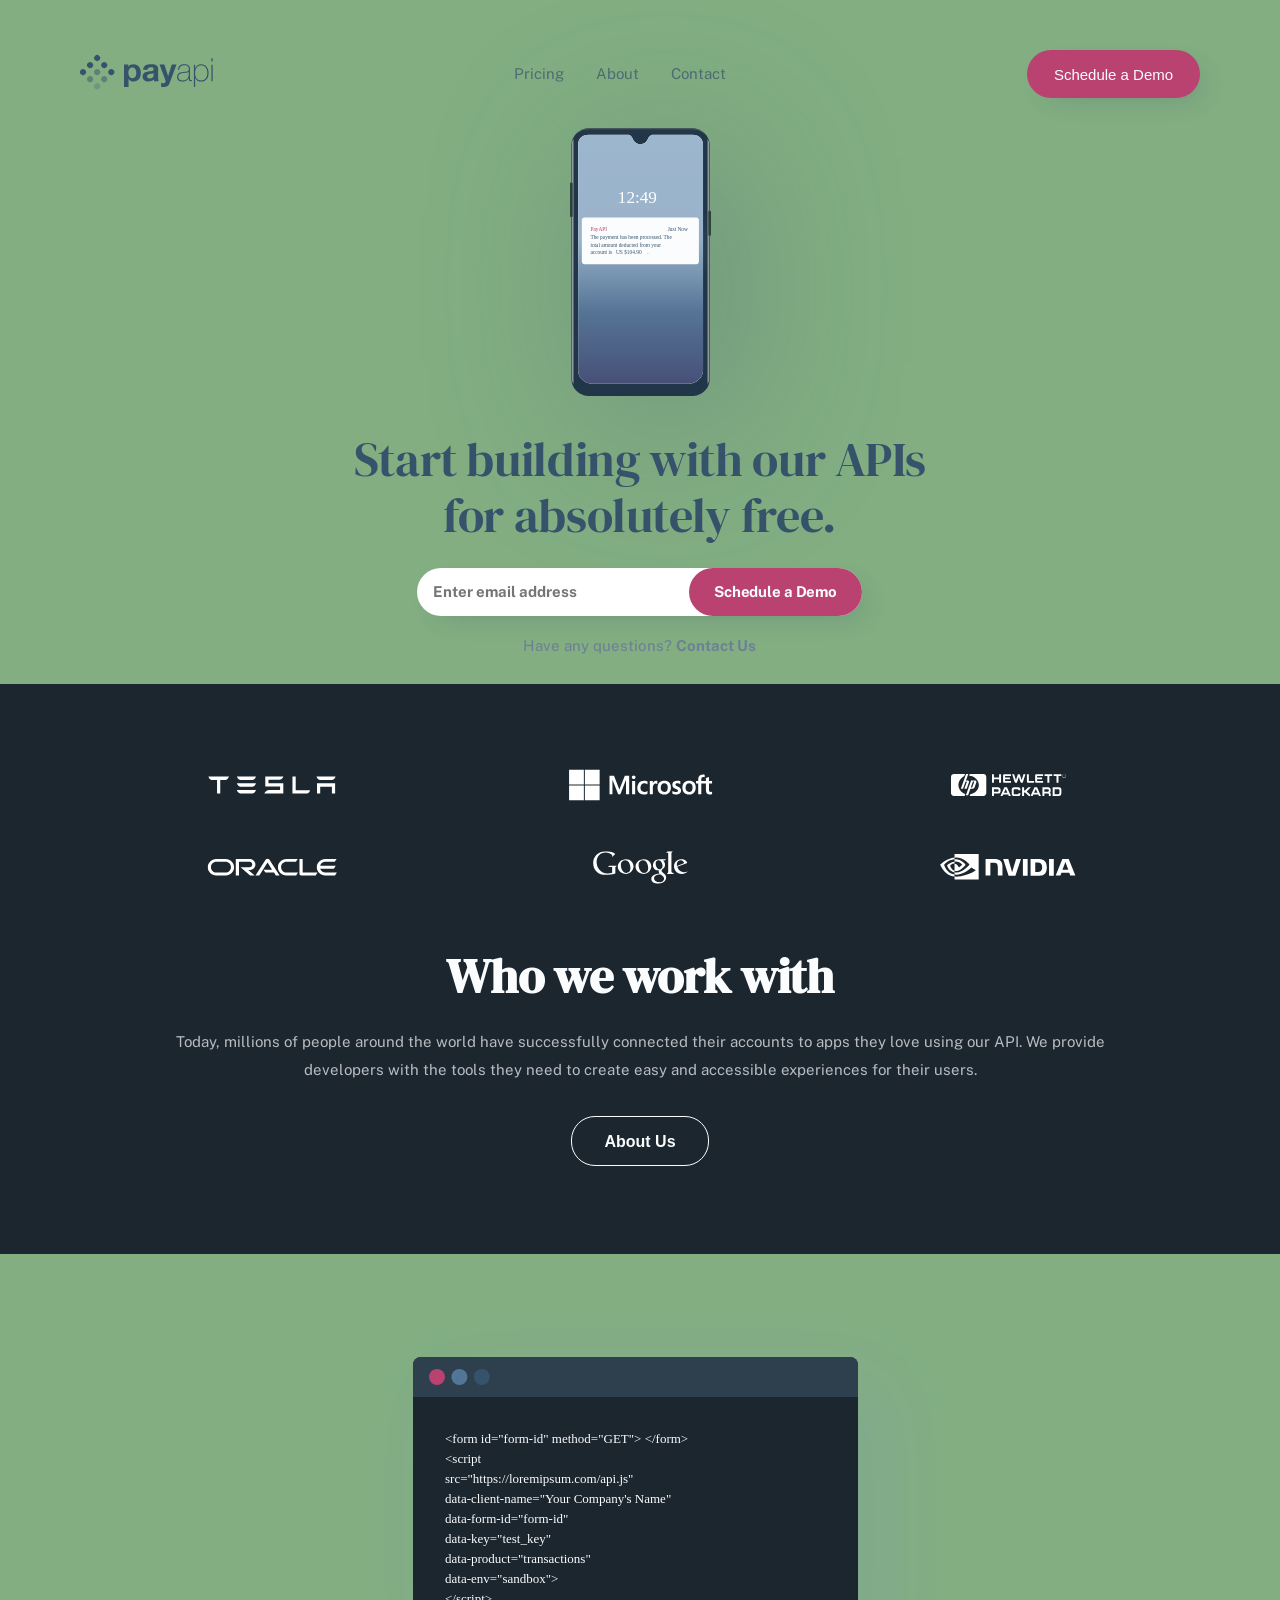
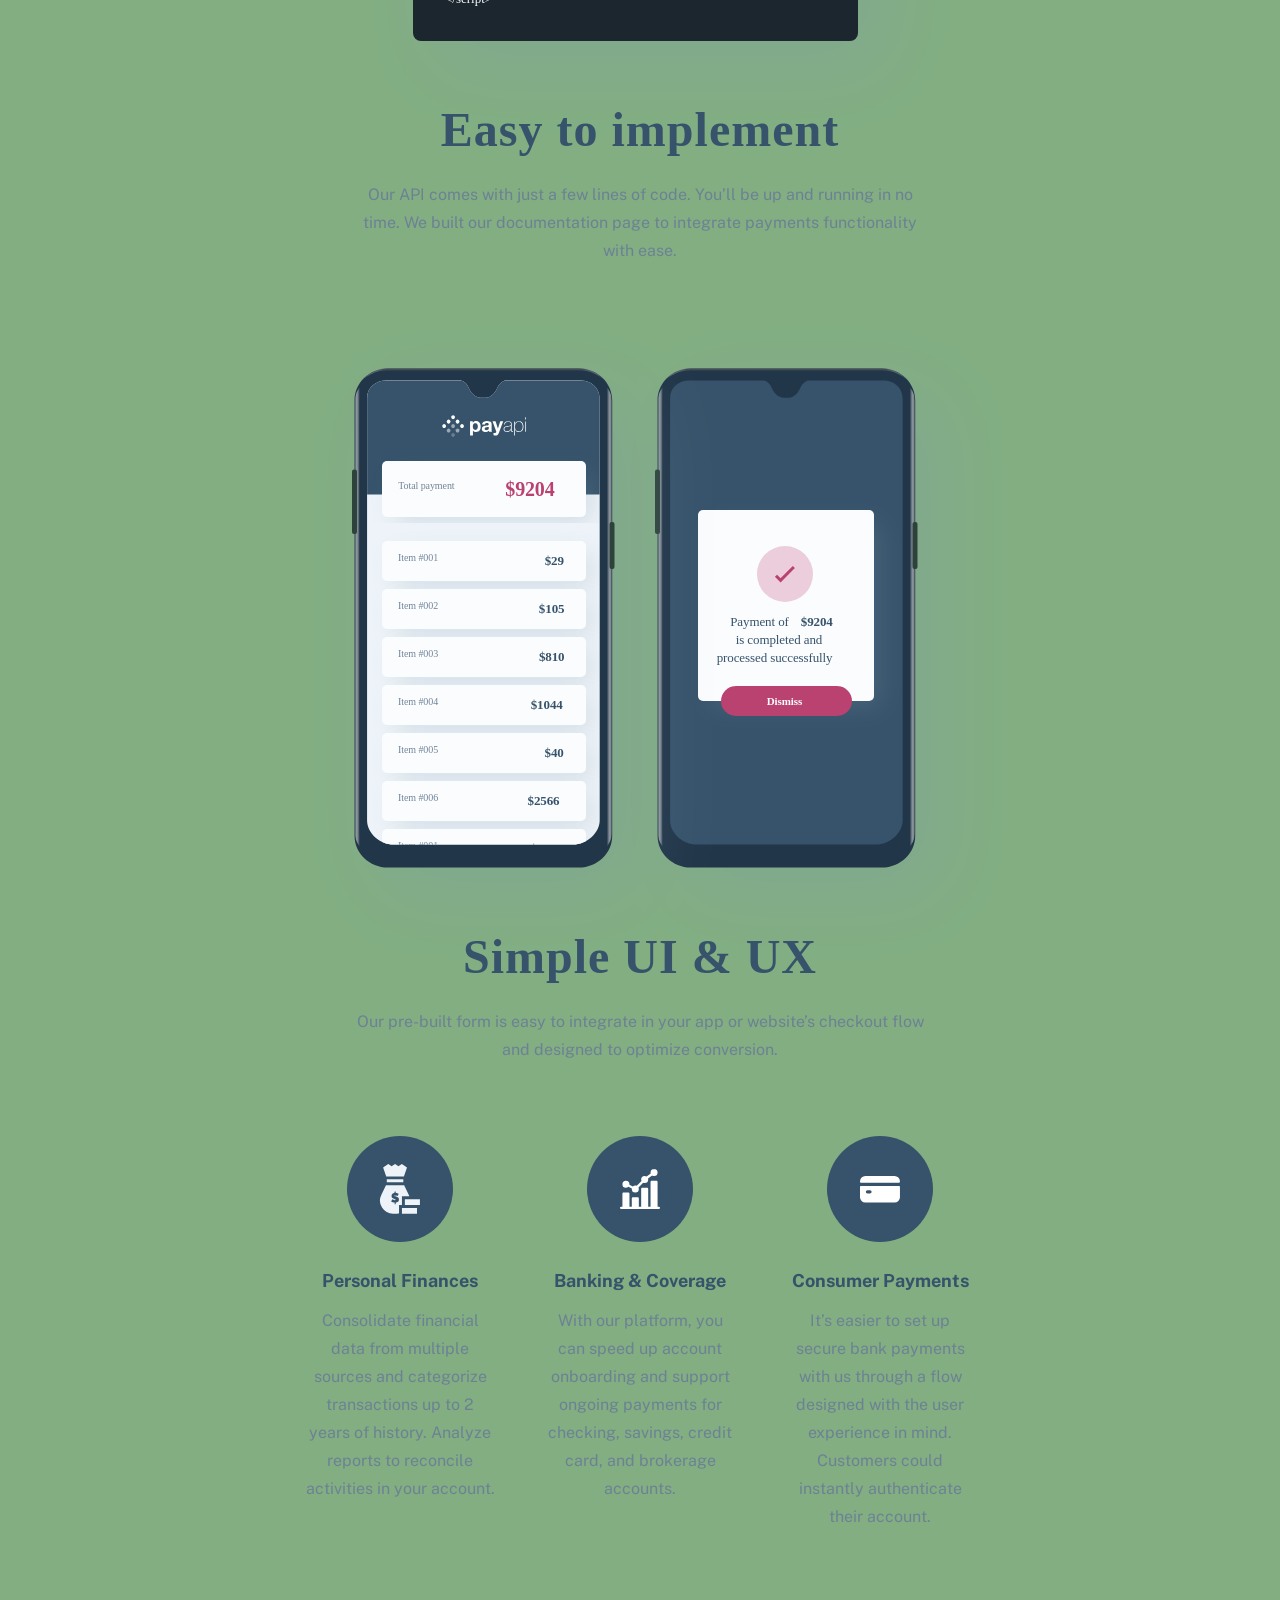
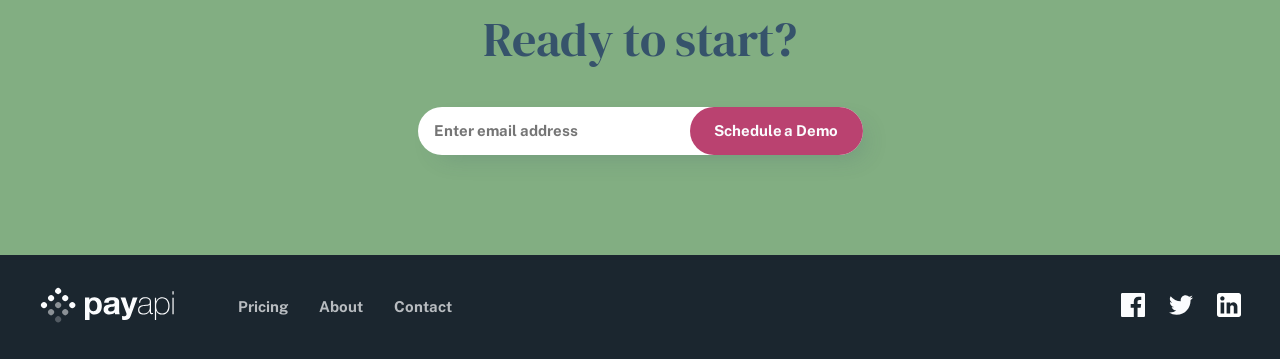
==== commit 6feb6142: "Homepage done, conflicts fixed, sections merged" ====
--- a/html/index.html
+++ b/html/index.html
@@ -2,144 +2,223 @@
 <html lang="en">
 
 <head>
-    <meta charset="UTF-8" />
-    <meta name="viewport" content="width=device-width, initial-scale=1.0" />
-    <title>Document</title>
-    <link rel="stylesheet" href="/css/style.css" />
-    <script defer src="/js/main.js"></script>
+  <meta charset="UTF-8" />
+  <meta name="viewport" content="width=device-width, initial-scale=1.0" />
+  <title>Homepage</title>
+  <link rel="stylesheet" href="/css/style.css" />
+  <script defer src="/js/main.js"></script>
 </head>
 
 <body>
-
-    <header>
-        <!-- NAVBAR Section -->
-        <section>
-            <a href="/html/index.html">
-                <img src="/assets/shared/desktop/logo.svg" alt="logo" />
-            </a>
-
-            <nav>
-                <div class="side-menu">
-                    <ul>
-                        <li><a href="/html/pricing.html">Pricing</a></li>
-                        <li><a href="/html/about.html">About</a></li>
-                        <li><a href="/html/contact.html">Contact</a></li>
-                    </ul>
-                </div>
-            </nav>
-        </section>
-
-        <section>
-            <!-- Image Section -->
-            <div class="center__img">
-               
-            </div>
-            <!-- Input and button Section -->
-            <div>
-                <input class="title_input" type="email" name="" id="" />
-                <input class="schedule_btn act__btn" type="submit" value="Schedule a Demo" />
-            </div>
-        </section>
-    </header>
+  <header>
+    <!-- NAVBAR Section -->
+    <section class="nav">
+      <a href="/html/index.html">
+        <img class="logo" src="/assets/shared/desktop/logo.svg" alt="logo">
+      </a>
+
+      <ul class="menu">
+        <li class="w-700"><a class="menuItem" href="/html/pricing.html">Pricing</a></li>
+        <li class="w-700"><a class="menuItem" href="/html/about.html">About</a></li>
+        <li class="w-700"><a class="menuItem" href="/html/contact.html">Contact</a></li>
+        <input class="mobile__btn" type="button" value="Schedule a Demo">
+      </ul>
+      <input class="bttn" type="button" value="Schedule a Demo">
+      <button class="hamburger">
+        <svg class="menuIcon" width="28" height="17" xmlns="http://www.w3.org/2000/svg">
+          <g fill="#36536B" fill-rule="evenodd">
+            <path d="M0 0h28v3H0zM0 7h28v3H0zM0 14h28v3H0z" />
+          </g>
+        </svg>
+        <svg class="closeIcon" width="22" height="23" xmlns="http://www.w3.org/2000/svg">
+          <path
+            d="M19.839.54L21.96 2.66 13.12 11.5l8.84 8.839-2.121 2.121-8.84-8.84-8.838 8.84L.04 20.34l8.838-8.84L.04 2.662 2.16.54 11 9.378 19.839.54z"
+            fill="#FBFCFE" fill-rule="evenodd" />
+        </svg>
+      </button>
+    </section>
+    <!-- Heeader part -->
+    <section class="win__8">
+      <!-- Image Section -->
+      <div class="center__img">
+        <img src="/assets/home/desktop/illustration-phone-mockup2.svg" alt="">
+      </div>
+      <!-- Input and button Section -->
+      <div class="head__desktop">
+        <div class="head__text">
+          <p class="title__txt">
+            Start building with our APIs for absolutely free.
+          </p>
+          <form class="btns">
+            <input class="title_input" type="email" name="" id="email" placeholder="Enter email address" />
+            <button class="bttn__header" type="submit">Schedule a Demo</button>
+          </form>
+          <p class="p__questions">
+            Have any questions?
+            <a class="contact" href="about.html">Contact Us</a>
+          </p>
+        </div>
+      </div>
+    </section>
+  </header>
     <!-- MAIN PART -->
     <main>
-        <section>
-            <!-- Section about partners with "About Us" button -->
-            <div>
-                <h1></h1>
-                <p></p>
-                <button type="button">About Us</button>
-            </div>
-
-            <!-- Partners Logos Section -->
-            <div>
-                <!-- <img src="/assets/shared/desktop/microsoft.svg" alt="" />
-                <img src="/assets/shared/desktop/nvidia.svg" alt="" />
-                <img src="/assets/shared/desktop/oracle.svg" alt="" />
-                <img src="/assets/shared/desktop/tesla.svg" alt="" />
-                <img src="/assets/shared/desktop/google.svg" alt="" />
-                <img src="/assets/shared/desktop/hewlett-packard.svg" alt="" /> -->
-            </div>
-        </section>
-
-        <!-- Section 1 with image and text-->
-        <section>
-            <div>
-                <img src="" alt="">
-            </div>
-            <div>
-                <h1></h1>
-                <p></p>
-            </div>
-        </section>
-        <!-- Section 2 with text and image -->
-        <section>
-            <div>
-                <h1></h1>
-                <p></p>
-            </div>
-            <div>
-                <img src="" alt="" />
-            </div>
-        </section>
-
-        <!-- Section with three icons and text below them -->
-        <section>
-            <div>
-                <h2></h2>
-                <p></p>
-            </div>
-
-            <div>
-                <h2></h2>
-                <p></p>
-            </div>
-
-            <div>
-                <h2></h2>
-                <p></p>
-            </div>
-        </section>
+      <!-- Section about partners with "About Us" button -->
+      <section class="partners">
+        <!-- Partners Logos Section -->
+        <div class="partners__reverse">
+          <div class="partners__logos ">
+            <svg class="logo__scale" xmlns="http://www.w3.org/2000/svg" width="107" height="16" viewBox="0 0 107 16"
+              fill="none">
+              <path fill-rule="evenodd" clip-rule="evenodd"
+                d="M2.75692 3.74634C1.35958 3.43124 0.302128 2.17086 0 0.910481L17.2591 0.871094V0.910481C16.9569 2.17086 15.9373 3.35247 14.5021 3.74634H10.1968L9.97023 3.82511V15.1292H7.28884V3.82511L7.06224 3.74634H2.75692ZM26.6535 3.73842H36.941C38.3889 3.46347 39.4558 2.128 39.7225 0.871094H23.8339C24.1388 2.128 25.2056 3.42419 26.6535 3.73842ZM103.239 3.73842H92.951C91.5412 3.42419 90.4744 2.128 90.1695 0.871094H106.02C105.715 2.128 104.686 3.46347 103.239 3.73842ZM90.5887 15.1292V6.52719H105.677V15.1292H103.01V9.39451H93.2558V15.1292H90.5887ZM82.4729 15.1292C83.8065 14.54 84.5304 13.5187 84.8353 12.3404H72.8331V0.910372H70.1279V15.1292H82.4729ZM59.6498 3.69914H50.1243L50.1624 6.52719H62.5075V15.1292H46.6952C47.3429 13.7544 48.6384 12.6939 50.1624 12.2618H59.8403V9.31595H47.4953V0.910372H62.5837C62.2789 2.128 61.0977 3.26708 59.6498 3.69914ZM36.941 9.35523H26.6535C25.2056 9.041 24.1388 7.74482 23.8339 6.48791H39.7225C39.4558 7.74482 38.3889 9.08028 36.941 9.35523ZM26.6535 15.1292H36.941C38.3889 14.8542 39.4558 13.5187 39.7225 12.2618H23.8339C24.1388 13.5187 25.2056 14.8542 26.6535 15.1292Z"
+                fill="white" />
+            </svg>
+            <svg class="logo__scale" xmlns="http://www.w3.org/2000/svg" width="121" height="26" viewBox="0 0 121 26"
+              fill="none">
+              <path fill-rule="evenodd" clip-rule="evenodd"
+                d="M13.3032 12.5806H0.975342V0H13.3032V12.5806ZM120.145 11.7932V9.67856H117.562V6.39111L117.475 6.41833L115.048 7.17299L115 7.18776V9.67867H111.17V8.29102C111.17 7.64488 111.312 7.15042 111.593 6.82067C111.871 6.49486 112.269 6.32923 112.776 6.32923C113.141 6.32923 113.519 6.41658 113.899 6.58885L113.994 6.63212V4.40513L113.949 4.38838C113.595 4.2588 113.112 4.19355 112.514 4.19355C111.761 4.19355 111.076 4.36023 110.479 4.69057C109.882 5.02137 109.412 5.49361 109.082 6.09404C108.754 6.69377 108.588 7.38643 108.588 8.15295V9.67856H106.789V11.7932H108.588V20.7017H111.17V11.7932H115V17.4544C115 19.786 116.082 20.9675 118.216 20.9675C118.567 20.9675 118.936 20.9258 119.312 20.844C119.696 20.76 119.957 20.6761 120.111 20.5866L120.145 20.5661V18.4319L120.04 18.5025C119.9 18.5975 119.725 18.675 119.521 18.7327C119.315 18.7915 119.144 18.8209 119.011 18.8209C118.511 18.8209 118.141 18.684 117.911 18.4138C117.679 18.1411 117.562 17.6644 117.562 16.9974V11.7932H120.145ZM101.022 18.8212C100.085 18.8212 99.3458 18.5053 98.825 17.883C98.3011 17.2576 98.0356 16.3659 98.0356 15.233C98.0356 14.0641 98.3011 13.1493 98.8253 12.5128C99.3464 11.8805 100.078 11.5596 101.001 11.5596C101.897 11.5596 102.609 11.8661 103.12 12.4711C103.633 13.0792 103.893 13.9867 103.893 15.1691C103.893 16.3662 103.649 17.2856 103.166 17.9007C102.686 18.5111 101.965 18.8212 101.022 18.8212ZM96.9156 10.9961C97.9283 9.94562 99.3487 9.41301 101.137 9.41301C102.821 9.41301 104.158 9.92247 105.107 10.9276C106.057 11.9322 106.538 13.3308 106.538 15.0837C106.538 16.8583 106.025 18.2984 105.013 19.3622C104.001 20.4272 102.609 20.9673 100.875 20.9673C99.2119 20.9673 97.8674 20.4548 96.8793 19.4431C95.8913 18.4317 95.3905 17.0435 95.3905 15.3176C95.3905 13.5005 95.9036 12.0466 96.9156 10.9961ZM91.2269 9.41301C90.0105 9.41301 89.0043 9.72927 88.2356 10.3528C87.4623 10.9801 87.07 11.8028 87.07 12.7984C87.07 13.3159 87.1547 13.7756 87.3213 14.1655C87.489 14.5566 87.7484 14.901 88.093 15.1901C88.4351 15.4768 88.9631 15.7771 89.6627 16.0827C90.2509 16.3287 90.6895 16.5368 90.9681 16.7008C91.2405 16.8615 91.4338 17.0231 91.5429 17.1805C91.649 17.3345 91.7028 17.5453 91.7028 17.8053C91.7028 18.5459 91.1572 18.9063 90.0345 18.9063C89.6181 18.9063 89.1431 18.8179 88.6227 18.6436C88.1061 18.472 87.6185 18.2207 87.177 17.8985L87.0698 17.8203V20.3475L87.1091 20.3662C87.4745 20.5376 87.9352 20.6822 88.4782 20.7959C89.0202 20.9098 89.5126 20.9677 89.9403 20.9677C91.2603 20.9677 92.3232 20.65 93.0989 20.0227C93.8794 19.3911 94.275 18.5489 94.275 17.519C94.275 16.7759 94.062 16.1388 93.6423 15.6249C93.2254 15.1152 92.5019 14.6472 91.4927 14.2336C90.6887 13.9056 90.1736 13.6333 89.9611 13.4243C89.7563 13.2224 89.6523 12.9368 89.6523 12.5752C89.6523 12.2546 89.7807 11.9978 90.0442 11.7898C90.3098 11.5808 90.6795 11.4745 91.1432 11.4745C91.5735 11.4745 92.0137 11.5436 92.4515 11.679C92.889 11.8144 93.2733 11.9957 93.594 12.2175L93.6995 12.2908V9.89351L93.659 9.87583C93.3631 9.74683 92.9729 9.63645 92.4989 9.54689C92.0271 9.4579 91.5991 9.41301 91.2269 9.41301ZM78.1409 17.883C78.6616 18.5053 79.4008 18.8212 80.3379 18.8212C81.281 18.8212 82.0018 18.5111 82.4814 17.9007C82.9643 17.2856 83.2093 16.3662 83.2093 15.1691C83.2093 13.9867 82.949 13.0792 82.4357 12.4711C81.925 11.8661 81.2122 11.5596 80.3172 11.5596C79.3939 11.5596 78.6621 11.8805 78.1415 12.5128C77.6171 13.1493 77.3518 14.0641 77.3518 15.233C77.3518 16.3662 77.6168 17.2576 78.1409 17.883ZM80.453 9.41301C78.6643 9.41301 77.2439 9.94562 76.2317 10.9961C75.2197 12.0466 74.7062 13.5005 74.7062 15.3176C74.7062 17.0442 75.2074 18.4317 76.1954 19.4431C77.1834 20.4548 78.5279 20.9673 80.1914 20.9673C81.9246 20.9673 83.317 20.4272 84.3293 19.3622C85.3412 18.2984 85.8542 16.8583 85.8542 15.0837C85.8542 13.3308 85.3729 11.9322 84.4232 10.9276C83.4731 9.92247 82.1372 9.41301 80.453 9.41301ZM70.7862 9.67856V11.5875H70.8134C71.0517 10.968 71.3634 10.4713 71.7947 10.1089C72.2861 9.6967 72.8597 9.48733 73.5008 9.48733C73.926 9.48733 74.2621 9.53909 74.4997 9.64168L74.541 9.65971V12.2738L74.4337 12.1948C74.3157 12.1083 74.1154 12.026 73.8389 11.9503C73.5596 11.8741 73.3017 11.8356 73.0719 11.8356C72.394 11.8356 71.8388 12.1335 71.4221 12.7214C71.0001 13.3163 70.7862 14.104 70.7862 15.0628V20.7015H68.2353V9.67856H70.7862ZM63.6671 9.41301C62.4968 9.41301 61.4529 9.66809 60.5651 10.1709C59.6753 10.6749 58.9873 11.3945 58.5191 12.3094C58.053 13.2221 57.8164 14.2883 57.8164 15.4773C57.8164 16.5188 58.0458 17.4745 58.4993 18.3169C58.953 19.1607 59.5952 19.8207 60.4082 20.2786C61.2199 20.7358 62.1582 20.9676 63.197 20.9676C64.4093 20.9676 65.4443 20.7213 66.2742 20.2354L66.3077 20.2159V17.8403L66.2005 17.9199C65.8246 18.1983 65.4045 18.4204 64.9525 18.5805C64.5016 18.7404 64.0906 18.8212 63.7301 18.8212C62.7292 18.8212 61.9256 18.5029 61.3424 17.8752C60.7579 17.2468 60.4615 16.3643 60.4615 15.2538C60.4615 14.1364 60.7706 13.2312 61.3797 12.5633C61.987 11.8974 62.792 11.5596 63.7722 11.5596C64.6107 11.5596 65.4277 11.8482 66.2007 12.4182L66.3077 12.4971V9.99412L66.2731 9.97435C65.9823 9.80883 65.5855 9.67216 65.093 9.56852C64.6026 9.46511 64.1229 9.41301 63.6671 9.41301ZM53.5086 9.67867H56.0595V20.7015H53.5086V9.67867ZM54.8102 4.98287C54.3903 4.98287 54.0241 5.12815 53.7233 5.41603C53.4212 5.70473 53.268 6.06822 53.268 6.49719C53.268 6.91942 53.4193 7.27628 53.7186 7.5573C54.0159 7.8375 54.3832 7.97952 54.8103 7.97952C55.2372 7.97952 55.6059 7.8375 55.9068 7.55776C56.2095 7.27628 56.3631 6.91953 56.3631 6.49719C56.3631 6.08322 56.2137 5.72346 55.9192 5.42766C55.625 5.13245 55.2517 4.98287 54.8102 4.98287ZM48.4454 20.7015V8.86539H48.3615L43.7415 20.7015H41.8952L37.202 8.86423H37.1181V20.7014H34.6716V5.3203H38.4214L42.8659 16.745L47.4457 5.3203H51.0488V20.7015H48.4454ZM14.1251 12.5806H26.453V0H14.1251V12.5806ZM13.3032 26H0.975342V13.4194H13.3032V26ZM14.1251 26H26.453V13.4194H14.1251V26Z"
+                fill="white" />
+            </svg>
+            <svg xmlns="http://www.w3.org/2000/svg" width="115" height="22" viewBox="0 0 115 22" fill="none">
+              <path fill-rule="evenodd" clip-rule="evenodd"
+                d="M32.3952 0H18.7614L18.1421 1.6469C23.5481 1.90327 27.8451 5.96744 27.8451 10.9429C27.8451 15.5676 24.1323 19.4046 19.2677 20.129L18.684 21.8963H32.3952C33.1634 21.8993 33.9011 21.5931 34.4455 21.0455C34.9898 20.4978 35.296 19.7537 35.2963 18.9775V2.90892C35.2963 1.28809 33.9969 0 32.3952 0ZM7.43342 10.9435C7.43342 15.0151 10.321 18.6087 14.3378 19.9148L13.6368 21.8963H2.89436C1.29573 21.8963 0 20.5722 0 18.9558V2.93126C-0.00101789 1.31471 1.29443 0.00301889 2.89436 0.000620767H13.9846L13.2891 1.95604C9.94133 3.75192 7.43342 7.36416 7.43342 10.9435ZM108.008 13.3558H101.673V21.9845H107.969C110.249 21.9845 110.403 19.759 110.403 18.5485V16.0108C110.403 14.4881 109.63 13.3558 108.008 13.3558ZM108.432 18.7832V16.3231C108.472 15.7774 108.086 15.1523 107.506 15.1523H103.642V20.1886H107.351C108.046 20.1886 108.432 19.5244 108.432 18.7832ZM98.9531 18.6305C99.4188 18.2381 99.7284 17.6509 99.7284 16.0835C99.7284 14.3205 98.5273 13.3409 97.1327 13.3409H91.4367V21.9994H93.3745V19.4524H96.7057C97.481 19.4524 97.8687 20.0793 97.8687 20.4319V21.9988H99.7284V20.1967C99.7284 19.6876 99.573 18.944 98.9531 18.6305ZM93.3739 17.6509H96.9379C97.6746 17.6509 97.8681 16.7495 97.8681 16.3194C97.8681 15.8873 97.6746 15.1436 96.7051 15.1436H93.3739V17.6509ZM86.0529 13.3577H83.5044L80.0676 20.7727V21.9826H81.6121L82.307 20.4214H87.2423L87.9458 21.9826H89.9548L86.0529 13.3577ZM84.7787 14.958L83.118 18.6267H86.432L84.7787 14.958ZM71.1087 21.9919V13.349H73.0827V16.595H73.9336L77.2992 13.349H79.93L75.7896 17.4163L79.2326 20.8578V21.9919H77.7624L74.0884 18.3933H73.0827V21.9919H71.1087ZM60.7422 19.9508V15.3894C60.7422 14.4155 61.7836 13.3626 62.7094 13.3626H67.4555C68.6904 13.4011 69.4222 14.6886 69.4222 15.4292V16.1691H67.4555C67.4156 15.7793 67.0691 15.1951 66.7607 15.1951H63.365C62.5939 15.1951 62.71 15.9748 62.71 15.9748V19.4052C62.71 20.0291 63.0953 20.1849 63.3269 20.1849H66.6833C67.4162 20.1849 67.4942 19.561 67.4942 19.1712H69.4228V19.9508C69.4228 21.2377 68.5362 21.9783 67.4561 21.9783H62.7487C61.2822 21.9783 60.7422 20.8472 60.7422 19.9508ZM55.9635 13.3409H53.4064L49.4154 22H51.5074L52.2053 20.4332H57.156L57.8619 22H59.8771L55.9635 13.3409ZM54.6844 14.9468L53.0188 18.6305H56.3119L54.6844 14.9468ZM47.203 13.354H40.9806V21.987H42.9515V19.5647H47.2024C48.3617 19.5647 49.6759 18.9011 49.6759 16.4789C49.6765 14.0182 48.2462 13.354 47.203 13.354ZM42.9515 17.7682H46.7392C47.5895 17.7682 47.5895 16.87 47.5895 16.4795C47.5895 16.0891 47.5895 15.1511 46.623 15.1511H42.9515V17.7682ZM40.9806 0.141535V8.77455H42.9515V5.33674H48.0914V8.77455H50.0624V0.141535H48.0914V3.54024H42.9515V0.141535H40.9806ZM53.4427 0.135948H60.0197V1.93679H54.0614V3.54024H59.0139V5.33922H54.0614V6.98177H60.0197V8.78076H53.3266C52.5525 8.78076 52.0886 8.15502 52.0886 7.64661V1.42714C52.0886 0.644357 52.5525 0.135948 53.4427 0.135948ZM75.9002 0.144639V7.48335C75.9002 8.14695 76.4028 8.77145 77.2912 8.77145H83.086V6.97556H77.8712V0.144639H75.9002ZM98.343 1.93493V8.78076H96.3702V1.93493H93.5256V0.134707H101.227V1.93493H98.343ZM107.469 8.78634V1.93121H110.355V0.12912H102.646V1.93121H105.494V8.78634H107.469ZM85.5073 0.139673H92.0794H92.08V1.93679H86.126V3.53962H91.0749V5.33736H86.126V6.97867H92.08V8.77641H85.3912C84.6171 8.77641 84.1538 8.1513 84.1538 7.64289V1.42963C84.1538 0.647461 84.6171 0.139673 85.5073 0.139673ZM70.5158 8.78945C69.934 8.78945 69.3724 7.90796 69.2557 7.47652L67.8027 2.94927L65.903 8.79007H64.7019C64.12 8.79007 63.6156 7.88871 63.4995 7.4579L61.1354 0.127257H63.1118L64.9347 6.04628L66.8725 0.166366H68.7322L70.67 6.04628L72.4916 0.127257H74.4693L71.6782 8.79007H70.5158V8.78945ZM113.025 0.0763544C113.535 0.0681472 114.026 0.272203 114.382 0.640632C114.755 1.01682 114.942 1.47246 114.942 2.00694C114.95 2.52317 114.748 3.01992 114.382 3.3807C114.008 3.75999 113.555 3.94994 113.025 3.94994C112.493 3.94994 112.042 3.76061 111.67 3.3807C111.3 3.00265 111.115 2.54515 111.115 2.00694C111.107 1.49298 111.31 0.998695 111.675 0.640632C112.048 0.265068 112.497 0.0763544 113.025 0.0763544ZM114.191 3.19323C113.887 3.51331 113.464 3.69098 113.025 3.68363C112.586 3.69144 112.163 3.51369 111.859 3.19323C111.546 2.88025 111.373 2.45129 111.381 2.00632C111.381 1.54571 111.541 1.15277 111.861 0.827483C112.183 0.500959 112.57 0.337077 113.026 0.337077C113.481 0.337077 113.87 0.500959 114.192 0.827483C114.512 1.15277 114.671 1.54571 114.671 2.00632C114.671 2.47065 114.512 2.86608 114.191 3.19323ZM15.0461 0L9.85222 14.6674V14.668H12.0457L14.5851 7.60848H15.2775C15.7385 7.60848 15.7385 7.94782 15.6619 8.3256L13.3919 14.668H15.6619C15.6619 14.668 17.624 9.3076 17.9705 8.17485C18.3164 7.04211 17.624 6.47574 16.2772 6.47574H14.9689L17.2775 0H15.0461ZM20.0814 6.4385H23.6719C24.7524 6.4385 25.8727 7.00727 25.2936 8.56164L23.6333 13.1869C23.3248 14.059 23.0542 14.6656 21.4325 14.6656H19.4024L17.1086 21.1852H14.9077L20.0814 6.4385ZM23.0542 8.14482C23.0542 8.14482 21.4325 12.656 21.3939 12.8836C21.3553 13.1112 21.1619 13.5281 20.7762 13.5281H19.8022L21.8959 7.57605H22.8613C23.2085 7.57605 23.1699 7.84152 23.0542 8.14482Z"
+                fill="white" />
+            </svg>
+            <svg class="logo__scale" mlns="http://www.w3.org/2000/svg" width="109" height="15" viewBox="0 0 109 15"
+              fill="none">
+              <path fill-rule="evenodd" clip-rule="evenodd"
+                d="M47.0247 9.2711H54.1314L50.3735 3.28146L43.4765 14.1109H40.3377L48.7266 1.10233C49.0913 0.576854 49.6992 0.259277 50.3735 0.259277C51.0256 0.259277 51.6335 0.565824 51.9873 1.08048L60.4094 14.1109H57.2706L55.7897 11.691H48.5943L47.0247 9.2711ZM79.6302 11.6908V0.390595H76.9666V12.7969C76.9666 13.1363 77.0991 13.4649 77.3533 13.7168C77.6075 13.9686 77.9501 14.1109 78.3259 14.1109H90.4729L92.0425 11.691H79.63L79.6302 11.6908ZM40.2492 5.03334C40.2492 7.5956 38.1492 9.66505 35.5627 9.66505L35.5629 9.66547H34.347L39.6966 14.1111H35.828L27.8768 7.24556L35.386 7.25638C36.6239 7.25638 37.6186 6.25994 37.6186 5.03375C37.6186 3.80736 36.6239 2.81072 35.386 2.81072H26.5725V14.1111H23.9097V0.390387H35.5627C38.1492 0.390387 40.2492 2.47087 40.2492 5.03334ZM7.51875 14.1109C3.69556 14.1111 0.592896 11.045 0.592896 7.25638C0.592896 3.46751 3.69556 0.390803 7.51875 0.390803H15.5685C19.3925 0.390803 22.4928 3.46751 22.4928 7.25638C22.4928 11.045 19.3925 14.1109 15.5682 14.1109H7.51875ZM19.8725 7.25617C19.8725 9.70896 17.8664 11.691 15.3895 11.691H15.3893H7.69667C5.22084 11.691 3.21367 9.70896 3.21367 7.25638C3.21367 4.80358 5.22084 2.81072 7.69688 2.81072H15.3895C17.8664 2.81072 19.8725 4.80358 19.8725 7.25617ZM65.969 14.1109C62.145 14.1109 59.0389 11.045 59.0389 7.25638C59.0389 3.46751 62.145 0.390803 65.969 0.390803H75.5299L73.9712 2.81072H66.1459C63.67 2.81072 61.6585 4.80358 61.6585 7.25638C61.6585 9.70896 63.67 11.691 66.1459 11.691H75.7507L74.1811 14.1109H65.969ZM94.2312 8.46071C94.7616 10.3333 96.497 11.691 98.5417 11.691H108.146L106.577 14.1107H98.3646C94.5404 14.1107 91.4346 11.0448 91.4346 7.25596C91.4346 3.4673 94.5404 0.390387 98.3646 0.390387H107.936L106.356 2.81072H98.5417C96.497 2.81072 94.7616 4.17925 94.2312 6.0408H107.185L105.615 8.46071H94.2312Z"
+                fill="white" />
+            </svg>
+            <svg class="logo__scale" xmlns="http://www.w3.org/2000/svg" width="79" height="27" viewBox="0 0 79 27"
+              fill="none">
+              <path fill-rule="evenodd" clip-rule="evenodd"
+                d="M15.8735 13.156H12.4196L13.5755 12.027H19.7359L18.8288 12.9196C18.6604 13.0716 18.5478 13.2446 18.5478 13.4968V18.4283C15.6729 19.2154 13.1841 19.6364 10.3811 19.6364C4.6002 19.6364 0 15.8928 0 9.67838C0 5.31251 3.44961 0 10.9965 0C14.4343 0 16.8395 1.05087 18.5005 2.15661L15.8744 4.74054V3.18322C14.4739 1.93399 12.9084 1.03716 10.218 1.03716C5.96632 1.03716 2.91882 4.28252 2.91882 8.90922C2.91882 13.6265 6.28801 18.4568 12.0206 18.4568C13.435 18.4568 14.7958 18.2699 15.8735 17.9292V13.156ZM27.4764 6.54545C23.2049 6.54545 20.5583 9.56428 20.5583 12.7686C20.5583 15.5344 22.6904 18.8182 27.0104 18.8182C31.1659 18.8182 33.7155 15.7934 33.7155 12.533C33.7155 9.49595 31.2239 6.54658 27.4764 6.54658V6.54545ZM26.7677 7.42557C29.7793 7.42557 31.1205 11.2204 31.1205 13.927C31.1205 17.9523 27.9983 18.0319 27.625 18.0319C26.1962 18.0319 25.1977 17.1967 24.4502 16.1013C23.7922 15.0918 23.149 13.2162 23.149 11.3836C23.149 9.55805 23.7668 8.66672 24.7391 8.01096C25.5341 7.5194 26.2786 7.42557 26.7667 7.42557H26.7677ZM55.4381 6.54545C51.8331 6.54545 49.8829 8.91441 49.8829 11.5594C49.8829 13.573 51.2727 15.8447 54.1399 15.8447H54.8653C54.8653 15.8447 54.6677 16.3428 54.6667 16.824C54.6667 17.5337 54.9123 17.9323 55.4339 18.5457C50.5003 18.8577 48.5175 20.9231 48.5175 23.1429C48.5175 25.0869 50.3109 27 54.0797 27C58.5415 27 60.8524 24.4289 60.8524 21.9057C60.8524 20.1269 59.9986 19.1518 57.8364 17.4702C57.2006 16.9573 57.0774 16.6306 57.0774 16.2467C57.0774 15.707 57.3827 15.3464 57.5038 15.2034L57.5104 15.1955C57.6454 15.0477 57.8455 14.8861 58.0042 14.758C58.0862 14.6918 58.1571 14.6345 58.2022 14.5927C58.9287 13.9539 59.9548 13.0086 59.9548 11.1218C59.9548 9.8273 59.436 8.71368 58.2542 7.67092H59.697L60.7811 6.54567H55.4381V6.54545ZM54.4437 7.38728C55.0978 7.38728 55.6438 7.62735 56.2206 8.12546C56.8603 8.72405 57.8825 10.3326 57.8825 12.323C57.8825 14.4709 56.2747 15.0589 55.4045 15.0589C54.9786 15.0589 54.4682 14.9351 54.0361 14.6285C53.0763 13.9824 52.1235 12.2627 52.1235 10.2163C52.1235 8.36976 53.1832 7.38728 54.4437 7.38728ZM56.3439 19.3844C56.3439 19.3844 56.1462 19.3611 55.8712 19.3611C52.1694 19.4149 50.8203 20.864 50.8203 22.5477C50.8203 24.5803 52.789 25.825 55.3647 25.825C57.7112 25.825 59.1601 24.5538 59.1601 22.9326C59.1601 21.7533 58.502 21.0913 57.4464 20.2251C56.993 19.8656 56.3439 19.3844 56.3439 19.3844ZM66.6335 18.8182H61.3979L62.3573 17.8739C62.5146 17.7131 62.5879 17.5566 62.5879 17.3267V1.14766H60.8524L62.0145 0H66.4793L65.535 0.932605C65.4294 1.03279 65.285 1.19035 65.285 1.49802V17.117C65.285 17.4513 65.5252 17.7963 65.9295 17.8452L67.4311 18.0305L66.6335 18.8182ZM67.4311 12.4381C67.4311 8.65346 70.5744 6.54545 73.5333 6.54545H73.5344C76.6732 6.54545 78.0392 8.17118 78.5236 9.78558L70.1368 12.9542C70.9376 15.8975 73.2266 17.4986 75.6007 17.4986C76.8501 17.4986 77.7906 17.1417 78.9437 16.5981C78.3328 17.362 77.496 17.9698 76.6264 18.3441C75.8158 18.6918 74.9506 18.8182 73.8999 18.8182C69.6863 18.8182 67.4311 15.5638 67.4311 12.4381ZM75.7207 9.58763C75.7207 8.63204 74.5731 7.4113 72.9855 7.4113C71.936 7.4113 69.8085 8.1466 69.8085 10.8971C69.8085 11.5529 69.948 12.1597 69.948 12.1597L75.1032 10.2108C75.5135 10.0598 75.7207 9.89664 75.7207 9.58763ZM42.2784 6.54545C38.0068 6.54545 35.3602 9.56428 35.3602 12.7686C35.3602 15.5344 37.4924 18.8182 41.8123 18.8182C45.9678 18.8182 48.5175 15.7934 48.5175 12.533C48.5175 9.49595 46.0258 6.54658 42.2784 6.54658V6.54545ZM41.5697 7.42557C44.5813 7.42557 45.9224 11.2204 45.9224 13.927C45.9224 17.9523 42.8002 18.0319 42.4269 18.0319C40.9982 18.0319 39.9996 17.1967 39.2521 16.1013C38.5942 15.0918 37.951 13.2162 37.951 11.3836C37.951 9.55805 38.5687 8.66672 39.541 8.01096C40.3361 7.5194 41.0805 7.42557 41.5686 7.42557H41.5697Z"
+                fill="white" />
+            </svg>
+            <svg class="logo__scale" xmlns="http://www.w3.org/2000/svg" width="114" height="23" viewBox="0 0 114 23"
+              fill="none">
+              <path fill-rule="evenodd" clip-rule="evenodd"
+                d="M12.4437 0.272949V3.13772L13.0103 3.10221C20.2932 2.85361 25.0501 9.09219 25.0501 9.09219C25.0501 9.09219 19.5968 15.7451 13.9192 15.7451C13.4234 15.7451 12.9394 15.6977 12.4555 15.6149V17.3906C12.8568 17.4379 13.2699 17.4734 13.6713 17.4734C18.9594 17.4734 22.7838 14.7626 26.4902 11.5663C26.7672 11.7907 27.4311 12.1572 28.1241 12.5399C28.9668 13.0052 29.8525 13.4942 30.1376 13.78C26.62 16.7395 18.4164 19.1189 13.7657 19.1189C13.3172 19.1189 12.8922 19.0952 12.4673 19.0479V21.5457H32.5573V0.272949H12.4437ZM12.4437 6.61807V4.70125L12.4555 4.70033V4.69959C12.6404 4.688 12.8253 4.67665 13.0103 4.67665C18.2511 4.51092 21.686 9.19873 21.686 9.19873C21.686 9.19873 17.9797 14.3601 14.0018 14.3601C13.4706 14.3601 12.9512 14.2772 12.4555 14.1115V8.28722C14.3781 8.52127 14.8568 9.33247 15.9209 11.1358C15.987 11.2478 16.0553 11.3637 16.1265 11.4835L18.8531 9.1869C18.8531 9.1869 16.8583 6.57072 13.506 6.57072C13.1519 6.55888 12.7978 6.58256 12.4437 6.61807ZM12.4437 6.61807V8.27538H12.4319C10.3898 8.02678 8.78451 9.94452 8.78451 9.94452C8.78451 9.94452 9.6934 13.1763 12.4437 14.1115V15.6267C7.55692 14.7507 6.19948 9.64857 6.19948 9.64857C6.19948 9.64857 8.54843 7.04423 12.4437 6.61807ZM12.4555 4.69959L12.4437 4.70033V4.70125C6.6559 5.15599 3.7679 9.43549 3.7679 9.43549C3.7679 9.43549 5.97521 16.5856 12.4437 17.3906V19.0479C3.62626 18.2192 0.48645 9.10403 0.48645 9.10403C0.48645 9.10403 6.03423 3.65859 12.4555 3.13772V4.69959ZM38.3136 4.36386V18.2612H42.3034V7.47046L45.4145 7.48222C46.4357 7.48222 47.1481 7.72934 47.635 8.24711C48.2643 8.90608 48.5137 9.97692 48.5137 11.9185V18.2612H52.3847V10.5888C52.3847 5.10521 48.858 4.36386 45.4145 4.36386H38.3136ZM69.4244 4.38739V18.2729H73.3785V4.38739H69.4244ZM75.8009 18.2729V4.38739H81.3462C84.5048 4.38739 86.6184 4.76395 88.0671 6.70557C88.8864 7.78818 89.3495 9.52976 89.3495 11.4831C89.3495 13.6131 88.8033 15.5664 87.9483 16.449C86.749 17.7081 85.6328 18.2729 82.213 18.2729H75.8009ZM79.7194 7.39985H81.4175C83.8873 7.39985 85.4785 8.49422 85.4785 11.3419C85.4785 14.1897 83.8873 15.2958 81.4175 15.2958H79.7194V7.39985ZM60.4236 15.3899L63.7247 4.38739H67.762L63.2022 18.2729H57.5026L52.9903 4.38739H57.2651L60.4236 15.3899ZM91.2019 18.2729H95.1561V4.38739H91.2019V18.2729ZM96.771 18.2612L102.293 4.38739H107.577L113.146 18.2494H108.907L108.075 15.8018H101.544L100.666 18.2612H96.771ZM104.857 6.91739L107.256 13.413H102.388L104.857 6.91739Z"
+                fill="white" />
+            </svg>
+          </div>
+          <div class="ref__text">
+            <h2 class="sec__title">Who we work with</h2>
+            <p class="p__text p__description">Today, millions of people around the world have successfully
+              connected their accounts to apps they love using our API. We provide developers with the tools
+              they need to create easy and accessible experiences for their users.</p>
+            <button class="partners__button ref__btn" type="button">About Us</button>
+          </div>
+        </div>
+      </section>
+
+      <!-- Section 1 with image and text-->
+      <section class="easy">
+        <div class="easy__wrapper">
+          <div class="easy__img">
+            <img src="/assets/home/desktop/illustration-easy-to-implement.svg" alt="easy to implement example" />
+          </div>
+          <div class="easy__description">
+            <h1 class="easy__heading">Easy to implement</h1>
+            <p class="easy__text">Our API comes with just a few lines of code. You’ll be up and
+              running in no time. We built our documentation page to integrate
+              payments functionality with ease.</p>
+          </div>
+        </div>
+      </section>
+      <!-- Section 2 with text and image -->
+      <section class="simple">
+        <div class="simple__wrapper">
+          <div class="simple__img">
+            <img src="/assets/home/desktop/illustration-simple-ui.svg" alt="simple ui & ux example" />
+          </div>
+          <div class="simple__description">
+            <h1 class="simple__heading">Simple UI & UX</h1>
+            <p class="simple__text">Our pre-built form is easy to integrate in your app or website’s
+              checkout flow and designed to optimize conversion.</p>
+          </div>
+        </div>
+      </section>
+      <!-- Section with three icons and text below them -->
+      <section class="benefits">
+        <div class="benefits__wrapper">
+          <div class="benefit-card">
+            <img class="benefit-card__img" src="/assets/home/desktop/icon-personal-finances.svg" alt="">
+            <h2 class="benefit-card__heading">Personal Finances</h2>
+            <p class="benefit-card__text">Consolidate financial data from multiple sources and categorize
+              transactions up to 2 years of history. Analyze reports to
+              reconcile activities in your account.</p>
+          </div>
+          <div class="benefit-card">
+            <img class="benefit-card__img" src="/assets/home/desktop/icon-banking-and-coverage.svg" alt="">
+            <h2 class="benefit-card__heading">Banking & Coverage</h2>
+            <p class="benefit-card__text">With our platform, you can speed up account onboarding and support
+              ongoing payments for checking, savings, credit card, and brokerage
+              accounts.</p>
+          </div>
+          <div class="benefit-card">
+            <img class="benefit-card__img" src="/assets/home/desktop/icon-consumer-payments.svg" alt="">
+            <h2 class="benefit-card__heading">Consumer Payments</h2>
+            <p class="benefit-card__text">It’s easier to set up secure bank payments with us through a flow
+              designed with the user experience in mind. Customers could
+              instantly authenticate their account.</p>
+          </div>
+        </div>
+      </section>
     </main>
-    <!-- WIN-13 FOOTER part -->
-    <footer>
-        <!-- Text, input and button section -->
-        <section class="footer__section1">
-            <div>
-                <p class="footer__section1__text">Ready to start?</p>
-                <p>Form</p>
-                <p>button</p>
-            </div>
-            <div></div>
-        </section>
-        <!-- Logo, links and icons sections -->
-        <section class="footer__section2">
-            <div class="footer__logoLinks">
-                <div>
-                <a href="/html/index.html">
-                    <img src="/assets/home/desktop/Group 21.svg" alt="logo" />
-                </a>
-                </div>
-            <div class="footer__links">
-                <ul>
-                    <li><a href="/html/pricing.html">Pricing</a></li>
-                    <li><a href="/html/about.html">About</a></li>
-                    <li><a href="/html/contact.html">Contact</a></li>
-                </ul>
-            </div>
-        </div>    
-            <div class="footer__icons">
-                <a href="https://www.facebook.com"  target="_blank">
-                    <svg width="24" height="24" xmlns="http://www.w3.org/2000/svg"><path d="M22.675 0H1.325C.593 0 0 .593 0 1.325v21.351C0 23.407.593 24 1.325 24H12.82v-9.294H9.692v-3.622h3.128V8.413c0-3.1 1.893-4.788 4.659-4.788 1.325 0 2.463.099 2.795.143v3.24l-1.918.001c-1.504 0-1.795.715-1.795 1.763v2.313h3.587l-.467 3.622h-3.12V24h6.116c.73 0 1.323-.593 1.323-1.325V1.325C24 .593 23.407 0 22.675 0z" fill="#FBFCFE" fill-rule="nonzero"/></svg>
-                </a>
-                <a href="https://www.twitter.com" target="_blank">
-                    <svg width="24" height="20" xmlns="http://www.w3.org/2000/svg"><path d="M24 2.557a9.83 9.83 0 01-2.828.775A4.932 4.932 0 0023.337.608a9.864 9.864 0 01-3.127 1.195A4.916 4.916 0 0016.616.248c-3.179 0-5.515 2.966-4.797 6.045A13.978 13.978 0 011.671 1.149a4.93 4.93 0 001.523 6.574 4.903 4.903 0 01-2.229-.616c-.054 2.281 1.581 4.415 3.949 4.89a4.935 4.935 0 01-2.224.084 4.928 4.928 0 004.6 3.419A9.9 9.9 0 010 17.54a13.94 13.94 0 007.548 2.212c9.142 0 14.307-7.721 13.995-14.646A10.025 10.025 0 0024 2.557z" fill="#FBFCFE" fill-rule="nonzero"/></svg>
-                </a>
-                <a href="https://www.linkedin.com" target="_blank">
-                    <svg width="24" height="24" xmlns="http://www.w3.org/2000/svg"><path d="M21.6 0H2.4C1.08 0 0 1.08 0 2.4v19.2C0 22.92 1.08 24 2.4 24h19.2c1.32 0 2.4-1.08 2.4-2.4V2.4C24 1.08 22.92 0 21.6 0zM7.2 20.4H3.6V9.6h3.6v10.8zM5.4 7.56c-1.2 0-2.16-.96-2.16-2.16 0-1.2.96-2.16 2.16-2.16 1.2 0 2.16.96 2.16 2.16 0 1.2-.96 2.16-2.16 2.16zm15 12.84h-3.6v-6.36c0-.96-.84-1.8-1.8-1.8-.96 0-1.8.84-1.8 1.8v6.36H9.6V9.6h3.6v1.44c.6-.96 1.92-1.68 3-1.68 2.28 0 4.2 1.92 4.2 4.2v6.84z" fill="#FFF" fill-rule="nonzero"/></svg>
-                </a>
-            </div>
-        </section>
-    </footer>
+  <!-- WIN-13 FOOTER part -->
+  <footer>
+    <!-- Text, input and button section -->
+    <section class="footer__section1">
+        <p class="footer__section1__text">Ready to start?</p>
+        <form class="btns footer__button">
+          <input class="title_input" type="email" name="" id="email" placeholder="Enter email address" />
+          <button class="bttn__header  footer__button__pink" type="submit">Schedule a Demo</button>
+        </form>
+    </section>
+    <!-- Logo, links and icons sections -->
+    <section class="footer__section2">
+      <div class="footer__logoLinks">
+        <div>
+          <a href="/html/index.html">
+            <img src="/assets/home/desktop/Group 21.svg" alt="logo" />
+          </a>
+        </div>
+        <div class="footer__links">
+          <ul>
+            <li><a href="/html/pricing.html">Pricing</a></li>
+            <li><a href="/html/about.html">About</a></li>
+            <li><a href="/html/contact.html">Contact</a></li>
+          </ul>
+        </div>
+      </div>
+      <div class="footer__icons">
+        <a href="https://www.facebook.com" target="_blank">
+          <svg width="24" height="24" xmlns="http://www.w3.org/2000/svg">
+            <path
+              d="M22.675 0H1.325C.593 0 0 .593 0 1.325v21.351C0 23.407.593 24 1.325 24H12.82v-9.294H9.692v-3.622h3.128V8.413c0-3.1 1.893-4.788 4.659-4.788 1.325 0 2.463.099 2.795.143v3.24l-1.918.001c-1.504 0-1.795.715-1.795 1.763v2.313h3.587l-.467 3.622h-3.12V24h6.116c.73 0 1.323-.593 1.323-1.325V1.325C24 .593 23.407 0 22.675 0z"
+              fill="#FBFCFE" fill-rule="nonzero" />
+          </svg>
+        </a>
+        <a href="https://www.twitter.com" target="_blank">
+          <svg width="24" height="20" xmlns="http://www.w3.org/2000/svg">
+            <path
+              d="M24 2.557a9.83 9.83 0 01-2.828.775A4.932 4.932 0 0023.337.608a9.864 9.864 0 01-3.127 1.195A4.916 4.916 0 0016.616.248c-3.179 0-5.515 2.966-4.797 6.045A13.978 13.978 0 011.671 1.149a4.93 4.93 0 001.523 6.574 4.903 4.903 0 01-2.229-.616c-.054 2.281 1.581 4.415 3.949 4.89a4.935 4.935 0 01-2.224.084 4.928 4.928 0 004.6 3.419A9.9 9.9 0 010 17.54a13.94 13.94 0 007.548 2.212c9.142 0 14.307-7.721 13.995-14.646A10.025 10.025 0 0024 2.557z"
+              fill="#FBFCFE" fill-rule="nonzero" />
+          </svg>
+        </a>
+        <a href="https://www.linkedin.com" target="_blank">
+          <svg width="24" height="24" xmlns="http://www.w3.org/2000/svg">
+            <path
+              d="M21.6 0H2.4C1.08 0 0 1.08 0 2.4v19.2C0 22.92 1.08 24 2.4 24h19.2c1.32 0 2.4-1.08 2.4-2.4V2.4C24 1.08 22.92 0 21.6 0zM7.2 20.4H3.6V9.6h3.6v10.8zM5.4 7.56c-1.2 0-2.16-.96-2.16-2.16 0-1.2.96-2.16 2.16-2.16 1.2 0 2.16.96 2.16 2.16 0 1.2-.96 2.16-2.16 2.16zm15 12.84h-3.6v-6.36c0-.96-.84-1.8-1.8-1.8-.96 0-1.8.84-1.8 1.8v6.36H9.6V9.6h3.6v1.44c.6-.96 1.92-1.68 3-1.68 2.28 0 4.2 1.92 4.2 4.2v6.84z"
+              fill="#FFF" fill-rule="nonzero" />
+          </svg>
+        </a>
+      </div>
+    </section>
+  </footer>
 </body>
+
 </html>
--- a/css/style.css
+++ b/css/style.css
@@ -1,6 +1,19 @@
-@import url("https://fonts.googleapis.com/css2?family=DM+Serif+Display&family=Public+Sans:wght@400;700&display=swap");
-@import url("https://fonts.googleapis.com/css2?family=DM+Serif+Display&family=Public+Sans:wght@400;700&display=swap");
-@import url("https://fonts.googleapis.com/css2?family=DM+Serif+Display&family=Public+Sans:wght@400;700&display=swap");
+@import url("https://fonts.googleapis.com/css2?family=DM+Serif+Display&display=swap");
+@import url("https://fonts.googleapis.com/css2?family=Public+Sans:wght@400;700&display=swap");
+@import url("https://fonts.googleapis.com/css2?family=DM+Serif+Display&display=swap");
+@import url("https://fonts.googleapis.com/css2?family=Public+Sans:wght@400;700&display=swap");
+@import url("https://fonts.googleapis.com/css2?family=DM+Serif+Display&display=swap");
+@import url("https://fonts.googleapis.com/css2?family=Public+Sans:wght@400;700&display=swap");
+@import url("https://fonts.googleapis.com/css2?family=DM+Serif+Display&display=swap");
+@import url("https://fonts.googleapis.com/css2?family=Public+Sans:wght@400;700&display=swap");
+w-700 {
+  font-weight: 700;
+}
+
+w-400 {
+  font-weight: 400;
+}
+
 .h1__large {
   font-family: "DM Serif Display", serif;
   font-size: 72px;
@@ -10,12 +23,6 @@
 .h1__small {
   font-family: "DM Serif Display", serif;
   font-size: 56px;
-  line-height: 56px;
-}
-
-.h2__both {
-  font-family: "DM Serif Display", serif;
-  font-size: 48px;
   line-height: 56px;
 }
 
@@ -43,17 +50,314 @@
   line-height: 28px;
 }
 
+w-700 {
+  font-weight: 700;
+}
+
+w-400 {
+  font-weight: 400;
+}
+
+.h1__large {
+  font-family: "DM Serif Display", serif;
+  font-size: 72px;
+  line-height: 72px;
+}
+
+.h1__small {
+  font-family: "DM Serif Display", serif;
+  font-size: 56px;
+  line-height: 56px;
+}
+
+.h3__big {
+  font-family: "DM Serif Display", serif;
+  font-size: 32px;
+  line-height: 40px;
+}
+
+.h3__small {
+  font-family: "Public Sans", sans-serif;
+  font-size: 18px;
+  line-height: 25px;
+}
+
+.h4__both {
+  font-family: "DM Serif Display", serif;
+  font-size: 24px;
+  line-height: 32px;
+}
+
+.p__text {
+  font-family: "Public Sans", sans-serif;
+  font-size: 15px;
+  line-height: 28px;
+}
+
 * {
   box-sizing: border-box;
   margin: 0;
   padding: 0;
 }
 
+.resize-animation-stopper * {
+  animation: none !important;
+  transition: none !important;
+}
+
+body {
+  background-color: #EDF3F8;
+}
+
+p {
+  line-height: 1.75rem;
+}
+
+img {
+  max-width: 100%;
+}
+
+.benefits {
+  text-align: center;
+  font-weight: 400;
+  font-family: "Public Sans", sans-serif;
+}
+.benefits .benefits__wrapper {
+  display: grid;
+  gap: 3rem;
+  padding-right: 1.5rem;
+  padding-left: 1.5rem;
+  margin-right: auto;
+  margin-left: auto;
+}
+.benefits .benefits__wrapper .benefit-card__img {
+  padding: 1.5rem;
+}
+.benefits .benefits__wrapper .benefit-card__heading {
+  color: #36536B;
+  font-size: 1.125rem;
+  font-weight: bold;
+  margin-bottom: 1rem;
+}
+.benefits .benefits__wrapper .benefit-card__text {
+  color: #6C8294;
+}
+
+.simple {
+  padding-top: 3rem;
+  padding-bottom: 3rem;
+  text-align: center;
+}
+.simple .simple__wrapper {
+  display: flex;
+  flex-direction: column;
+  justify-content: center;
+  align-items: center;
+}
+.simple .simple__wrapper .simple__img {
+  margin-left: 2.5rem;
+}
+.simple .simple__wrapper .simple__heading {
+  letter-spacing: 1px;
+  margin-bottom: 1.5rem;
+  color: #36536B;
+}
+.simple .simple__wrapper .simple__text {
+  font-family: "Public Sans", sans-serif;
+  color: #6C8294;
+  max-width: 573px;
+}
+
+.easy {
+  padding-top: 3rem;
+  text-align: center;
+}
+.easy .easy__wrapper {
+  display: flex;
+  flex-direction: column;
+  justify-content: center;
+  align-items: center;
+}
+.easy .easy__wrapper .easy__img {
+  margin-left: 2.5rem;
+}
+.easy .easy__wrapper .easy__heading {
+  letter-spacing: 1px;
+  margin-bottom: 1.5rem;
+  color: #36536B;
+}
+.easy .easy__wrapper .easy__text {
+  font-family: "Public Sans", sans-serif;
+  color: #6C8294;
+  max-width: 573px;
+}
+
+.partners {
+  background-color: #1B262F;
+  color: #FBFCFE;
+  text-align: center;
+  font-weight: 400;
+}
+
+.sec__title {
+  font-size: 32px;
+  line-height: 36px;
+  letter-spacing: -0.246px;
+  margin: 57px 24px 16px 24px;
+  font-family: "DM Serif Display", serif;
+}
+
+.p__description {
+  color: #FBFCFE;
+  opacity: 0.7;
+  margin: 0px 24px 0px 24px;
+}
+
+.partners__logos {
+  display: grid;
+  grid-template-columns: repeat(2, 1fr);
+  justify-items: center;
+  align-items: center;
+  gap: 2rem;
+  padding: 88px 47px 0px 47px;
+}
+
+@media only screen and (min-width: 768px) and (max-width: 1440px) {
+  .partners__logos {
+    grid-template-columns: repeat(3, 1fr);
+    gap: 3.5rem;
+    padding: 88px 116px 0px 116px;
+  }
+  .sec__title {
+    letter-spacing: -0.369px;
+    font-size: 48px;
+    line-height: 56px;
+    font-style: normal;
+    margin: 67px 155px 24px 155px;
+  }
+  .p__description {
+    margin: 0px 155px 0px 155px;
+  }
+  .logo__scale {
+    transform: scale(1.2);
+  }
+}
+@media only screen and (min-width: 1440px) {
+  .partners__logos {
+    grid-template-columns: repeat(3, 1fr);
+    gap: 3rem;
+    margin: auto;
+    padding: 187px 163px 184px 0px;
+    flex: 1;
+  }
+  .partners__reverse {
+    display: flex;
+    flex-direction: row-reverse;
+    gap: 130px;
+  }
+  .sec__title {
+    letter-spacing: -0.369px;
+    font-size: 48px;
+    line-height: 56px;
+    margin: 100px 131px 24px 165px;
+  }
+  .p__description {
+    margin: 0px 131px 0px 165px;
+  }
+  .ref__text {
+    text-align: left;
+  }
+  .logo__scale {
+    transform: scale(1.2);
+  }
+}
 /* Styles for Mobile */
+@media only screen and (min-width: 375px) and (max-width: 767.5px) {
+  .benefits__wrapper {
+    max-width: 460px;
+  }
+  .simple__heading {
+    font-size: 36px;
+    margin-top: -1rem;
+  }
+  .simple__text {
+    max-width: 460px;
+    margin-left: 1rem;
+    margin-right: 1rem;
+  }
+  .easy__heading {
+    font-size: 36px;
+    margin-top: -1rem;
+  }
+  .easy__text {
+    max-width: 460px;
+    margin-left: 1rem;
+    margin-right: 1rem;
+  }
+}
 /* Styles for Tablet */
-@media only screen and (min-width: 768px) and (max-width: 1440px) {
+@media only screen and (min-width: 768px) and (max-width: 1439.5px) {
   body {
     background-color: #82ae82;
+  }
+  .hamburger {
+    display: none;
+  }
+  .menu {
+    display: flex;
+    list-style-type: none;
+  }
+  .menu a {
+    padding-right: 2.5rem;
+    text-decoration: none;
+    color: #36536B;
+    padding: 1rem;
+    font-size: 0.9375rem;
+    font-family: "Public Sans";
+    opacity: 0.7;
+  }
+  .menu a:hover {
+    color: #36536B;
+    opacity: 1;
+  }
+  .mobile__btn {
+    display: none;
+  }
+  .bttn {
+    width: 173px;
+    height: 48px;
+    border-radius: 24px;
+    background: #BA4270;
+    box-shadow: 10px 10px 25px -10px rgba(54, 83, 107, 0.2509803922);
+    margin-right: 2.5rem;
+  }
+  .nav {
+    display: flex;
+    justify-content: space-between;
+    margin: 50px 40px 30px 39px;
+  }
+  .nav .menu {
+    align-self: center;
+  }
+  .logo {
+    margin: 0.2rem 0 0 2.44rem;
+  }
+  .benefits__wrapper {
+    grid-template-columns: repeat(3, 1fr);
+    gap: 0.625rem;
+    max-width: 720px;
+  }
+  .simple__heading {
+    font-size: 48px;
+    margin-top: -3rem;
+  }
+  .simple__img {
+    max-height: 100%;
+    width: auto;
+  }
+  .easy__heading {
+    font-size: 48px;
+    margin-top: -3rem;
   }
 }
 /* Styles for Desktop */
@@ -66,7 +370,151 @@
     flex-direction: row;
     justify-content: space-between;
   }
-}
+  .hamburger {
+    display: none;
+  }
+  .menu {
+    display: flex;
+    list-style-type: none;
+  }
+  .menu a {
+    padding-right: 2.5rem;
+    text-decoration: none;
+    color: #36536B;
+    font-size: 0.9375rem;
+    font-family: "Public Sans";
+    opacity: 0.7;
+  }
+  .menu a:hover {
+    color: #36536B;
+    opacity: 1;
+  }
+  .mobile__btn {
+    display: none;
+  }
+  .bttn {
+    width: 173px;
+    height: 48px;
+    border-radius: 24px;
+    background: #BA4270;
+    box-shadow: 10px 10px 25px -10px rgba(54, 83, 107, 0.2509803922);
+  }
+  .nav {
+    display: flex;
+    margin: 50px 165px 30px 165px;
+  }
+  .nav .menu {
+    flex-grow: 1;
+    padding-left: 4rem;
+    align-self: center;
+  }
+  .logo {
+    padding-top: 2px;
+  }
+  .benefits__wrapper {
+    grid-template-columns: repeat(3, 1fr);
+    gap: 0.625rem;
+    max-width: 1320px;
+  }
+  .simple {
+    text-align: left;
+  }
+  .simple .simple__wrapper {
+    flex-direction: row-reverse;
+  }
+  .simple .simple__wrapper .simple__img {
+    margin-left: 5rem;
+  }
+  .simple .simple__wrapper .simple__heading {
+    font-size: 48px;
+    margin-left: 9.31rem;
+  }
+  .simple .simple__wrapper .simple__text {
+    max-width: 500px;
+    margin-left: 9.31rem;
+  }
+  .easy {
+    text-align: left;
+  }
+  .easy .easy__wrapper {
+    flex-direction: row;
+  }
+  .easy .easy__wrapper .easy__img {
+    margin-right: 7rem;
+  }
+  .easy .easy__wrapper .easy__heading {
+    font-size: 48px;
+    margin-right: 9.31rem;
+  }
+  .easy .easy__wrapper .easy__text {
+    max-width: 400px;
+    margin-right: 9.31rem;
+  }
+}
+.partners__button {
+  padding: 0.375rem 0.5rem;
+  background-color: transparent;
+  border: 1px solid transparent;
+  text-align: center;
+  cursor: pointer;
+  font-size: 1rem;
+  font-weight: bold;
+  border-radius: 24px;
+  margin: 60px 0px 80px 0px;
+}
+.partners__button:active {
+  box-shadow: 0 1px #666;
+  transform: translateY(4px);
+}
+
+.ref__btn {
+  background-color: transparent;
+  color: #FBFCFE;
+  border: 1px solid #FBFCFE;
+  padding: 16px 32px 14px 32px;
+}
+
+.ref__btn:hover {
+  background-color: #FBFCFE;
+  color: #1B262F;
+}
+
+@media only screen and (min-width: 768px) and (max-width: 1440px) {
+  .partners__button {
+    margin: 32px 0px 88px 0px;
+  }
+}
+@media only screen and (min-width: 1440px) {
+  .partners__button {
+    align-items: left;
+    margin: 32px 0px 88px 165px;
+  }
+}
+.mobile__btn,
+.bttn {
+  font-size: 0.9375rem;
+  color: #FBFCFE;
+  border: none;
+}
+.mobile__btn:hover,
+.bttn:hover {
+  background-color: #DA6D97;
+  cursor: pointer;
+}
+.mobile__btn:active,
+.bttn:active {
+  box-shadow: 0 1px #666;
+  transform: translateY(4px);
+}
+
+w-700 {
+  font-weight: 700;
+}
+
+w-400 {
+  font-weight: 400;
+}
+
 .h1__large {
   font-family: "DM Serif Display", serif;
   font-size: 72px;
@@ -76,12 +524,6 @@
 .h1__small {
   font-family: "DM Serif Display", serif;
   font-size: 56px;
-  line-height: 56px;
-}
-
-.h2__both {
-  font-family: "DM Serif Display", serif;
-  font-size: 48px;
   line-height: 56px;
 }
 
@@ -109,14 +551,93 @@
   line-height: 28px;
 }
 
-.side-menu ul {
-  list-style-type: none;
-}
-.side-menu ul li {
-  display: inline;
-}
-.side-menu ul li a {
-  text-decoration: none;
+@media only screen and (max-width: 767.5px) {
+  .nav {
+    margin: 40px 25px 20px 30px;
+  }
+  .hamburger {
+    position: absolute;
+    z-index: 4;
+    top: 3.1rem;
+    right: 1.5rem;
+    cursor: pointer;
+    background-color: transparent;
+    border: none;
+  }
+  .hamburger:active {
+    box-shadow: 0 1px #666;
+    transform: translateY(4px);
+  }
+  .closeIcon {
+    display: none;
+    background-color: transparent;
+    border: none;
+  }
+  .menu {
+    position: fixed;
+    transform: translateX(100%);
+    transition: transform 0.4s;
+    top: -1rem;
+    width: 300px;
+    right: 0;
+    bottom: 0;
+    z-index: 3;
+    background: #1B262F;
+    color: white;
+    list-style: none;
+    padding-top: 8.69rem;
+    text-align: center;
+    box-shadow: 10px 10px 25px -10px rgba(54, 83, 107, 0.25);
+  }
+  .menu li {
+    text-align: center;
+    font-family: "Public Sans";
+    font-weight: 700;
+    line-height: 2rem;
+    padding-bottom: 2rem;
+  }
+  .menu li a {
+    font-size: 1.25rem;
+    text-decoration: none;
+    color: #FBFCFE;
+    opacity: 0.7;
+    font-size: 0.9375rem;
+  }
+  .menu .mobile__btn {
+    width: 252px;
+    height: 48px;
+    border-radius: 1.5rem;
+    background: #BA4270;
+    box-shadow: 10px 10px 25px -10px rgba(54, 83, 107, 0.25);
+  }
+  .menu li:nth-child(1) {
+    padding-top: 0rem;
+    position: relative;
+  }
+  .menu li:nth-child(1)::before {
+    content: "";
+    position: absolute;
+    left: 25px;
+    top: -65px;
+    width: 80%;
+    height: 0.5px;
+    background-color: #FBFCFE;
+    margin-top: 20px;
+    opacity: 0.15;
+  }
+  .showMenu {
+    transform: translateY(0);
+  }
+  .bttn {
+    display: none;
+  }
+}
+w-700 {
+  font-weight: 700;
+}
+
+w-400 {
+  font-weight: 400;
 }
 
 .h1__large {
@@ -128,12 +649,6 @@
 .h1__small {
   font-family: "DM Serif Display", serif;
   font-size: 56px;
-  line-height: 56px;
-}
-
-.h2__both {
-  font-family: "DM Serif Display", serif;
-  font-size: 48px;
   line-height: 56px;
 }
 
@@ -173,6 +688,15 @@
   font-size: 2rem;
   line-height: 2.25rem; /* 112.5% */
   letter-spacing: -0.01538rem;
+  margin-top: 5rem;
+  margin-bottom: 0.5rem;
+}
+
+.footer__button {
+  margin-bottom: 3.5rem;
+  margin-left: 0;
+  margin-right: 0;
+  text-align: center;
 }
 
 .footer__section2 {
@@ -225,6 +749,13 @@
     font-size: 3rem;
     line-height: 3.5rem; /* 116.667% */
     letter-spacing: -0.02306rem;
+    margin-bottom: 2.5rem;
+  }
+  .footer__section1 .footer__button {
+    margin-bottom: 6.25rem;
+  }
+  .footer__section1 .footer__button__pink {
+    margin: 0;
   }
   .footer__section2 {
     display: flex;
@@ -252,10 +783,26 @@
 }
 /* Styles for Desktop */
 @media only screen and (min-width: 1440px) {
+  .footer__section1 {
+    display: flex;
+    justify-content: center;
+    gap: 13.75rem;
+    margin: 0 10.31rem;
+  }
   .footer__section1 .footer__section1__text {
     font-size: 3rem;
     line-height: 3.5rem; /* 116.667% */
     letter-spacing: -0.02306rem;
+    margin-top: 6rem;
+    margin-bottom: 6rem;
+    width: 445px;
+    text-align: left;
+  }
+  .footer__section1 .footer__button {
+    left: 0;
+  }
+  .footer__section1 .footer__button__pink {
+    margin: 0;
   }
   .footer__section2 {
     display: flex;
@@ -280,4 +827,327 @@
     padding-left: 0;
     margin: 0 4rem;
   }
+}
+.head__text {
+  padding: 1.5rem;
+  justify-content: center;
+  text-align: center;
+}
+
+.win__8 {
+  text-align: center;
+}
+
+/* Styles for Mobile */
+@media screen and (max-width: 767.5px) {
+  .win__8 {
+    font-size: 32px;
+  }
+  .head__text {
+    justify-content: center;
+    text-align: center;
+    margin-bottom: 79px;
+  }
+  .title_input {
+    border-radius: 24px;
+    height: 48px;
+    width: 327px;
+    border: none;
+    padding-left: 1rem;
+    box-shadow: 10px 10px 25px -10px rgba(54, 83, 107, 0.25);
+    font-weight: 700;
+    font-family: Public Sans;
+    font-size: 15px;
+    font-style: normal;
+    line-height: normal;
+    color: #36536B;
+  }
+  .bttn__header {
+    margin-top: 16px;
+    background-color: #BA4270;
+    border-radius: 24px;
+    height: 48px;
+    width: 327px;
+    border: none;
+    font-weight: 700;
+    color: #FBFCFE;
+    letter-spacing: -0.115px;
+    line-height: normal;
+    text-align: center;
+    font-family: Public Sans;
+    font-size: 15px;
+    font-style: normal;
+  }
+  .bttn__header:hover {
+    background: #DA6D97;
+    cursor: pointer;
+  }
+  .bttn__header:active {
+    box-shadow: 0 1px #666;
+    transform: translateY(4px);
+  }
+  .btns {
+    display: grid;
+    padding: 24px;
+    justify-content: center;
+  }
+  .p__questions {
+    font-weight: 450;
+    color: #6C8294;
+    text-decoration: none;
+    font-family: "Public Sans", sans-serif;
+    font-size: 15px;
+    line-height: 28px;
+  }
+  .title__txt {
+    color: #36536B;
+    text-align: center;
+    font-family: DM Serif Display;
+    font-size: 32px;
+    font-style: normal;
+    font-weight: 400;
+    line-height: 36px;
+    /* 112.5% */
+    letter-spacing: -0.246px;
+    width: 327px;
+    height: 108px;
+    margin: auto;
+  }
+  .contact {
+    text-decoration: none;
+    color: #6C8294;
+    font-weight: 700;
+  }
+  .center__img {
+    width: 128px;
+    height: 240px;
+    margin: 0 auto;
+    filter: drop-shadow(25px 25px 80px rgba(54, 83, 107, 0.3));
+    justify-content: center;
+  }
+}
+/* Styles for Tablet */
+@media only screen and (min-width: 768px) and (max-width: 1439.5px) {
+  body {
+    background-color: #82ae82;
+  }
+  .win__8 {
+    font-size: 48px;
+    margin-bottom: 75px;
+    margin: 0 auto;
+  }
+  .btns {
+    width: 445px;
+    max-width: 100%;
+    position: relative;
+    margin: auto;
+  }
+  .title_input {
+    width: 445px;
+    padding-right: 10rem;
+    border-radius: 24px;
+    height: 48px;
+    border: none;
+    padding-left: 1rem;
+    box-shadow: 10px 10px 25px -10px rgba(54, 83, 107, 0.25);
+    border-radius: 24px;
+    height: 48px;
+    font-weight: 700;
+    font-family: Public Sans;
+    font-size: 15px;
+    font-style: normal;
+    line-height: normal;
+  }
+  .bttn__header {
+    margin-top: 14.5px;
+    background-color: #BA4270;
+    border-radius: 24px;
+    height: 48px;
+    width: 173px;
+    border: none;
+    font-weight: 700;
+    color: #FBFCFE;
+    letter-spacing: -0.115px;
+    font-family: Public Sans;
+    font-size: 15px;
+    font-style: normal;
+    position: absolute;
+    right: 0;
+  }
+  .bttn__header:hover {
+    background: #DA6D97;
+    cursor: pointer;
+  }
+  .bttn__header:active {
+    box-shadow: 0 1px #666;
+    transform: translateY(-1px);
+  }
+  .title__txt {
+    line-height: 56px;
+    margin: auto;
+    color: #36536B;
+    text-align: center;
+    font-family: DM Serif Display;
+    font-size: 48px;
+    font-style: normal;
+    font-weight: 400;
+    line-height: 56px;
+    /* 116.667% */
+    letter-spacing: -0.369px;
+    width: 573px;
+    height: 122px;
+  }
+  .p__questions {
+    margin-top: 16px;
+    font-weight: 450;
+    color: #6C8294;
+    text-decoration: none;
+    font-family: "Public Sans", sans-serif;
+    font-size: 15px;
+    line-height: 28px;
+  }
+  .contact {
+    text-decoration: none;
+    color: #6C8294;
+    font-weight: 700;
+  }
+  .title_input {
+    border: 0;
+    outline: 0;
+  }
+  input:focus {
+    outline: none !important;
+  }
+  .head__text {
+    margin-left: 97px;
+    margin-right: 98px;
+  }
+  .center__img {
+    width: 141px;
+    height: 279px;
+    margin: 0 auto;
+    filter: drop-shadow(25px 25px 80px rgba(54, 83, 107, 0.3));
+    justify-content: center;
+  }
+}
+/* Styles for Desktop */
+@media only screen and (min-width: 1440px) {
+  body {
+    background-color: #afaf93;
+  }
+  nav ul {
+    display: flex;
+    flex-direction: row;
+    justify-content: space-between;
+  }
+  .win__8 {
+    font-size: 72px;
+    display: flex;
+    flex-direction: row-reverse;
+    justify-content: space-between;
+    margin-bottom: 100px;
+  }
+  .btns {
+    left: 0.6rem;
+    width: 445px;
+    max-width: 100%;
+    position: relative;
+    margin: auto 0;
+  }
+  .title_input {
+    padding-right: 7rem;
+    border-radius: 24px;
+    height: 48px;
+    width: 445px;
+    border: none;
+    padding-left: 1rem;
+    box-shadow: 10px 10px 25px -10px rgba(54, 83, 107, 0.25);
+    font-weight: 700;
+    font-family: Public Sans;
+    font-size: 15px;
+    font-style: normal;
+    line-height: normal;
+    margin-left: -1rem;
+    color: #36536B;
+  }
+  .title_input {
+    border: 0;
+    outline: 0;
+  }
+  input:focus {
+    outline: none !important;
+  }
+  .bttn__header {
+    color: #FBFCFE;
+    font-family: Public Sans;
+    font-size: 15px;
+    font-style: normal;
+    font-weight: 700;
+    line-height: normal;
+    letter-spacing: -0.115px;
+    margin-top: 36px;
+    background-color: #BA4270;
+    border-radius: 24px;
+    height: 48px;
+    width: 173px;
+    border: none;
+    font-weight: 700;
+    color: #FBFCFE;
+    letter-spacing: -0.115px;
+    box-shadow: 10px 10px 25px -10px rgba(54, 83, 107, 0.25);
+    position: absolute;
+    right: 0;
+  }
+  .bttn__header:hover {
+    background: #DA6D97;
+    cursor: pointer;
+  }
+  .bttn__header:active {
+    box-shadow: 0 1px #666;
+    transform: translateY(-1px);
+  }
+  .head__text {
+    margin-left: 10.31rem;
+    padding-left: 0;
+  }
+  .title__txt {
+    width: 546px;
+    margin-top: 152px;
+    line-height: 72px;
+    height: 243px;
+    flex-shrink: 0;
+    letter-spacing: -0.554px;
+    text-align: left;
+    font-family: DM Serif Display;
+    font-size: 72px;
+    font-style: normal;
+    font-weight: 400;
+    color: #36536B;
+  }
+  .contact {
+    text-decoration: none;
+    color: #6C8294;
+    font-weight: 700;
+    cursor: pointer;
+  }
+  .p__questions {
+    margin-top: 16px;
+    font-weight: 450;
+    color: #6C8294;
+    text-decoration: none;
+    font-family: "Public Sans", sans-serif;
+    font-size: 15px;
+    line-height: 28px;
+    text-align: left;
+    margin-left: 1rem;
+  }
+  .center__img {
+    width: 233px;
+    height: 465px;
+    filter: drop-shadow(25px 25px 80px rgba(54, 83, 107, 0.3));
+  }
+  .center__img {
+    margin-top: 100px;
+    margin-right: 275px;
+  }
 }/*# sourceMappingURL=style.css.map */
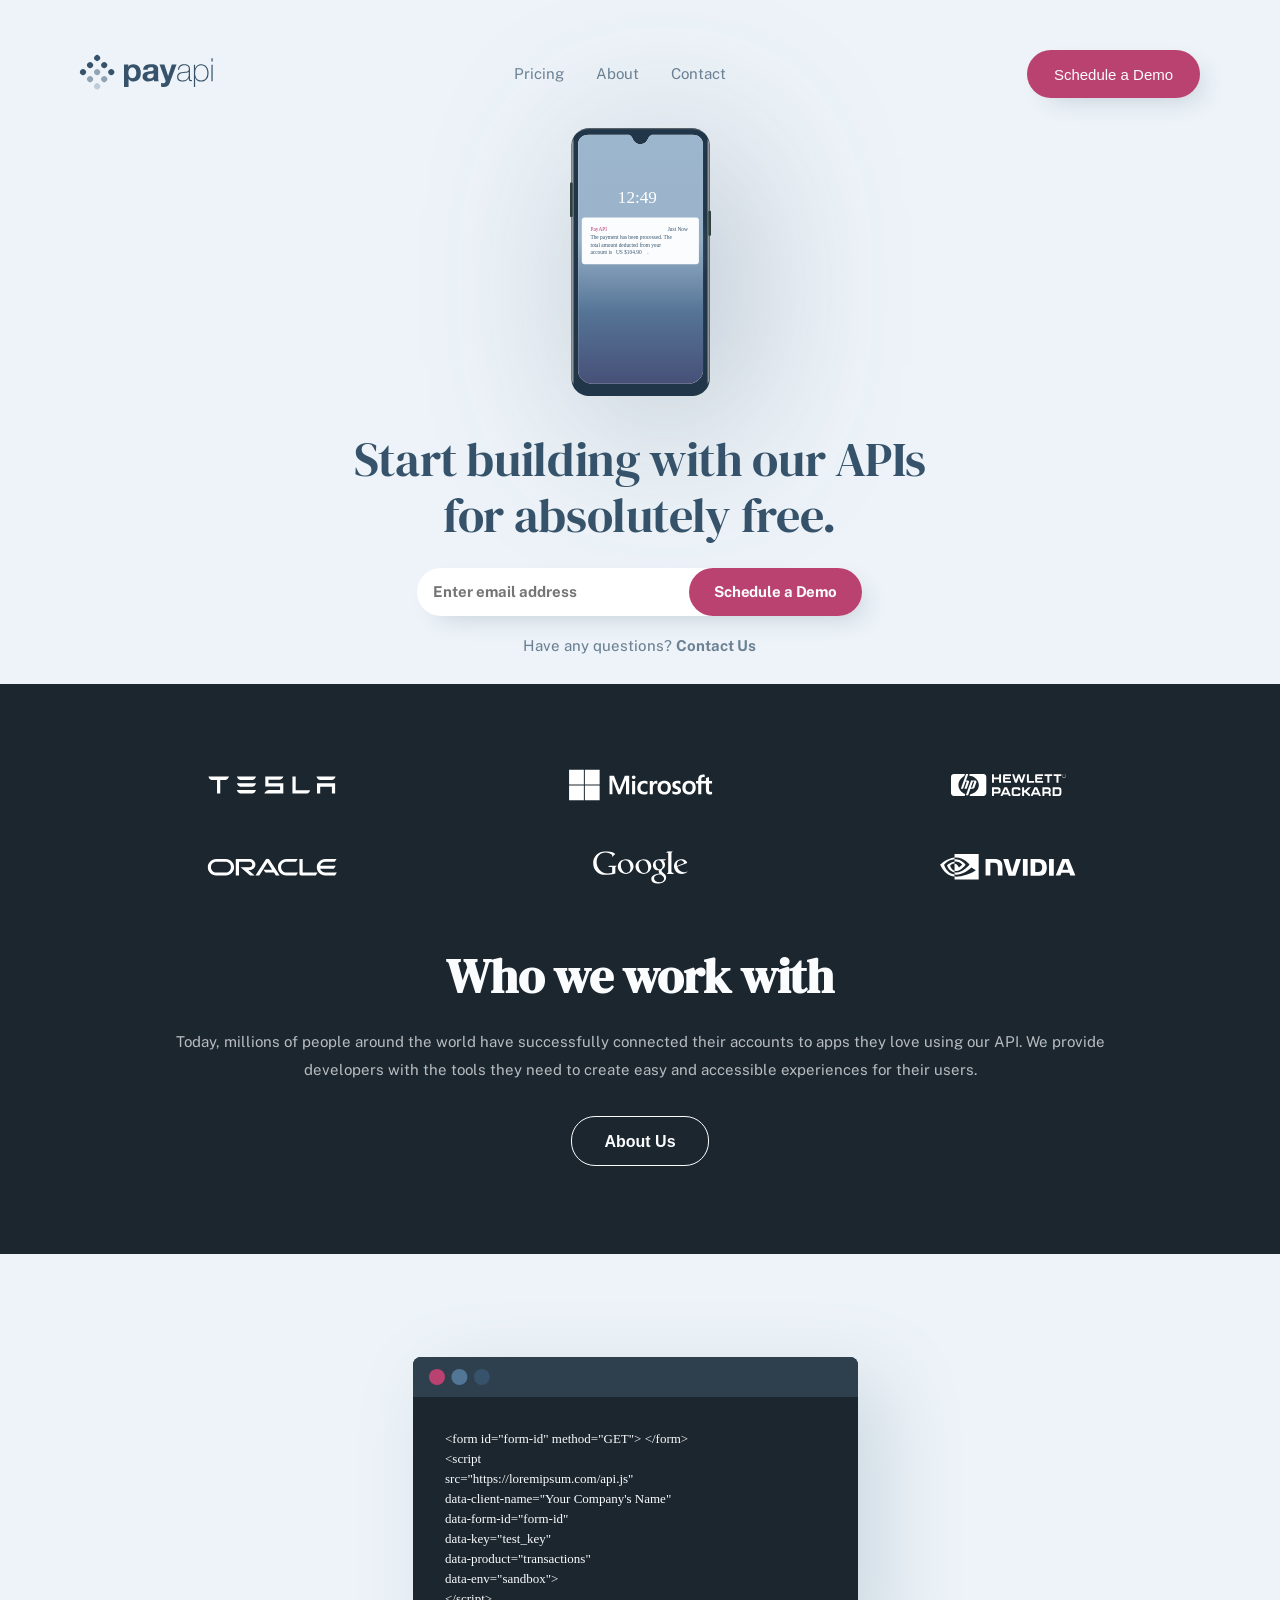
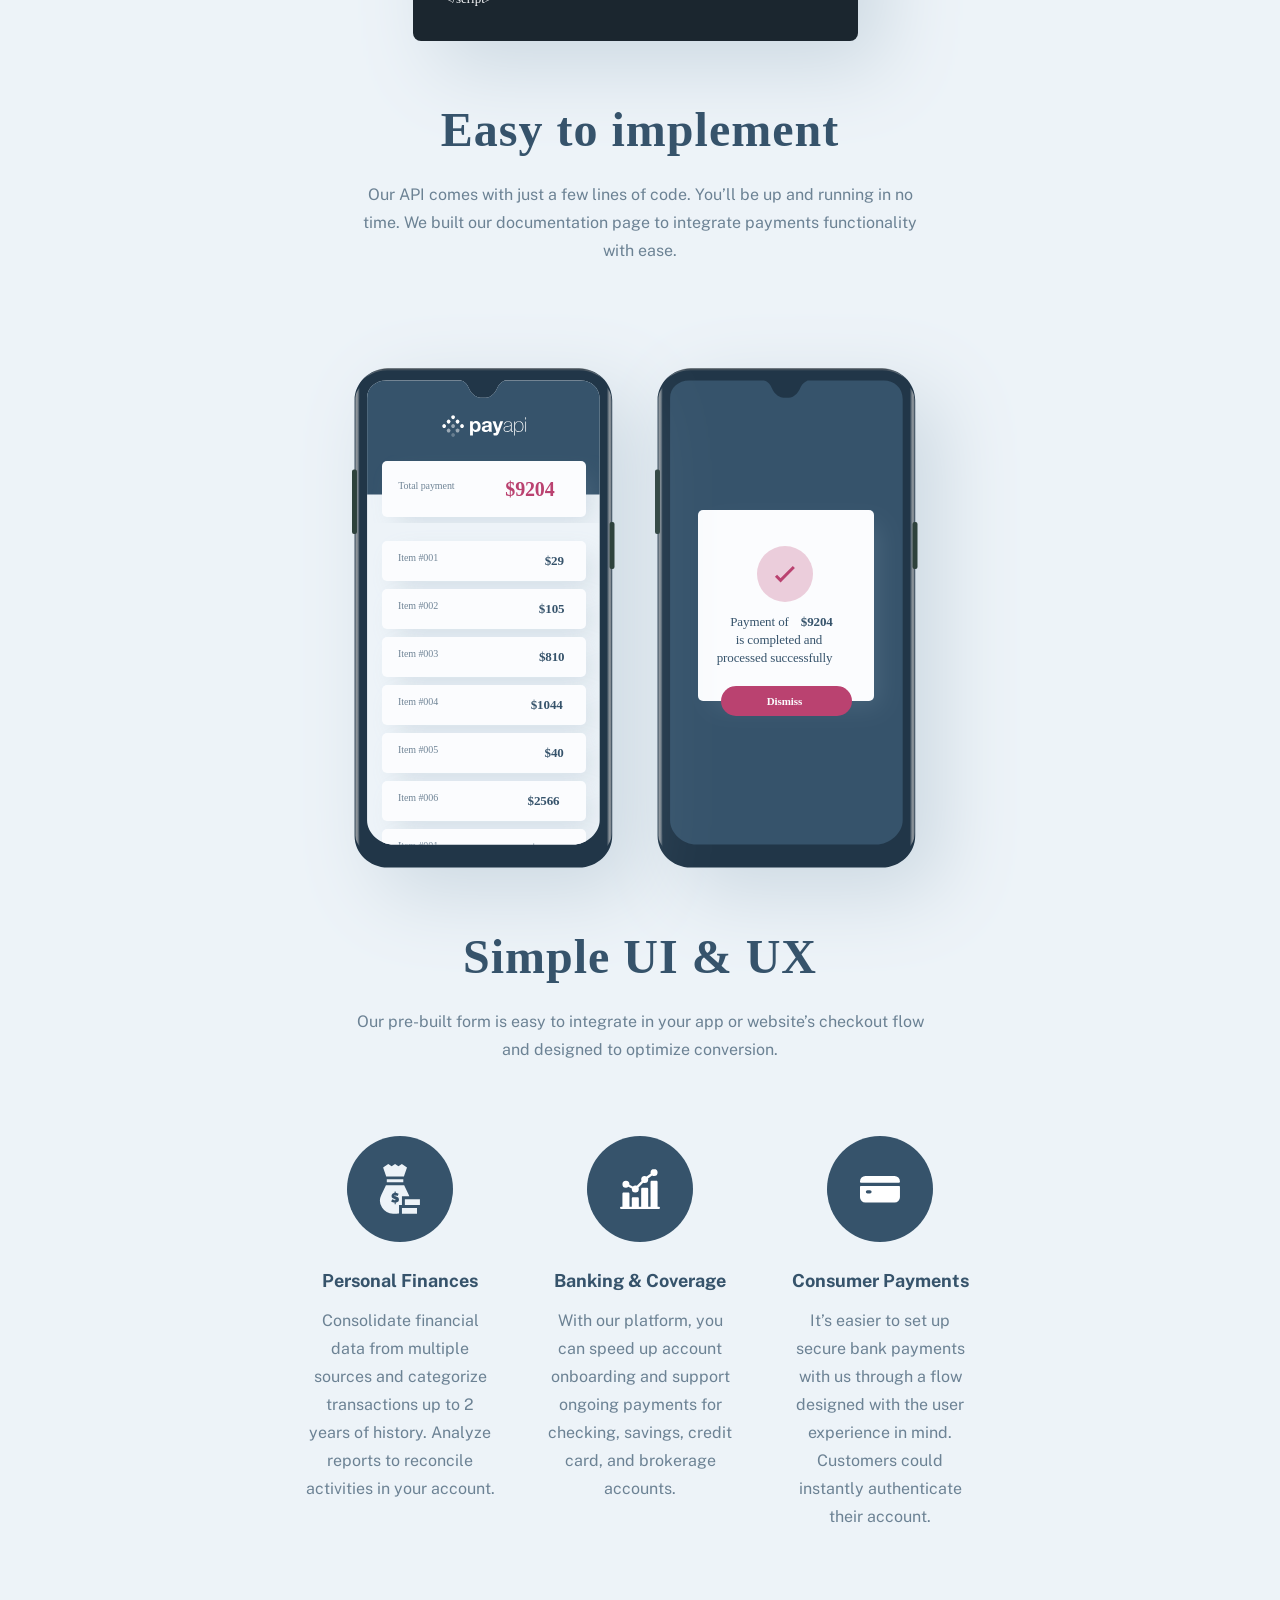
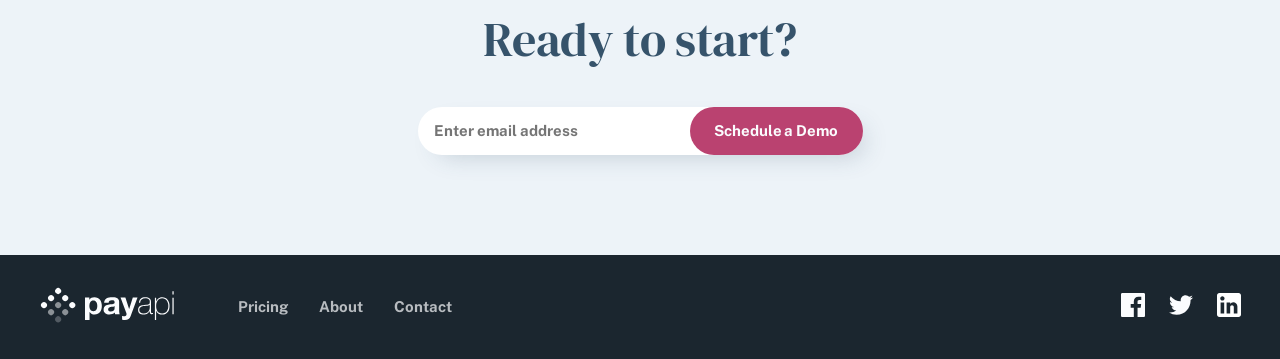
==== commit cd746db7: "About page done merged with homepage" ====
--- a/html/index.html
+++ b/html/index.html
@@ -61,122 +61,122 @@
       </div>
     </section>
   </header>
-    <!-- MAIN PART -->
-    <main>
-      <!-- Section about partners with "About Us" button -->
-      <section class="partners">
-        <!-- Partners Logos Section -->
-        <div class="partners__reverse">
-          <div class="partners__logos ">
-            <svg class="logo__scale" xmlns="http://www.w3.org/2000/svg" width="107" height="16" viewBox="0 0 107 16"
-              fill="none">
-              <path fill-rule="evenodd" clip-rule="evenodd"
-                d="M2.75692 3.74634C1.35958 3.43124 0.302128 2.17086 0 0.910481L17.2591 0.871094V0.910481C16.9569 2.17086 15.9373 3.35247 14.5021 3.74634H10.1968L9.97023 3.82511V15.1292H7.28884V3.82511L7.06224 3.74634H2.75692ZM26.6535 3.73842H36.941C38.3889 3.46347 39.4558 2.128 39.7225 0.871094H23.8339C24.1388 2.128 25.2056 3.42419 26.6535 3.73842ZM103.239 3.73842H92.951C91.5412 3.42419 90.4744 2.128 90.1695 0.871094H106.02C105.715 2.128 104.686 3.46347 103.239 3.73842ZM90.5887 15.1292V6.52719H105.677V15.1292H103.01V9.39451H93.2558V15.1292H90.5887ZM82.4729 15.1292C83.8065 14.54 84.5304 13.5187 84.8353 12.3404H72.8331V0.910372H70.1279V15.1292H82.4729ZM59.6498 3.69914H50.1243L50.1624 6.52719H62.5075V15.1292H46.6952C47.3429 13.7544 48.6384 12.6939 50.1624 12.2618H59.8403V9.31595H47.4953V0.910372H62.5837C62.2789 2.128 61.0977 3.26708 59.6498 3.69914ZM36.941 9.35523H26.6535C25.2056 9.041 24.1388 7.74482 23.8339 6.48791H39.7225C39.4558 7.74482 38.3889 9.08028 36.941 9.35523ZM26.6535 15.1292H36.941C38.3889 14.8542 39.4558 13.5187 39.7225 12.2618H23.8339C24.1388 13.5187 25.2056 14.8542 26.6535 15.1292Z"
-                fill="white" />
-            </svg>
-            <svg class="logo__scale" xmlns="http://www.w3.org/2000/svg" width="121" height="26" viewBox="0 0 121 26"
-              fill="none">
-              <path fill-rule="evenodd" clip-rule="evenodd"
-                d="M13.3032 12.5806H0.975342V0H13.3032V12.5806ZM120.145 11.7932V9.67856H117.562V6.39111L117.475 6.41833L115.048 7.17299L115 7.18776V9.67867H111.17V8.29102C111.17 7.64488 111.312 7.15042 111.593 6.82067C111.871 6.49486 112.269 6.32923 112.776 6.32923C113.141 6.32923 113.519 6.41658 113.899 6.58885L113.994 6.63212V4.40513L113.949 4.38838C113.595 4.2588 113.112 4.19355 112.514 4.19355C111.761 4.19355 111.076 4.36023 110.479 4.69057C109.882 5.02137 109.412 5.49361 109.082 6.09404C108.754 6.69377 108.588 7.38643 108.588 8.15295V9.67856H106.789V11.7932H108.588V20.7017H111.17V11.7932H115V17.4544C115 19.786 116.082 20.9675 118.216 20.9675C118.567 20.9675 118.936 20.9258 119.312 20.844C119.696 20.76 119.957 20.6761 120.111 20.5866L120.145 20.5661V18.4319L120.04 18.5025C119.9 18.5975 119.725 18.675 119.521 18.7327C119.315 18.7915 119.144 18.8209 119.011 18.8209C118.511 18.8209 118.141 18.684 117.911 18.4138C117.679 18.1411 117.562 17.6644 117.562 16.9974V11.7932H120.145ZM101.022 18.8212C100.085 18.8212 99.3458 18.5053 98.825 17.883C98.3011 17.2576 98.0356 16.3659 98.0356 15.233C98.0356 14.0641 98.3011 13.1493 98.8253 12.5128C99.3464 11.8805 100.078 11.5596 101.001 11.5596C101.897 11.5596 102.609 11.8661 103.12 12.4711C103.633 13.0792 103.893 13.9867 103.893 15.1691C103.893 16.3662 103.649 17.2856 103.166 17.9007C102.686 18.5111 101.965 18.8212 101.022 18.8212ZM96.9156 10.9961C97.9283 9.94562 99.3487 9.41301 101.137 9.41301C102.821 9.41301 104.158 9.92247 105.107 10.9276C106.057 11.9322 106.538 13.3308 106.538 15.0837C106.538 16.8583 106.025 18.2984 105.013 19.3622C104.001 20.4272 102.609 20.9673 100.875 20.9673C99.2119 20.9673 97.8674 20.4548 96.8793 19.4431C95.8913 18.4317 95.3905 17.0435 95.3905 15.3176C95.3905 13.5005 95.9036 12.0466 96.9156 10.9961ZM91.2269 9.41301C90.0105 9.41301 89.0043 9.72927 88.2356 10.3528C87.4623 10.9801 87.07 11.8028 87.07 12.7984C87.07 13.3159 87.1547 13.7756 87.3213 14.1655C87.489 14.5566 87.7484 14.901 88.093 15.1901C88.4351 15.4768 88.9631 15.7771 89.6627 16.0827C90.2509 16.3287 90.6895 16.5368 90.9681 16.7008C91.2405 16.8615 91.4338 17.0231 91.5429 17.1805C91.649 17.3345 91.7028 17.5453 91.7028 17.8053C91.7028 18.5459 91.1572 18.9063 90.0345 18.9063C89.6181 18.9063 89.1431 18.8179 88.6227 18.6436C88.1061 18.472 87.6185 18.2207 87.177 17.8985L87.0698 17.8203V20.3475L87.1091 20.3662C87.4745 20.5376 87.9352 20.6822 88.4782 20.7959C89.0202 20.9098 89.5126 20.9677 89.9403 20.9677C91.2603 20.9677 92.3232 20.65 93.0989 20.0227C93.8794 19.3911 94.275 18.5489 94.275 17.519C94.275 16.7759 94.062 16.1388 93.6423 15.6249C93.2254 15.1152 92.5019 14.6472 91.4927 14.2336C90.6887 13.9056 90.1736 13.6333 89.9611 13.4243C89.7563 13.2224 89.6523 12.9368 89.6523 12.5752C89.6523 12.2546 89.7807 11.9978 90.0442 11.7898C90.3098 11.5808 90.6795 11.4745 91.1432 11.4745C91.5735 11.4745 92.0137 11.5436 92.4515 11.679C92.889 11.8144 93.2733 11.9957 93.594 12.2175L93.6995 12.2908V9.89351L93.659 9.87583C93.3631 9.74683 92.9729 9.63645 92.4989 9.54689C92.0271 9.4579 91.5991 9.41301 91.2269 9.41301ZM78.1409 17.883C78.6616 18.5053 79.4008 18.8212 80.3379 18.8212C81.281 18.8212 82.0018 18.5111 82.4814 17.9007C82.9643 17.2856 83.2093 16.3662 83.2093 15.1691C83.2093 13.9867 82.949 13.0792 82.4357 12.4711C81.925 11.8661 81.2122 11.5596 80.3172 11.5596C79.3939 11.5596 78.6621 11.8805 78.1415 12.5128C77.6171 13.1493 77.3518 14.0641 77.3518 15.233C77.3518 16.3662 77.6168 17.2576 78.1409 17.883ZM80.453 9.41301C78.6643 9.41301 77.2439 9.94562 76.2317 10.9961C75.2197 12.0466 74.7062 13.5005 74.7062 15.3176C74.7062 17.0442 75.2074 18.4317 76.1954 19.4431C77.1834 20.4548 78.5279 20.9673 80.1914 20.9673C81.9246 20.9673 83.317 20.4272 84.3293 19.3622C85.3412 18.2984 85.8542 16.8583 85.8542 15.0837C85.8542 13.3308 85.3729 11.9322 84.4232 10.9276C83.4731 9.92247 82.1372 9.41301 80.453 9.41301ZM70.7862 9.67856V11.5875H70.8134C71.0517 10.968 71.3634 10.4713 71.7947 10.1089C72.2861 9.6967 72.8597 9.48733 73.5008 9.48733C73.926 9.48733 74.2621 9.53909 74.4997 9.64168L74.541 9.65971V12.2738L74.4337 12.1948C74.3157 12.1083 74.1154 12.026 73.8389 11.9503C73.5596 11.8741 73.3017 11.8356 73.0719 11.8356C72.394 11.8356 71.8388 12.1335 71.4221 12.7214C71.0001 13.3163 70.7862 14.104 70.7862 15.0628V20.7015H68.2353V9.67856H70.7862ZM63.6671 9.41301C62.4968 9.41301 61.4529 9.66809 60.5651 10.1709C59.6753 10.6749 58.9873 11.3945 58.5191 12.3094C58.053 13.2221 57.8164 14.2883 57.8164 15.4773C57.8164 16.5188 58.0458 17.4745 58.4993 18.3169C58.953 19.1607 59.5952 19.8207 60.4082 20.2786C61.2199 20.7358 62.1582 20.9676 63.197 20.9676C64.4093 20.9676 65.4443 20.7213 66.2742 20.2354L66.3077 20.2159V17.8403L66.2005 17.9199C65.8246 18.1983 65.4045 18.4204 64.9525 18.5805C64.5016 18.7404 64.0906 18.8212 63.7301 18.8212C62.7292 18.8212 61.9256 18.5029 61.3424 17.8752C60.7579 17.2468 60.4615 16.3643 60.4615 15.2538C60.4615 14.1364 60.7706 13.2312 61.3797 12.5633C61.987 11.8974 62.792 11.5596 63.7722 11.5596C64.6107 11.5596 65.4277 11.8482 66.2007 12.4182L66.3077 12.4971V9.99412L66.2731 9.97435C65.9823 9.80883 65.5855 9.67216 65.093 9.56852C64.6026 9.46511 64.1229 9.41301 63.6671 9.41301ZM53.5086 9.67867H56.0595V20.7015H53.5086V9.67867ZM54.8102 4.98287C54.3903 4.98287 54.0241 5.12815 53.7233 5.41603C53.4212 5.70473 53.268 6.06822 53.268 6.49719C53.268 6.91942 53.4193 7.27628 53.7186 7.5573C54.0159 7.8375 54.3832 7.97952 54.8103 7.97952C55.2372 7.97952 55.6059 7.8375 55.9068 7.55776C56.2095 7.27628 56.3631 6.91953 56.3631 6.49719C56.3631 6.08322 56.2137 5.72346 55.9192 5.42766C55.625 5.13245 55.2517 4.98287 54.8102 4.98287ZM48.4454 20.7015V8.86539H48.3615L43.7415 20.7015H41.8952L37.202 8.86423H37.1181V20.7014H34.6716V5.3203H38.4214L42.8659 16.745L47.4457 5.3203H51.0488V20.7015H48.4454ZM14.1251 12.5806H26.453V0H14.1251V12.5806ZM13.3032 26H0.975342V13.4194H13.3032V26ZM14.1251 26H26.453V13.4194H14.1251V26Z"
-                fill="white" />
-            </svg>
-            <svg xmlns="http://www.w3.org/2000/svg" width="115" height="22" viewBox="0 0 115 22" fill="none">
-              <path fill-rule="evenodd" clip-rule="evenodd"
-                d="M32.3952 0H18.7614L18.1421 1.6469C23.5481 1.90327 27.8451 5.96744 27.8451 10.9429C27.8451 15.5676 24.1323 19.4046 19.2677 20.129L18.684 21.8963H32.3952C33.1634 21.8993 33.9011 21.5931 34.4455 21.0455C34.9898 20.4978 35.296 19.7537 35.2963 18.9775V2.90892C35.2963 1.28809 33.9969 0 32.3952 0ZM7.43342 10.9435C7.43342 15.0151 10.321 18.6087 14.3378 19.9148L13.6368 21.8963H2.89436C1.29573 21.8963 0 20.5722 0 18.9558V2.93126C-0.00101789 1.31471 1.29443 0.00301889 2.89436 0.000620767H13.9846L13.2891 1.95604C9.94133 3.75192 7.43342 7.36416 7.43342 10.9435ZM108.008 13.3558H101.673V21.9845H107.969C110.249 21.9845 110.403 19.759 110.403 18.5485V16.0108C110.403 14.4881 109.63 13.3558 108.008 13.3558ZM108.432 18.7832V16.3231C108.472 15.7774 108.086 15.1523 107.506 15.1523H103.642V20.1886H107.351C108.046 20.1886 108.432 19.5244 108.432 18.7832ZM98.9531 18.6305C99.4188 18.2381 99.7284 17.6509 99.7284 16.0835C99.7284 14.3205 98.5273 13.3409 97.1327 13.3409H91.4367V21.9994H93.3745V19.4524H96.7057C97.481 19.4524 97.8687 20.0793 97.8687 20.4319V21.9988H99.7284V20.1967C99.7284 19.6876 99.573 18.944 98.9531 18.6305ZM93.3739 17.6509H96.9379C97.6746 17.6509 97.8681 16.7495 97.8681 16.3194C97.8681 15.8873 97.6746 15.1436 96.7051 15.1436H93.3739V17.6509ZM86.0529 13.3577H83.5044L80.0676 20.7727V21.9826H81.6121L82.307 20.4214H87.2423L87.9458 21.9826H89.9548L86.0529 13.3577ZM84.7787 14.958L83.118 18.6267H86.432L84.7787 14.958ZM71.1087 21.9919V13.349H73.0827V16.595H73.9336L77.2992 13.349H79.93L75.7896 17.4163L79.2326 20.8578V21.9919H77.7624L74.0884 18.3933H73.0827V21.9919H71.1087ZM60.7422 19.9508V15.3894C60.7422 14.4155 61.7836 13.3626 62.7094 13.3626H67.4555C68.6904 13.4011 69.4222 14.6886 69.4222 15.4292V16.1691H67.4555C67.4156 15.7793 67.0691 15.1951 66.7607 15.1951H63.365C62.5939 15.1951 62.71 15.9748 62.71 15.9748V19.4052C62.71 20.0291 63.0953 20.1849 63.3269 20.1849H66.6833C67.4162 20.1849 67.4942 19.561 67.4942 19.1712H69.4228V19.9508C69.4228 21.2377 68.5362 21.9783 67.4561 21.9783H62.7487C61.2822 21.9783 60.7422 20.8472 60.7422 19.9508ZM55.9635 13.3409H53.4064L49.4154 22H51.5074L52.2053 20.4332H57.156L57.8619 22H59.8771L55.9635 13.3409ZM54.6844 14.9468L53.0188 18.6305H56.3119L54.6844 14.9468ZM47.203 13.354H40.9806V21.987H42.9515V19.5647H47.2024C48.3617 19.5647 49.6759 18.9011 49.6759 16.4789C49.6765 14.0182 48.2462 13.354 47.203 13.354ZM42.9515 17.7682H46.7392C47.5895 17.7682 47.5895 16.87 47.5895 16.4795C47.5895 16.0891 47.5895 15.1511 46.623 15.1511H42.9515V17.7682ZM40.9806 0.141535V8.77455H42.9515V5.33674H48.0914V8.77455H50.0624V0.141535H48.0914V3.54024H42.9515V0.141535H40.9806ZM53.4427 0.135948H60.0197V1.93679H54.0614V3.54024H59.0139V5.33922H54.0614V6.98177H60.0197V8.78076H53.3266C52.5525 8.78076 52.0886 8.15502 52.0886 7.64661V1.42714C52.0886 0.644357 52.5525 0.135948 53.4427 0.135948ZM75.9002 0.144639V7.48335C75.9002 8.14695 76.4028 8.77145 77.2912 8.77145H83.086V6.97556H77.8712V0.144639H75.9002ZM98.343 1.93493V8.78076H96.3702V1.93493H93.5256V0.134707H101.227V1.93493H98.343ZM107.469 8.78634V1.93121H110.355V0.12912H102.646V1.93121H105.494V8.78634H107.469ZM85.5073 0.139673H92.0794H92.08V1.93679H86.126V3.53962H91.0749V5.33736H86.126V6.97867H92.08V8.77641H85.3912C84.6171 8.77641 84.1538 8.1513 84.1538 7.64289V1.42963C84.1538 0.647461 84.6171 0.139673 85.5073 0.139673ZM70.5158 8.78945C69.934 8.78945 69.3724 7.90796 69.2557 7.47652L67.8027 2.94927L65.903 8.79007H64.7019C64.12 8.79007 63.6156 7.88871 63.4995 7.4579L61.1354 0.127257H63.1118L64.9347 6.04628L66.8725 0.166366H68.7322L70.67 6.04628L72.4916 0.127257H74.4693L71.6782 8.79007H70.5158V8.78945ZM113.025 0.0763544C113.535 0.0681472 114.026 0.272203 114.382 0.640632C114.755 1.01682 114.942 1.47246 114.942 2.00694C114.95 2.52317 114.748 3.01992 114.382 3.3807C114.008 3.75999 113.555 3.94994 113.025 3.94994C112.493 3.94994 112.042 3.76061 111.67 3.3807C111.3 3.00265 111.115 2.54515 111.115 2.00694C111.107 1.49298 111.31 0.998695 111.675 0.640632C112.048 0.265068 112.497 0.0763544 113.025 0.0763544ZM114.191 3.19323C113.887 3.51331 113.464 3.69098 113.025 3.68363C112.586 3.69144 112.163 3.51369 111.859 3.19323C111.546 2.88025 111.373 2.45129 111.381 2.00632C111.381 1.54571 111.541 1.15277 111.861 0.827483C112.183 0.500959 112.57 0.337077 113.026 0.337077C113.481 0.337077 113.87 0.500959 114.192 0.827483C114.512 1.15277 114.671 1.54571 114.671 2.00632C114.671 2.47065 114.512 2.86608 114.191 3.19323ZM15.0461 0L9.85222 14.6674V14.668H12.0457L14.5851 7.60848H15.2775C15.7385 7.60848 15.7385 7.94782 15.6619 8.3256L13.3919 14.668H15.6619C15.6619 14.668 17.624 9.3076 17.9705 8.17485C18.3164 7.04211 17.624 6.47574 16.2772 6.47574H14.9689L17.2775 0H15.0461ZM20.0814 6.4385H23.6719C24.7524 6.4385 25.8727 7.00727 25.2936 8.56164L23.6333 13.1869C23.3248 14.059 23.0542 14.6656 21.4325 14.6656H19.4024L17.1086 21.1852H14.9077L20.0814 6.4385ZM23.0542 8.14482C23.0542 8.14482 21.4325 12.656 21.3939 12.8836C21.3553 13.1112 21.1619 13.5281 20.7762 13.5281H19.8022L21.8959 7.57605H22.8613C23.2085 7.57605 23.1699 7.84152 23.0542 8.14482Z"
-                fill="white" />
-            </svg>
-            <svg class="logo__scale" mlns="http://www.w3.org/2000/svg" width="109" height="15" viewBox="0 0 109 15"
-              fill="none">
-              <path fill-rule="evenodd" clip-rule="evenodd"
-                d="M47.0247 9.2711H54.1314L50.3735 3.28146L43.4765 14.1109H40.3377L48.7266 1.10233C49.0913 0.576854 49.6992 0.259277 50.3735 0.259277C51.0256 0.259277 51.6335 0.565824 51.9873 1.08048L60.4094 14.1109H57.2706L55.7897 11.691H48.5943L47.0247 9.2711ZM79.6302 11.6908V0.390595H76.9666V12.7969C76.9666 13.1363 77.0991 13.4649 77.3533 13.7168C77.6075 13.9686 77.9501 14.1109 78.3259 14.1109H90.4729L92.0425 11.691H79.63L79.6302 11.6908ZM40.2492 5.03334C40.2492 7.5956 38.1492 9.66505 35.5627 9.66505L35.5629 9.66547H34.347L39.6966 14.1111H35.828L27.8768 7.24556L35.386 7.25638C36.6239 7.25638 37.6186 6.25994 37.6186 5.03375C37.6186 3.80736 36.6239 2.81072 35.386 2.81072H26.5725V14.1111H23.9097V0.390387H35.5627C38.1492 0.390387 40.2492 2.47087 40.2492 5.03334ZM7.51875 14.1109C3.69556 14.1111 0.592896 11.045 0.592896 7.25638C0.592896 3.46751 3.69556 0.390803 7.51875 0.390803H15.5685C19.3925 0.390803 22.4928 3.46751 22.4928 7.25638C22.4928 11.045 19.3925 14.1109 15.5682 14.1109H7.51875ZM19.8725 7.25617C19.8725 9.70896 17.8664 11.691 15.3895 11.691H15.3893H7.69667C5.22084 11.691 3.21367 9.70896 3.21367 7.25638C3.21367 4.80358 5.22084 2.81072 7.69688 2.81072H15.3895C17.8664 2.81072 19.8725 4.80358 19.8725 7.25617ZM65.969 14.1109C62.145 14.1109 59.0389 11.045 59.0389 7.25638C59.0389 3.46751 62.145 0.390803 65.969 0.390803H75.5299L73.9712 2.81072H66.1459C63.67 2.81072 61.6585 4.80358 61.6585 7.25638C61.6585 9.70896 63.67 11.691 66.1459 11.691H75.7507L74.1811 14.1109H65.969ZM94.2312 8.46071C94.7616 10.3333 96.497 11.691 98.5417 11.691H108.146L106.577 14.1107H98.3646C94.5404 14.1107 91.4346 11.0448 91.4346 7.25596C91.4346 3.4673 94.5404 0.390387 98.3646 0.390387H107.936L106.356 2.81072H98.5417C96.497 2.81072 94.7616 4.17925 94.2312 6.0408H107.185L105.615 8.46071H94.2312Z"
-                fill="white" />
-            </svg>
-            <svg class="logo__scale" xmlns="http://www.w3.org/2000/svg" width="79" height="27" viewBox="0 0 79 27"
-              fill="none">
-              <path fill-rule="evenodd" clip-rule="evenodd"
-                d="M15.8735 13.156H12.4196L13.5755 12.027H19.7359L18.8288 12.9196C18.6604 13.0716 18.5478 13.2446 18.5478 13.4968V18.4283C15.6729 19.2154 13.1841 19.6364 10.3811 19.6364C4.6002 19.6364 0 15.8928 0 9.67838C0 5.31251 3.44961 0 10.9965 0C14.4343 0 16.8395 1.05087 18.5005 2.15661L15.8744 4.74054V3.18322C14.4739 1.93399 12.9084 1.03716 10.218 1.03716C5.96632 1.03716 2.91882 4.28252 2.91882 8.90922C2.91882 13.6265 6.28801 18.4568 12.0206 18.4568C13.435 18.4568 14.7958 18.2699 15.8735 17.9292V13.156ZM27.4764 6.54545C23.2049 6.54545 20.5583 9.56428 20.5583 12.7686C20.5583 15.5344 22.6904 18.8182 27.0104 18.8182C31.1659 18.8182 33.7155 15.7934 33.7155 12.533C33.7155 9.49595 31.2239 6.54658 27.4764 6.54658V6.54545ZM26.7677 7.42557C29.7793 7.42557 31.1205 11.2204 31.1205 13.927C31.1205 17.9523 27.9983 18.0319 27.625 18.0319C26.1962 18.0319 25.1977 17.1967 24.4502 16.1013C23.7922 15.0918 23.149 13.2162 23.149 11.3836C23.149 9.55805 23.7668 8.66672 24.7391 8.01096C25.5341 7.5194 26.2786 7.42557 26.7667 7.42557H26.7677ZM55.4381 6.54545C51.8331 6.54545 49.8829 8.91441 49.8829 11.5594C49.8829 13.573 51.2727 15.8447 54.1399 15.8447H54.8653C54.8653 15.8447 54.6677 16.3428 54.6667 16.824C54.6667 17.5337 54.9123 17.9323 55.4339 18.5457C50.5003 18.8577 48.5175 20.9231 48.5175 23.1429C48.5175 25.0869 50.3109 27 54.0797 27C58.5415 27 60.8524 24.4289 60.8524 21.9057C60.8524 20.1269 59.9986 19.1518 57.8364 17.4702C57.2006 16.9573 57.0774 16.6306 57.0774 16.2467C57.0774 15.707 57.3827 15.3464 57.5038 15.2034L57.5104 15.1955C57.6454 15.0477 57.8455 14.8861 58.0042 14.758C58.0862 14.6918 58.1571 14.6345 58.2022 14.5927C58.9287 13.9539 59.9548 13.0086 59.9548 11.1218C59.9548 9.8273 59.436 8.71368 58.2542 7.67092H59.697L60.7811 6.54567H55.4381V6.54545ZM54.4437 7.38728C55.0978 7.38728 55.6438 7.62735 56.2206 8.12546C56.8603 8.72405 57.8825 10.3326 57.8825 12.323C57.8825 14.4709 56.2747 15.0589 55.4045 15.0589C54.9786 15.0589 54.4682 14.9351 54.0361 14.6285C53.0763 13.9824 52.1235 12.2627 52.1235 10.2163C52.1235 8.36976 53.1832 7.38728 54.4437 7.38728ZM56.3439 19.3844C56.3439 19.3844 56.1462 19.3611 55.8712 19.3611C52.1694 19.4149 50.8203 20.864 50.8203 22.5477C50.8203 24.5803 52.789 25.825 55.3647 25.825C57.7112 25.825 59.1601 24.5538 59.1601 22.9326C59.1601 21.7533 58.502 21.0913 57.4464 20.2251C56.993 19.8656 56.3439 19.3844 56.3439 19.3844ZM66.6335 18.8182H61.3979L62.3573 17.8739C62.5146 17.7131 62.5879 17.5566 62.5879 17.3267V1.14766H60.8524L62.0145 0H66.4793L65.535 0.932605C65.4294 1.03279 65.285 1.19035 65.285 1.49802V17.117C65.285 17.4513 65.5252 17.7963 65.9295 17.8452L67.4311 18.0305L66.6335 18.8182ZM67.4311 12.4381C67.4311 8.65346 70.5744 6.54545 73.5333 6.54545H73.5344C76.6732 6.54545 78.0392 8.17118 78.5236 9.78558L70.1368 12.9542C70.9376 15.8975 73.2266 17.4986 75.6007 17.4986C76.8501 17.4986 77.7906 17.1417 78.9437 16.5981C78.3328 17.362 77.496 17.9698 76.6264 18.3441C75.8158 18.6918 74.9506 18.8182 73.8999 18.8182C69.6863 18.8182 67.4311 15.5638 67.4311 12.4381ZM75.7207 9.58763C75.7207 8.63204 74.5731 7.4113 72.9855 7.4113C71.936 7.4113 69.8085 8.1466 69.8085 10.8971C69.8085 11.5529 69.948 12.1597 69.948 12.1597L75.1032 10.2108C75.5135 10.0598 75.7207 9.89664 75.7207 9.58763ZM42.2784 6.54545C38.0068 6.54545 35.3602 9.56428 35.3602 12.7686C35.3602 15.5344 37.4924 18.8182 41.8123 18.8182C45.9678 18.8182 48.5175 15.7934 48.5175 12.533C48.5175 9.49595 46.0258 6.54658 42.2784 6.54658V6.54545ZM41.5697 7.42557C44.5813 7.42557 45.9224 11.2204 45.9224 13.927C45.9224 17.9523 42.8002 18.0319 42.4269 18.0319C40.9982 18.0319 39.9996 17.1967 39.2521 16.1013C38.5942 15.0918 37.951 13.2162 37.951 11.3836C37.951 9.55805 38.5687 8.66672 39.541 8.01096C40.3361 7.5194 41.0805 7.42557 41.5686 7.42557H41.5697Z"
-                fill="white" />
-            </svg>
-            <svg class="logo__scale" xmlns="http://www.w3.org/2000/svg" width="114" height="23" viewBox="0 0 114 23"
-              fill="none">
-              <path fill-rule="evenodd" clip-rule="evenodd"
-                d="M12.4437 0.272949V3.13772L13.0103 3.10221C20.2932 2.85361 25.0501 9.09219 25.0501 9.09219C25.0501 9.09219 19.5968 15.7451 13.9192 15.7451C13.4234 15.7451 12.9394 15.6977 12.4555 15.6149V17.3906C12.8568 17.4379 13.2699 17.4734 13.6713 17.4734C18.9594 17.4734 22.7838 14.7626 26.4902 11.5663C26.7672 11.7907 27.4311 12.1572 28.1241 12.5399C28.9668 13.0052 29.8525 13.4942 30.1376 13.78C26.62 16.7395 18.4164 19.1189 13.7657 19.1189C13.3172 19.1189 12.8922 19.0952 12.4673 19.0479V21.5457H32.5573V0.272949H12.4437ZM12.4437 6.61807V4.70125L12.4555 4.70033V4.69959C12.6404 4.688 12.8253 4.67665 13.0103 4.67665C18.2511 4.51092 21.686 9.19873 21.686 9.19873C21.686 9.19873 17.9797 14.3601 14.0018 14.3601C13.4706 14.3601 12.9512 14.2772 12.4555 14.1115V8.28722C14.3781 8.52127 14.8568 9.33247 15.9209 11.1358C15.987 11.2478 16.0553 11.3637 16.1265 11.4835L18.8531 9.1869C18.8531 9.1869 16.8583 6.57072 13.506 6.57072C13.1519 6.55888 12.7978 6.58256 12.4437 6.61807ZM12.4437 6.61807V8.27538H12.4319C10.3898 8.02678 8.78451 9.94452 8.78451 9.94452C8.78451 9.94452 9.6934 13.1763 12.4437 14.1115V15.6267C7.55692 14.7507 6.19948 9.64857 6.19948 9.64857C6.19948 9.64857 8.54843 7.04423 12.4437 6.61807ZM12.4555 4.69959L12.4437 4.70033V4.70125C6.6559 5.15599 3.7679 9.43549 3.7679 9.43549C3.7679 9.43549 5.97521 16.5856 12.4437 17.3906V19.0479C3.62626 18.2192 0.48645 9.10403 0.48645 9.10403C0.48645 9.10403 6.03423 3.65859 12.4555 3.13772V4.69959ZM38.3136 4.36386V18.2612H42.3034V7.47046L45.4145 7.48222C46.4357 7.48222 47.1481 7.72934 47.635 8.24711C48.2643 8.90608 48.5137 9.97692 48.5137 11.9185V18.2612H52.3847V10.5888C52.3847 5.10521 48.858 4.36386 45.4145 4.36386H38.3136ZM69.4244 4.38739V18.2729H73.3785V4.38739H69.4244ZM75.8009 18.2729V4.38739H81.3462C84.5048 4.38739 86.6184 4.76395 88.0671 6.70557C88.8864 7.78818 89.3495 9.52976 89.3495 11.4831C89.3495 13.6131 88.8033 15.5664 87.9483 16.449C86.749 17.7081 85.6328 18.2729 82.213 18.2729H75.8009ZM79.7194 7.39985H81.4175C83.8873 7.39985 85.4785 8.49422 85.4785 11.3419C85.4785 14.1897 83.8873 15.2958 81.4175 15.2958H79.7194V7.39985ZM60.4236 15.3899L63.7247 4.38739H67.762L63.2022 18.2729H57.5026L52.9903 4.38739H57.2651L60.4236 15.3899ZM91.2019 18.2729H95.1561V4.38739H91.2019V18.2729ZM96.771 18.2612L102.293 4.38739H107.577L113.146 18.2494H108.907L108.075 15.8018H101.544L100.666 18.2612H96.771ZM104.857 6.91739L107.256 13.413H102.388L104.857 6.91739Z"
-                fill="white" />
-            </svg>
-          </div>
-          <div class="ref__text">
-            <h2 class="sec__title">Who we work with</h2>
-            <p class="p__text p__description">Today, millions of people around the world have successfully
-              connected their accounts to apps they love using our API. We provide developers with the tools
-              they need to create easy and accessible experiences for their users.</p>
-            <button class="partners__button ref__btn" type="button">About Us</button>
-          </div>
-        </div>
-      </section>
-
-      <!-- Section 1 with image and text-->
-      <section class="easy">
-        <div class="easy__wrapper">
-          <div class="easy__img">
-            <img src="/assets/home/desktop/illustration-easy-to-implement.svg" alt="easy to implement example" />
-          </div>
-          <div class="easy__description">
-            <h1 class="easy__heading">Easy to implement</h1>
-            <p class="easy__text">Our API comes with just a few lines of code. You’ll be up and
-              running in no time. We built our documentation page to integrate
-              payments functionality with ease.</p>
-          </div>
-        </div>
-      </section>
-      <!-- Section 2 with text and image -->
-      <section class="simple">
-        <div class="simple__wrapper">
-          <div class="simple__img">
-            <img src="/assets/home/desktop/illustration-simple-ui.svg" alt="simple ui & ux example" />
-          </div>
-          <div class="simple__description">
-            <h1 class="simple__heading">Simple UI & UX</h1>
-            <p class="simple__text">Our pre-built form is easy to integrate in your app or website’s
-              checkout flow and designed to optimize conversion.</p>
-          </div>
-        </div>
-      </section>
-      <!-- Section with three icons and text below them -->
-      <section class="benefits">
-        <div class="benefits__wrapper">
-          <div class="benefit-card">
-            <img class="benefit-card__img" src="/assets/home/desktop/icon-personal-finances.svg" alt="">
-            <h2 class="benefit-card__heading">Personal Finances</h2>
-            <p class="benefit-card__text">Consolidate financial data from multiple sources and categorize
-              transactions up to 2 years of history. Analyze reports to
-              reconcile activities in your account.</p>
-          </div>
-          <div class="benefit-card">
-            <img class="benefit-card__img" src="/assets/home/desktop/icon-banking-and-coverage.svg" alt="">
-            <h2 class="benefit-card__heading">Banking & Coverage</h2>
-            <p class="benefit-card__text">With our platform, you can speed up account onboarding and support
-              ongoing payments for checking, savings, credit card, and brokerage
-              accounts.</p>
-          </div>
-          <div class="benefit-card">
-            <img class="benefit-card__img" src="/assets/home/desktop/icon-consumer-payments.svg" alt="">
-            <h2 class="benefit-card__heading">Consumer Payments</h2>
-            <p class="benefit-card__text">It’s easier to set up secure bank payments with us through a flow
-              designed with the user experience in mind. Customers could
-              instantly authenticate their account.</p>
-          </div>
-        </div>
-      </section>
-    </main>
+  <!-- MAIN PART -->
+  <main>
+    <!-- Section about partners with "About Us" button -->
+    <section class="partners">
+      <!-- Partners Logos Section -->
+      <div class="partners__reverse">
+        <div class="partners__logos ">
+          <svg class="logo__scale" xmlns="http://www.w3.org/2000/svg" width="107" height="16" viewBox="0 0 107 16"
+            fill="none">
+            <path fill-rule="evenodd" clip-rule="evenodd"
+              d="M2.75692 3.74634C1.35958 3.43124 0.302128 2.17086 0 0.910481L17.2591 0.871094V0.910481C16.9569 2.17086 15.9373 3.35247 14.5021 3.74634H10.1968L9.97023 3.82511V15.1292H7.28884V3.82511L7.06224 3.74634H2.75692ZM26.6535 3.73842H36.941C38.3889 3.46347 39.4558 2.128 39.7225 0.871094H23.8339C24.1388 2.128 25.2056 3.42419 26.6535 3.73842ZM103.239 3.73842H92.951C91.5412 3.42419 90.4744 2.128 90.1695 0.871094H106.02C105.715 2.128 104.686 3.46347 103.239 3.73842ZM90.5887 15.1292V6.52719H105.677V15.1292H103.01V9.39451H93.2558V15.1292H90.5887ZM82.4729 15.1292C83.8065 14.54 84.5304 13.5187 84.8353 12.3404H72.8331V0.910372H70.1279V15.1292H82.4729ZM59.6498 3.69914H50.1243L50.1624 6.52719H62.5075V15.1292H46.6952C47.3429 13.7544 48.6384 12.6939 50.1624 12.2618H59.8403V9.31595H47.4953V0.910372H62.5837C62.2789 2.128 61.0977 3.26708 59.6498 3.69914ZM36.941 9.35523H26.6535C25.2056 9.041 24.1388 7.74482 23.8339 6.48791H39.7225C39.4558 7.74482 38.3889 9.08028 36.941 9.35523ZM26.6535 15.1292H36.941C38.3889 14.8542 39.4558 13.5187 39.7225 12.2618H23.8339C24.1388 13.5187 25.2056 14.8542 26.6535 15.1292Z"
+              fill="white" />
+          </svg>
+          <svg class="logo__scale" xmlns="http://www.w3.org/2000/svg" width="121" height="26" viewBox="0 0 121 26"
+            fill="none">
+            <path fill-rule="evenodd" clip-rule="evenodd"
+              d="M13.3032 12.5806H0.975342V0H13.3032V12.5806ZM120.145 11.7932V9.67856H117.562V6.39111L117.475 6.41833L115.048 7.17299L115 7.18776V9.67867H111.17V8.29102C111.17 7.64488 111.312 7.15042 111.593 6.82067C111.871 6.49486 112.269 6.32923 112.776 6.32923C113.141 6.32923 113.519 6.41658 113.899 6.58885L113.994 6.63212V4.40513L113.949 4.38838C113.595 4.2588 113.112 4.19355 112.514 4.19355C111.761 4.19355 111.076 4.36023 110.479 4.69057C109.882 5.02137 109.412 5.49361 109.082 6.09404C108.754 6.69377 108.588 7.38643 108.588 8.15295V9.67856H106.789V11.7932H108.588V20.7017H111.17V11.7932H115V17.4544C115 19.786 116.082 20.9675 118.216 20.9675C118.567 20.9675 118.936 20.9258 119.312 20.844C119.696 20.76 119.957 20.6761 120.111 20.5866L120.145 20.5661V18.4319L120.04 18.5025C119.9 18.5975 119.725 18.675 119.521 18.7327C119.315 18.7915 119.144 18.8209 119.011 18.8209C118.511 18.8209 118.141 18.684 117.911 18.4138C117.679 18.1411 117.562 17.6644 117.562 16.9974V11.7932H120.145ZM101.022 18.8212C100.085 18.8212 99.3458 18.5053 98.825 17.883C98.3011 17.2576 98.0356 16.3659 98.0356 15.233C98.0356 14.0641 98.3011 13.1493 98.8253 12.5128C99.3464 11.8805 100.078 11.5596 101.001 11.5596C101.897 11.5596 102.609 11.8661 103.12 12.4711C103.633 13.0792 103.893 13.9867 103.893 15.1691C103.893 16.3662 103.649 17.2856 103.166 17.9007C102.686 18.5111 101.965 18.8212 101.022 18.8212ZM96.9156 10.9961C97.9283 9.94562 99.3487 9.41301 101.137 9.41301C102.821 9.41301 104.158 9.92247 105.107 10.9276C106.057 11.9322 106.538 13.3308 106.538 15.0837C106.538 16.8583 106.025 18.2984 105.013 19.3622C104.001 20.4272 102.609 20.9673 100.875 20.9673C99.2119 20.9673 97.8674 20.4548 96.8793 19.4431C95.8913 18.4317 95.3905 17.0435 95.3905 15.3176C95.3905 13.5005 95.9036 12.0466 96.9156 10.9961ZM91.2269 9.41301C90.0105 9.41301 89.0043 9.72927 88.2356 10.3528C87.4623 10.9801 87.07 11.8028 87.07 12.7984C87.07 13.3159 87.1547 13.7756 87.3213 14.1655C87.489 14.5566 87.7484 14.901 88.093 15.1901C88.4351 15.4768 88.9631 15.7771 89.6627 16.0827C90.2509 16.3287 90.6895 16.5368 90.9681 16.7008C91.2405 16.8615 91.4338 17.0231 91.5429 17.1805C91.649 17.3345 91.7028 17.5453 91.7028 17.8053C91.7028 18.5459 91.1572 18.9063 90.0345 18.9063C89.6181 18.9063 89.1431 18.8179 88.6227 18.6436C88.1061 18.472 87.6185 18.2207 87.177 17.8985L87.0698 17.8203V20.3475L87.1091 20.3662C87.4745 20.5376 87.9352 20.6822 88.4782 20.7959C89.0202 20.9098 89.5126 20.9677 89.9403 20.9677C91.2603 20.9677 92.3232 20.65 93.0989 20.0227C93.8794 19.3911 94.275 18.5489 94.275 17.519C94.275 16.7759 94.062 16.1388 93.6423 15.6249C93.2254 15.1152 92.5019 14.6472 91.4927 14.2336C90.6887 13.9056 90.1736 13.6333 89.9611 13.4243C89.7563 13.2224 89.6523 12.9368 89.6523 12.5752C89.6523 12.2546 89.7807 11.9978 90.0442 11.7898C90.3098 11.5808 90.6795 11.4745 91.1432 11.4745C91.5735 11.4745 92.0137 11.5436 92.4515 11.679C92.889 11.8144 93.2733 11.9957 93.594 12.2175L93.6995 12.2908V9.89351L93.659 9.87583C93.3631 9.74683 92.9729 9.63645 92.4989 9.54689C92.0271 9.4579 91.5991 9.41301 91.2269 9.41301ZM78.1409 17.883C78.6616 18.5053 79.4008 18.8212 80.3379 18.8212C81.281 18.8212 82.0018 18.5111 82.4814 17.9007C82.9643 17.2856 83.2093 16.3662 83.2093 15.1691C83.2093 13.9867 82.949 13.0792 82.4357 12.4711C81.925 11.8661 81.2122 11.5596 80.3172 11.5596C79.3939 11.5596 78.6621 11.8805 78.1415 12.5128C77.6171 13.1493 77.3518 14.0641 77.3518 15.233C77.3518 16.3662 77.6168 17.2576 78.1409 17.883ZM80.453 9.41301C78.6643 9.41301 77.2439 9.94562 76.2317 10.9961C75.2197 12.0466 74.7062 13.5005 74.7062 15.3176C74.7062 17.0442 75.2074 18.4317 76.1954 19.4431C77.1834 20.4548 78.5279 20.9673 80.1914 20.9673C81.9246 20.9673 83.317 20.4272 84.3293 19.3622C85.3412 18.2984 85.8542 16.8583 85.8542 15.0837C85.8542 13.3308 85.3729 11.9322 84.4232 10.9276C83.4731 9.92247 82.1372 9.41301 80.453 9.41301ZM70.7862 9.67856V11.5875H70.8134C71.0517 10.968 71.3634 10.4713 71.7947 10.1089C72.2861 9.6967 72.8597 9.48733 73.5008 9.48733C73.926 9.48733 74.2621 9.53909 74.4997 9.64168L74.541 9.65971V12.2738L74.4337 12.1948C74.3157 12.1083 74.1154 12.026 73.8389 11.9503C73.5596 11.8741 73.3017 11.8356 73.0719 11.8356C72.394 11.8356 71.8388 12.1335 71.4221 12.7214C71.0001 13.3163 70.7862 14.104 70.7862 15.0628V20.7015H68.2353V9.67856H70.7862ZM63.6671 9.41301C62.4968 9.41301 61.4529 9.66809 60.5651 10.1709C59.6753 10.6749 58.9873 11.3945 58.5191 12.3094C58.053 13.2221 57.8164 14.2883 57.8164 15.4773C57.8164 16.5188 58.0458 17.4745 58.4993 18.3169C58.953 19.1607 59.5952 19.8207 60.4082 20.2786C61.2199 20.7358 62.1582 20.9676 63.197 20.9676C64.4093 20.9676 65.4443 20.7213 66.2742 20.2354L66.3077 20.2159V17.8403L66.2005 17.9199C65.8246 18.1983 65.4045 18.4204 64.9525 18.5805C64.5016 18.7404 64.0906 18.8212 63.7301 18.8212C62.7292 18.8212 61.9256 18.5029 61.3424 17.8752C60.7579 17.2468 60.4615 16.3643 60.4615 15.2538C60.4615 14.1364 60.7706 13.2312 61.3797 12.5633C61.987 11.8974 62.792 11.5596 63.7722 11.5596C64.6107 11.5596 65.4277 11.8482 66.2007 12.4182L66.3077 12.4971V9.99412L66.2731 9.97435C65.9823 9.80883 65.5855 9.67216 65.093 9.56852C64.6026 9.46511 64.1229 9.41301 63.6671 9.41301ZM53.5086 9.67867H56.0595V20.7015H53.5086V9.67867ZM54.8102 4.98287C54.3903 4.98287 54.0241 5.12815 53.7233 5.41603C53.4212 5.70473 53.268 6.06822 53.268 6.49719C53.268 6.91942 53.4193 7.27628 53.7186 7.5573C54.0159 7.8375 54.3832 7.97952 54.8103 7.97952C55.2372 7.97952 55.6059 7.8375 55.9068 7.55776C56.2095 7.27628 56.3631 6.91953 56.3631 6.49719C56.3631 6.08322 56.2137 5.72346 55.9192 5.42766C55.625 5.13245 55.2517 4.98287 54.8102 4.98287ZM48.4454 20.7015V8.86539H48.3615L43.7415 20.7015H41.8952L37.202 8.86423H37.1181V20.7014H34.6716V5.3203H38.4214L42.8659 16.745L47.4457 5.3203H51.0488V20.7015H48.4454ZM14.1251 12.5806H26.453V0H14.1251V12.5806ZM13.3032 26H0.975342V13.4194H13.3032V26ZM14.1251 26H26.453V13.4194H14.1251V26Z"
+              fill="white" />
+          </svg>
+          <svg xmlns="http://www.w3.org/2000/svg" width="115" height="22" viewBox="0 0 115 22" fill="none">
+            <path fill-rule="evenodd" clip-rule="evenodd"
+              d="M32.3952 0H18.7614L18.1421 1.6469C23.5481 1.90327 27.8451 5.96744 27.8451 10.9429C27.8451 15.5676 24.1323 19.4046 19.2677 20.129L18.684 21.8963H32.3952C33.1634 21.8993 33.9011 21.5931 34.4455 21.0455C34.9898 20.4978 35.296 19.7537 35.2963 18.9775V2.90892C35.2963 1.28809 33.9969 0 32.3952 0ZM7.43342 10.9435C7.43342 15.0151 10.321 18.6087 14.3378 19.9148L13.6368 21.8963H2.89436C1.29573 21.8963 0 20.5722 0 18.9558V2.93126C-0.00101789 1.31471 1.29443 0.00301889 2.89436 0.000620767H13.9846L13.2891 1.95604C9.94133 3.75192 7.43342 7.36416 7.43342 10.9435ZM108.008 13.3558H101.673V21.9845H107.969C110.249 21.9845 110.403 19.759 110.403 18.5485V16.0108C110.403 14.4881 109.63 13.3558 108.008 13.3558ZM108.432 18.7832V16.3231C108.472 15.7774 108.086 15.1523 107.506 15.1523H103.642V20.1886H107.351C108.046 20.1886 108.432 19.5244 108.432 18.7832ZM98.9531 18.6305C99.4188 18.2381 99.7284 17.6509 99.7284 16.0835C99.7284 14.3205 98.5273 13.3409 97.1327 13.3409H91.4367V21.9994H93.3745V19.4524H96.7057C97.481 19.4524 97.8687 20.0793 97.8687 20.4319V21.9988H99.7284V20.1967C99.7284 19.6876 99.573 18.944 98.9531 18.6305ZM93.3739 17.6509H96.9379C97.6746 17.6509 97.8681 16.7495 97.8681 16.3194C97.8681 15.8873 97.6746 15.1436 96.7051 15.1436H93.3739V17.6509ZM86.0529 13.3577H83.5044L80.0676 20.7727V21.9826H81.6121L82.307 20.4214H87.2423L87.9458 21.9826H89.9548L86.0529 13.3577ZM84.7787 14.958L83.118 18.6267H86.432L84.7787 14.958ZM71.1087 21.9919V13.349H73.0827V16.595H73.9336L77.2992 13.349H79.93L75.7896 17.4163L79.2326 20.8578V21.9919H77.7624L74.0884 18.3933H73.0827V21.9919H71.1087ZM60.7422 19.9508V15.3894C60.7422 14.4155 61.7836 13.3626 62.7094 13.3626H67.4555C68.6904 13.4011 69.4222 14.6886 69.4222 15.4292V16.1691H67.4555C67.4156 15.7793 67.0691 15.1951 66.7607 15.1951H63.365C62.5939 15.1951 62.71 15.9748 62.71 15.9748V19.4052C62.71 20.0291 63.0953 20.1849 63.3269 20.1849H66.6833C67.4162 20.1849 67.4942 19.561 67.4942 19.1712H69.4228V19.9508C69.4228 21.2377 68.5362 21.9783 67.4561 21.9783H62.7487C61.2822 21.9783 60.7422 20.8472 60.7422 19.9508ZM55.9635 13.3409H53.4064L49.4154 22H51.5074L52.2053 20.4332H57.156L57.8619 22H59.8771L55.9635 13.3409ZM54.6844 14.9468L53.0188 18.6305H56.3119L54.6844 14.9468ZM47.203 13.354H40.9806V21.987H42.9515V19.5647H47.2024C48.3617 19.5647 49.6759 18.9011 49.6759 16.4789C49.6765 14.0182 48.2462 13.354 47.203 13.354ZM42.9515 17.7682H46.7392C47.5895 17.7682 47.5895 16.87 47.5895 16.4795C47.5895 16.0891 47.5895 15.1511 46.623 15.1511H42.9515V17.7682ZM40.9806 0.141535V8.77455H42.9515V5.33674H48.0914V8.77455H50.0624V0.141535H48.0914V3.54024H42.9515V0.141535H40.9806ZM53.4427 0.135948H60.0197V1.93679H54.0614V3.54024H59.0139V5.33922H54.0614V6.98177H60.0197V8.78076H53.3266C52.5525 8.78076 52.0886 8.15502 52.0886 7.64661V1.42714C52.0886 0.644357 52.5525 0.135948 53.4427 0.135948ZM75.9002 0.144639V7.48335C75.9002 8.14695 76.4028 8.77145 77.2912 8.77145H83.086V6.97556H77.8712V0.144639H75.9002ZM98.343 1.93493V8.78076H96.3702V1.93493H93.5256V0.134707H101.227V1.93493H98.343ZM107.469 8.78634V1.93121H110.355V0.12912H102.646V1.93121H105.494V8.78634H107.469ZM85.5073 0.139673H92.0794H92.08V1.93679H86.126V3.53962H91.0749V5.33736H86.126V6.97867H92.08V8.77641H85.3912C84.6171 8.77641 84.1538 8.1513 84.1538 7.64289V1.42963C84.1538 0.647461 84.6171 0.139673 85.5073 0.139673ZM70.5158 8.78945C69.934 8.78945 69.3724 7.90796 69.2557 7.47652L67.8027 2.94927L65.903 8.79007H64.7019C64.12 8.79007 63.6156 7.88871 63.4995 7.4579L61.1354 0.127257H63.1118L64.9347 6.04628L66.8725 0.166366H68.7322L70.67 6.04628L72.4916 0.127257H74.4693L71.6782 8.79007H70.5158V8.78945ZM113.025 0.0763544C113.535 0.0681472 114.026 0.272203 114.382 0.640632C114.755 1.01682 114.942 1.47246 114.942 2.00694C114.95 2.52317 114.748 3.01992 114.382 3.3807C114.008 3.75999 113.555 3.94994 113.025 3.94994C112.493 3.94994 112.042 3.76061 111.67 3.3807C111.3 3.00265 111.115 2.54515 111.115 2.00694C111.107 1.49298 111.31 0.998695 111.675 0.640632C112.048 0.265068 112.497 0.0763544 113.025 0.0763544ZM114.191 3.19323C113.887 3.51331 113.464 3.69098 113.025 3.68363C112.586 3.69144 112.163 3.51369 111.859 3.19323C111.546 2.88025 111.373 2.45129 111.381 2.00632C111.381 1.54571 111.541 1.15277 111.861 0.827483C112.183 0.500959 112.57 0.337077 113.026 0.337077C113.481 0.337077 113.87 0.500959 114.192 0.827483C114.512 1.15277 114.671 1.54571 114.671 2.00632C114.671 2.47065 114.512 2.86608 114.191 3.19323ZM15.0461 0L9.85222 14.6674V14.668H12.0457L14.5851 7.60848H15.2775C15.7385 7.60848 15.7385 7.94782 15.6619 8.3256L13.3919 14.668H15.6619C15.6619 14.668 17.624 9.3076 17.9705 8.17485C18.3164 7.04211 17.624 6.47574 16.2772 6.47574H14.9689L17.2775 0H15.0461ZM20.0814 6.4385H23.6719C24.7524 6.4385 25.8727 7.00727 25.2936 8.56164L23.6333 13.1869C23.3248 14.059 23.0542 14.6656 21.4325 14.6656H19.4024L17.1086 21.1852H14.9077L20.0814 6.4385ZM23.0542 8.14482C23.0542 8.14482 21.4325 12.656 21.3939 12.8836C21.3553 13.1112 21.1619 13.5281 20.7762 13.5281H19.8022L21.8959 7.57605H22.8613C23.2085 7.57605 23.1699 7.84152 23.0542 8.14482Z"
+              fill="white" />
+          </svg>
+          <svg class="logo__scale" mlns="http://www.w3.org/2000/svg" width="109" height="15" viewBox="0 0 109 15"
+            fill="none">
+            <path fill-rule="evenodd" clip-rule="evenodd"
+              d="M47.0247 9.2711H54.1314L50.3735 3.28146L43.4765 14.1109H40.3377L48.7266 1.10233C49.0913 0.576854 49.6992 0.259277 50.3735 0.259277C51.0256 0.259277 51.6335 0.565824 51.9873 1.08048L60.4094 14.1109H57.2706L55.7897 11.691H48.5943L47.0247 9.2711ZM79.6302 11.6908V0.390595H76.9666V12.7969C76.9666 13.1363 77.0991 13.4649 77.3533 13.7168C77.6075 13.9686 77.9501 14.1109 78.3259 14.1109H90.4729L92.0425 11.691H79.63L79.6302 11.6908ZM40.2492 5.03334C40.2492 7.5956 38.1492 9.66505 35.5627 9.66505L35.5629 9.66547H34.347L39.6966 14.1111H35.828L27.8768 7.24556L35.386 7.25638C36.6239 7.25638 37.6186 6.25994 37.6186 5.03375C37.6186 3.80736 36.6239 2.81072 35.386 2.81072H26.5725V14.1111H23.9097V0.390387H35.5627C38.1492 0.390387 40.2492 2.47087 40.2492 5.03334ZM7.51875 14.1109C3.69556 14.1111 0.592896 11.045 0.592896 7.25638C0.592896 3.46751 3.69556 0.390803 7.51875 0.390803H15.5685C19.3925 0.390803 22.4928 3.46751 22.4928 7.25638C22.4928 11.045 19.3925 14.1109 15.5682 14.1109H7.51875ZM19.8725 7.25617C19.8725 9.70896 17.8664 11.691 15.3895 11.691H15.3893H7.69667C5.22084 11.691 3.21367 9.70896 3.21367 7.25638C3.21367 4.80358 5.22084 2.81072 7.69688 2.81072H15.3895C17.8664 2.81072 19.8725 4.80358 19.8725 7.25617ZM65.969 14.1109C62.145 14.1109 59.0389 11.045 59.0389 7.25638C59.0389 3.46751 62.145 0.390803 65.969 0.390803H75.5299L73.9712 2.81072H66.1459C63.67 2.81072 61.6585 4.80358 61.6585 7.25638C61.6585 9.70896 63.67 11.691 66.1459 11.691H75.7507L74.1811 14.1109H65.969ZM94.2312 8.46071C94.7616 10.3333 96.497 11.691 98.5417 11.691H108.146L106.577 14.1107H98.3646C94.5404 14.1107 91.4346 11.0448 91.4346 7.25596C91.4346 3.4673 94.5404 0.390387 98.3646 0.390387H107.936L106.356 2.81072H98.5417C96.497 2.81072 94.7616 4.17925 94.2312 6.0408H107.185L105.615 8.46071H94.2312Z"
+              fill="white" />
+          </svg>
+          <svg class="logo__scale" xmlns="http://www.w3.org/2000/svg" width="79" height="27" viewBox="0 0 79 27"
+            fill="none">
+            <path fill-rule="evenodd" clip-rule="evenodd"
+              d="M15.8735 13.156H12.4196L13.5755 12.027H19.7359L18.8288 12.9196C18.6604 13.0716 18.5478 13.2446 18.5478 13.4968V18.4283C15.6729 19.2154 13.1841 19.6364 10.3811 19.6364C4.6002 19.6364 0 15.8928 0 9.67838C0 5.31251 3.44961 0 10.9965 0C14.4343 0 16.8395 1.05087 18.5005 2.15661L15.8744 4.74054V3.18322C14.4739 1.93399 12.9084 1.03716 10.218 1.03716C5.96632 1.03716 2.91882 4.28252 2.91882 8.90922C2.91882 13.6265 6.28801 18.4568 12.0206 18.4568C13.435 18.4568 14.7958 18.2699 15.8735 17.9292V13.156ZM27.4764 6.54545C23.2049 6.54545 20.5583 9.56428 20.5583 12.7686C20.5583 15.5344 22.6904 18.8182 27.0104 18.8182C31.1659 18.8182 33.7155 15.7934 33.7155 12.533C33.7155 9.49595 31.2239 6.54658 27.4764 6.54658V6.54545ZM26.7677 7.42557C29.7793 7.42557 31.1205 11.2204 31.1205 13.927C31.1205 17.9523 27.9983 18.0319 27.625 18.0319C26.1962 18.0319 25.1977 17.1967 24.4502 16.1013C23.7922 15.0918 23.149 13.2162 23.149 11.3836C23.149 9.55805 23.7668 8.66672 24.7391 8.01096C25.5341 7.5194 26.2786 7.42557 26.7667 7.42557H26.7677ZM55.4381 6.54545C51.8331 6.54545 49.8829 8.91441 49.8829 11.5594C49.8829 13.573 51.2727 15.8447 54.1399 15.8447H54.8653C54.8653 15.8447 54.6677 16.3428 54.6667 16.824C54.6667 17.5337 54.9123 17.9323 55.4339 18.5457C50.5003 18.8577 48.5175 20.9231 48.5175 23.1429C48.5175 25.0869 50.3109 27 54.0797 27C58.5415 27 60.8524 24.4289 60.8524 21.9057C60.8524 20.1269 59.9986 19.1518 57.8364 17.4702C57.2006 16.9573 57.0774 16.6306 57.0774 16.2467C57.0774 15.707 57.3827 15.3464 57.5038 15.2034L57.5104 15.1955C57.6454 15.0477 57.8455 14.8861 58.0042 14.758C58.0862 14.6918 58.1571 14.6345 58.2022 14.5927C58.9287 13.9539 59.9548 13.0086 59.9548 11.1218C59.9548 9.8273 59.436 8.71368 58.2542 7.67092H59.697L60.7811 6.54567H55.4381V6.54545ZM54.4437 7.38728C55.0978 7.38728 55.6438 7.62735 56.2206 8.12546C56.8603 8.72405 57.8825 10.3326 57.8825 12.323C57.8825 14.4709 56.2747 15.0589 55.4045 15.0589C54.9786 15.0589 54.4682 14.9351 54.0361 14.6285C53.0763 13.9824 52.1235 12.2627 52.1235 10.2163C52.1235 8.36976 53.1832 7.38728 54.4437 7.38728ZM56.3439 19.3844C56.3439 19.3844 56.1462 19.3611 55.8712 19.3611C52.1694 19.4149 50.8203 20.864 50.8203 22.5477C50.8203 24.5803 52.789 25.825 55.3647 25.825C57.7112 25.825 59.1601 24.5538 59.1601 22.9326C59.1601 21.7533 58.502 21.0913 57.4464 20.2251C56.993 19.8656 56.3439 19.3844 56.3439 19.3844ZM66.6335 18.8182H61.3979L62.3573 17.8739C62.5146 17.7131 62.5879 17.5566 62.5879 17.3267V1.14766H60.8524L62.0145 0H66.4793L65.535 0.932605C65.4294 1.03279 65.285 1.19035 65.285 1.49802V17.117C65.285 17.4513 65.5252 17.7963 65.9295 17.8452L67.4311 18.0305L66.6335 18.8182ZM67.4311 12.4381C67.4311 8.65346 70.5744 6.54545 73.5333 6.54545H73.5344C76.6732 6.54545 78.0392 8.17118 78.5236 9.78558L70.1368 12.9542C70.9376 15.8975 73.2266 17.4986 75.6007 17.4986C76.8501 17.4986 77.7906 17.1417 78.9437 16.5981C78.3328 17.362 77.496 17.9698 76.6264 18.3441C75.8158 18.6918 74.9506 18.8182 73.8999 18.8182C69.6863 18.8182 67.4311 15.5638 67.4311 12.4381ZM75.7207 9.58763C75.7207 8.63204 74.5731 7.4113 72.9855 7.4113C71.936 7.4113 69.8085 8.1466 69.8085 10.8971C69.8085 11.5529 69.948 12.1597 69.948 12.1597L75.1032 10.2108C75.5135 10.0598 75.7207 9.89664 75.7207 9.58763ZM42.2784 6.54545C38.0068 6.54545 35.3602 9.56428 35.3602 12.7686C35.3602 15.5344 37.4924 18.8182 41.8123 18.8182C45.9678 18.8182 48.5175 15.7934 48.5175 12.533C48.5175 9.49595 46.0258 6.54658 42.2784 6.54658V6.54545ZM41.5697 7.42557C44.5813 7.42557 45.9224 11.2204 45.9224 13.927C45.9224 17.9523 42.8002 18.0319 42.4269 18.0319C40.9982 18.0319 39.9996 17.1967 39.2521 16.1013C38.5942 15.0918 37.951 13.2162 37.951 11.3836C37.951 9.55805 38.5687 8.66672 39.541 8.01096C40.3361 7.5194 41.0805 7.42557 41.5686 7.42557H41.5697Z"
+              fill="white" />
+          </svg>
+          <svg class="logo__scale" xmlns="http://www.w3.org/2000/svg" width="114" height="23" viewBox="0 0 114 23"
+            fill="none">
+            <path fill-rule="evenodd" clip-rule="evenodd"
+              d="M12.4437 0.272949V3.13772L13.0103 3.10221C20.2932 2.85361 25.0501 9.09219 25.0501 9.09219C25.0501 9.09219 19.5968 15.7451 13.9192 15.7451C13.4234 15.7451 12.9394 15.6977 12.4555 15.6149V17.3906C12.8568 17.4379 13.2699 17.4734 13.6713 17.4734C18.9594 17.4734 22.7838 14.7626 26.4902 11.5663C26.7672 11.7907 27.4311 12.1572 28.1241 12.5399C28.9668 13.0052 29.8525 13.4942 30.1376 13.78C26.62 16.7395 18.4164 19.1189 13.7657 19.1189C13.3172 19.1189 12.8922 19.0952 12.4673 19.0479V21.5457H32.5573V0.272949H12.4437ZM12.4437 6.61807V4.70125L12.4555 4.70033V4.69959C12.6404 4.688 12.8253 4.67665 13.0103 4.67665C18.2511 4.51092 21.686 9.19873 21.686 9.19873C21.686 9.19873 17.9797 14.3601 14.0018 14.3601C13.4706 14.3601 12.9512 14.2772 12.4555 14.1115V8.28722C14.3781 8.52127 14.8568 9.33247 15.9209 11.1358C15.987 11.2478 16.0553 11.3637 16.1265 11.4835L18.8531 9.1869C18.8531 9.1869 16.8583 6.57072 13.506 6.57072C13.1519 6.55888 12.7978 6.58256 12.4437 6.61807ZM12.4437 6.61807V8.27538H12.4319C10.3898 8.02678 8.78451 9.94452 8.78451 9.94452C8.78451 9.94452 9.6934 13.1763 12.4437 14.1115V15.6267C7.55692 14.7507 6.19948 9.64857 6.19948 9.64857C6.19948 9.64857 8.54843 7.04423 12.4437 6.61807ZM12.4555 4.69959L12.4437 4.70033V4.70125C6.6559 5.15599 3.7679 9.43549 3.7679 9.43549C3.7679 9.43549 5.97521 16.5856 12.4437 17.3906V19.0479C3.62626 18.2192 0.48645 9.10403 0.48645 9.10403C0.48645 9.10403 6.03423 3.65859 12.4555 3.13772V4.69959ZM38.3136 4.36386V18.2612H42.3034V7.47046L45.4145 7.48222C46.4357 7.48222 47.1481 7.72934 47.635 8.24711C48.2643 8.90608 48.5137 9.97692 48.5137 11.9185V18.2612H52.3847V10.5888C52.3847 5.10521 48.858 4.36386 45.4145 4.36386H38.3136ZM69.4244 4.38739V18.2729H73.3785V4.38739H69.4244ZM75.8009 18.2729V4.38739H81.3462C84.5048 4.38739 86.6184 4.76395 88.0671 6.70557C88.8864 7.78818 89.3495 9.52976 89.3495 11.4831C89.3495 13.6131 88.8033 15.5664 87.9483 16.449C86.749 17.7081 85.6328 18.2729 82.213 18.2729H75.8009ZM79.7194 7.39985H81.4175C83.8873 7.39985 85.4785 8.49422 85.4785 11.3419C85.4785 14.1897 83.8873 15.2958 81.4175 15.2958H79.7194V7.39985ZM60.4236 15.3899L63.7247 4.38739H67.762L63.2022 18.2729H57.5026L52.9903 4.38739H57.2651L60.4236 15.3899ZM91.2019 18.2729H95.1561V4.38739H91.2019V18.2729ZM96.771 18.2612L102.293 4.38739H107.577L113.146 18.2494H108.907L108.075 15.8018H101.544L100.666 18.2612H96.771ZM104.857 6.91739L107.256 13.413H102.388L104.857 6.91739Z"
+              fill="white" />
+          </svg>
+        </div>
+        <div class="ref__text">
+          <h2 class="sec__title">Who we work with</h2>
+          <p class="p__text p__description">Today, millions of people around the world have successfully
+            connected their accounts to apps they love using our API. We provide developers with the tools
+            they need to create easy and accessible experiences for their users.</p>
+          <button class="partners__button ref__btn" type="button">About Us</button>
+        </div>
+      </div>
+    </section>
+
+    <!-- Section 1 with image and text-->
+    <section class="easy">
+      <div class="easy__wrapper">
+        <div class="easy__img">
+          <img src="/assets/home/desktop/illustration-easy-to-implement.svg" alt="easy to implement example" />
+        </div>
+        <div class="easy__description">
+          <h1 class="easy__heading">Easy to implement</h1>
+          <p class="easy__text">Our API comes with just a few lines of code. You’ll be up and
+            running in no time. We built our documentation page to integrate
+            payments functionality with ease.</p>
+        </div>
+      </div>
+    </section>
+    <!-- Section 2 with text and image -->
+    <section class="simple">
+      <div class="simple__wrapper">
+        <div class="simple__img">
+          <img src="/assets/home/desktop/illustration-simple-ui.svg" alt="simple ui & ux example" />
+        </div>
+        <div class="simple__description">
+          <h1 class="simple__heading">Simple UI & UX</h1>
+          <p class="simple__text">Our pre-built form is easy to integrate in your app or website’s
+            checkout flow and designed to optimize conversion.</p>
+        </div>
+      </div>
+    </section>
+    <!-- Section with three icons and text below them -->
+    <section class="benefits">
+      <div class="benefits__wrapper">
+        <div class="benefit-card">
+          <img class="benefit-card__img" src="/assets/home/desktop/icon-personal-finances.svg" alt="">
+          <h2 class="benefit-card__heading">Personal Finances</h2>
+          <p class="benefit-card__text">Consolidate financial data from multiple sources and categorize
+            transactions up to 2 years of history. Analyze reports to
+            reconcile activities in your account.</p>
+        </div>
+        <div class="benefit-card">
+          <img class="benefit-card__img" src="/assets/home/desktop/icon-banking-and-coverage.svg" alt="">
+          <h2 class="benefit-card__heading">Banking & Coverage</h2>
+          <p class="benefit-card__text">With our platform, you can speed up account onboarding and support
+            ongoing payments for checking, savings, credit card, and brokerage
+            accounts.</p>
+        </div>
+        <div class="benefit-card">
+          <img class="benefit-card__img" src="/assets/home/desktop/icon-consumer-payments.svg" alt="">
+          <h2 class="benefit-card__heading">Consumer Payments</h2>
+          <p class="benefit-card__text">It’s easier to set up secure bank payments with us through a flow
+            designed with the user experience in mind. Customers could
+            instantly authenticate their account.</p>
+        </div>
+      </div>
+    </section>
+  </main>
   <!-- WIN-13 FOOTER part -->
   <footer>
     <!-- Text, input and button section -->
     <section class="footer__section1">
-        <p class="footer__section1__text">Ready to start?</p>
-        <form class="btns footer__button">
-          <input class="title_input" type="email" name="" id="email" placeholder="Enter email address" />
-          <button class="bttn__header  footer__button__pink" type="submit">Schedule a Demo</button>
-        </form>
+      <p class="footer__section1__text">Ready to start?</p>
+      <form class="btns footer__button">
+        <input class="title_input" type="email" name="" id="email" placeholder="Enter email address" />
+        <button class="bttn__header  footer__button__pink" type="submit">Schedule a Demo</button>
+      </form>
     </section>
     <!-- Logo, links and icons sections -->
     <section class="footer__section2">
--- a/css/style.css
+++ b/css/style.css
@@ -192,6 +192,33 @@
   max-width: 573px;
 }
 
+.about__container, .culture, .people {
+  text-align: center;
+}
+
+.about__heading {
+  font-family: "DM Serif Display", serif;
+  letter-spacing: 1.25px;
+  color: #36536B;
+  margin-bottom: 3rem;
+  font-style: normal;
+  font-weight: 400;
+}
+
+.our-vision__heading, .our-business__heading, .culture__heading, .people__heading {
+  font-size: 2rem;
+  white-space: nowrap;
+  font-family: "DM Serif Display", serif;
+  color: #36536B;
+  font-style: normal;
+  font-weight: 400;
+}
+
+.our-business__description, .our-vision__description, .culture__description, .people__description {
+  font-family: "Public Sans", sans-serif;
+  color: #6C8294;
+}
+
 .partners {
   background-color: #1B262F;
   color: #FBFCFE;
@@ -222,7 +249,7 @@
   padding: 88px 47px 0px 47px;
 }
 
-@media only screen and (min-width: 768px) and (max-width: 1440px) {
+@media only screen and (min-width: 768px) and (max-width: 1439.5px) {
   .partners__logos {
     grid-template-columns: repeat(3, 1fr);
     gap: 3.5rem;
@@ -294,12 +321,93 @@
     margin-left: 1rem;
     margin-right: 1rem;
   }
+  .about__heading {
+    font-size: 2rem;
+    margin-top: 7.88rem;
+    margin-left: 1.5rem;
+    margin-right: 1.5rem;
+    line-height: 2.5rem;
+  }
+  .our-vision,
+  .our-business,
+  .culture,
+  .people {
+    margin-bottom: 3rem;
+  }
+  .our-vision .our-vision__heading,
+  .our-vision .our-business__heading,
+  .our-vision .culture__heading,
+  .our-vision .people__heading,
+  .our-business .our-vision__heading,
+  .our-business .our-business__heading,
+  .our-business .culture__heading,
+  .our-business .people__heading,
+  .culture .our-vision__heading,
+  .culture .our-business__heading,
+  .culture .culture__heading,
+  .culture .people__heading,
+  .people .our-vision__heading,
+  .people .our-business__heading,
+  .people .culture__heading,
+  .people .people__heading {
+    margin-bottom: 1rem;
+    font-size: 1.5rem;
+  }
+  .our-vision .our-vision__description,
+  .our-vision .our-business__description,
+  .our-vision .culture__description,
+  .our-vision .people__description,
+  .our-business .our-vision__description,
+  .our-business .our-business__description,
+  .our-business .culture__description,
+  .our-business .people__description,
+  .culture .our-vision__description,
+  .culture .our-business__description,
+  .culture .culture__description,
+  .culture .people__description,
+  .people .our-vision__description,
+  .people .our-business__description,
+  .people .culture__description,
+  .people .people__description {
+    margin-right: 1.5rem;
+    margin-left: 1.5rem;
+  }
+  .team_numbers_image {
+    background-image: url(/assets/about/mobile/image-team-members.jpg);
+    background-position: center;
+    background-repeat: no-repeat;
+    height: 300px;
+  }
+  .team__numbers__grids {
+    border-top: 1px solid rgba(54, 83, 107, 0.25);
+    margin-top: 3rem;
+    padding: 1rem;
+    margin-left: 1.5rem;
+    margin-right: 1.5rem;
+    border-bottom: 1px solid rgba(54, 83, 107, 0.25);
+  }
+  .team__numbers__grids p {
+    color: #36536B;
+    text-align: center;
+    font-family: "Public Sans";
+    font-size: 1rem;
+    font-style: normal;
+    font-weight: 400;
+    line-height: 1.75rem;
+  }
+  .team__numbers__grids .team__numbers {
+    color: #BA4270;
+    text-align: center;
+    font-family: "DM Serif Display";
+    font-size: 3.5rem;
+    font-style: normal;
+    font-weight: 400;
+    line-height: 4.5rem;
+    letter-spacing: -0.02694rem;
+  }
 }
 /* Styles for Tablet */
 @media only screen and (min-width: 768px) and (max-width: 1439.5px) {
-  body {
-    background-color: #82ae82;
-  }
   .hamburger {
     display: none;
   }
@@ -323,6 +431,17 @@
   .mobile__btn {
     display: none;
   }
+  .nav {
+    display: flex;
+    justify-content: space-between;
+    margin: 50px 40px 30px 39px;
+  }
+  .nav .menu {
+    align-self: center;
+  }
+  .logo {
+    margin: 0.2rem 0 0 2.44rem;
+  }
   .bttn {
     width: 173px;
     height: 48px;
@@ -331,16 +450,9 @@
     box-shadow: 10px 10px 25px -10px rgba(54, 83, 107, 0.2509803922);
     margin-right: 2.5rem;
   }
-  .nav {
-    display: flex;
-    justify-content: space-between;
-    margin: 50px 40px 30px 39px;
-  }
-  .nav .menu {
-    align-self: center;
-  }
-  .logo {
-    margin: 0.2rem 0 0 2.44rem;
+  .bttn:active {
+    box-shadow: 0 1px #666;
+    transform: translateY(4px);
   }
   .benefits__wrapper {
     grid-template-columns: repeat(3, 1fr);
@@ -359,12 +471,94 @@
     font-size: 48px;
     margin-top: -3rem;
   }
+  .about__heading {
+    font-size: 3rem;
+    margin-top: 10.19rem;
+    margin-left: 6rem;
+    margin-right: 6rem;
+    line-height: 3.5rem;
+  }
+  .our-vision,
+  .our-business,
+  .culture,
+  .people {
+    display: flex;
+    margin-left: 2.44rem;
+    margin-bottom: 4rem;
+    text-align: left;
+  }
+  .our-vision__description {
+    margin-left: 6.3rem;
+    margin-right: 2.5rem;
+  }
+  .easy__heading {
+    font-size: 48px;
+    margin-top: -3rem;
+  }
+  .team_numbers_image {
+    background-image: url(/assets/about/desktop/image-team-members.jpg);
+    background-position: center;
+    background-repeat: no-repeat;
+    background-size: cover;
+    height: 275px;
+  }
+  .team__numbers__grids {
+    border-top: none;
+    margin-top: 3rem;
+    padding: 1rem;
+    margin-left: 1.5rem;
+    margin-right: 1.5rem;
+    border-bottom: none;
+    display: grid;
+    grid-template-columns: repeat(3, 1fr);
+  }
+  .team__numbers__grids .team__numbers__text,
+  .team__numbers__grids .team__numbers__text1,
+  .team__numbers__grids .team__numbers__text2 {
+    border-bottom: 1px solid rgba(54, 83, 107, 0.25);
+    border-top: 1px solid rgba(54, 83, 107, 0.25);
+  }
+  .team__numbers__grids .team__numbers__text1 {
+    margin-left: 0.62rem;
+    margin-right: 0.62rem;
+  }
+  .team__numbers__grids p {
+    color: #36536B;
+    font-family: "Public Sans";
+    font-size: 1rem;
+    font-style: normal;
+    font-weight: 100;
+    line-height: 1.75rem;
+    padding-top: 1.06rem;
+  }
+  .team__numbers__grids .team__numbers {
+    color: #BA4270;
+    font-family: "DM Serif Display";
+    font-size: 3.5rem;
+    font-style: normal;
+    font-weight: 400;
+    line-height: 4.5rem;
+    letter-spacing: -0.02694rem;
+    padding-bottom: 1.06rem;
+  }
+  .our-business__description {
+    margin-left: 4rem;
+    margin-right: 2.5rem;
+  }
+  .people__description {
+    margin-left: 5.6rem;
+    margin-right: 2.5rem;
+  }
+  .culture__description {
+    margin-left: 5rem;
+    margin-right: 2.5rem;
+  }
+  .our-vision {
+    margin-top: 3.4rem;
+  }
 }
 /* Styles for Desktop */
 @media only screen and (min-width: 1440px) {
-  body {
-    background-color: #afaf93;
-  }
   nav ul {
     display: flex;
     flex-direction: row;
@@ -428,6 +622,7 @@
   .simple .simple__wrapper .simple__heading {
     font-size: 48px;
     margin-left: 9.31rem;
+    margin-top: -3rem;
   }
   .simple .simple__wrapper .simple__text {
     max-width: 500px;
@@ -445,10 +640,105 @@
   .easy .easy__wrapper .easy__heading {
     font-size: 48px;
     margin-right: 9.31rem;
+    margin-top: -3rem;
   }
   .easy .easy__wrapper .easy__text {
     max-width: 400px;
     margin-right: 9.31rem;
+  }
+  .about__heading {
+    font-size: 3.5rem;
+    line-height: 3.5rem;
+    margin-right: 28.12rem;
+    margin-left: 16.25rem;
+    margin-top: 10.63rem;
+    text-align: left;
+  }
+  .our-vision,
+  .our-business,
+  .culture,
+  .people {
+    display: flex;
+    margin-left: 16.25rem;
+    margin-bottom: 3.75rem;
+    text-align: left;
+  }
+  .our-vision .our-vision__description,
+  .our-business .our-vision__description,
+  .culture .our-vision__description,
+  .people .our-vision__description {
+    margin-left: 10rem;
+    margin-right: 16.25rem;
+  }
+  .our-vision .our-business__description,
+  .our-business .our-business__description,
+  .culture .our-business__description,
+  .people .our-business__description {
+    margin-left: 7.8rem;
+    margin-right: 16.25rem;
+  }
+  .our-vision .people__description,
+  .our-business .people__description,
+  .culture .people__description,
+  .people .people__description {
+    margin-left: 9.5rem;
+    margin-right: 16.25rem;
+  }
+  .our-vision .culture__description,
+  .our-business .culture__description,
+  .culture .culture__description,
+  .people .culture__description {
+    margin-left: 8.8rem;
+    margin-right: 16.25rem;
+  }
+  .our-vision {
+    margin-top: 3.25rem;
+  }
+  .team_numbers_image {
+    background-image: url(/assets/about/desktop/image-team-members.jpg);
+    background-position: center;
+    background-repeat: no-repeat;
+    background-size: cover;
+    height: 500px;
+  }
+  .team__numbers__grids {
+    border-top: none;
+    margin-top: 3rem;
+    padding: 1rem;
+    margin-left: 10.61rem;
+    margin-right: 10.61rem;
+    border-bottom: none;
+    display: grid;
+    grid-template-columns: repeat(3, 1fr);
+  }
+  .team__numbers__grids .team__numbers__text,
+  .team__numbers__grids .team__numbers__text1,
+  .team__numbers__grids .team__numbers__text2 {
+    border-bottom: 1px solid rgba(54, 83, 107, 0.25);
+    border-top: 1px solid rgba(54, 83, 107, 0.25);
+  }
+  .team__numbers__grids .team__numbers__text1 {
+    margin-left: 1.87rem;
+    margin-right: 1.87rem;
+  }
+  .team__numbers__grids p {
+    color: #36536B;
+    font-family: "Public Sans";
+    font-size: 1rem;
+    font-style: normal;
+    font-weight: 100;
+    line-height: 1.75rem;
+    padding-top: 1.06rem;
+  }
+  .team__numbers__grids .team__numbers {
+    color: #BA4270;
+    font-family: "DM Serif Display";
+    font-size: 3.5rem;
+    font-style: normal;
+    font-weight: 400;
+    line-height: 4.5rem;
+    letter-spacing: -0.02694rem;
+    padding-bottom: 1.06rem;
   }
 }
 .partners__button {
@@ -686,7 +976,8 @@
   font-style: normal;
   font-weight: 400;
   font-size: 2rem;
-  line-height: 2.25rem; /* 112.5% */
+  line-height: 2.25rem;
+  /* 112.5% */
   letter-spacing: -0.01538rem;
   margin-top: 5rem;
   margin-bottom: 0.5rem;
@@ -747,7 +1038,8 @@
 @media only screen and (min-width: 768px) and (max-width: 1440px) {
   .footer__section1 .footer__section1__text {
     font-size: 3rem;
-    line-height: 3.5rem; /* 116.667% */
+    line-height: 3.5rem;
+    /* 116.667% */
     letter-spacing: -0.02306rem;
     margin-bottom: 2.5rem;
   }
@@ -791,7 +1083,8 @@
   }
   .footer__section1 .footer__section1__text {
     font-size: 3rem;
-    line-height: 3.5rem; /* 116.667% */
+    line-height: 3.5rem;
+    /* 116.667% */
     letter-spacing: -0.02306rem;
     margin-top: 6rem;
     margin-bottom: 6rem;
@@ -928,9 +1221,6 @@
 }
 /* Styles for Tablet */
 @media only screen and (min-width: 768px) and (max-width: 1439.5px) {
-  body {
-    background-color: #82ae82;
-  }
   .win__8 {
     font-size: 48px;
     margin-bottom: 75px;
@@ -1032,9 +1322,6 @@
 }
 /* Styles for Desktop */
 @media only screen and (min-width: 1440px) {
-  body {
-    background-color: #afaf93;
-  }
   nav ul {
     display: flex;
     flex-direction: row;
